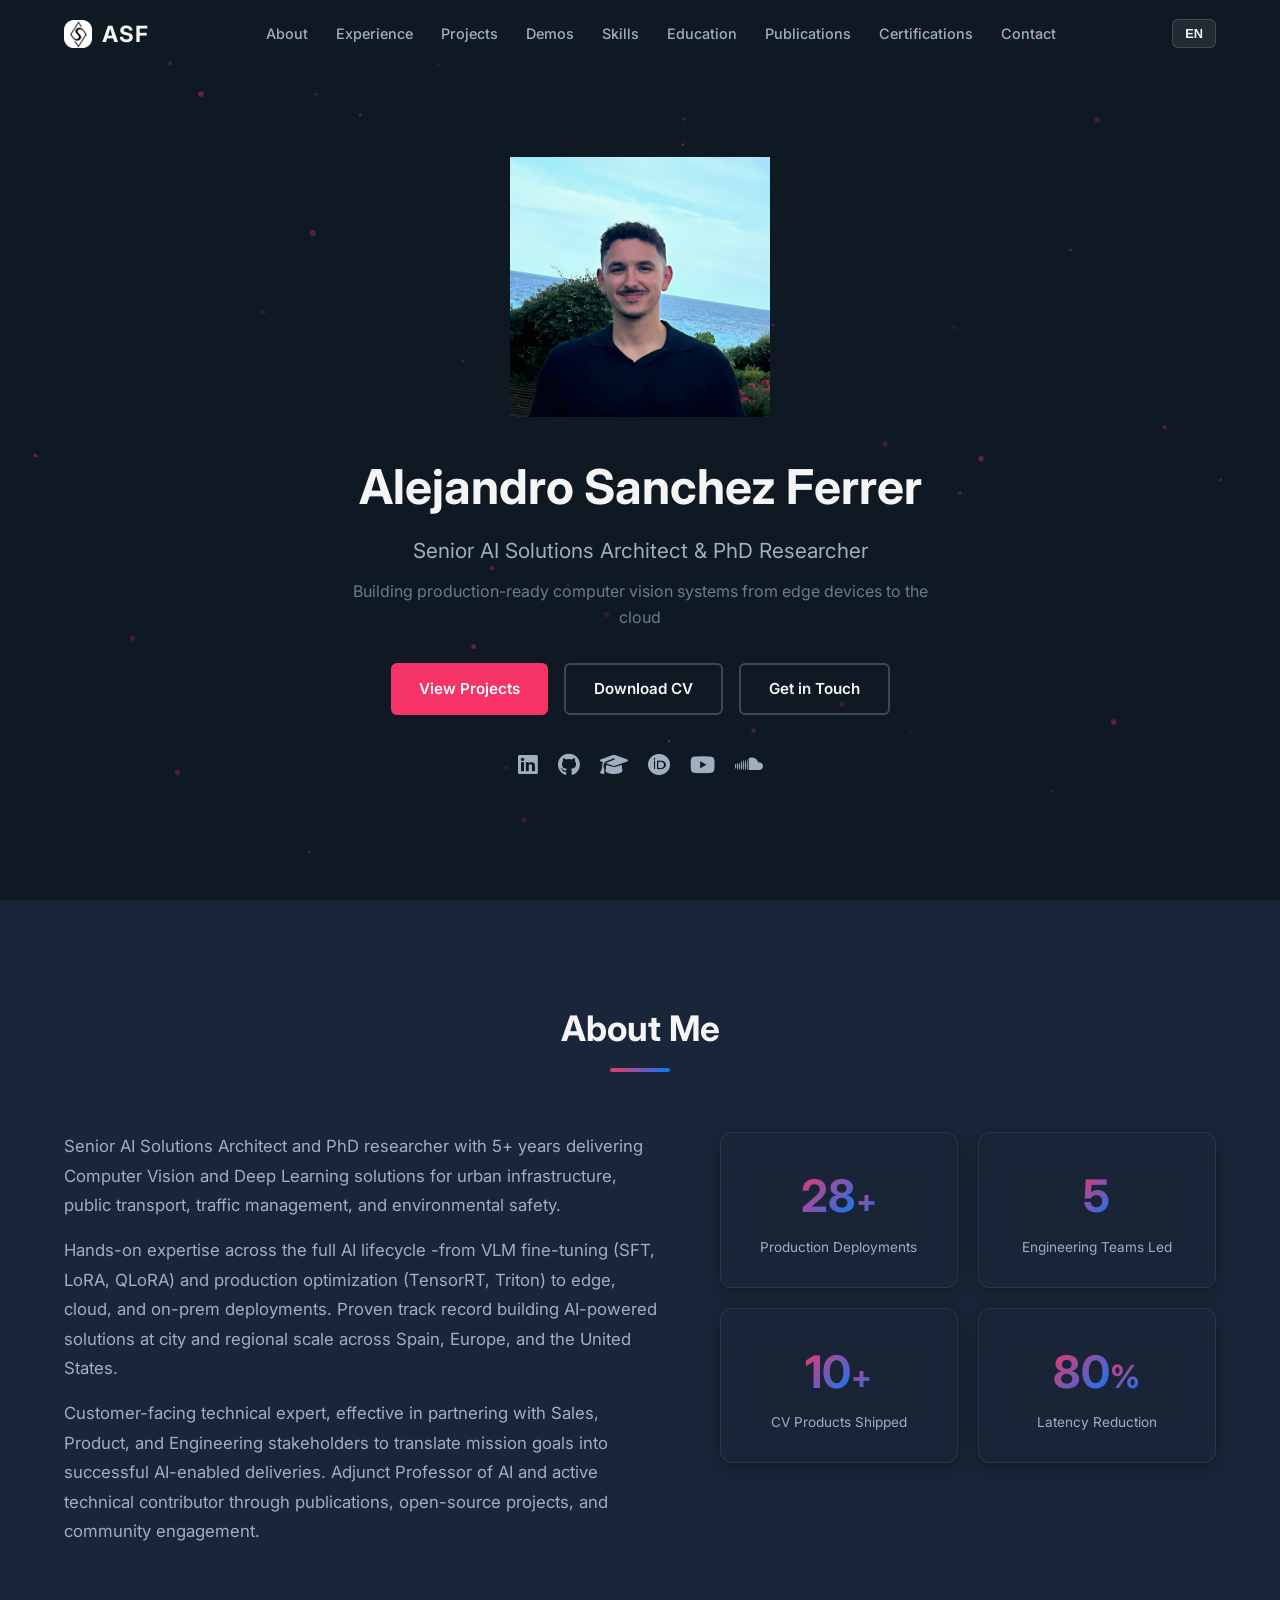
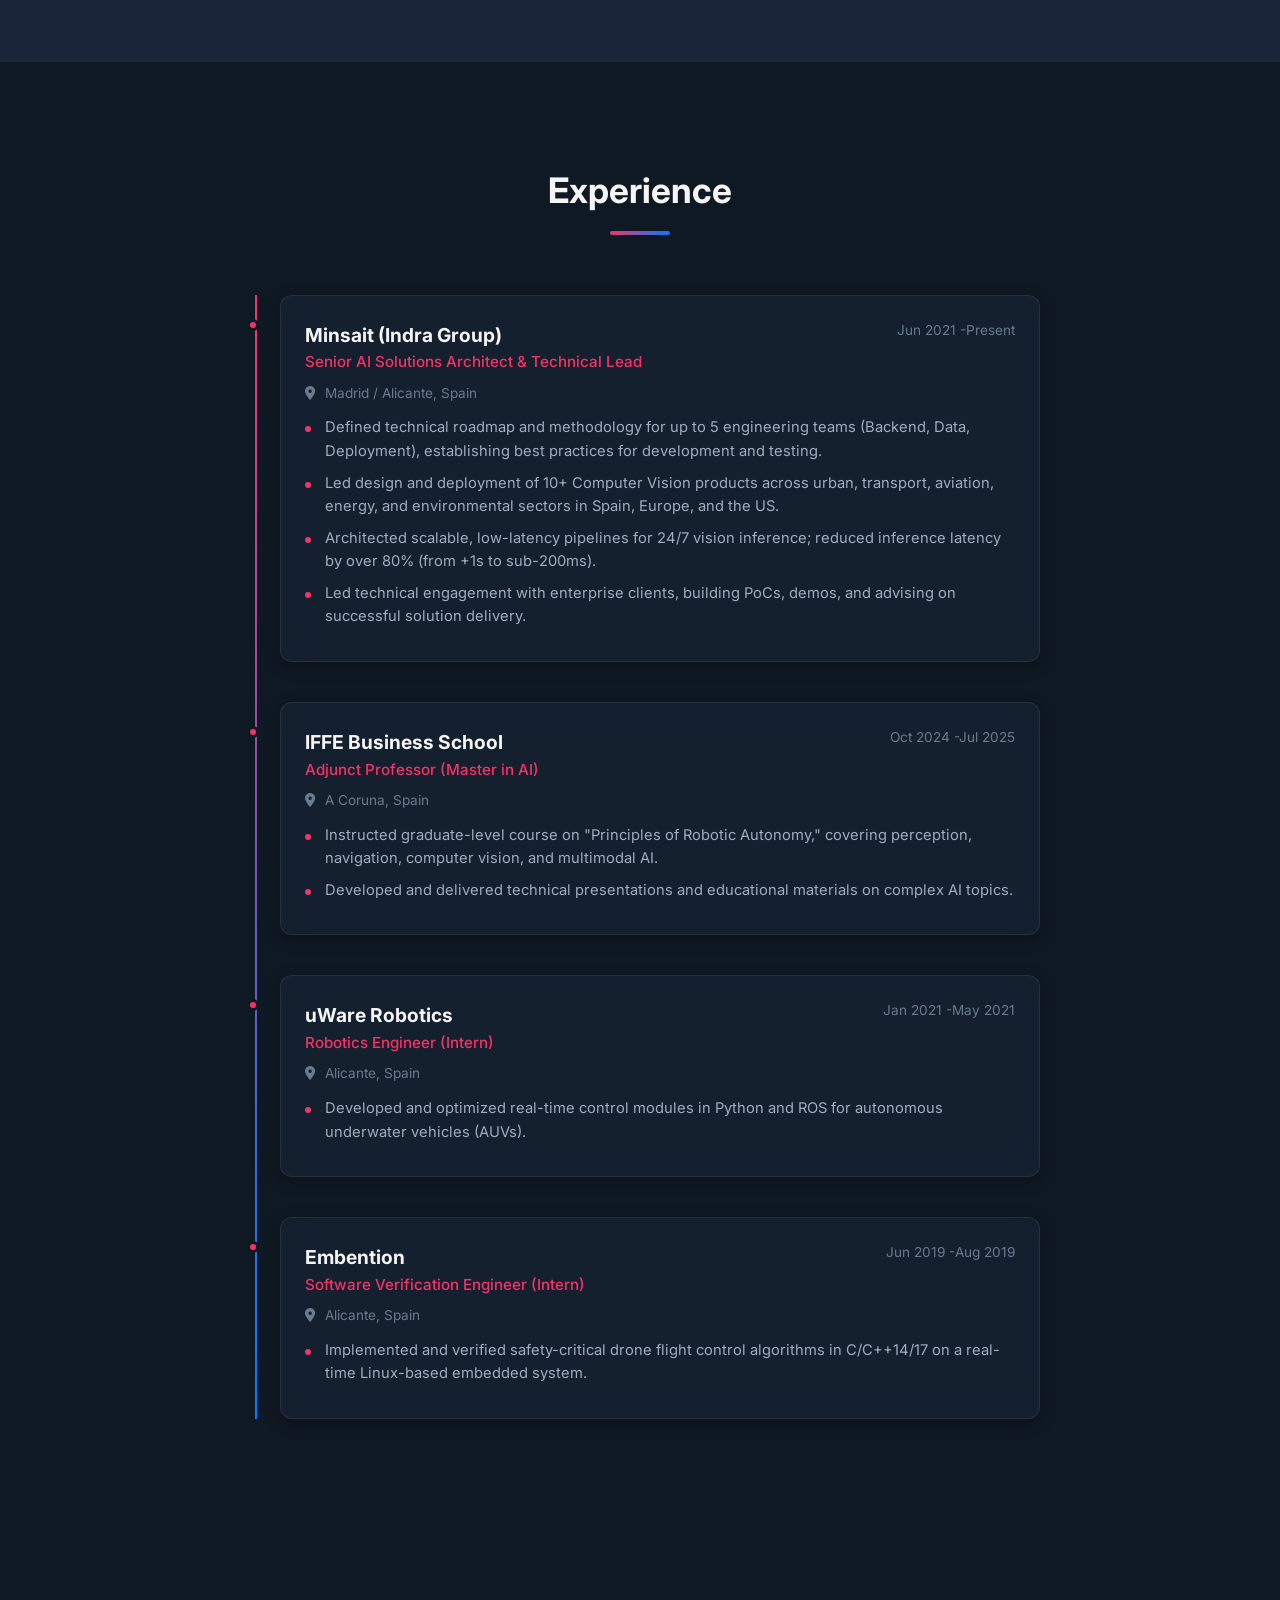
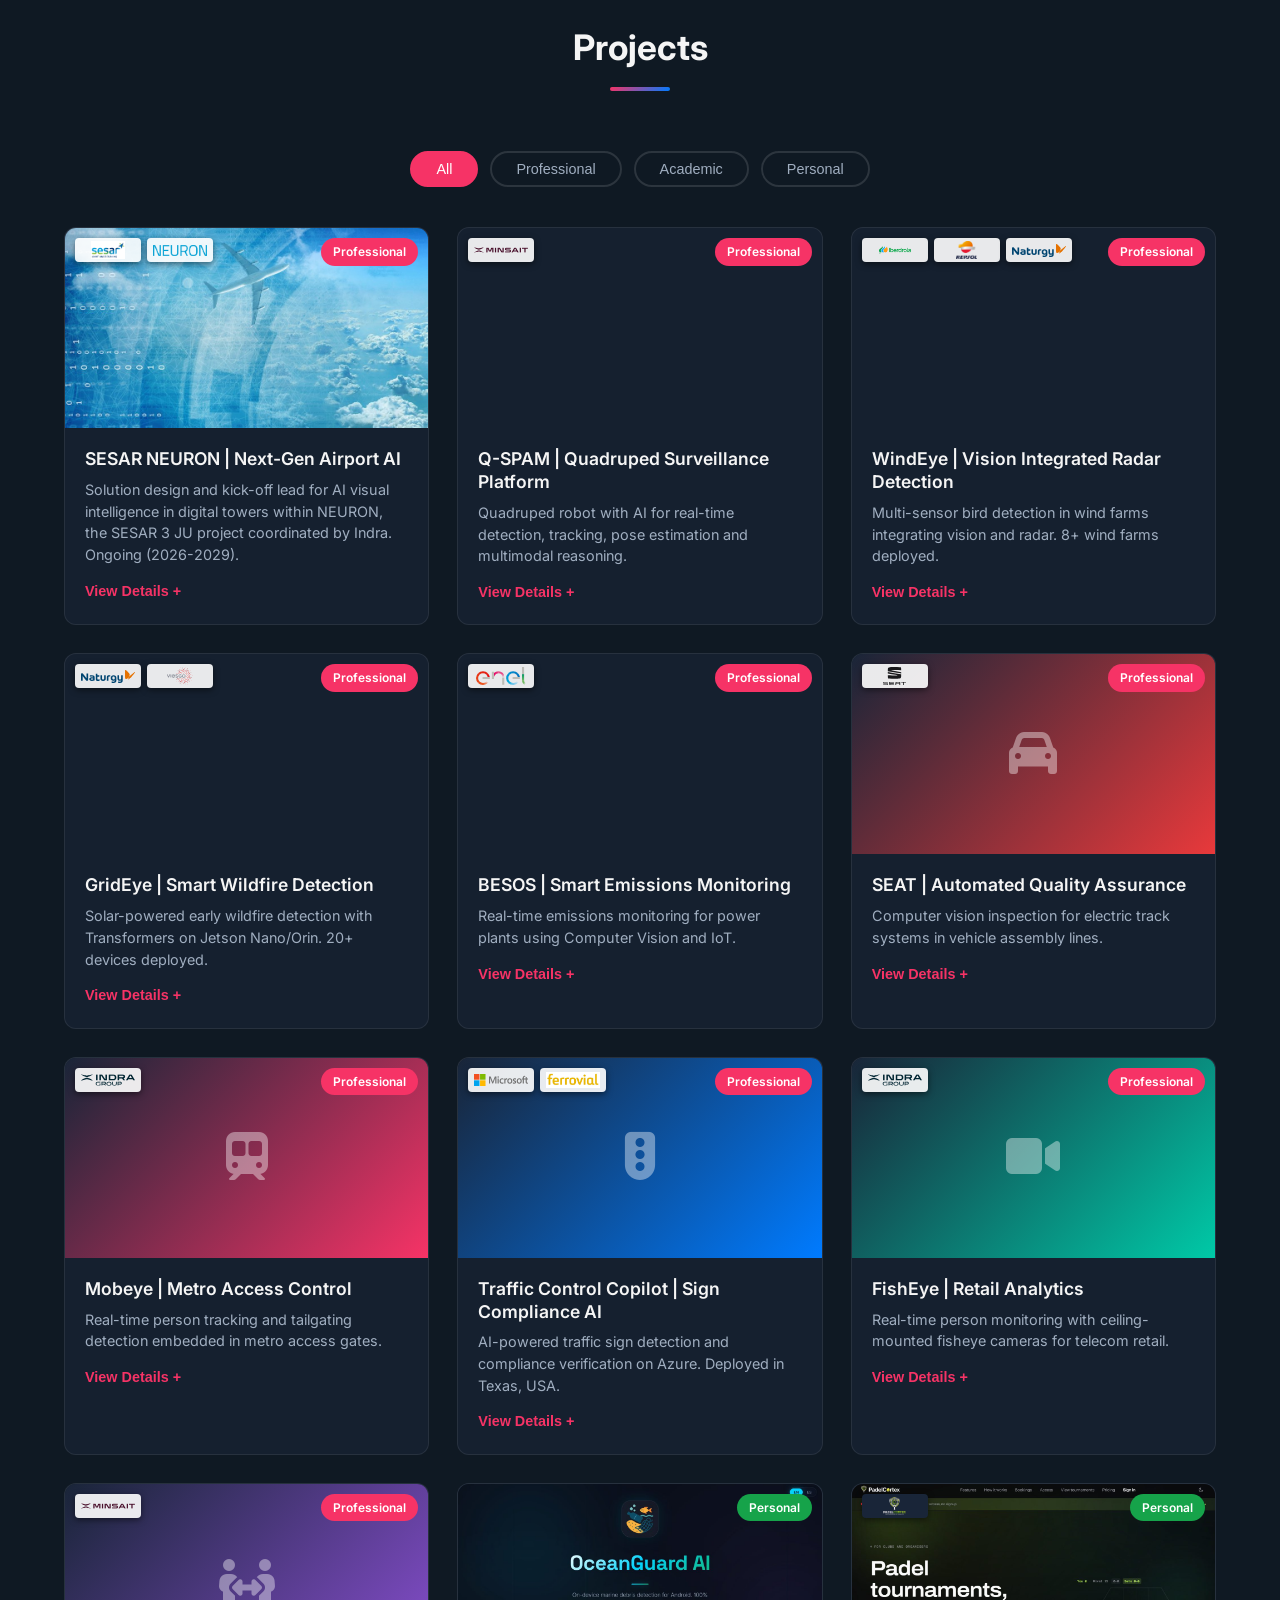
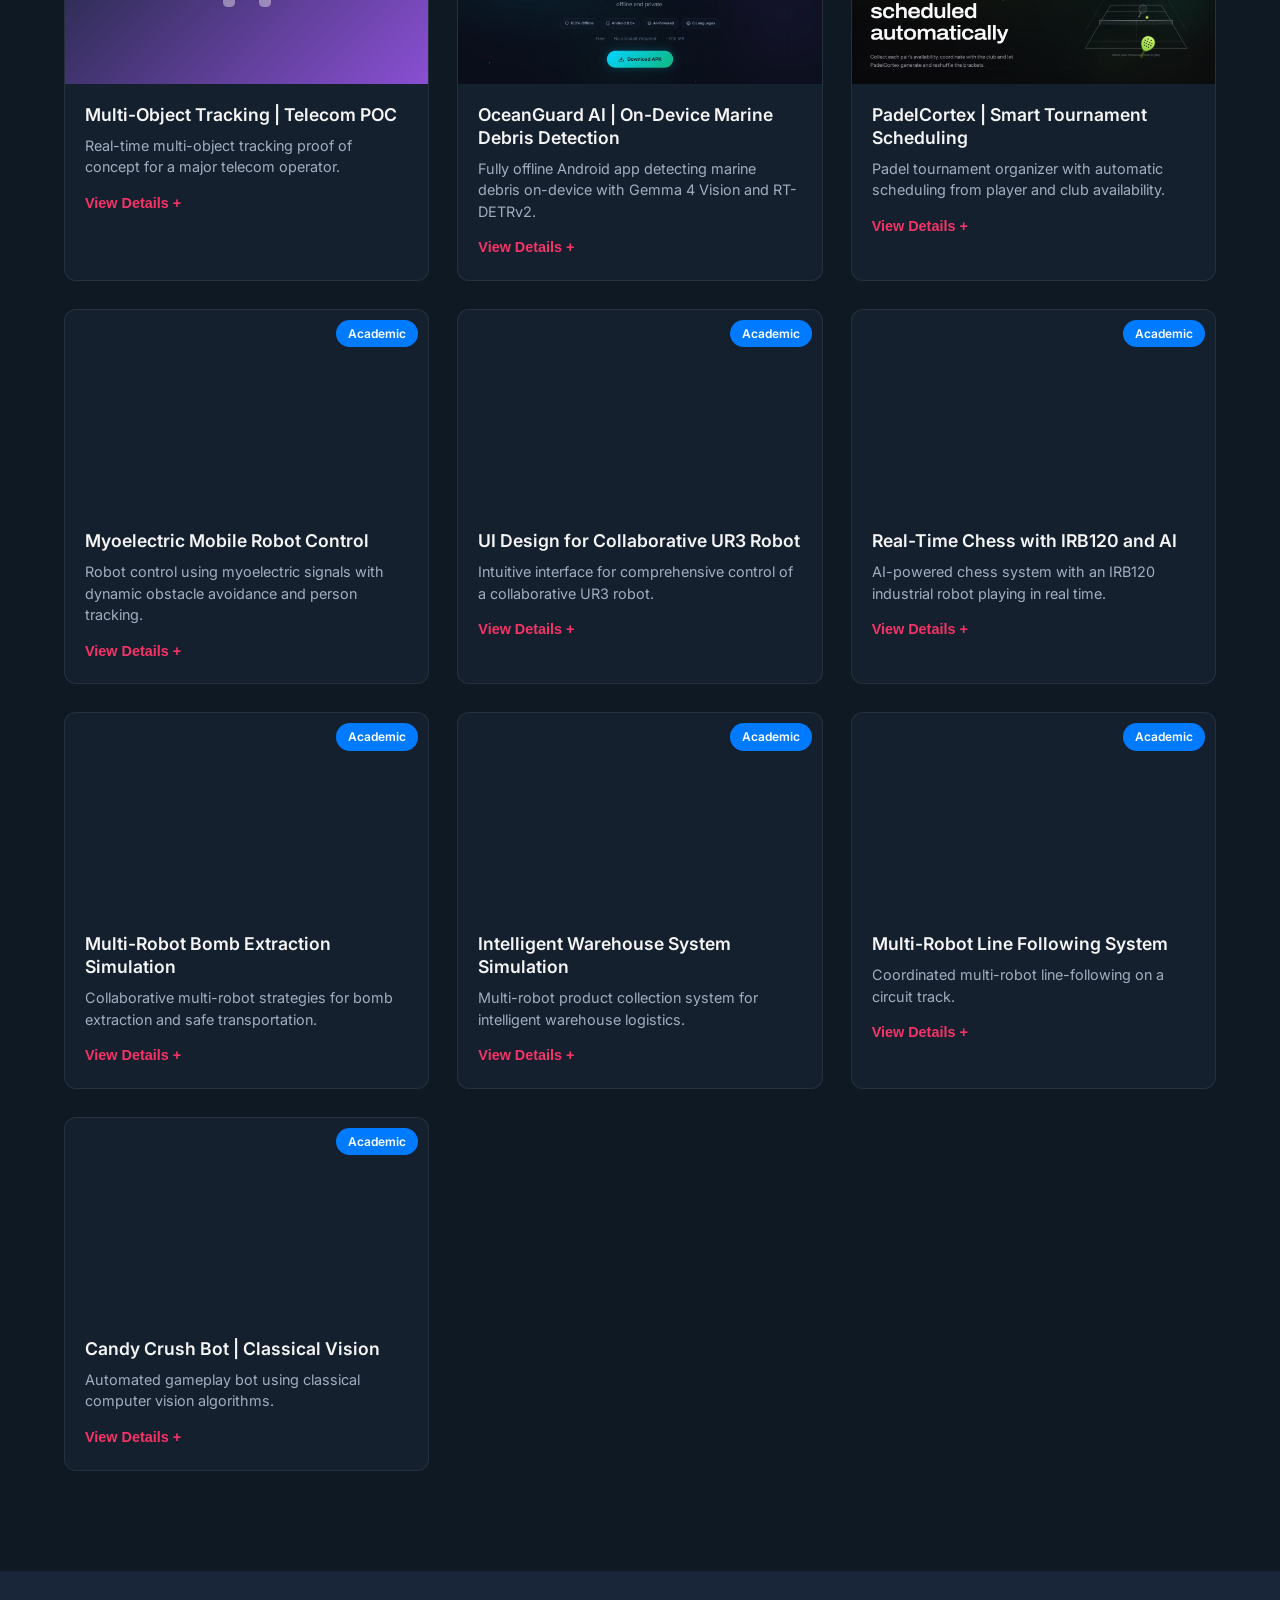
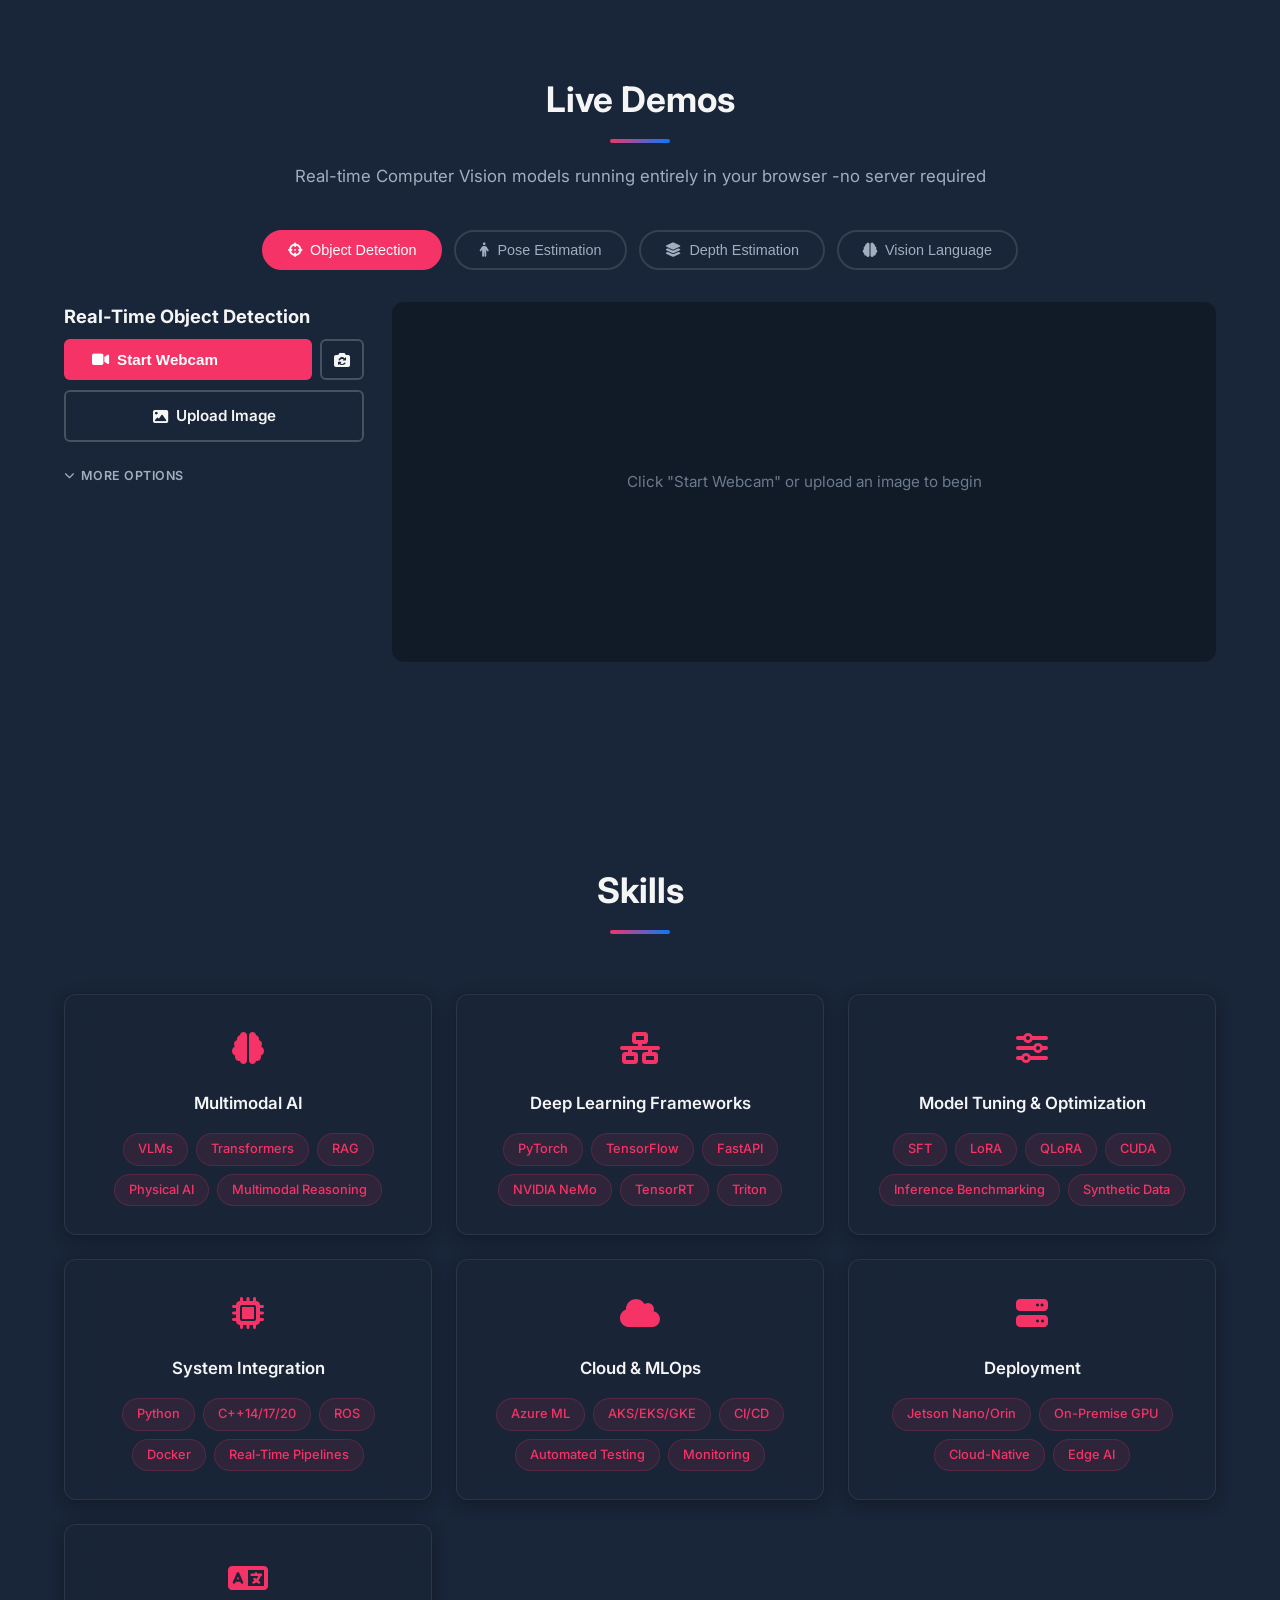
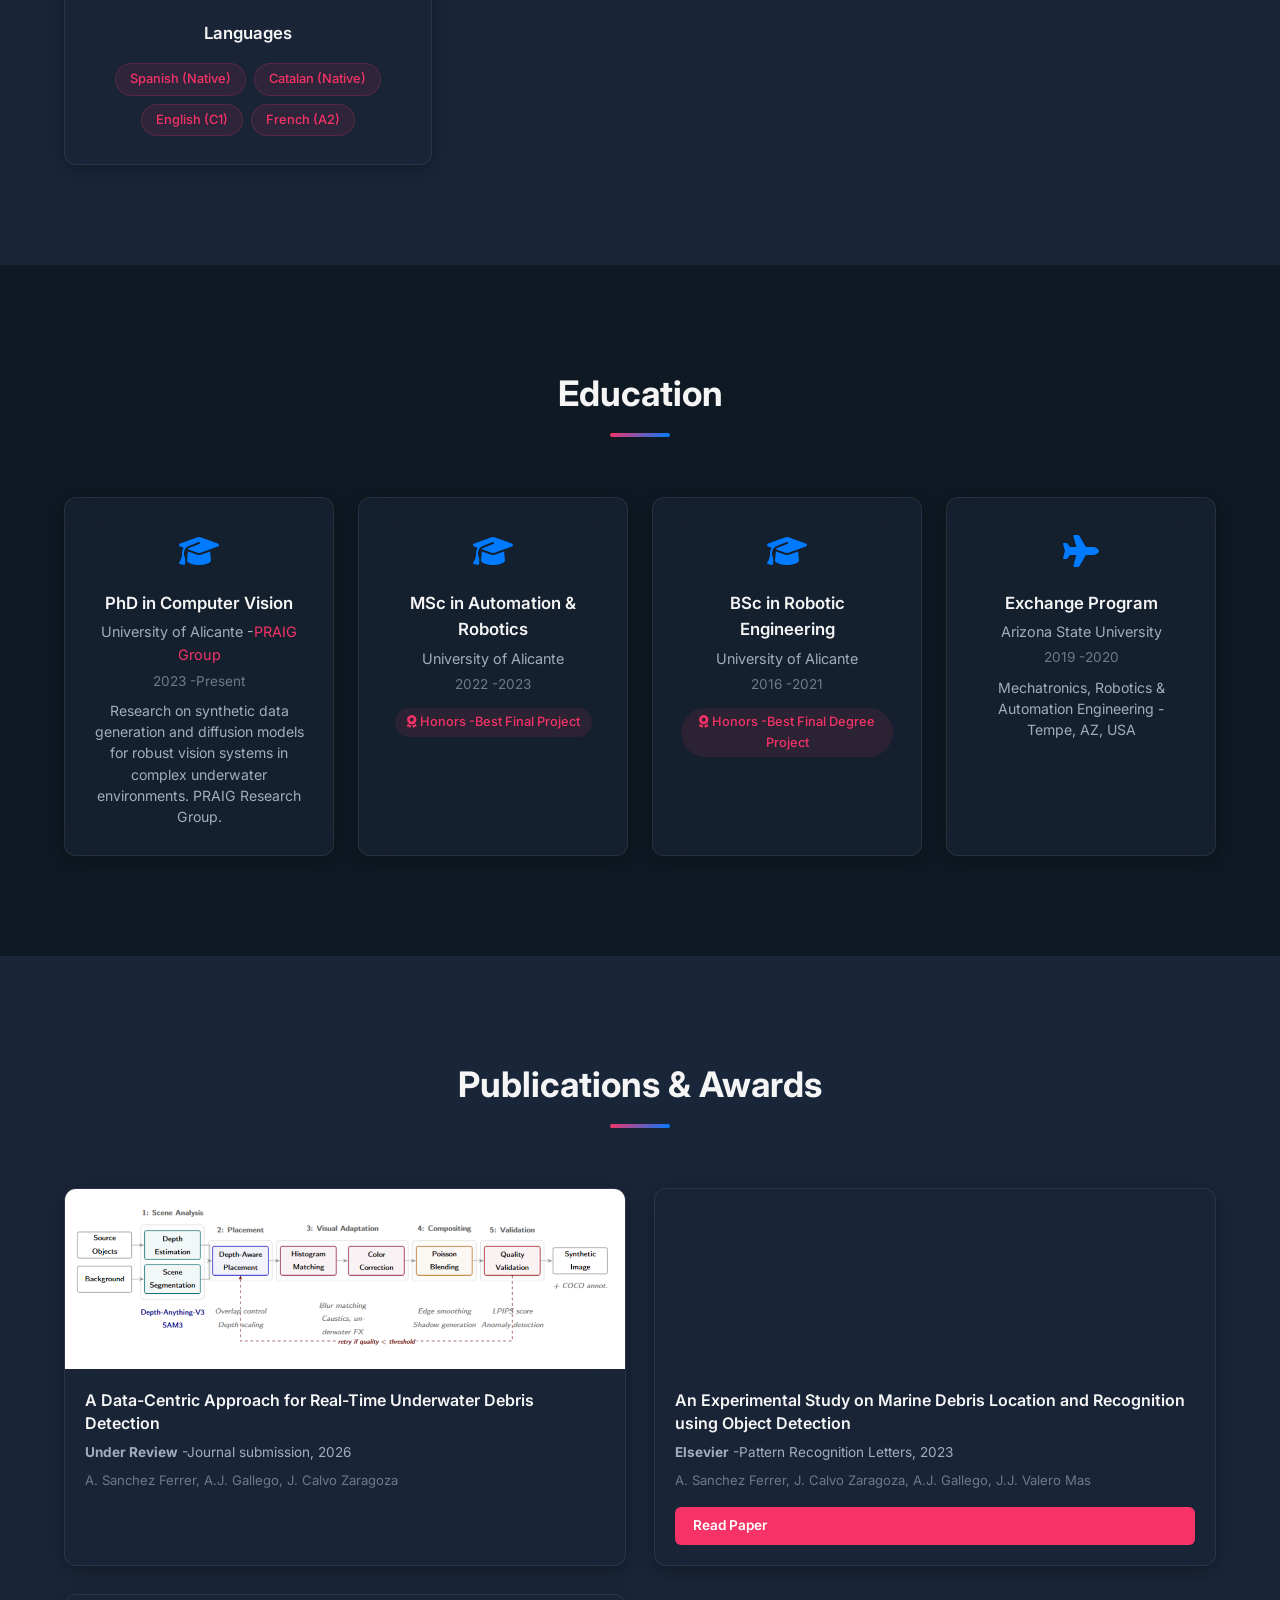
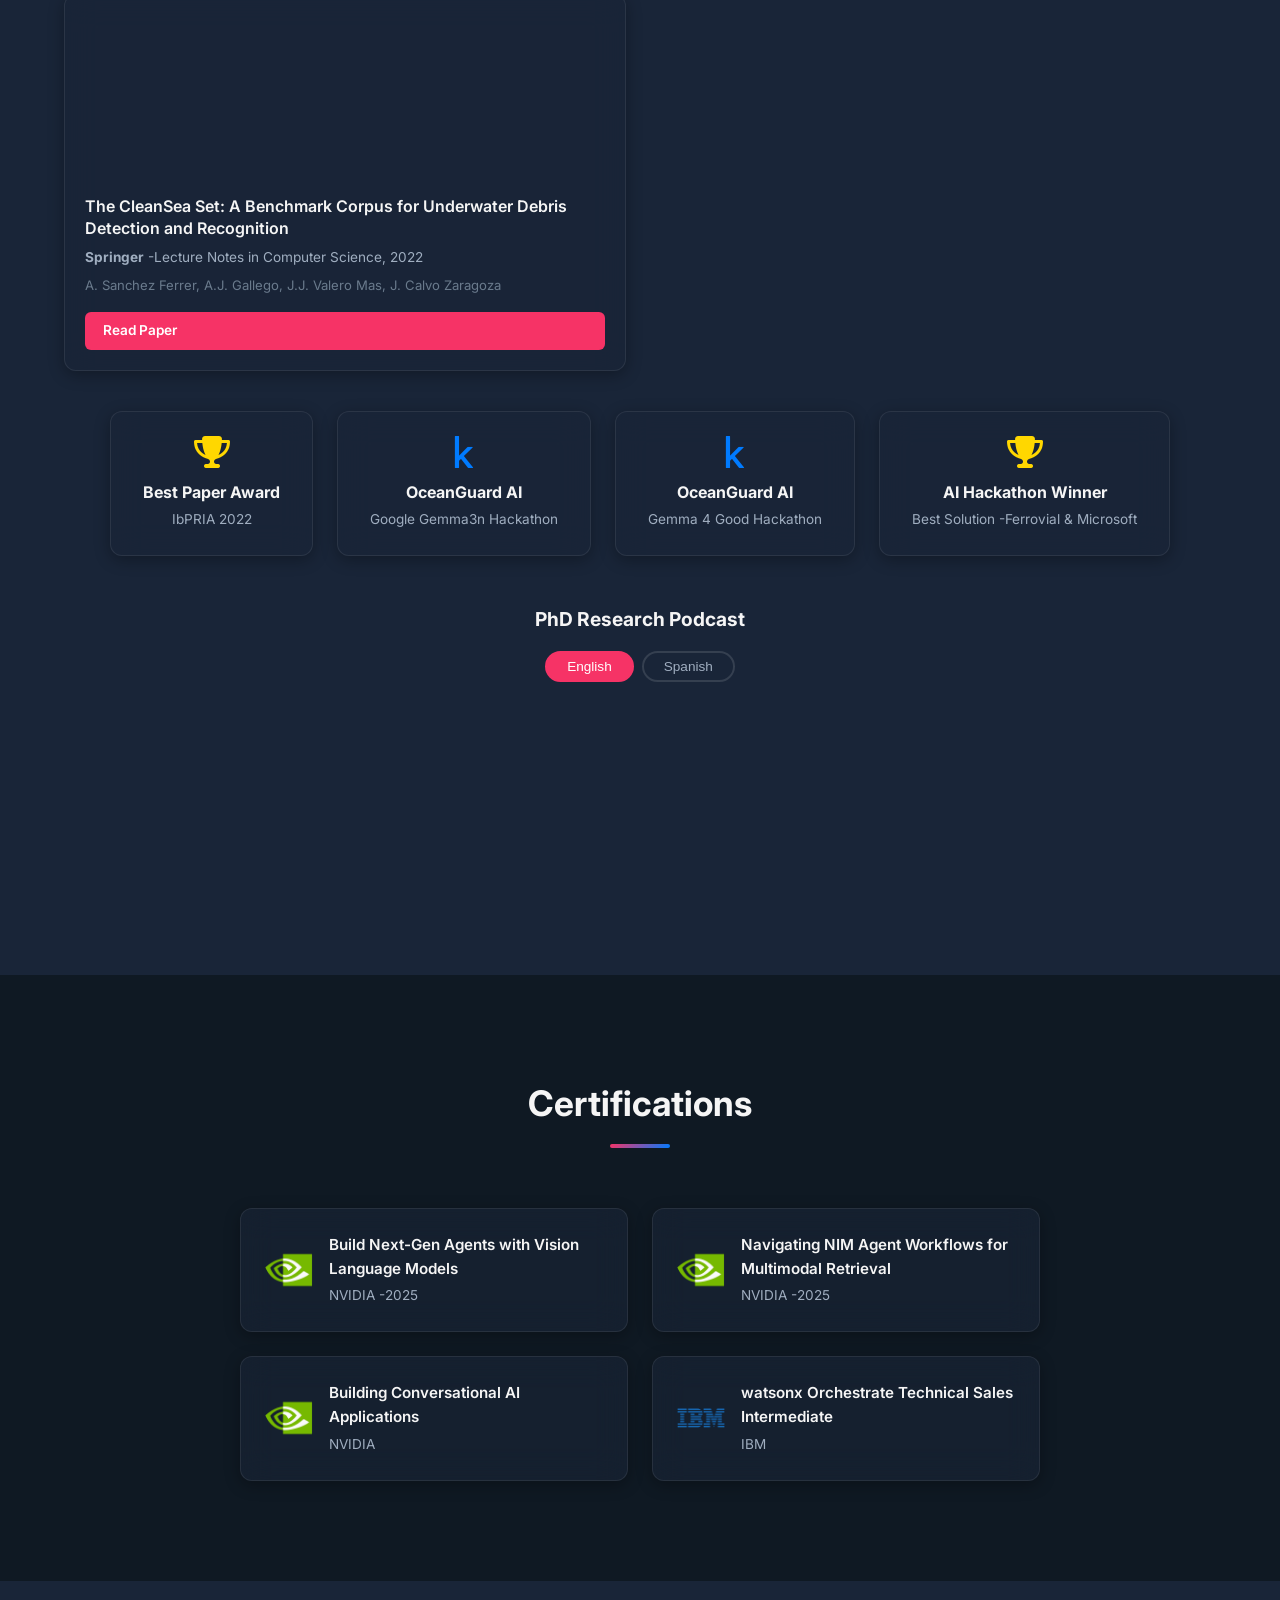
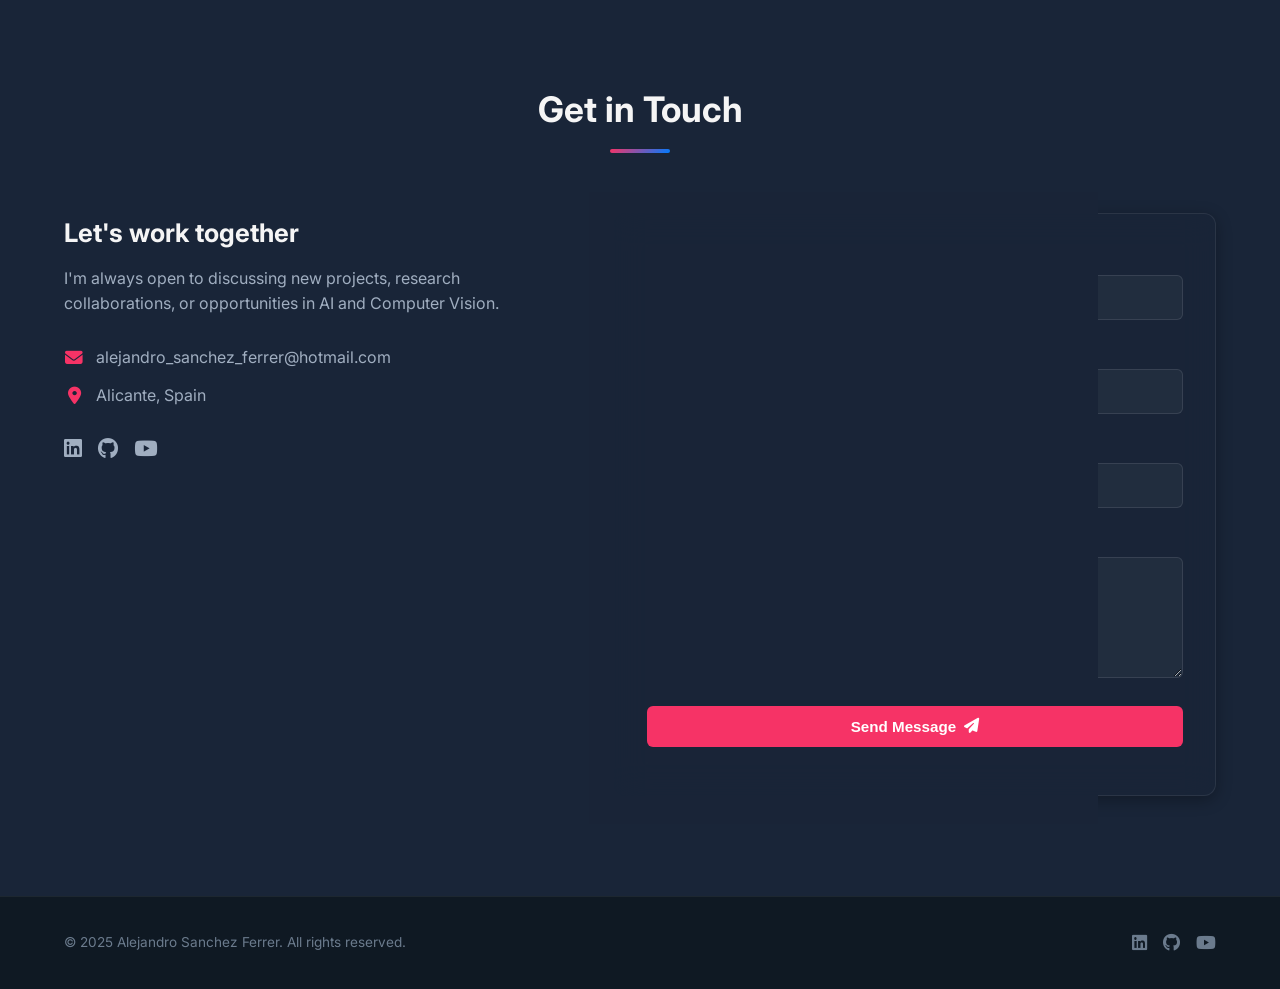
==== index.html @ 522db4a4 "[FIX] Pin CDN versions and add SRI for demo libraries" ====
<!DOCTYPE html>
<html lang="en">
<head>
  <meta charset="UTF-8">
  <meta name="viewport" content="width=device-width, initial-scale=1.0">
  <title>Alejandro Sanchez Ferrer | Senior AI Solutions Architect</title>
  <meta name="description" content="Portfolio of Alejandro Sanchez Ferrer -Senior AI Solutions Architect, PhD Researcher in Computer Vision. 28+ production deployments across edge, cloud, and on-prem.">
  <meta name="keywords" content="Computer Vision, AI, Deep Learning, Robotics, Solutions Architect, NVIDIA, PyTorch, TensorRT">
  <meta name="author" content="Alejandro Sanchez Ferrer">

  <!-- Open Graph -->
  <meta property="og:title" content="Alejandro Sanchez Ferrer | Senior AI Solutions Architect">
  <meta property="og:description" content="Senior AI Solutions Architect & PhD Researcher. 28+ production CV deployments across edge, cloud, and on-prem.">
  <meta property="og:type" content="website">
  <meta property="og:url" content="https://asferrer.github.io">
  <meta property="og:image" content="https://asferrer.github.io/assets/profile_photo.jpg">

  <!-- Favicon -->
  <link rel="icon" href="assets/logo.ico" type="image/x-icon">

  <!-- Google Fonts -->
  <link rel="preconnect" href="https://fonts.googleapis.com">
  <link rel="preconnect" href="https://fonts.gstatic.com" crossorigin>
  <link href="https://fonts.googleapis.com/css2?family=Inter:wght@300;400;500;600;700&display=swap" rel="stylesheet">

  <!-- Font Awesome -->
  <link rel="stylesheet" href="https://cdnjs.cloudflare.com/ajax/libs/font-awesome/6.5.1/css/all.min.css" integrity="sha384-t1nt8BQoYMLFN5p42tRAtuAAFQaCQODekUVeKKZrEnEyp4H2R0RHFz0KWpmj7i8g" crossorigin="anonymous" referrerpolicy="no-referrer">

  <!-- Styles -->
  <link rel="stylesheet" href="css/styles.css">

  <!-- JSON-LD Structured Data -->
  <script type="application/ld+json">
  {
    "@context": "https://schema.org",
    "@type": "Person",
    "name": "Alejandro Sanchez Ferrer",
    "jobTitle": "Senior AI Solutions Architect",
    "url": "https://asferrer.github.io",
    "sameAs": [
      "https://www.linkedin.com/in/alejandro-sanchez-ferrer/",
      "https://github.com/asferrer",
      "https://www.youtube.com/@alejandrosanchezferrer9576",
      "https://scholar.google.com/citations?user=On0-8wMAAAAJ&hl=es",
      "https://orcid.org/0000-0002-7933-338X"
    ],
    "worksFor": { "@type": "Organization", "name": "Minsait (Indra)" },
    "alumniOf": [
      { "@type": "CollegeOrUniversity", "name": "University of Alicante" },
      { "@type": "CollegeOrUniversity", "name": "Arizona State University" }
    ]
  }
  </script>
</head>
<body>

  <!-- ========== NAV ========== -->
  <nav id="navbar">
    <div class="nav-container">
      <a href="#hero" class="nav-logo"><img src="assets/logo.ico" alt="ASF logo" class="nav-logo-icon">ASF</a>
      <div class="nav-links" id="navLinks">
        <a href="#about" data-i18n="nav.about">About</a>
        <a href="#experience" data-i18n="nav.experience">Experience</a>
        <a href="#projects" data-i18n="nav.projects">Projects</a>
        <a href="#demos" data-i18n="nav.demos">Demos</a>
        <a href="#skills" data-i18n="nav.skills">Skills</a>
        <a href="#education" data-i18n="nav.education">Education</a>
        <a href="#publications" data-i18n="nav.publications">Publications</a>
        <a href="#certifications" data-i18n="nav.certifications">Certifications</a>
        <a href="#contact" data-i18n="nav.contact">Contact</a>
      </div>
      <div class="nav-right">
        <button class="lang-toggle" id="langToggle" aria-label="Toggle language">
          <span class="lang-flag">EN</span>
        </button>
        <button class="hamburger" id="hamburger" aria-label="Menu">
          <span></span><span></span><span></span>
        </button>
      </div>
    </div>
  </nav>

  <!-- ========== HERO ========== -->
  <section id="hero">
    <canvas id="particlesCanvas"></canvas>
    <div class="hero-content">
      <div class="profile-photo">
        <div class="spin-container">
          <div class="morph-shape">
            <div class="morph-inner">
              <img src="assets/profile_photo.jpg" alt="Alejandro Sanchez Ferrer" loading="eager">
            </div>
          </div>
        </div>
      </div>
      <h1 data-i18n="hero.name">Alejandro Sanchez Ferrer</h1>
      <h2 data-i18n="hero.title">Senior AI Solutions Architect & PhD Researcher</h2>
      <p class="hero-tagline" data-i18n="hero.tagline">Building production-ready computer vision systems from edge devices to the cloud</p>
      <div class="hero-ctas">
        <a href="#projects" class="btn btn-primary" data-i18n="hero.cta_projects">View Projects</a>
        <a href="assets/Alejandro_Sanchez_Ferrer_CV.pdf" class="btn btn-outline" download data-i18n="hero.cta_cv">Download CV</a>
        <a href="#contact" class="btn btn-outline" data-i18n="hero.cta_contact">Get in Touch</a>
      </div>
      <div class="social-links">
        <a href="https://www.linkedin.com/in/alejandro-sanchez-ferrer/" target="_blank" rel="noopener" aria-label="LinkedIn"><i class="fab fa-linkedin"></i></a>
        <a href="https://github.com/asferrer" target="_blank" rel="noopener" aria-label="GitHub"><i class="fab fa-github"></i></a>
        <a href="https://scholar.google.com/citations?user=On0-8wMAAAAJ&hl=es" target="_blank" rel="noopener" aria-label="Google Scholar"><i class="fas fa-graduation-cap"></i></a>
        <a href="https://orcid.org/0000-0002-7933-338X" target="_blank" rel="noopener" aria-label="ORCID"><i class="fab fa-orcid"></i></a>
        <a href="https://www.youtube.com/@alejandrosanchezferrer9576/videos" target="_blank" rel="noopener" aria-label="YouTube"><i class="fab fa-youtube"></i></a>
        <a href="https://soundcloud.com/alejandro-sanchez-ferrer-2460710" target="_blank" rel="noopener" aria-label="SoundCloud"><i class="fab fa-soundcloud"></i></a>
      </div>
    </div>
  </section>

  <!-- ========== ABOUT ========== -->
  <section id="about">
    <div class="container">
      <h2 class="section-title" data-i18n="about.title">About Me</h2>
      <div class="about-grid">
        <div class="about-text" data-reveal="left">
          <p data-i18n="about.p1">Senior AI Solutions Architect and PhD researcher with 5+ years delivering Computer Vision and Deep Learning solutions for urban infrastructure, public transport, traffic management, and environmental safety.</p>
          <p data-i18n="about.p2">Hands-on expertise across the full AI lifecycle -from VLM fine-tuning (SFT, LoRA, QLoRA) and production optimization (TensorRT, Triton) to edge, cloud, and on-prem deployments. Proven track record building AI-powered solutions at city and regional scale across Spain, Europe, and the United States.</p>
          <p data-i18n="about.p3">Customer-facing technical expert, effective in partnering with Sales, Product, and Engineering stakeholders to translate mission goals into successful AI-enabled deliveries. Adjunct Professor of AI and active technical contributor through publications, open-source projects, and community engagement.</p>
        </div>
        <div class="about-stats" data-reveal="right">
          <div class="stat-card glass-card">
            <span class="stat-number" data-count="28">0</span><span class="stat-plus">+</span>
            <span class="stat-label" data-i18n="about.stat_deployments">Production Deployments</span>
          </div>
          <div class="stat-card glass-card">
            <span class="stat-number" data-count="5">0</span>
            <span class="stat-label" data-i18n="about.stat_teams">Engineering Teams Led</span>
          </div>
          <div class="stat-card glass-card">
            <span class="stat-number" data-count="10">0</span><span class="stat-plus">+</span>
            <span class="stat-label" data-i18n="about.stat_products">CV Products Shipped</span>
          </div>
          <div class="stat-card glass-card">
            <span class="stat-number" data-count="80">0</span><span class="stat-plus">%</span>
            <span class="stat-label" data-i18n="about.stat_latency">Latency Reduction</span>
          </div>
        </div>
      </div>
    </div>
  </section>

  <!-- ========== EXPERIENCE ========== -->
  <section id="experience">
    <div class="container">
      <h2 class="section-title" data-i18n="experience.title">Experience</h2>
      <div class="timeline">
        <!-- Minsait -->
        <div class="timeline-item" data-reveal="left">
          <div class="timeline-dot"></div>
          <div class="timeline-content glass-card">
            <div class="timeline-header">
              <div>
                <h3>Minsait (Indra Group)</h3>
                <span class="timeline-role" data-i18n="experience.minsait_role">Senior AI Solutions Architect & Technical Lead</span>
              </div>
              <span class="timeline-date">Jun 2021 -<span data-i18n="experience.present">Present</span></span>
            </div>
            <p class="timeline-location"><i class="fas fa-map-marker-alt"></i> Madrid / Alicante, Spain</p>
            <ul class="timeline-bullets">
              <li data-i18n="experience.minsait_1">Defined technical roadmap and methodology for up to 5 engineering teams (Backend, Data, Deployment), establishing best practices for development and testing.</li>
              <li data-i18n="experience.minsait_2">Led design and deployment of 10+ Computer Vision products across urban, transport, aviation, energy, and environmental sectors in Spain, Europe, and the US.</li>
              <li data-i18n="experience.minsait_3">Architected scalable, low-latency pipelines for 24/7 vision inference; reduced inference latency by over 80% (from +1s to sub-200ms).</li>
              <li data-i18n="experience.minsait_4">Led technical engagement with enterprise clients, building PoCs, demos, and advising on successful solution delivery.</li>
            </ul>
          </div>
        </div>
        <!-- IFFE -->
        <div class="timeline-item" data-reveal="right">
          <div class="timeline-dot"></div>
          <div class="timeline-content glass-card">
            <div class="timeline-header">
              <div>
                <h3>IFFE Business School</h3>
                <span class="timeline-role" data-i18n="experience.iffe_role">Adjunct Professor (Master in AI)</span>
              </div>
              <span class="timeline-date">Oct 2024 -Jul 2025</span>
            </div>
            <p class="timeline-location"><i class="fas fa-map-marker-alt"></i> A Coruna, Spain</p>
            <ul class="timeline-bullets">
              <li data-i18n="experience.iffe_1">Instructed graduate-level course on "Principles of Robotic Autonomy," covering perception, navigation, computer vision, and multimodal AI.</li>
              <li data-i18n="experience.iffe_2">Developed and delivered technical presentations and educational materials on complex AI topics.</li>
            </ul>
          </div>
        </div>
        <!-- uWare -->
        <div class="timeline-item" data-reveal="left">
          <div class="timeline-dot"></div>
          <div class="timeline-content glass-card">
            <div class="timeline-header">
              <div>
                <h3>uWare Robotics</h3>
                <span class="timeline-role" data-i18n="experience.uware_role">Robotics Engineer (Intern)</span>
              </div>
              <span class="timeline-date">Jan 2021 -May 2021</span>
            </div>
            <p class="timeline-location"><i class="fas fa-map-marker-alt"></i> Alicante, Spain</p>
            <ul class="timeline-bullets">
              <li data-i18n="experience.uware_1">Developed and optimized real-time control modules in Python and ROS for autonomous underwater vehicles (AUVs).</li>
            </ul>
          </div>
        </div>
        <!-- Embention -->
        <div class="timeline-item" data-reveal="right">
          <div class="timeline-dot"></div>
          <div class="timeline-content glass-card">
            <div class="timeline-header">
              <div>
                <h3>Embention</h3>
                <span class="timeline-role" data-i18n="experience.embention_role">Software Verification Engineer (Intern)</span>
              </div>
              <span class="timeline-date">Jun 2019 -Aug 2019</span>
            </div>
            <p class="timeline-location"><i class="fas fa-map-marker-alt"></i> Alicante, Spain</p>
            <ul class="timeline-bullets">
              <li data-i18n="experience.embention_1">Implemented and verified safety-critical drone flight control algorithms in C/C++14/17 on a real-time Linux-based embedded system.</li>
            </ul>
          </div>
        </div>
      </div>
    </div>
  </section>

  <!-- ========== PROJECTS ========== -->
  <section id="projects">
    <div class="container">
      <h2 class="section-title" data-i18n="projects.title">Projects</h2>
      <div class="filter-bar">
        <button class="filter-btn active" data-filter="all" data-i18n="projects.filter_all">All</button>
        <button class="filter-btn" data-filter="professional" data-i18n="projects.filter_pro">Professional</button>
        <button class="filter-btn" data-filter="academic" data-i18n="projects.filter_acad">Academic</button>
        <button class="filter-btn" data-filter="personal" data-i18n="projects.filter_personal">Personal</button>
      </div>
      <div class="projects-grid">

        <!-- === PROFESSIONAL PROJECTS === -->

        <!-- SESAR NEURON -->
        <div class="project-card" data-category="professional" data-reveal="up">
          <div class="project-thumb" style="background-image:url('assets/neuron-airport.jpg')">
            <div class="project-logos">
              <a href="https://www.sesarju.eu" target="_blank" rel="noopener" aria-label="SESAR Joint Undertaking"><img src="assets/logos/sesar.png" alt="SESAR Joint Undertaking"></a>
              <a href="https://www.sesarju.eu/projects/NEURON" target="_blank" rel="noopener" aria-label="NEURON project"><img src="assets/logos/neuron.png" alt="NEURON"></a>
            </div>
            <span class="project-badge" data-i18n="projects.badge_pro">Professional</span>
          </div>
          <div class="project-info">
            <h3 data-i18n="projects.neuron_title">SESAR NEURON | Next-Gen Airport AI</h3>
            <p data-i18n="projects.neuron_desc">Solution design and kick-off lead for AI visual intelligence in digital towers within NEURON, the SESAR 3 JU project coordinated by Indra. Ongoing (2026-2029).</p>
            <button class="project-expand-btn" data-i18n="projects.view_details">View Details</button>
          </div>
          <div class="project-details">
            <p data-i18n="projects.neuron_details">NEURON (NEw aiRport Operational service Network) is a SESAR 3 Joint Undertaking project under Horizon Europe, coordinated by Indra with EUROCONTROL as network integrator and a 23-partner consortium including Airbus, ENAV/TechnoSky and early-adopter airports such as Athens International Airport. I designed the end-to-end technical solution and led the kick-off of the AI-enabled visual intelligence solution for digital towers: real-time visual tracking, trajectory smoothing, video-based weather detection and aerodrome safety monitoring, targeting TRL6. The project is ongoing, running from 2026 to 2029 towards SESAR's Digital European Sky vision.</p>
            <div class="project-links">
              <a href="https://www.sesarju.eu/projects/NEURON" target="_blank" rel="noopener"><i class="fas fa-globe"></i> SESAR JU</a>
              <a href="https://cordis.europa.eu/project/id/101288156" target="_blank" rel="noopener"><i class="fas fa-flag"></i> CORDIS</a>
              <a href="https://www.linkedin.com/company/neuron-sesar-project/" target="_blank" rel="noopener"><i class="fab fa-linkedin"></i> LinkedIn</a>
            </div>
          </div>
        </div>

        <!-- Q-SPAM -->
        <div class="project-card" data-category="professional" data-reveal="up">
          <div class="project-thumb" style="background-image:url('https://img.youtube.com/vi/Hir720g__4s/hqdefault.jpg')">
            <div class="project-logos">
              <a href="https://www.minsait.com" target="_blank" rel="noopener" aria-label="Minsait"><img src="assets/logos/minsait.svg" alt="Minsait"></a>
            </div>
            <span class="project-badge" data-i18n="projects.badge_pro">Professional</span>
          </div>
          <div class="project-info">
            <h3 data-i18n="projects.qspam_title">Q-SPAM | Quadruped Surveillance Platform</h3>
            <p data-i18n="projects.qspam_desc">Quadruped robot with AI for real-time detection, tracking, pose estimation and multimodal reasoning.</p>
            <button class="project-expand-btn" data-i18n="projects.view_details">View Details</button>
          </div>
          <div class="project-details">
            <p data-i18n="projects.qspam_details">This project, created in partnership with Minsait, integrates a quantized VLM into a quadruped robot for real-time query-based reasoning, tracking, and behavior recognition, demonstrating Physical AI in edge-constrained environments. The robot is equipped with a high-resolution camera enabling seamless detection, tracking, pose estimation, and behavior analysis of individuals.</p>
            <div class="project-video" data-video="Hir720g__4s"></div>
            <div class="project-links">
              <a href="https://www.youtube.com/watch?v=QZOJGdqfOd8" target="_blank" rel="noopener"><i class="fas fa-newspaper"></i> Press release</a>
            </div>
          </div>
        </div>

        <!-- WindEye (VIRDS) -->
        <div class="project-card" data-category="professional" data-reveal="up">
          <div class="project-thumb" style="background-image:url('https://img.youtube.com/vi/9k5COcxc4zU/hqdefault.jpg')">
            <div class="project-logos">
              <a href="https://www.iberdrola.com" target="_blank" rel="noopener" aria-label="Iberdrola"><img src="assets/logos/iberdrola.png" alt="Iberdrola"></a>
              <a href="https://www.repsol.com" target="_blank" rel="noopener" aria-label="Repsol"><img src="assets/logos/repsol.png" alt="Repsol"></a>
              <a href="https://www.naturgy.com" target="_blank" rel="noopener" aria-label="Naturgy"><img src="assets/logos/naturgy.svg" alt="Naturgy"></a>
            </div>
            <span class="project-badge" data-i18n="projects.badge_pro">Professional</span>
          </div>
          <div class="project-info">
            <h3 data-i18n="projects.windeye_title">WindEye | Vision Integrated Radar Detection</h3>
            <p data-i18n="projects.windeye_desc">Multi-sensor bird detection in wind farms integrating vision and radar. 8+ wind farms deployed.</p>
            <button class="project-expand-btn" data-i18n="projects.view_details">View Details</button>
          </div>
          <div class="project-details">
            <p data-i18n="projects.windeye_details">Multi-sensor detection system integrating vision and radar to classify endangered bird species and trigger automatic turbine shutdown. Deployed in 8+ wind farms across Spain, supporting environmental regulation compliance. Utilizes 3D radar technologies and high-resolution video capture to detect and classify birds in real time.</p>
            <div class="project-video" data-video="9k5COcxc4zU"></div>
            <div class="project-links">
              <a href="https://cincodias.elpais.com/companias/2023-10-09/la-inteligencia-artificial-sobrevuela-los-parques-eolicos.html" target="_blank" rel="noopener"><i class="fas fa-newspaper"></i> El Pais</a>
              <a href="https://www.minsait.com/es/actualidad/media-room/minsait-ayuda-reducir-la-siniestralidad-de-las-aves-en-los-parques-eolicos-con" target="_blank" rel="noopener"><i class="fas fa-newspaper"></i> Minsait</a>
            </div>
          </div>
        </div>

        <!-- GridEye (SWFD) -->
        <div class="project-card" data-category="professional" data-reveal="up">
          <div class="project-thumb" style="background-image:url('https://img.youtube.com/vi/KSp5Ly1fC1Q/hqdefault.jpg')">
            <div class="project-logos">
              <a href="https://www.naturgy.com" target="_blank" rel="noopener" aria-label="Naturgy"><img src="assets/logos/naturgy.svg" alt="Naturgy"></a>
              <a href="https://www.viesgo.com" target="_blank" rel="noopener" aria-label="Viesgo"><img src="assets/logos/viesgo.svg" alt="Viesgo"></a>
            </div>
            <span class="project-badge" data-i18n="projects.badge_pro">Professional</span>
          </div>
          <div class="project-info">
            <h3 data-i18n="projects.grideye_title">GridEye | Smart Wildfire Detection</h3>
            <p data-i18n="projects.grideye_desc">Solar-powered early wildfire detection with Transformers on Jetson Nano/Orin. 20+ devices deployed.</p>
            <button class="project-expand-btn" data-i18n="projects.view_details">View Details</button>
          </div>
          <div class="project-details">
            <p data-i18n="projects.grideye_details">Compact, solar-powered early wildfire detection system using Transformer models optimized with TensorRT for Jetson Nano/Orin Nano. Deployed in 20+ devices across Spain for public safety and environmental protection. Winner of the Enertic Award for predictive maintenance innovation.</p>
            <div class="project-video" data-video="KSp5Ly1fC1Q"></div>
            <div class="project-links">
              <a href="https://www.minsait.com/en/news/media-room/naturgy-and-minsait-win-enertic-award-their-green-solution-prevent-fires-using" target="_blank" rel="noopener"><i class="fas fa-trophy"></i> Enertic Award</a>
              <a href="https://enertic.org/fire-detection/" target="_blank" rel="noopener"><i class="fas fa-newspaper"></i> Enertic</a>
            </div>
          </div>
        </div>

        <!-- BESOS (Smart Surveillance) -->
        <div class="project-card" data-category="professional" data-reveal="up">
          <div class="project-thumb" style="background-image:url('https://img.youtube.com/vi/4Gx5RGKVLDY/hqdefault.jpg')">
            <div class="project-logos">
              <a href="https://www.enel.com" target="_blank" rel="noopener" aria-label="Enel"><img src="assets/logos/enel.svg" alt="Enel"></a>
            </div>
            <span class="project-badge" data-i18n="projects.badge_pro">Professional</span>
          </div>
          <div class="project-info">
            <h3 data-i18n="projects.besos_title">BESOS | Smart Emissions Monitoring</h3>
            <p data-i18n="projects.besos_desc">Real-time emissions monitoring for power plants using Computer Vision and IoT.</p>
            <button class="project-expand-btn" data-i18n="projects.view_details">View Details</button>
          </div>
          <div class="project-details">
            <p data-i18n="projects.besos_details">Intelligent surveillance platform for Endesa/Enel, monitoring power plant emissions with advanced Computer Vision algorithms detecting anomalies such as smoke, foam, debris, and thermal irregularities. Critical for maintaining ecological balance and ensuring regulatory compliance in energy production facilities.</p>
            <div class="project-video" data-video="4Gx5RGKVLDY"></div>
            <div class="project-links">
              <a href="https://www.linkedin.com/posts/plaiground_casoaezxito-plaiground-activity-6991392128216014848-YrFe" target="_blank" rel="noopener"><i class="fas fa-newspaper"></i> Press release</a>
            </div>
          </div>
        </div>

        <!-- SEAT QA -->
        <div class="project-card" data-category="professional" data-reveal="up">
          <div class="project-thumb project-thumb-gradient" style="background: linear-gradient(135deg, #192538 0%, #e8393b 100%)">
            <div class="project-logos">
              <a href="https://www.seat.es" target="_blank" rel="noopener" aria-label="SEAT"><img src="assets/logos/seat.svg" alt="SEAT"></a>
            </div>
            <div class="project-thumb-icon"><i class="fas fa-car"></i></div>
            <span class="project-badge" data-i18n="projects.badge_pro">Professional</span>
          </div>
          <div class="project-info">
            <h3 data-i18n="projects.seat_title">SEAT | Automated Quality Assurance</h3>
            <p data-i18n="projects.seat_desc">Computer vision inspection for electric track systems in vehicle assembly lines.</p>
            <button class="project-expand-btn" data-i18n="projects.view_details">View Details</button>
          </div>
          <div class="project-details">
            <p data-i18n="projects.seat_details">Developed for SEAT, this project applies computer vision to enhance reliability of electric track systems in vehicle assembly lines. Advanced image processing algorithms provide real-time surveillance over transport rails, proactively identifying defects and deviations from standards.</p>
            <div class="project-links">
              <a href="https://www.minsait.com/es/actualidad/insights/el-caso-de-seat-casoy-implantar-la-ia-y-la-vision-artificial-para-evitar-paradas" target="_blank" rel="noopener"><i class="fas fa-newspaper"></i> Minsait</a>
            </div>
          </div>
        </div>

        <!-- Mobeye -->
        <div class="project-card" data-category="professional" data-reveal="up">
          <div class="project-thumb project-thumb-gradient" style="background: linear-gradient(135deg, #192538 0%, #f63366 100%)">
            <div class="project-logos">
              <a href="https://www.indracompany.com" target="_blank" rel="noopener" aria-label="Indra Group"><img src="assets/logos/indra.svg" alt="Indra Group"></a>
            </div>
            <div class="project-thumb-icon"><i class="fas fa-train-subway"></i></div>
            <span class="project-badge" data-i18n="projects.badge_pro">Professional</span>
          </div>
          <div class="project-info">
            <h3 data-i18n="projects.mobeye_title">Mobeye | Metro Access Control</h3>
            <p data-i18n="projects.mobeye_desc">Real-time person tracking and tailgating detection embedded in metro access gates.</p>
            <button class="project-expand-btn" data-i18n="projects.view_details">View Details</button>
          </div>
          <div class="project-details">
            <p data-i18n="projects.mobeye_details">Real-time person tracking and tailgating detection system embedded in metro access gates for a major transport operator, enhancing public transport safety and access control. Uses computer vision to detect unauthorized entries and ensure passenger flow management.</p>
          </div>
        </div>

        <!-- Traffic Control Copilot -->
        <div class="project-card" data-category="professional" data-reveal="up">
          <div class="project-thumb project-thumb-gradient" style="background: linear-gradient(135deg, #192538 0%, #007bff 100%)">
            <div class="project-logos">
              <a href="https://www.microsoft.com" target="_blank" rel="noopener" aria-label="Microsoft"><img src="assets/logos/microsoft.svg" alt="Microsoft"></a>
              <a href="https://www.ferrovial.com" target="_blank" rel="noopener" aria-label="Ferrovial"><img src="assets/logos/ferrovial.jpg" alt="Ferrovial"></a>
            </div>
            <div class="project-thumb-icon"><i class="fas fa-traffic-light"></i></div>
            <span class="project-badge" data-i18n="projects.badge_pro">Professional</span>
          </div>
          <div class="project-info">
            <h3 data-i18n="projects.copilot_title">Traffic Control Copilot | Sign Compliance AI</h3>
            <p data-i18n="projects.copilot_desc">AI-powered traffic sign detection and compliance verification on Azure. Deployed in Texas, USA.</p>
            <button class="project-expand-btn" data-i18n="projects.view_details">View Details</button>
          </div>
          <div class="project-details">
            <p data-i18n="projects.copilot_details">AI-powered traffic sign detection, tracking, classification, and automated compliance verification against construction blueprints. Deployed on Azure cloud with Computer Vision and Generative AI for a leading infrastructure company in Texas, USA.</p>
          </div>
        </div>

        <!-- FishEye -->
        <div class="project-card" data-category="professional" data-reveal="up">
          <div class="project-thumb project-thumb-gradient" style="background: linear-gradient(135deg, #192538 0%, #00c9a7 100%)">
            <div class="project-logos">
              <a href="https://www.indracompany.com" target="_blank" rel="noopener" aria-label="Indra Group"><img src="assets/logos/indra.svg" alt="Indra Group"></a>
            </div>
            <div class="project-thumb-icon"><i class="fas fa-video"></i></div>
            <span class="project-badge" data-i18n="projects.badge_pro">Professional</span>
          </div>
          <div class="project-info">
            <h3 data-i18n="projects.fisheye_title">FishEye | Retail Analytics</h3>
            <p data-i18n="projects.fisheye_desc">Real-time person monitoring with ceiling-mounted fisheye cameras for telecom retail.</p>
            <button class="project-expand-btn" data-i18n="projects.view_details">View Details</button>
          </div>
          <div class="project-details">
            <p data-i18n="projects.fisheye_details">Real-time person monitoring using ceiling-mounted fisheye cameras for a major telecom retailer, extracting operational KPIs (foot traffic, wait times, heatmaps) to improve service delivery and citizen experience. Provides actionable insights for store optimization.</p>
          </div>
        </div>

        <!-- Telco Multi-Object Tracking POC -->
        <div class="project-card" data-category="professional" data-reveal="up">
          <div class="project-thumb project-thumb-gradient" style="background: linear-gradient(135deg, #192538 0%, #8a4fd3 100%)">
            <div class="project-logos">
              <a href="https://www.minsait.com" target="_blank" rel="noopener" aria-label="Minsait"><img src="assets/logos/minsait.svg" alt="Minsait"></a>
            </div>
            <div class="project-thumb-icon"><i class="fas fa-people-arrows"></i></div>
            <span class="project-badge" data-i18n="projects.badge_pro">Professional</span>
          </div>
          <div class="project-info">
            <h3 data-i18n="projects.telco_title">Multi-Object Tracking | Telecom POC</h3>
            <p data-i18n="projects.telco_desc">Real-time multi-object tracking proof of concept for a major telecom operator.</p>
            <button class="project-expand-btn" data-i18n="projects.view_details">View Details</button>
          </div>
          <div class="project-details">
            <p data-i18n="projects.telco_details">Proof of concept for a major telecommunications operator: real-time multi-object detection and tracking over live camera feeds, with identity persistence across occlusions and camera handoffs. The pipeline combines state-of-the-art detectors with modern tracking-by-detection algorithms, optimized for GPU inference and designed to scale across large camera networks.</p>
          </div>
        </div>

        <!-- === ACADEMIC PROJECTS === -->

        <!-- OceanGuard AI -->
        <div class="project-card" data-category="personal" data-reveal="up">
          <div class="project-thumb" style="background-image:url('assets/oceanguard-app.jpg')">
            <span class="project-badge badge-personal" data-i18n="projects.badge_personal">Personal</span>
          </div>
          <div class="project-info">
            <h3 data-i18n="projects.ocean_title">OceanGuard AI | On-Device Marine Debris Detection</h3>
            <p data-i18n="projects.ocean_desc">Fully offline Android app detecting marine debris on-device with Gemma 4 Vision and RT-DETRv2.</p>
            <button class="project-expand-btn" data-i18n="projects.view_details">View Details</button>
          </div>
          <div class="project-details">
            <p data-i18n="projects.ocean_details">Born as an AI platform for mapping marine pollution with a fine-tuned Gemma3n VLM (Google Gemma3n Hackathon), and evolved for the Gemma 4 Good Hackathon into a fully offline Android app that runs two AI models entirely on-device: RT-DETRv2 for real-time camera scanning (~30ms per frame) and Gemma 4 E2B Vision as a zero-shot visual detector generating native bounding boxes. The app also produces on-device environmental impact reports, plots GPS-tagged detections on offline maps, gamifies cleanups with a MarineDex field guide and ships in 6 languages, with zero cloud dependency.</p>
            <div class="project-video" data-video="wi41hEsEkVE"></div>
            <div class="project-links">
              <a href="https://github.com/asferrer/OceanguardAI-App" target="_blank" rel="noopener"><i class="fab fa-github"></i> Android App</a>
              <a href="https://github.com/asferrer/OceanGuard-AI" target="_blank" rel="noopener"><i class="fab fa-github"></i> GitHub</a>
              <a href="https://www.kaggle.com/competitions/google-gemma-3n-hackathon/writeups/oceanguard-ai-mapping-and-mitigating-marine-pollut" target="_blank" rel="noopener"><i class="fab fa-kaggle"></i> Kaggle (Gemma 3n)</a>
              <a href="https://www.kaggle.com/competitions/gemma-4-good-hackathon/writeups/oceanguard-ai-on-device-marine-debris-detection-w" target="_blank" rel="noopener"><i class="fab fa-kaggle"></i> Kaggle (Gemma 4)</a>
            </div>
          </div>
        </div>

        <!-- PadelCortex -->
        <div class="project-card" data-category="personal" data-reveal="up">
          <div class="project-thumb" style="background-image:url('assets/padelcortex-app.jpg')">
            <div class="project-logos">
              <a href="https://padelcortex.app/en" target="_blank" rel="noopener" aria-label="PadelCortex"><img src="assets/padelcortex.webp" alt="PadelCortex" style="background: #192538;"></a>
            </div>
            <span class="project-badge badge-personal" data-i18n="projects.badge_personal">Personal</span>
          </div>
          <div class="project-info">
            <h3 data-i18n="projects.padel_title">PadelCortex | Smart Tournament Scheduling</h3>
            <p data-i18n="projects.padel_desc">Padel tournament organizer with automatic scheduling from player and club availability.</p>
            <button class="project-expand-btn" data-i18n="projects.view_details">View Details</button>
          </div>
          <div class="project-details">
            <p data-i18n="projects.padel_details">Full-stack web platform that organizes padel tournaments end to end: it collects each pair's availability, crosses it with the club's court schedule and generates (or reorganizes) the brackets while minimizing player displacements. Built with Next.js and React, TypeScript, Tailwind CSS and Prisma over PostgreSQL, with bilingual UI and a decoupled scheduling engine combining greedy heuristics with local search.</p>
            <div class="project-links">
              <a href="https://padelcortex.app/en" target="_blank" rel="noopener"><i class="fas fa-globe"></i> padelcortex.app</a>
            </div>
          </div>
        </div>

        <!-- Myoelectric Robot -->
        <div class="project-card" data-category="academic" data-reveal="up">
          <div class="project-thumb" style="background-image:url('https://img.youtube.com/vi/hy036HAAO_I/hqdefault.jpg')">
            <span class="project-badge badge-academic" data-i18n="projects.badge_acad">Academic</span>
          </div>
          <div class="project-info">
            <h3 data-i18n="projects.myo_title">Myoelectric Mobile Robot Control</h3>
            <p data-i18n="projects.myo_desc">Robot control using myoelectric signals with dynamic obstacle avoidance and person tracking.</p>
            <button class="project-expand-btn" data-i18n="projects.view_details">View Details</button>
          </div>
          <div class="project-details">
            <p data-i18n="projects.myo_details">Control system for a mobile robot combining myoelectric control with proximity sensors for obstacle avoidance and active tracking of people in real time. A robust algorithm was implemented to ensure safe navigation in dynamic environments.</p>
            <div class="project-video" data-video="hy036HAAO_I"></div>
          </div>
        </div>

        <!-- UR3 UI -->
        <div class="project-card" data-category="academic" data-reveal="up">
          <div class="project-thumb" style="background-image:url('https://img.youtube.com/vi/1C7XX2SKViU/hqdefault.jpg')">
            <span class="project-badge badge-academic" data-i18n="projects.badge_acad">Academic</span>
          </div>
          <div class="project-info">
            <h3 data-i18n="projects.ur3_title">UI Design for Collaborative UR3 Robot</h3>
            <p data-i18n="projects.ur3_desc">Intuitive interface for comprehensive control of a collaborative UR3 robot.</p>
            <button class="project-expand-btn" data-i18n="projects.view_details">View Details</button>
          </div>
          <div class="project-details">
            <p data-i18n="projects.ur3_details">Designed an intuitive and functional UI for comprehensive control of a collaborative UR3 robot. The interface allows real-time monitoring and execution of various functions, facilitating seamless interaction between operator and robot.</p>
            <div class="project-video" data-video="1C7XX2SKViU"></div>
          </div>
        </div>

        <!-- Chess Robot -->
        <div class="project-card" data-category="academic" data-reveal="up">
          <div class="project-thumb" style="background-image:url('https://img.youtube.com/vi/d6XI9-VpcYk/hqdefault.jpg')">
            <span class="project-badge badge-academic" data-i18n="projects.badge_acad">Academic</span>
          </div>
          <div class="project-info">
            <h3 data-i18n="projects.chess_title">Real-Time Chess with IRB120 and AI</h3>
            <p data-i18n="projects.chess_desc">AI-powered chess system with an IRB120 industrial robot playing in real time.</p>
            <button class="project-expand-btn" data-i18n="projects.view_details">View Details</button>
          </div>
          <div class="project-details">
            <p data-i18n="projects.chess_details">System where an IRB120 robot, assisted by AI algorithms, plays chess in real time. It can control both sides or enable remote play, offering an interactive and challenging experience in human-robot interaction.</p>
            <div class="project-video" data-video="d6XI9-VpcYk"></div>
          </div>
        </div>

        <!-- Bomb Extraction -->
        <div class="project-card" data-category="academic" data-reveal="up">
          <div class="project-thumb" style="background-image:url('https://img.youtube.com/vi/d41BCF-nmO4/hqdefault.jpg')">
            <span class="project-badge badge-academic" data-i18n="projects.badge_acad">Academic</span>
          </div>
          <div class="project-info">
            <h3 data-i18n="projects.bomb_title">Multi-Robot Bomb Extraction Simulation</h3>
            <p data-i18n="projects.bomb_desc">Collaborative multi-robot strategies for bomb extraction and safe transportation.</p>
            <button class="project-expand-btn" data-i18n="projects.view_details">View Details</button>
          </div>
          <div class="project-details">
            <p data-i18n="projects.bomb_details">Multi-robot system simulating collaborative strategies for bomb extraction and safe transportation. Coordination and simulation algorithms replicate team behavior in high-risk scenarios.</p>
            <div class="project-video" data-video="d41BCF-nmO4"></div>
          </div>
        </div>

        <!-- Warehouse -->
        <div class="project-card" data-category="academic" data-reveal="up">
          <div class="project-thumb" style="background-image:url('https://img.youtube.com/vi/2hLlWaipfdg/hqdefault.jpg')">
            <span class="project-badge badge-academic" data-i18n="projects.badge_acad">Academic</span>
          </div>
          <div class="project-info">
            <h3 data-i18n="projects.warehouse_title">Intelligent Warehouse System Simulation</h3>
            <p data-i18n="projects.warehouse_desc">Multi-robot product collection system for intelligent warehouse logistics.</p>
            <button class="project-expand-btn" data-i18n="projects.view_details">View Details</button>
          </div>
          <div class="project-details">
            <p data-i18n="projects.warehouse_details">System of collaborative robots for collecting and transporting products within an intelligent warehouse. Optimizes internal logistics and improves operational efficiency through real-time planning and control algorithms.</p>
            <div class="project-video" data-video="2hLlWaipfdg"></div>
          </div>
        </div>

        <!-- Line Following -->
        <div class="project-card" data-category="academic" data-reveal="up">
          <div class="project-thumb" style="background-image:url('https://img.youtube.com/vi/CxlNpLdAw6g/hqdefault.jpg')">
            <span class="project-badge badge-academic" data-i18n="projects.badge_acad">Academic</span>
          </div>
          <div class="project-info">
            <h3 data-i18n="projects.line_title">Multi-Robot Line Following System</h3>
            <p data-i18n="projects.line_desc">Coordinated multi-robot line-following on a circuit track.</p>
            <button class="project-expand-btn" data-i18n="projects.view_details">View Details</button>
          </div>
          <div class="project-details">
            <p data-i18n="projects.line_details">Multiple robots coordinating to perform a line-following task on a circuit. Collaborative control and communication algorithms ensure precise and coordinated execution.</p>
            <div class="project-video" data-video="CxlNpLdAw6g"></div>
          </div>
        </div>

        <!-- Candy Crush -->
        <div class="project-card" data-category="academic" data-reveal="up">
          <div class="project-thumb" style="background-image:url('https://img.youtube.com/vi/i5Lf7uZqm30/hqdefault.jpg')">
            <span class="project-badge badge-academic" data-i18n="projects.badge_acad">Academic</span>
          </div>
          <div class="project-info">
            <h3 data-i18n="projects.candy_title">Candy Crush Bot | Classical Vision</h3>
            <p data-i18n="projects.candy_desc">Automated gameplay bot using classical computer vision algorithms.</p>
            <button class="project-expand-btn" data-i18n="projects.view_details">View Details</button>
          </div>
          <div class="project-details">
            <p data-i18n="projects.candy_details">Bot that uses classical computer vision methods to interpret game state and make real-time decisions for playing Candy Crush. Automates gameplay providing an innovative solution in game automation.</p>
            <div class="project-video" data-video="i5Lf7uZqm30"></div>
          </div>
        </div>

      </div>
    </div>
  </section>

  <!-- ========== LIVE DEMOS ========== -->
  <section id="demos">
    <div class="container">
      <h2 class="section-title" data-i18n="demos.title">Live Demos</h2>
      <p class="demos-subtitle" data-i18n="demos.subtitle">Real-time Computer Vision models running entirely in your browser -no server required</p>

      <div class="demo-tabs">
        <button class="demo-tab active" data-demo="detection">
          <i class="fas fa-crosshairs"></i> <span data-i18n="demos.tab_detection">Object Detection</span>
        </button>
        <button class="demo-tab" data-demo="pose">
          <i class="fas fa-person"></i> <span data-i18n="demos.tab_pose">Pose Estimation</span>
        </button>
        <button class="demo-tab" data-demo="depth">
          <i class="fas fa-layer-group"></i> <span data-i18n="demos.tab_depth">Depth Estimation</span>
        </button>
        <button class="demo-tab" data-demo="vlm">
          <i class="fas fa-brain"></i> <span data-i18n="demos.tab_vlm">Vision Language</span>
        </button>
      </div>

      <!-- Object Detection -->
      <div class="demo-content" id="demo-detection">
        <div class="demo-sidebar">
          <h3 data-i18n="demos.det_title">Real-Time Object Detection</h3>
          <div class="demo-controls">
            <div class="demo-webcam-row">
              <button class="btn btn-primary demo-start-btn" id="startDetection">
                <i class="fas fa-video"></i> <span data-i18n="demos.start">Start Webcam</span>
              </button>
              <button class="btn btn-outline camera-flip-btn" title="Switch camera" aria-label="Switch camera">
                <i class="fas fa-camera-rotate"></i>
              </button>
            </div>
            <label class="demo-upload-label">
              <input type="file" accept="image/*" id="detectionUpload" hidden>
              <span class="btn btn-outline"><i class="fas fa-image"></i> <span data-i18n="demos.upload">Upload Image</span></span>
            </label>
          </div>
          <details class="demo-options-collapsible">
            <summary data-i18n="demos.more_options">More options</summary>
            <div class="demo-options">
              <label class="demo-option">
                <span data-i18n="demos.filter_classes">Filter classes</span>
                <div class="det-filter-pills" id="detClassFilter">
                  <button class="det-pill active" data-group="all" data-i18n="demos.all_classes">All</button>
                  <button class="det-pill" data-group="person">Person</button>
                  <button class="det-pill" data-group="vehicle" data-i18n="demos.vehicles">Vehicles</button>
                  <button class="det-pill" data-group="animal" data-i18n="demos.animals">Animals</button>
                  <button class="det-pill" data-group="furniture" data-i18n="demos.furniture">Furniture</button>
                  <button class="det-pill" data-group="food" data-i18n="demos.food">Food</button>
                </div>
              </label>
              <label class="demo-option">
                <span data-i18n="demos.confidence">Min confidence</span>
                <div class="range-row">
                  <input type="range" id="detConfidence" min="10" max="95" value="50" step="5">
                  <span id="detConfVal" class="range-val">50%</span>
                </div>
              </label>
              <label class="demo-option">
                <span data-i18n="demos.max_det">Max detections</span>
                <div class="range-row">
                  <input type="range" id="detMaxResults" min="1" max="30" value="20">
                  <span id="detMaxVal" class="range-val">20</span>
                </div>
              </label>
            </div>
          </details>
          <div class="demo-status" id="detectionStatus"></div>
          <div class="demo-fps" id="detectionFps"></div>
        </div>
        <div class="demo-viewport">
          <video id="detectionVideo" autoplay playsinline muted></video>
          <canvas id="detectionCanvas"></canvas>
          <div class="demo-placeholder" data-i18n="demos.placeholder">Click "Start Webcam" or upload an image to begin</div>
        </div>
      </div>

      <!-- Pose Estimation -->
      <div class="demo-content hidden" id="demo-pose">
        <div class="demo-sidebar">
          <h3 data-i18n="demos.pose_title">Real-Time Pose Estimation</h3>
          <div class="demo-controls">
            <div class="demo-webcam-row">
              <button class="btn btn-primary demo-start-btn" id="startPose">
                <i class="fas fa-video"></i> <span data-i18n="demos.start">Start Webcam</span>
              </button>
              <button class="btn btn-outline camera-flip-btn" title="Switch camera" aria-label="Switch camera">
                <i class="fas fa-camera-rotate"></i>
              </button>
            </div>
          </div>
          <details class="demo-options-collapsible">
            <summary data-i18n="demos.more_options">More options</summary>
            <div class="demo-options">
              <label class="demo-option">
                <span data-i18n="demos.num_poses">Max poses</span>
                <div class="range-row">
                  <input type="range" id="poseNumPoses" min="1" max="5" value="2">
                  <span id="poseNumVal" class="range-val">2</span>
                </div>
              </label>
              <label class="demo-option">
                <span data-i18n="demos.pose_confidence">Min confidence</span>
                <div class="range-row">
                  <input type="range" id="poseConfidence" min="10" max="95" value="50" step="5">
                  <span id="poseConfVal" class="range-val">50%</span>
                </div>
              </label>
              <label class="demo-option demo-checkbox">
                <input type="checkbox" id="poseShowSkeleton" checked>
                <span data-i18n="demos.show_skeleton">Show skeleton</span>
              </label>
              <label class="demo-option demo-checkbox">
                <input type="checkbox" id="poseShowPoints" checked>
                <span data-i18n="demos.show_keypoints">Show keypoints</span>
              </label>
            </div>
          </details>
          <div class="demo-status" id="poseStatus"></div>
          <div class="demo-fps" id="poseFps"></div>
        </div>
        <div class="demo-viewport">
          <video id="poseVideo" autoplay playsinline muted></video>
          <canvas id="poseCanvas"></canvas>
          <div class="demo-placeholder" data-i18n="demos.placeholder_pose">Click "Start Webcam" to begin pose detection</div>
        </div>
      </div>

      <!-- Depth Estimation -->
      <div class="demo-content hidden" id="demo-depth">
        <div class="demo-sidebar">
          <h3 data-i18n="demos.depth_title">Monocular Depth Estimation</h3>
          <div class="demo-controls">
            <div class="demo-webcam-row">
              <button class="btn btn-primary demo-start-btn" id="startDepth">
                <i class="fas fa-video"></i> <span data-i18n="demos.start">Start Webcam</span>
              </button>
              <button class="btn btn-outline camera-flip-btn" title="Switch camera" aria-label="Switch camera">
                <i class="fas fa-camera-rotate"></i>
              </button>
            </div>
            <label class="demo-upload-label">
              <input type="file" accept="image/*" id="depthUpload" hidden>
              <span class="btn btn-outline"><i class="fas fa-image"></i> <span data-i18n="demos.upload_image">Upload Image</span></span>
            </label>
          </div>
          <details class="demo-options-collapsible">
            <summary data-i18n="demos.more_options">More options</summary>
            <div class="demo-options">
              <label class="demo-option demo-checkbox">
                <input type="checkbox" id="depthSideBySide" checked>
                <span data-i18n="demos.side_by_side">Side by side comparison</span>
              </label>
            </div>
          </details>
          <div class="demo-status" id="depthStatus"></div>
          <div class="demo-fps" id="depthFps"></div>
        </div>
        <div class="demo-viewport">
          <video id="depthVideo" autoplay playsinline muted></video>
          <canvas id="depthCanvas"></canvas>
          <div class="demo-placeholder" data-i18n="demos.placeholder_depth">Start webcam or upload an image for depth estimation</div>
        </div>
      </div>

      <!-- Vision Language Model -->
      <div class="demo-content hidden" id="demo-vlm">
        <div class="demo-sidebar">
          <h3 data-i18n="demos.vlm_title">Vision Language Model</h3>
          <div class="demo-controls">
            <label class="demo-upload-label">
              <input type="file" accept="image/*" id="vlmUpload" hidden>
              <span class="btn btn-outline"><i class="fas fa-image"></i> <span data-i18n="demos.vlm_upload">Upload Image</span></span>
            </label>
            <div class="demo-webcam-row">
              <button class="btn btn-primary demo-start-btn" id="vlmWebcamBtn">
                <i class="fas fa-video"></i> <span data-i18n="demos.vlm_start_webcam">Start Live Caption</span>
              </button>
              <button class="btn btn-outline camera-flip-btn" title="Switch camera" aria-label="Switch camera">
                <i class="fas fa-camera-rotate"></i>
              </button>
            </div>
            <select class="vlm-presets" id="vlmPreset">
              <option value="describe" data-i18n="demos.vlm_preset_describe">Briefly describe what you see in 1 sentence</option>
              <option value="objects" data-i18n="demos.vlm_preset_objects">What objects do you see?</option>
              <option value="scene" data-i18n="demos.vlm_preset_scene">What is happening in this scene?</option>
              <option value="custom" data-i18n="demos.vlm_preset_custom">Custom</option>
            </select>
            <textarea class="vlm-prompt" id="vlmPrompt" rows="2" data-i18n-placeholder="demos.vlm_prompt_ph" placeholder="Ask something about the image..."></textarea>
            <button class="btn btn-outline" id="vlmGenerate" disabled>
              <i class="fas fa-magic"></i> <span data-i18n="demos.vlm_generate">Generate</span>
            </button>
          </div>
          <details class="demo-options-collapsible">
            <summary data-i18n="demos.more_options">More options</summary>
            <div class="demo-options">
              <label class="demo-option">
                <span data-i18n="demos.vlm_max_tokens">Max tokens</span>
                <div class="range-row">
                  <input type="range" id="vlmMaxTokens" min="30" max="500" value="80" step="10">
                  <span id="vlmMaxVal" class="range-val">80</span>
                </div>
              </label>
              <label class="demo-option">
                <span data-i18n="demos.vlm_temperature">Temperature</span>
                <div class="range-row">
                  <input type="range" id="vlmTemperature" min="1" max="15" value="3">
                  <span id="vlmTempVal" class="range-val">0.3</span>
                </div>
              </label>
            </div>
          </details>
          <div class="vlm-progress" id="vlmProgress" style="display:none;">
            <div class="vlm-progress-bar"><div class="vlm-progress-fill" id="vlmProgressFill"></div></div>
            <span class="vlm-progress-text" id="vlmProgressText">0%</span>
          </div>
          <div class="demo-status" id="vlmStatus"></div>
          <details class="vlm-debug-panel" style="margin-top:8px;font-size:11px;">
            <summary style="cursor:pointer;color:#888;">Debug Log</summary>
            <pre id="vlmDebugLog" style="max-height:200px;overflow:auto;background:#111;color:#0f0;padding:6px;border-radius:4px;white-space:pre-wrap;word-break:break-all;font-size:10px;"></pre>
            <button onclick="navigator.clipboard.writeText(document.getElementById('vlmDebugLog').textContent)" style="margin-top:4px;font-size:10px;padding:2px 8px;">Copy logs</button>
          </details>
        </div>
        <div class="demo-viewport vlm-viewport">
          <video id="vlmVideo" autoplay playsinline muted style="display:none;"></video>
          <img id="vlmPreview" class="vlm-image-preview" style="display:none;" alt="Preview">
          <div class="vlm-output" id="vlmOutput" style="display:none;"></div>
          <div class="demo-placeholder" data-i18n="demos.vlm_placeholder">Click the VLM tab to start live webcam captioning</div>
        </div>
      </div>
    </div>
  </section>

  <!-- ========== SKILLS ========== -->
  <section id="skills">
    <div class="container">
      <h2 class="section-title" data-i18n="skills.title">Skills</h2>
      <div class="skills-grid">
        <div class="skill-card glass-card" data-reveal="up">
          <div class="skill-icon"><i class="fas fa-brain"></i></div>
          <h3 data-i18n="skills.multimodal">Multimodal AI</h3>
          <div class="skill-tags">
            <span>VLMs</span><span>Transformers</span><span>RAG</span><span>Physical AI</span><span>Multimodal Reasoning</span>
          </div>
        </div>
        <div class="skill-card glass-card" data-reveal="up">
          <div class="skill-icon"><i class="fas fa-network-wired"></i></div>
          <h3 data-i18n="skills.dl">Deep Learning Frameworks</h3>
          <div class="skill-tags">
            <span>PyTorch</span><span>TensorFlow</span><span>FastAPI</span><span>NVIDIA NeMo</span><span>TensorRT</span><span>Triton</span>
          </div>
        </div>
        <div class="skill-card glass-card" data-reveal="up">
          <div class="skill-icon"><i class="fas fa-sliders-h"></i></div>
          <h3 data-i18n="skills.tuning">Model Tuning & Optimization</h3>
          <div class="skill-tags">
            <span>SFT</span><span>LoRA</span><span>QLoRA</span><span>CUDA</span><span>Inference Benchmarking</span><span>Synthetic Data</span>
          </div>
        </div>
        <div class="skill-card glass-card" data-reveal="up">
          <div class="skill-icon"><i class="fas fa-microchip"></i></div>
          <h3 data-i18n="skills.integration">System Integration</h3>
          <div class="skill-tags">
            <span>Python</span><span>C++14/17/20</span><span>ROS</span><span>Docker</span><span>Real-Time Pipelines</span>
          </div>
        </div>
        <div class="skill-card glass-card" data-reveal="up">
          <div class="skill-icon"><i class="fas fa-cloud"></i></div>
          <h3 data-i18n="skills.cloud">Cloud & MLOps</h3>
          <div class="skill-tags">
            <span>Azure ML</span><span>AKS/EKS/GKE</span><span>CI/CD</span><span>Automated Testing</span><span>Monitoring</span>
          </div>
        </div>
        <div class="skill-card glass-card" data-reveal="up">
          <div class="skill-icon"><i class="fas fa-server"></i></div>
          <h3 data-i18n="skills.deployment">Deployment</h3>
          <div class="skill-tags">
            <span>Jetson Nano/Orin</span><span>On-Premise GPU</span><span>Cloud-Native</span><span>Edge AI</span>
          </div>
        </div>
        <div class="skill-card glass-card" data-reveal="up">
          <div class="skill-icon"><i class="fas fa-language"></i></div>
          <h3 data-i18n="skills.languages">Languages</h3>
          <div class="skill-tags">
            <span>Spanish (Native)</span><span>Catalan (Native)</span><span>English (C1)</span><span>French (A2)</span>
          </div>
        </div>
      </div>
    </div>
  </section>

  <!-- ========== EDUCATION ========== -->
  <section id="education">
    <div class="container">
      <h2 class="section-title" data-i18n="education.title">Education</h2>
      <div class="education-grid">
        <div class="edu-card glass-card" data-reveal="up">
          <div class="edu-icon"><i class="fas fa-graduation-cap"></i></div>
          <h3 data-i18n="education.phd_title">PhD in Computer Vision</h3>
          <p class="edu-school">University of Alicante -<a href="https://praig.ua.es" target="_blank" rel="noopener">PRAIG Group</a></p>
          <span class="edu-date">2023 -<span data-i18n="education.present">Present</span></span>
          <p class="edu-desc" data-i18n="education.phd_desc">Research on synthetic data generation and diffusion models for robust vision systems in complex underwater environments.</p>
        </div>
        <div class="edu-card glass-card" data-reveal="up">
          <div class="edu-icon"><i class="fas fa-graduation-cap"></i></div>
          <h3 data-i18n="education.msc_title">MSc in Automation & Robotics</h3>
          <p class="edu-school">University of Alicante</p>
          <span class="edu-date">2022 -2023</span>
          <span class="edu-honors"><i class="fas fa-award"></i> <span data-i18n="education.honors">Honors -Best Final Project</span></span>
        </div>
        <div class="edu-card glass-card" data-reveal="up">
          <div class="edu-icon"><i class="fas fa-graduation-cap"></i></div>
          <h3 data-i18n="education.bsc_title">BSc in Robotic Engineering</h3>
          <p class="edu-school">University of Alicante</p>
          <span class="edu-date">2016 -2021</span>
          <span class="edu-honors"><i class="fas fa-award"></i> <span data-i18n="education.honors_bsc">Honors -Best Final Degree Project</span></span>
        </div>
        <div class="edu-card glass-card" data-reveal="up">
          <div class="edu-icon"><i class="fas fa-plane"></i></div>
          <h3 data-i18n="education.exchange_title">Exchange Program</h3>
          <p class="edu-school">Arizona State University</p>
          <span class="edu-date">2019 -2020</span>
          <p class="edu-desc" data-i18n="education.exchange_desc">Mechatronics, Robotics & Automation Engineering -Tempe, AZ, USA</p>
        </div>
      </div>
    </div>
  </section>

  <!-- ========== PUBLICATIONS ========== -->
  <section id="publications">
    <div class="container">
      <h2 class="section-title" data-i18n="publications.title">Publications & Awards</h2>

      <!-- Papers -->
      <div class="publications-grid">
        <div class="pub-card glass-card" data-reveal="left">
          <div class="pub-thumb" style="background: url('assets/densea-pipeline.png') center/contain no-repeat, #ffffff"></div>
          <div class="pub-content">
            <h3 data-i18n="publications.paper3_title">A Data-Centric Approach for Real-Time Underwater Debris Detection</h3>
            <p class="pub-meta"><strong data-i18n="publications.paper3_status">Under Review</strong> -Journal submission, 2026</p>
            <p class="pub-authors">A. Sanchez Ferrer, A.J. Gallego, J. Calvo Zaragoza</p>
          </div>
        </div>
        <div class="pub-card glass-card" data-reveal="left">
          <div class="pub-thumb" style="background-image:url('https://ars.els-cdn.com/content/image/1-s2.0-S0167865522003889-gr1_lrg.jpg')"></div>
          <div class="pub-content">
            <h3 data-i18n="publications.paper1_title">An Experimental Study on Marine Debris Location and Recognition using Object Detection</h3>
            <p class="pub-meta"><strong>Elsevier</strong> -Pattern Recognition Letters, 2023</p>
            <p class="pub-authors">A. Sanchez Ferrer, J. Calvo Zaragoza, A.J. Gallego, J.J. Valero Mas</p>
            <a href="https://www.sciencedirect.com/science/article/pii/S0167865522003889" target="_blank" rel="noopener" class="btn btn-small" data-i18n="publications.read_paper">Read Paper</a>
          </div>
        </div>
        <div class="pub-card glass-card" data-reveal="right">
          <div class="pub-thumb" style="background-image:url('https://ars.els-cdn.com/content/image/1-s2.0-S0167865522003889-gr3_lrg.jpg')"></div>
          <div class="pub-content">
            <h3 data-i18n="publications.paper2_title">The CleanSea Set: A Benchmark Corpus for Underwater Debris Detection and Recognition</h3>
            <p class="pub-meta"><strong>Springer</strong> -Lecture Notes in Computer Science, 2022</p>
            <p class="pub-authors">A. Sanchez Ferrer, A.J. Gallego, J.J. Valero Mas, J. Calvo Zaragoza</p>
            <a href="https://link.springer.com/chapter/10.1007/978-3-031-04881-4_49" target="_blank" rel="noopener" class="btn btn-small" data-i18n="publications.read_paper">Read Paper</a>
          </div>
        </div>
      </div>

      <!-- Awards & Hackathons -->
      <div class="awards-row" data-reveal="up">
        <div class="award-card glass-card">
          <i class="fas fa-trophy"></i>
          <h4 data-i18n="publications.award_title">Best Paper Award</h4>
          <p>IbPRIA 2022</p>
        </div>
        <div class="award-card glass-card">
          <a href="https://www.kaggle.com/competitions/google-gemma-3n-hackathon/writeups/oceanguard-ai-mapping-and-mitigating-marine-pollut" target="_blank" rel="noopener" class="award-link">
            <i class="fab fa-kaggle"></i>
            <h4>OceanGuard AI</h4>
            <p data-i18n="publications.hackathon_desc">Google Gemma3n Hackathon</p>
          </a>
        </div>
        <div class="award-card glass-card">
          <a href="https://www.kaggle.com/competitions/gemma-4-good-hackathon/writeups/oceanguard-ai-on-device-marine-debris-detection-w" target="_blank" rel="noopener" class="award-link">
            <i class="fab fa-kaggle"></i>
            <h4>OceanGuard AI</h4>
            <p data-i18n="publications.gemma4_desc">Gemma 4 Good Hackathon</p>
          </a>
        </div>
        <div class="award-card glass-card">
          <i class="fas fa-trophy"></i>
          <h4 data-i18n="publications.ferrovial_title">AI Hackathon Winner</h4>
          <p data-i18n="publications.ferrovial_desc">Best Solution -Ferrovial & Microsoft</p>
        </div>
      </div>

      <!-- Podcast -->
      <div class="podcast-section" data-reveal="up">
        <h3 data-i18n="publications.podcast_title">PhD Research Podcast</h3>
        <div class="podcast-toggle">
          <button class="podcast-lang-btn active" data-podcast="en">English</button>
          <button class="podcast-lang-btn" data-podcast="es">Spanish</button>
        </div>
        <div class="podcast-player" id="podcastPlayer">
          <iframe id="podcastIframe" width="100%" height="166" scrolling="no" frameborder="no" allow="autoplay"
            src="https://w.soundcloud.com/player/?url=https%3A//api.soundcloud.com/tracks/2036352016&color=%23f63366&auto_play=false&hide_related=true&show_comments=false&show_user=true&show_reposts=false&show_teaser=false&visual=true">
          </iframe>
        </div>
      </div>
    </div>
  </section>

  <!-- ========== CERTIFICATIONS ========== -->
  <section id="certifications">
    <div class="container">
      <h2 class="section-title" data-i18n="certifications.title">Certifications</h2>
      <div class="certs-grid" data-reveal="up">
        <div class="cert-card glass-card">
          <div class="cert-icon"><img src="assets/logos/nvidia.png" alt="NVIDIA" class="cert-logo"></div>
          <div class="cert-info">
            <h4>Build Next-Gen Agents with Vision Language Models</h4>
            <p class="cert-issuer">NVIDIA -2025</p>
          </div>
        </div>
        <div class="cert-card glass-card">
          <div class="cert-icon"><img src="assets/logos/nvidia.png" alt="NVIDIA" class="cert-logo"></div>
          <div class="cert-info">
            <h4>Navigating NIM Agent Workflows for Multimodal Retrieval</h4>
            <p class="cert-issuer">NVIDIA -2025</p>
          </div>
        </div>
        <div class="cert-card glass-card">
          <div class="cert-icon"><img src="assets/logos/nvidia.png" alt="NVIDIA" class="cert-logo"></div>
          <div class="cert-info">
            <h4>Building Conversational AI Applications</h4>
            <p class="cert-issuer">NVIDIA</p>
          </div>
        </div>
        <div class="cert-card glass-card">
          <div class="cert-icon"><img src="assets/logos/ibm.png" alt="IBM" class="cert-logo"></div>
          <div class="cert-info">
            <h4>watsonx Orchestrate Technical Sales Intermediate</h4>
            <p class="cert-issuer">IBM</p>
          </div>
        </div>
      </div>
    </div>
  </section>

  <!-- ========== CONTACT ========== -->
  <section id="contact">
    <div class="container">
      <h2 class="section-title" data-i18n="contact.title">Get in Touch</h2>
      <div class="contact-grid">
        <div class="contact-info" data-reveal="left">
          <h3 data-i18n="contact.heading">Let's work together</h3>
          <p data-i18n="contact.subtitle">I'm always open to discussing new projects, research collaborations, or opportunities in AI and Computer Vision.</p>
          <div class="contact-details">
            <div class="contact-item">
              <i class="fas fa-envelope"></i>
              <a href="mailto:alejandro_sanchez_ferrer@hotmail.com">alejandro_sanchez_ferrer@hotmail.com</a>
            </div>
            <div class="contact-item">
              <i class="fas fa-map-marker-alt"></i>
              <span>Alicante, Spain</span>
            </div>
          </div>
          <div class="contact-socials">
            <a href="https://www.linkedin.com/in/alejandro-sanchez-ferrer/" target="_blank" rel="noopener" aria-label="LinkedIn"><i class="fab fa-linkedin"></i></a>
            <a href="https://github.com/asferrer" target="_blank" rel="noopener" aria-label="GitHub"><i class="fab fa-github"></i></a>
            <a href="https://www.youtube.com/@alejandrosanchezferrer9576/videos" target="_blank" rel="noopener" aria-label="YouTube"><i class="fab fa-youtube"></i></a>
          </div>
        </div>
        <form class="contact-form glass-card" id="contactForm" data-reveal="right">
          <input type="hidden" name="access_key" value="7783d050-2f04-4770-b667-12ccbe31ff5a">
          <input type="checkbox" name="botcheck" class="hidden" style="display:none">
          <div class="form-group">
            <label for="name" data-i18n="contact.label_name">Full Name *</label>
            <input type="text" id="name" name="name" required data-i18n-placeholder="contact.ph_name" placeholder="Your name">
          </div>
          <div class="form-group">
            <label for="email" data-i18n="contact.label_email">Email *</label>
            <input type="email" id="email" name="email" required data-i18n-placeholder="contact.ph_email" placeholder="your@email.com">
          </div>
          <div class="form-group">
            <label for="company" data-i18n="contact.label_company">Company (optional)</label>
            <input type="text" id="company" name="company" data-i18n-placeholder="contact.ph_company" placeholder="Company name">
          </div>
          <div class="form-group">
            <label for="message" data-i18n="contact.label_message">Message *</label>
            <textarea id="message" name="message" rows="5" required data-i18n-placeholder="contact.ph_message" placeholder="Tell me about your project..."></textarea>
          </div>
          <button type="submit" class="btn btn-primary btn-full" id="submitBtn">
            <span data-i18n="contact.send">Send Message</span>
            <i class="fas fa-paper-plane"></i>
          </button>
          <div class="form-status" id="formStatus"></div>
        </form>
      </div>
    </div>
  </section>

  <!-- ========== FOOTER ========== -->
  <footer>
    <div class="container">
      <div class="footer-content">
        <p>&copy; 2025 Alejandro Sanchez Ferrer. <span data-i18n="footer.rights">All rights reserved.</span></p>
        <div class="footer-socials">
          <a href="https://www.linkedin.com/in/alejandro-sanchez-ferrer/" target="_blank" rel="noopener" aria-label="LinkedIn"><i class="fab fa-linkedin"></i></a>
          <a href="https://github.com/asferrer" target="_blank" rel="noopener" aria-label="GitHub"><i class="fab fa-github"></i></a>
          <a href="https://www.youtube.com/@alejandrosanchezferrer9576/videos" target="_blank" rel="noopener" aria-label="YouTube"><i class="fab fa-youtube"></i></a>
        </div>
      </div>
    </div>
  </footer>

  <!-- Back to top -->
  <button id="backToTop" aria-label="Back to top"><i class="fas fa-chevron-up"></i></button>

  <!-- Scripts -->
  <script src="js/i18n.js"></script>
  <script src="js/demos.js"></script>
  <script src="js/main.js"></script>
</body>
</html>
---- css/styles.css ----
/* ==============================
   VARIABLES & TOKENS
   ============================== */
:root {
  --bg-primary: #0f1923;
  --bg-secondary: #192538;
  --bg-card: rgba(25, 37, 56, 0.6);
  --accent-pink: #f63366;
  --accent-blue: #007bff;
  --accent-gradient: linear-gradient(135deg, #f63366, #007bff);
  --text-primary: #f5f5f5;
  --text-secondary: #a0aec0;
  --text-muted: #6b7b8d;
  --glass-blur: 16px;
  --glass-border: 1px solid rgba(255, 255, 255, 0.08);
  --radius-sm: 6px;
  --radius-md: 12px;
  --radius-lg: 20px;
  --shadow-md: 0 4px 16px rgba(0, 0, 0, 0.3);
  --shadow-glow: 0 0 20px rgba(246, 51, 102, 0.25);
  --transition-fast: 200ms ease;
  --transition-normal: 300ms ease;
}

/* ==============================
   RESET & BASE
   ============================== */
*, *::before, *::after { box-sizing: border-box; margin: 0; padding: 0; }

html {
  scroll-behavior: smooth;
  scroll-padding-top: 80px;
  font-size: 16px;
}

body {
  font-family: 'Inter', -apple-system, BlinkMacSystemFont, sans-serif;
  background: var(--bg-primary);
  color: var(--text-primary);
  line-height: 1.6;
  overflow-x: hidden;
}

a { color: var(--accent-pink); text-decoration: none; transition: color var(--transition-fast); }
a:hover { color: #ff5580; }

img { max-width: 100%; height: auto; display: block; }

.container { max-width: 1200px; margin: 0 auto; padding: 0 24px; }

.hidden { display: none !important; }

/* ==============================
   GLASS CARD
   ============================== */
.glass-card {
  background: var(--bg-card);
  backdrop-filter: blur(var(--glass-blur));
  -webkit-backdrop-filter: blur(var(--glass-blur));
  border: var(--glass-border);
  border-radius: var(--radius-md);
  box-shadow: var(--shadow-md);
}

@supports not (backdrop-filter: blur(1px)) {
  .glass-card { background: rgba(25, 37, 56, 0.92); }
}

/* ==============================
   BUTTONS
   ============================== */
.btn {
  display: inline-flex;
  align-items: center;
  gap: 8px;
  padding: 12px 28px;
  border-radius: var(--radius-sm);
  font-weight: 600;
  font-size: 0.95rem;
  cursor: pointer;
  border: none;
  transition: all var(--transition-normal);
  text-decoration: none;
}

.btn-primary {
  background: var(--accent-pink);
  color: #fff;
}
.btn-primary:hover {
  background: #d42a56;
  color: #fff;
  box-shadow: var(--shadow-glow);
  transform: translateY(-2px);
}

.btn-outline {
  background: transparent;
  color: var(--text-primary);
  border: 2px solid rgba(255, 255, 255, 0.2);
}
.btn-outline:hover {
  border-color: var(--accent-pink);
  color: var(--accent-pink);
  transform: translateY(-2px);
}

.btn-small {
  padding: 8px 18px;
  font-size: 0.85rem;
  background: var(--accent-pink);
  color: #fff;
  border-radius: var(--radius-sm);
  display: inline-block;
  font-weight: 600;
  transition: all var(--transition-normal);
}
.btn-small:hover { background: #d42a56; color: #fff; transform: translateY(-1px); }

.btn-full { width: 100%; justify-content: center; }

/* ==============================
   SECTION TITLES
   ============================== */
section {
  padding: 100px 0;
}

.section-title {
  font-size: 2.2rem;
  font-weight: 700;
  text-align: center;
  margin-bottom: 60px;
  position: relative;
}
.section-title::after {
  content: '';
  display: block;
  width: 60px;
  height: 4px;
  background: var(--accent-gradient);
  margin: 12px auto 0;
  border-radius: 2px;
}

/* ==============================
   NAV
   ============================== */
#navbar {
  position: fixed;
  top: 0;
  left: 0;
  right: 0;
  z-index: 1000;
  background: transparent;
  transition: background var(--transition-normal), box-shadow var(--transition-normal);
}
#navbar.scrolled {
  background: rgba(15, 25, 35, 0.92);
  backdrop-filter: blur(12px);
  -webkit-backdrop-filter: blur(12px);
  box-shadow: 0 2px 20px rgba(0, 0, 0, 0.3);
}

.nav-container {
  max-width: 1200px;
  margin: 0 auto;
  padding: 16px 24px;
  display: flex;
  align-items: center;
  justify-content: space-between;
}

.nav-logo {
  display: inline-flex;
  align-items: center;
  gap: 10px;
  font-size: 1.4rem;
  font-weight: 700;
  color: var(--text-primary) !important;
  letter-spacing: 1px;
}
.nav-logo-icon {
  width: 28px;
  height: 28px;
  border-radius: 7px;
}
.nav-logo:hover { color: var(--accent-pink) !important; }

.nav-links {
  display: flex;
  gap: 28px;
}
.nav-links a {
  color: var(--text-secondary);
  font-size: 0.9rem;
  font-weight: 500;
  transition: color var(--transition-fast);
  position: relative;
}
.nav-links a:hover, .nav-links a.active {
  color: var(--text-primary);
}
.nav-links a.active::after {
  content: '';
  position: absolute;
  bottom: -4px;
  left: 0;
  right: 0;
  height: 2px;
  background: var(--accent-pink);
  border-radius: 1px;
}

.nav-right { display: flex; align-items: center; gap: 12px; position: relative; z-index: 1001; }

.lang-toggle {
  background: rgba(255, 255, 255, 0.08);
  border: 1px solid rgba(255, 255, 255, 0.15);
  border-radius: var(--radius-sm);
  color: var(--text-primary);
  padding: 6px 12px;
  font-size: 0.8rem;
  font-weight: 600;
  cursor: pointer;
  transition: all var(--transition-fast);
}
.lang-toggle:hover { border-color: var(--accent-pink); background: rgba(246, 51, 102, 0.1); }

.hamburger {
  display: none;
  flex-direction: column;
  gap: 5px;
  background: none;
  border: none;
  cursor: pointer;
  padding: 4px;
}
.hamburger span {
  display: block;
  width: 24px;
  height: 2px;
  background: var(--text-primary);
  transition: all var(--transition-normal);
  border-radius: 1px;
}
.hamburger.active span:nth-child(1) { transform: translateY(7px) rotate(45deg); }
.hamburger.active span:nth-child(2) { opacity: 0; }
.hamburger.active span:nth-child(3) { transform: translateY(-7px) rotate(-45deg); }

/* ==============================
   HERO
   ============================== */
#hero {
  min-height: 100vh;
  display: flex;
  align-items: center;
  justify-content: center;
  position: relative;
  padding: 120px 24px 80px;
  overflow: hidden;
}

#particlesCanvas {
  position: absolute;
  top: 0;
  left: 0;
  width: 100%;
  height: 100%;
  z-index: 0;
}

.hero-content {
  text-align: center;
  position: relative;
  z-index: 1;
}

/* Profile photo morph animation */
.profile-photo {
  display: flex;
  justify-content: center;
  margin-bottom: 32px;
}

.spin-container {
  width: 260px;
  height: 260px;
  position: relative;
  animation: spin 12s ease-in-out infinite alternate;
}

.morph-shape {
  width: 100%;
  height: 100%;
  position: absolute;
  overflow: hidden;
  animation: morph 8s ease-in-out infinite alternate;
}

.morph-inner {
  width: 110%;
  height: 110%;
  position: absolute;
  left: -5%;
  top: -5%;
  display: flex;
  align-items: center;
  justify-content: center;
  animation: spin 12s ease-in-out infinite alternate-reverse;
}

.morph-inner img {
  width: 100%;
  height: 100%;
  object-fit: cover;
  animation: fadeIn 2s ease-in-out;
  transition: transform var(--transition-normal);
}
.morph-inner:hover img { transform: scale(1.05); }

@keyframes morph {
  0%, 100% { border-radius: 60% 40% 30% 70% / 60% 30% 70% 40%; }
  50% { border-radius: 40% 60% 50% 50% / 40% 50% 50% 60%; }
}
@keyframes spin {
  0% { transform: rotate(0deg); }
  100% { transform: rotate(360deg); }
}
@keyframes fadeIn {
  from { opacity: 0; }
  to { opacity: 1; }
}

.hero-content h1 {
  font-size: 3rem;
  font-weight: 700;
  margin-bottom: 8px;
}
.hero-content h2 {
  font-size: 1.3rem;
  font-weight: 400;
  color: var(--text-secondary);
  margin-bottom: 12px;
}
.hero-tagline {
  font-size: 1rem;
  color: var(--text-muted);
  margin-bottom: 32px;
  max-width: 600px;
  margin-left: auto;
  margin-right: auto;
}

.hero-ctas {
  display: flex;
  gap: 16px;
  justify-content: center;
  flex-wrap: wrap;
  margin-bottom: 32px;
}

.social-links {
  display: flex;
  gap: 20px;
  justify-content: center;
}
.social-links a {
  font-size: 1.4rem;
  color: var(--text-secondary);
  transition: all var(--transition-normal);
}
.social-links a:hover {
  color: var(--accent-pink);
  transform: translateY(-3px);
}

/* ==============================
   ABOUT
   ============================== */
#about { background: var(--bg-secondary); }

.about-grid {
  display: grid;
  grid-template-columns: 1.2fr 1fr;
  gap: 60px;
  align-items: start;
}

.about-text p {
  color: var(--text-secondary);
  margin-bottom: 16px;
  font-size: 1.05rem;
  line-height: 1.75;
}

.about-stats {
  display: grid;
  grid-template-columns: 1fr 1fr;
  gap: 20px;
}

.stat-card {
  text-align: center;
  padding: 28px 16px;
}

.stat-number {
  font-size: 2.8rem;
  font-weight: 700;
  background: var(--accent-gradient);
  -webkit-background-clip: text;
  -webkit-text-fill-color: transparent;
  background-clip: text;
}
.stat-plus {
  font-size: 2rem;
  font-weight: 700;
  background: var(--accent-gradient);
  -webkit-background-clip: text;
  -webkit-text-fill-color: transparent;
  background-clip: text;
}
.stat-label {
  display: block;
  font-size: 0.85rem;
  color: var(--text-secondary);
  margin-top: 4px;
}

/* ==============================
   EXPERIENCE TIMELINE
   ============================== */
.timeline {
  position: relative;
  max-width: 800px;
  margin: 0 auto;
  padding-left: 40px;
}
.timeline::before {
  content: '';
  position: absolute;
  left: 15px;
  top: 0;
  bottom: 0;
  width: 2px;
  background: linear-gradient(180deg, var(--accent-pink), var(--accent-blue));
}

.timeline-item {
  position: relative;
  margin-bottom: 40px;
}
.timeline-item:last-child { margin-bottom: 0; }

.timeline-dot {
  position: absolute;
  left: -33px;
  top: 24px;
  width: 12px;
  height: 12px;
  background: var(--accent-pink);
  border-radius: 50%;
  border: 3px solid var(--bg-primary);
  z-index: 1;
}

.timeline-content {
  padding: 24px;
}

.timeline-header {
  display: flex;
  justify-content: space-between;
  align-items: flex-start;
  gap: 16px;
  margin-bottom: 8px;
  flex-wrap: wrap;
}
.timeline-header h3 {
  font-size: 1.2rem;
  font-weight: 700;
}
.timeline-role {
  display: block;
  color: var(--accent-pink);
  font-size: 0.95rem;
  font-weight: 500;
}
.timeline-date {
  color: var(--text-muted);
  font-size: 0.85rem;
  white-space: nowrap;
}
.timeline-location {
  color: var(--text-muted);
  font-size: 0.85rem;
  margin-bottom: 12px;
}
.timeline-location i { margin-right: 6px; }

.timeline-bullets {
  list-style: none;
  padding: 0;
}
.timeline-bullets li {
  position: relative;
  padding-left: 20px;
  margin-bottom: 8px;
  color: var(--text-secondary);
  font-size: 0.92rem;
  line-height: 1.6;
}
.timeline-bullets li::before {
  content: '';
  position: absolute;
  left: 0;
  top: 10px;
  width: 6px;
  height: 6px;
  background: var(--accent-pink);
  border-radius: 50%;
}

/* ==============================
   PROJECTS
   ============================== */
.filter-bar {
  display: flex;
  justify-content: center;
  gap: 12px;
  margin-bottom: 40px;
}
.filter-btn {
  padding: 8px 24px;
  border-radius: 50px;
  border: 2px solid rgba(255, 255, 255, 0.12);
  background: transparent;
  color: var(--text-secondary);
  font-weight: 500;
  font-size: 0.9rem;
  cursor: pointer;
  transition: all var(--transition-normal);
}
.filter-btn:hover { border-color: var(--accent-pink); color: var(--text-primary); }
.filter-btn.active {
  background: var(--accent-pink);
  border-color: var(--accent-pink);
  color: #fff;
}

.projects-grid {
  display: grid;
  grid-template-columns: repeat(auto-fill, minmax(340px, 1fr));
  gap: 28px;
}

.project-card {
  border-radius: var(--radius-md);
  overflow: hidden;
  background: var(--bg-card);
  border: var(--glass-border);
  transition: all var(--transition-normal);
}
.project-card:hover {
  transform: translateY(-4px);
  box-shadow: var(--shadow-glow);
}
.project-card.card-hidden {
  display: none;
}

.project-thumb {
  height: 200px;
  background-size: cover;
  background-position: center;
  position: relative;
}
.project-thumb-gradient {
  display: flex;
  align-items: center;
  justify-content: center;
}
.project-thumb-icon {
  font-size: 3rem;
  color: rgba(255, 255, 255, 0.4);
}

.project-logos {
  position: absolute;
  top: 10px;
  left: 10px;
  display: flex;
  flex-wrap: wrap;
  gap: 6px;
  max-width: calc(100% - 130px);
}
.project-logos a {
  display: block;
  line-height: 0;
  transition: transform 0.2s ease;
}
.project-logos a:hover {
  transform: scale(1.08);
}
.project-logos img {
  display: block;
  width: 66px;
  height: 24px;
  object-fit: contain;
  border-radius: 4px;
  box-shadow: 0 2px 6px rgba(0, 0, 0, 0.5);
  background: rgba(255, 255, 255, 0.9);
  padding: 3px 6px;
}
.logo-text {
  display: inline-block;
  padding: 4px 10px;
  border-radius: 4px;
  font-size: 0.75rem;
  font-weight: 700;
  background: rgba(255, 255, 255, 0.9);
  color: #192538;
  box-shadow: 0 2px 6px rgba(0, 0, 0, 0.5);
  line-height: 1.3;
}

.project-badge {
  position: absolute;
  top: 10px;
  right: 10px;
  padding: 4px 12px;
  border-radius: 50px;
  font-size: 0.75rem;
  font-weight: 600;
  background: var(--accent-pink);
  color: #fff;
}
.badge-academic { background: var(--accent-blue); }
.badge-personal { background: #16a34a; }

.project-info {
  padding: 20px;
}
.project-info h3 {
  font-size: 1.1rem;
  font-weight: 600;
  margin-bottom: 8px;
  line-height: 1.3;
}
.project-info p {
  font-size: 0.9rem;
  color: var(--text-secondary);
  margin-bottom: 12px;
  line-height: 1.5;
}

.project-expand-btn {
  background: none;
  border: none;
  color: var(--accent-pink);
  font-weight: 600;
  font-size: 0.9rem;
  cursor: pointer;
  padding: 0;
  transition: color var(--transition-fast);
}
.project-expand-btn:hover { color: #ff5580; }
.project-expand-btn::after { content: ' +'; }
.project-card.expanded .project-expand-btn::after { content: ' -'; }

.project-details {
  max-height: 0;
  overflow: hidden;
  transition: max-height 0.5s ease, padding 0.3s ease;
  padding: 0 20px;
}
.project-card.expanded .project-details {
  max-height: 800px;
  padding: 0 20px 20px;
}

.project-details p {
  font-size: 0.92rem;
  color: var(--text-secondary);
  line-height: 1.7;
  margin-bottom: 16px;
}

.project-video {
  border-radius: var(--radius-sm);
  overflow: hidden;
  margin-bottom: 12px;
}
.project-video iframe {
  width: 100%;
  aspect-ratio: 16/9;
  border: none;
  border-radius: var(--radius-sm);
}

.project-links {
  display: flex;
  gap: 12px;
  flex-wrap: wrap;
}
.project-links a {
  font-size: 0.85rem;
  color: var(--accent-blue);
  display: inline-flex;
  align-items: center;
  gap: 6px;
}
.project-links a:hover { color: #4da3ff; }

/* ==============================
   LIVE DEMOS
   ============================== */
#demos { background: var(--bg-secondary); }

.demos-subtitle {
  text-align: center;
  color: var(--text-secondary);
  margin-top: -40px;
  margin-bottom: 40px;
  font-size: 1.05rem;
}

.demo-tabs {
  display: flex;
  justify-content: center;
  gap: 12px;
  margin-bottom: 32px;
  flex-wrap: wrap;
}
.demo-tab {
  padding: 10px 24px;
  border-radius: 50px;
  border: 2px solid rgba(255, 255, 255, 0.12);
  background: transparent;
  color: var(--text-secondary);
  font-weight: 500;
  font-size: 0.9rem;
  cursor: pointer;
  transition: all var(--transition-normal);
  display: inline-flex;
  align-items: center;
  gap: 8px;
}
.demo-tab:hover { border-color: var(--accent-pink); color: var(--text-primary); }
.demo-tab.active {
  background: var(--accent-pink);
  border-color: var(--accent-pink);
  color: #fff;
}

.demo-content {
  display: grid;
  grid-template-columns: minmax(0, 300px) 1fr;
  gap: 28px;
  align-items: start;
}
.demo-content.hidden { display: none; }

.demo-sidebar h3 {
  font-size: 1.15rem;
  margin-bottom: 8px;
}
.demo-controls {
  display: flex;
  flex-direction: column;
  gap: 10px;
  margin-bottom: 16px;
}
.demo-upload-label { cursor: pointer; }
.demo-upload-label .btn { width: 100%; justify-content: center; pointer-events: none; }

.demo-start-btn.running {
  background: #dc2626;
}
.demo-start-btn.running:hover {
  background: #b91c1c;
}

.demo-options-collapsible {
  margin-bottom: 14px;
}
.demo-options-collapsible summary {
  cursor: pointer;
  font-size: 0.78rem;
  font-weight: 600;
  color: var(--text-secondary);
  text-transform: uppercase;
  letter-spacing: 0.5px;
  padding: 8px 0;
  list-style: none;
  display: flex;
  align-items: center;
  gap: 6px;
}
.demo-options-collapsible summary::before {
  content: "\f078";
  font-family: "Font Awesome 6 Free";
  font-weight: 900;
  font-size: 0.65rem;
  transition: transform var(--transition-fast);
}
.demo-options-collapsible[open] summary::before {
  transform: rotate(180deg);
}
.demo-options-collapsible summary::-webkit-details-marker { display: none; }
.demo-options {
  display: flex;
  flex-direction: column;
  gap: 10px;
  padding: 12px;
  background: rgba(255, 255, 255, 0.04);
  border-radius: var(--radius-sm);
  border: 1px solid rgba(255, 255, 255, 0.08);
}
.demo-option {
  display: flex;
  flex-direction: column;
  gap: 4px;
  font-size: 0.8rem;
  color: var(--text-secondary);
}
.demo-option span:first-child {
  font-weight: 600;
  color: var(--text-primary);
  font-size: 0.78rem;
  text-transform: uppercase;
  letter-spacing: 0.5px;
}
.demo-option select {
  background: rgba(0, 0, 0, 0.3);
  border: 1px solid rgba(255, 255, 255, 0.15);
  border-radius: var(--radius-sm);
  color: var(--text-primary);
  padding: 4px 8px;
  font-size: 0.82rem;
  font-family: inherit;
}
.demo-option select option { background: var(--bg-primary); color: var(--text-primary); padding: 2px 6px; }

/* Detection filter pills */
.det-filter-pills {
  display: flex;
  flex-wrap: wrap;
  gap: 6px;
}
.det-pill {
  padding: 4px 10px;
  font-size: 0.75rem;
  font-weight: 600;
  border-radius: 20px;
  border: 1px solid rgba(255, 255, 255, 0.15);
  background: rgba(0, 0, 0, 0.3);
  color: var(--text-secondary);
  cursor: pointer;
  transition: all var(--transition-fast);
  text-transform: none;
  letter-spacing: 0;
  font-family: inherit;
}
.det-pill:hover {
  border-color: rgba(255, 255, 255, 0.3);
  color: var(--text-primary);
}
.det-pill.active {
  background: var(--accent-pink);
  border-color: var(--accent-pink);
  color: #fff;
}
.det-pill[data-group="person"].active { background: #f63366; border-color: #f63366; }
.det-pill[data-group="vehicle"].active { background: #007bff; border-color: #007bff; }
.det-pill[data-group="animal"].active { background: #4ade80; border-color: #4ade80; color: #0f1923; }
.det-pill[data-group="furniture"].active { background: #fb923c; border-color: #fb923c; color: #0f1923; }
.det-pill[data-group="food"].active { background: #facc15; border-color: #facc15; color: #0f1923; }
.range-row {
  display: flex;
  align-items: center;
  gap: 8px;
}
.range-row input[type="range"] {
  flex: 1;
  accent-color: var(--accent-pink);
  height: 4px;
}
.range-val {
  min-width: 32px;
  text-align: right;
  font-variant-numeric: tabular-nums;
  font-weight: 600;
  color: var(--accent-pink);
  font-size: 0.85rem;
}
.demo-checkbox {
  flex-direction: row !important;
  align-items: center;
  gap: 8px !important;
}
.demo-checkbox input[type="checkbox"] {
  accent-color: var(--accent-pink);
  width: 16px;
  height: 16px;
}
.demo-checkbox span {
  text-transform: none !important;
  font-weight: 500 !important;
  font-size: 0.82rem !important;
}

.demo-status {
  font-size: 0.85rem;
  margin-top: 8px;
  min-height: 20px;
}
.demo-status-loading { color: var(--accent-blue); }
.demo-status-loading::before { content: ""; display: inline-block; width: 12px; height: 12px; border: 2px solid var(--accent-blue); border-top-color: transparent; border-radius: 50%; animation: demospin 0.8s linear infinite; margin-right: 8px; vertical-align: middle; }
@keyframes demospin { to { transform: rotate(360deg); } }
.demo-status-success { color: #4ade80; }
.demo-status-error { color: #f87171; }

.demo-fps {
  font-size: 1.1rem;
  font-weight: 700;
  color: var(--accent-pink);
  margin-top: 8px;
}

.demo-viewport {
  position: relative;
  background: rgba(0, 0, 0, 0.3);
  border-radius: var(--radius-md);
  overflow: hidden;
  min-height: 360px;
  display: flex;
  align-items: center;
  justify-content: center;
}
.demo-viewport video {
  position: absolute;
  top: 0;
  left: 0;
  width: 100%;
  height: 100%;
  object-fit: contain;
  opacity: 0;
}
.demo-viewport canvas {
  max-width: 100%;
  max-height: clamp(260px, 45vh, 480px);
  border-radius: var(--radius-sm);
}
.demo-placeholder {
  position: absolute;
  inset: 0;
  display: flex;
  align-items: center;
  justify-content: center;
  color: var(--text-muted);
  font-size: clamp(0.8rem, 2vw, 0.95rem);
  text-align: center;
  padding: 40px 20px;
  z-index: 2;
}

/* Webcam row: start button + camera flip */
.demo-webcam-row {
  display: flex;
  gap: 8px;
  align-items: stretch;
}
.demo-webcam-row .btn:first-child { flex: 1; }
.camera-flip-btn {
  min-width: 44px;
  max-width: 44px;
  padding: 0;
  display: inline-flex;
  align-items: center;
  justify-content: center;
  font-size: 1rem;
  flex-shrink: 0;
}

/* VLM Demo */
.vlm-viewport {
  position: relative;
  min-height: 420px;
}
.vlm-viewport video {
  position: relative !important;
  width: 100%;
  max-height: clamp(260px, 45vh, 480px);
  opacity: 1 !important;
  object-fit: contain;
}
.vlm-image-preview {
  max-height: clamp(260px, 45vh, 480px);
  max-width: 100%;
  object-fit: contain;
  border-radius: var(--radius-sm);
}
.vlm-output {
  position: absolute;
  bottom: 0;
  left: 0;
  right: 0;
  background: rgba(0, 0, 0, 0.75);
  backdrop-filter: blur(8px);
  -webkit-backdrop-filter: blur(8px);
  border-radius: 0 0 var(--radius-md) var(--radius-md);
  padding: clamp(10px, 2vw, 18px);
  color: var(--text-primary);
  font-size: clamp(0.8rem, 2.2vw, 0.95rem);
  line-height: 1.6;
  text-align: center;
  max-height: 40%;
  overflow-y: auto;
  white-space: pre-wrap;
  word-break: break-word;
  z-index: 5;
  transition: opacity 0.2s ease;
}
.vlm-output .cursor {
  display: inline-block;
  width: 8px;
  height: 1em;
  background: var(--accent-pink);
  margin-left: 2px;
  vertical-align: text-bottom;
  animation: vlm-blink 0.7s step-end infinite;
}
@keyframes vlm-blink { 50% { opacity: 0; } }

.vlm-prompt {
  width: 100%;
  background: rgba(0, 0, 0, 0.3);
  border: 1px solid rgba(255, 255, 255, 0.15);
  border-radius: var(--radius-sm);
  color: var(--text-primary);
  padding: 8px 10px;
  font-size: 0.85rem;
  font-family: inherit;
  resize: vertical;
  min-height: 44px;
}
.vlm-prompt:focus {
  outline: none;
  border-color: var(--accent-pink);
}
.vlm-presets {
  width: 100%;
  background: rgba(0, 0, 0, 0.3);
  border: 1px solid rgba(255, 255, 255, 0.15);
  border-radius: var(--radius-sm);
  color: var(--text-primary);
  padding: 6px 8px;
  font-size: 0.82rem;
  font-family: inherit;
}
.vlm-presets option { background: var(--bg-primary); }

.vlm-progress { margin: 8px 0; }
.vlm-progress-bar {
  height: 6px;
  background: rgba(255, 255, 255, 0.1);
  border-radius: 3px;
  overflow: hidden;
}
.vlm-progress-fill {
  height: 100%;
  background: var(--accent-gradient);
  border-radius: 3px;
  transition: width 200ms ease;
  width: 0%;
}
.vlm-progress-text {
  font-size: 0.75rem;
  color: var(--text-secondary);
  margin-top: 4px;
  display: block;
}

.demo-streamlit-link {
  text-align: center;
  margin-top: 40px;
  padding: 16px;
  background: rgba(255, 255, 255, 0.03);
  border-radius: var(--radius-md);
  border: var(--glass-border);
}
.demo-streamlit-link p {
  font-size: 0.9rem;
  color: var(--text-secondary);
}
.demo-streamlit-link a { font-weight: 600; }

/* ==============================
   SKILLS
   ============================== */
#skills { background: var(--bg-secondary); }

.skills-grid {
  display: grid;
  grid-template-columns: repeat(auto-fill, minmax(280px, 1fr));
  gap: 24px;
}

.skill-card {
  padding: 28px;
  text-align: center;
  transition: all var(--transition-normal);
}
.skill-card:hover {
  transform: translateY(-4px);
  box-shadow: var(--shadow-glow);
}

.skill-icon {
  font-size: 2rem;
  color: var(--accent-pink);
  margin-bottom: 16px;
}

.skill-card h3 {
  font-size: 1.05rem;
  font-weight: 600;
  margin-bottom: 16px;
}

.skill-tags {
  display: flex;
  flex-wrap: wrap;
  gap: 8px;
  justify-content: center;
}
.skill-tags span {
  padding: 5px 14px;
  border-radius: 50px;
  font-size: 0.8rem;
  font-weight: 500;
  background: rgba(246, 51, 102, 0.1);
  color: var(--accent-pink);
  border: 1px solid rgba(246, 51, 102, 0.2);
}

/* ==============================
   EDUCATION
   ============================== */
.education-grid {
  display: grid;
  grid-template-columns: repeat(auto-fill, minmax(260px, 1fr));
  gap: 24px;
}

.edu-card {
  padding: 28px;
  text-align: center;
  transition: transform var(--transition-normal);
}
.edu-card:hover { transform: translateY(-4px); }

.edu-icon {
  font-size: 2rem;
  color: var(--accent-blue);
  margin-bottom: 12px;
}
.edu-card h3 {
  font-size: 1.05rem;
  font-weight: 600;
  margin-bottom: 4px;
}
.edu-school {
  color: var(--text-secondary);
  font-size: 0.9rem;
  margin-bottom: 4px;
}
.edu-date {
  display: block;
  color: var(--text-muted);
  font-size: 0.85rem;
  margin-bottom: 8px;
}
.edu-honors {
  display: inline-block;
  padding: 4px 12px;
  border-radius: 50px;
  font-size: 0.8rem;
  font-weight: 500;
  background: rgba(246, 51, 102, 0.1);
  color: var(--accent-pink);
  margin-top: 4px;
}
.edu-desc {
  font-size: 0.88rem;
  color: var(--text-secondary);
  margin-top: 8px;
  line-height: 1.5;
}

/* ==============================
   PUBLICATIONS
   ============================== */
#publications { background: var(--bg-secondary); }

.publications-grid {
  display: grid;
  grid-template-columns: 1fr 1fr;
  gap: 28px;
  margin-bottom: 40px;
}

.pub-card {
  display: flex;
  flex-direction: column;
  overflow: hidden;
}
.pub-thumb {
  height: 180px;
  background-size: cover;
  background-position: center;
}
.pub-content {
  padding: 20px;
  flex: 1;
  display: flex;
  flex-direction: column;
}
.pub-content h3 {
  font-size: 1rem;
  font-weight: 600;
  margin-bottom: 8px;
  line-height: 1.4;
}
.pub-meta {
  font-size: 0.85rem;
  color: var(--text-secondary);
  margin-bottom: 6px;
}
.pub-authors {
  font-size: 0.82rem;
  color: var(--text-muted);
  margin-bottom: 16px;
  flex: 1;
}

/* Awards row */
.awards-row {
  display: flex;
  gap: 24px;
  justify-content: center;
  margin-bottom: 48px;
  flex-wrap: wrap;
}
.award-card {
  padding: 24px 32px;
  text-align: center;
  min-width: 200px;
}
.award-card i {
  font-size: 2rem;
  color: #ffd700;
  margin-bottom: 12px;
  display: block;
}
.award-card .fa-code { color: var(--accent-blue); }
.award-card h4 { font-size: 1rem; margin-bottom: 4px; }
.award-card p { font-size: 0.85rem; color: var(--text-secondary); }
.award-card .award-link { display: block; color: inherit; text-decoration: none; }
.award-card .award-link .fa-kaggle { color: var(--accent-blue); }

/* Podcast */
.podcast-section {
  text-align: center;
}
.podcast-section h3 {
  font-size: 1.2rem;
  margin-bottom: 16px;
}
.podcast-toggle {
  display: flex;
  gap: 8px;
  justify-content: center;
  margin-bottom: 20px;
}
.podcast-lang-btn {
  padding: 6px 20px;
  border-radius: 50px;
  border: 2px solid rgba(255, 255, 255, 0.12);
  background: transparent;
  color: var(--text-secondary);
  font-size: 0.85rem;
  font-weight: 500;
  cursor: pointer;
  transition: all var(--transition-fast);
}
.podcast-lang-btn.active {
  background: var(--accent-pink);
  border-color: var(--accent-pink);
  color: #fff;
}
.podcast-player {
  max-width: 600px;
  margin: 0 auto;
  border-radius: var(--radius-md);
  overflow: hidden;
}

/* ==============================
   CERTIFICATIONS
   ============================== */
.certs-grid {
  display: grid;
  grid-template-columns: 1fr 1fr;
  gap: 24px;
  max-width: 800px;
  margin: 0 auto;
}
.cert-card {
  display: flex;
  align-items: center;
  gap: 16px;
  padding: 24px;
  transition: transform var(--transition-normal);
}
.cert-card:hover { transform: translateY(-3px); }
.cert-icon {
  display: flex;
  align-items: center;
  justify-content: center;
  width: 48px;
  min-width: 48px;
  height: 48px;
}
.cert-logo {
  width: 100%;
  height: 100%;
  object-fit: contain;
}
.cert-info h4 { font-size: 0.95rem; font-weight: 600; margin-bottom: 4px; }
.cert-issuer { font-size: 0.85rem; color: var(--text-secondary); }

/* ==============================
   CONTACT
   ============================== */
#contact { background: var(--bg-secondary); }

.contact-grid {
  display: grid;
  grid-template-columns: 1fr 1.2fr;
  gap: 48px;
  align-items: start;
}

.contact-info h3 {
  font-size: 1.6rem;
  font-weight: 700;
  margin-bottom: 12px;
}
.contact-info > p {
  color: var(--text-secondary);
  margin-bottom: 28px;
  line-height: 1.6;
}

.contact-details { margin-bottom: 24px; }
.contact-item {
  display: flex;
  align-items: center;
  gap: 12px;
  margin-bottom: 12px;
  color: var(--text-secondary);
}
.contact-item i { color: var(--accent-pink); font-size: 1.1rem; width: 20px; text-align: center; }
.contact-item a { color: var(--text-secondary); }
.contact-item a:hover { color: var(--accent-pink); }

.contact-socials {
  display: flex;
  gap: 16px;
}
.contact-socials a {
  font-size: 1.3rem;
  color: var(--text-secondary);
  transition: all var(--transition-normal);
}
.contact-socials a:hover { color: var(--accent-pink); transform: translateY(-2px); }

.contact-form { padding: 32px; }
.form-group { margin-bottom: 20px; }
.form-group label {
  display: block;
  font-size: 0.9rem;
  font-weight: 500;
  margin-bottom: 6px;
  color: var(--text-secondary);
}
.form-group input,
.form-group textarea {
  width: 100%;
  padding: 12px 16px;
  background: rgba(255, 255, 255, 0.04);
  border: 1px solid rgba(255, 255, 255, 0.1);
  border-radius: var(--radius-sm);
  color: var(--text-primary);
  font-family: inherit;
  font-size: 0.95rem;
  transition: border-color var(--transition-fast);
  resize: vertical;
}
.form-group input:focus,
.form-group textarea:focus {
  outline: none;
  border-color: var(--accent-pink);
}
.form-group input::placeholder,
.form-group textarea::placeholder {
  color: var(--text-muted);
}

.form-status {
  margin-top: 16px;
  text-align: center;
  font-size: 0.9rem;
}
.form-status.success { color: #4ade80; }
.form-status.error { color: #f87171; }

/* ==============================
   FOOTER
   ============================== */
footer {
  padding: 32px 0;
  border-top: 1px solid rgba(255, 255, 255, 0.06);
}
.footer-content {
  display: flex;
  justify-content: space-between;
  align-items: center;
}
.footer-content p {
  font-size: 0.85rem;
  color: var(--text-muted);
}
.footer-socials {
  display: flex;
  gap: 16px;
}
.footer-socials a {
  color: var(--text-muted);
  font-size: 1.1rem;
  transition: color var(--transition-fast);
}
.footer-socials a:hover { color: var(--accent-pink); }

/* ==============================
   BACK TO TOP
   ============================== */
#backToTop {
  position: fixed;
  bottom: 32px;
  right: 32px;
  width: 44px;
  height: 44px;
  border-radius: 50%;
  background: var(--accent-pink);
  color: #fff;
  border: none;
  cursor: pointer;
  font-size: 1rem;
  display: flex;
  align-items: center;
  justify-content: center;
  opacity: 0;
  visibility: hidden;
  transform: translateY(12px);
  transition: all var(--transition-normal);
  z-index: 999;
  box-shadow: var(--shadow-md);
}
#backToTop.visible {
  opacity: 1;
  visibility: visible;
  transform: translateY(0);
}
#backToTop:hover {
  background: #d42a56;
  transform: translateY(-3px);
}

/* ==============================
   SCROLL REVEAL
   ============================== */
[data-reveal] {
  opacity: 0;
  transition: opacity 0.6s ease, transform 0.6s ease;
}
[data-reveal="up"] { transform: translateY(30px); }
[data-reveal="left"] { transform: translateX(-30px); }
[data-reveal="right"] { transform: translateX(30px); }
[data-reveal].revealed {
  opacity: 1;
  transform: translate(0, 0);
}

/* ==============================
   RESPONSIVE
   ============================== */
@media (max-width: 1024px) {
  .nav-links { display: none; }
  .hamburger { display: flex; }

  .nav-links.open {
    display: flex;
    flex-direction: column;
    position: fixed;
    top: 0;
    left: 0;
    width: 100vw;
    height: 100vh;
    background: rgba(15, 25, 35, 0.97);
    backdrop-filter: blur(20px);
    -webkit-backdrop-filter: blur(20px);
    align-items: center;
    justify-content: center;
    gap: 32px;
    z-index: 999;
  }
  .nav-links.open a {
    font-size: 1.3rem;
    color: var(--text-primary);
  }
}

@media (max-width: 768px) {
  html { font-size: 15px; }

  section { padding: 70px 0; }
  .section-title { font-size: 1.8rem; margin-bottom: 40px; }

  .hero-content h1 { font-size: 2.2rem; }
  .hero-content h2 { font-size: 1.1rem; }
  .spin-container { width: 200px; height: 200px; }

  .about-grid { grid-template-columns: 1fr; gap: 40px; }

  .timeline { padding-left: 30px; }
  .timeline::before { left: 10px; }
  .timeline-dot { left: -28px; }
  .timeline-header { flex-direction: column; }

  .projects-grid { grid-template-columns: 1fr; }

  .demo-content { grid-template-columns: 1fr; }
  .demo-viewport { min-height: 220px; }
  .demo-sidebar {
    padding: 12px;
    gap: 8px;
  }
  .demo-sidebar .demo-start-btn,
  .demo-sidebar .demo-controls .btn {
    min-height: 44px;
    font-size: 0.85rem;
  }
  .demo-sidebar .camera-flip-btn {
    min-width: 44px;
    max-width: 44px;
    width: 44px;
    font-size: 1rem;
  }
  .demo-webcam-row { gap: 6px; }
  .demo-upload-label .btn {
    width: 100%;
  }
  .demo-tabs {
    flex-wrap: wrap;
    gap: 6px;
  }
  .demo-tab {
    flex: 1 1 auto;
    min-width: 0;
    padding: 8px 10px;
    font-size: 0.75rem;
    white-space: nowrap;
  }
  .demo-tab i { margin-right: 4px; font-size: 0.8rem; }
  .vlm-viewport { min-height: 260px; }
  .vlm-prompt { min-height: 44px; font-size: 0.85rem; }
  .demo-options-collapsible summary {
    min-height: 44px;
    display: flex;
    align-items: center;
  }
  .det-filter-pills { gap: 6px; }
  .det-pill { padding: 5px 10px; font-size: 0.75rem; min-height: 36px; }

  .publications-grid { grid-template-columns: 1fr; }

  .certs-grid { grid-template-columns: 1fr; }

  .contact-grid { grid-template-columns: 1fr; }

  .footer-content { flex-direction: column; gap: 16px; text-align: center; }
}

@media (max-width: 480px) {
  .hero-content h1 { font-size: 1.8rem; }
  .hero-ctas { flex-direction: column; align-items: center; }
  .hero-ctas .btn { width: 100%; max-width: 280px; justify-content: center; }
  .about-stats { grid-template-columns: 1fr 1fr; gap: 12px; }
  .stat-number { font-size: 2.2rem; }
  .filter-bar { flex-wrap: wrap; }
  .education-grid { grid-template-columns: 1fr; }
  .skills-grid { grid-template-columns: 1fr; }
  .demo-tab { padding: 8px 12px; font-size: 0.7rem; gap: 0; justify-content: center; }
  .demo-tab span { display: none; }
  .demo-tab i { margin: 0; font-size: 1.1rem; }
  .demo-viewport { min-height: 200px; }
  .demo-viewport canvas { max-height: clamp(200px, 45vh, 360px); }
  .vlm-viewport { min-height: 220px; }
  .vlm-viewport video { max-height: clamp(200px, 45vh, 360px); }
  .vlm-image-preview { max-height: clamp(200px, 45vh, 360px); }
  .camera-flip-btn { min-width: 44px; max-width: 44px; width: 44px; }
}

/* Portrait orientation: maximize viewport height */
@media (orientation: portrait) and (max-width: 768px) {
  .demo-viewport { min-height: 50vh; }
  .demo-viewport canvas { max-height: 55vh; }
  .vlm-viewport { min-height: 50vh; }
  .vlm-viewport video { max-height: 55vh; }
  .vlm-image-preview { max-height: 55vh; }
}

/* Landscape orientation on mobile: compact sidebar, wide viewport */
@media (orientation: landscape) and (max-height: 500px) {
  .demo-content { grid-template-columns: 220px 1fr; }
  .demo-viewport { min-height: 70vh; }
  .demo-viewport canvas { max-height: 75vh; }
  .vlm-viewport { min-height: 70vh; }
  .vlm-viewport video { max-height: 75vh; }
  .vlm-image-preview { max-height: 75vh; }
  .demo-sidebar h3 { font-size: 0.95rem; margin-bottom: 4px; }
}
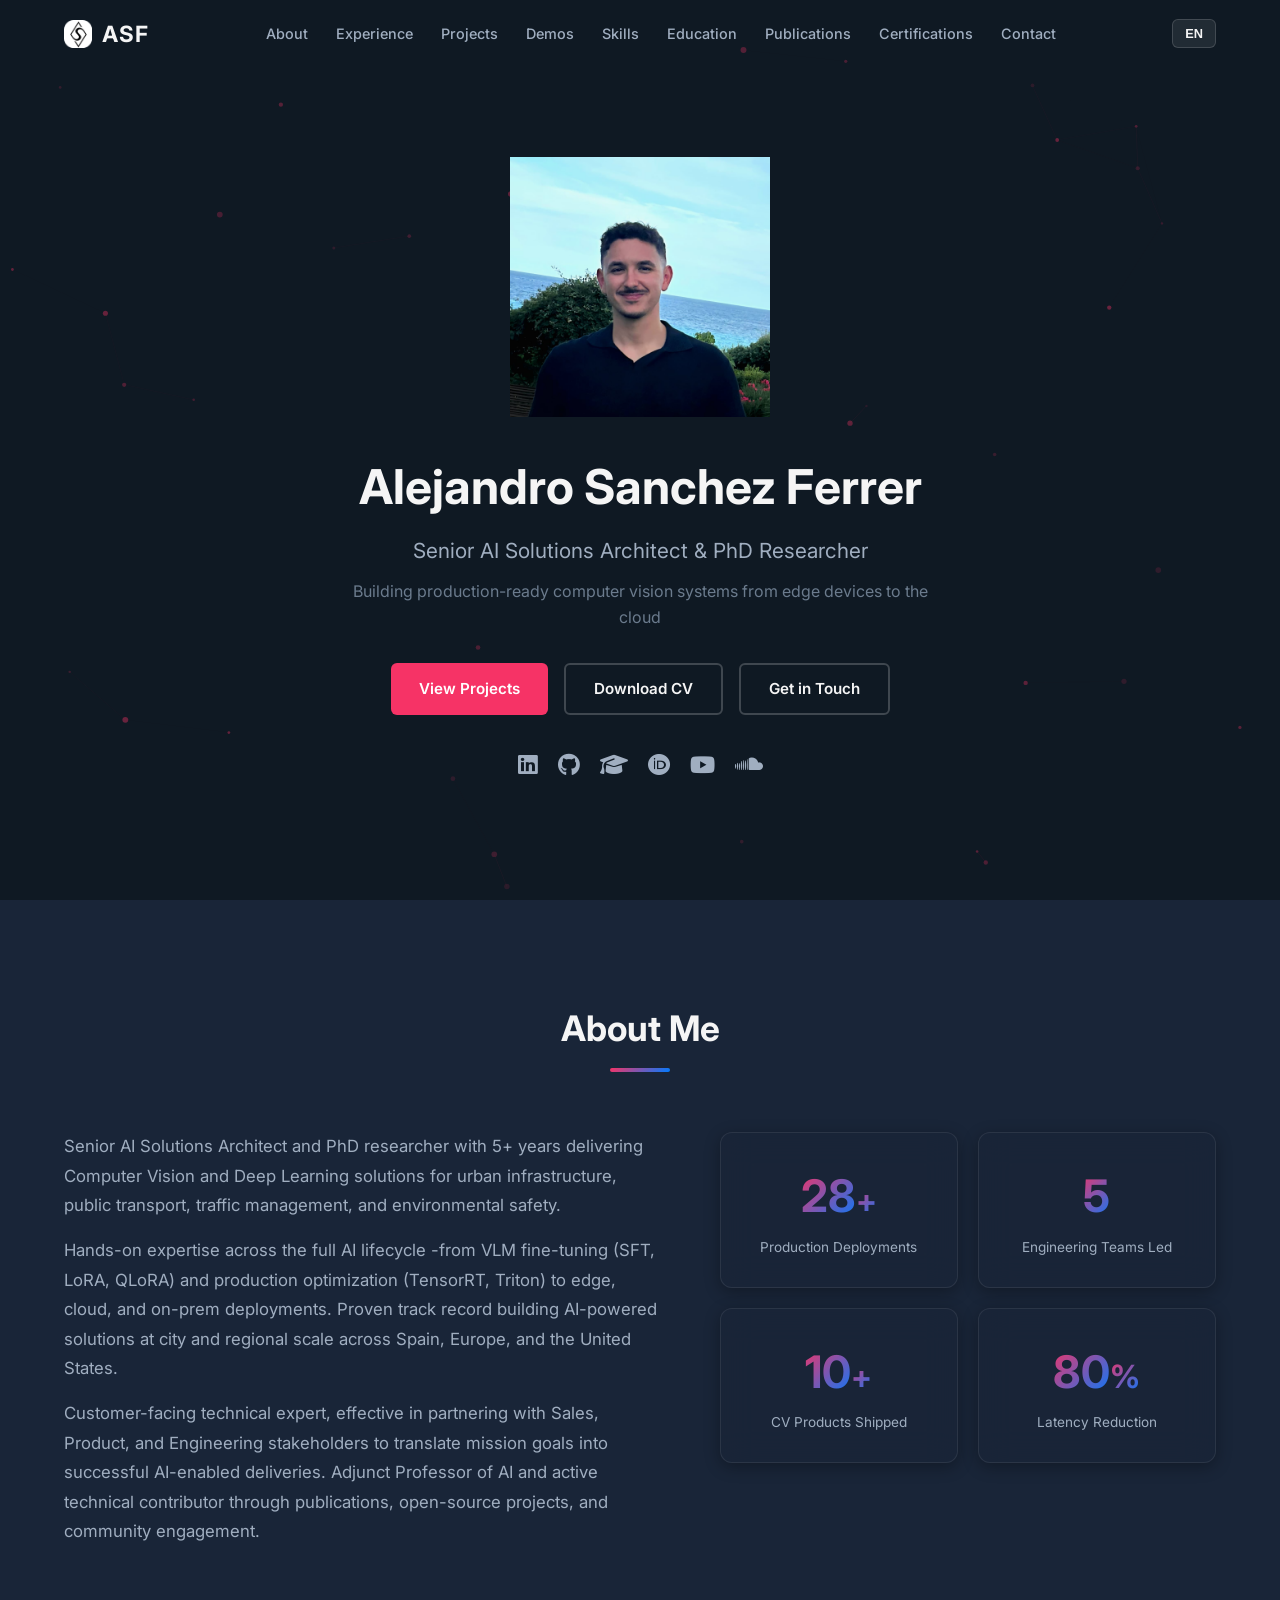
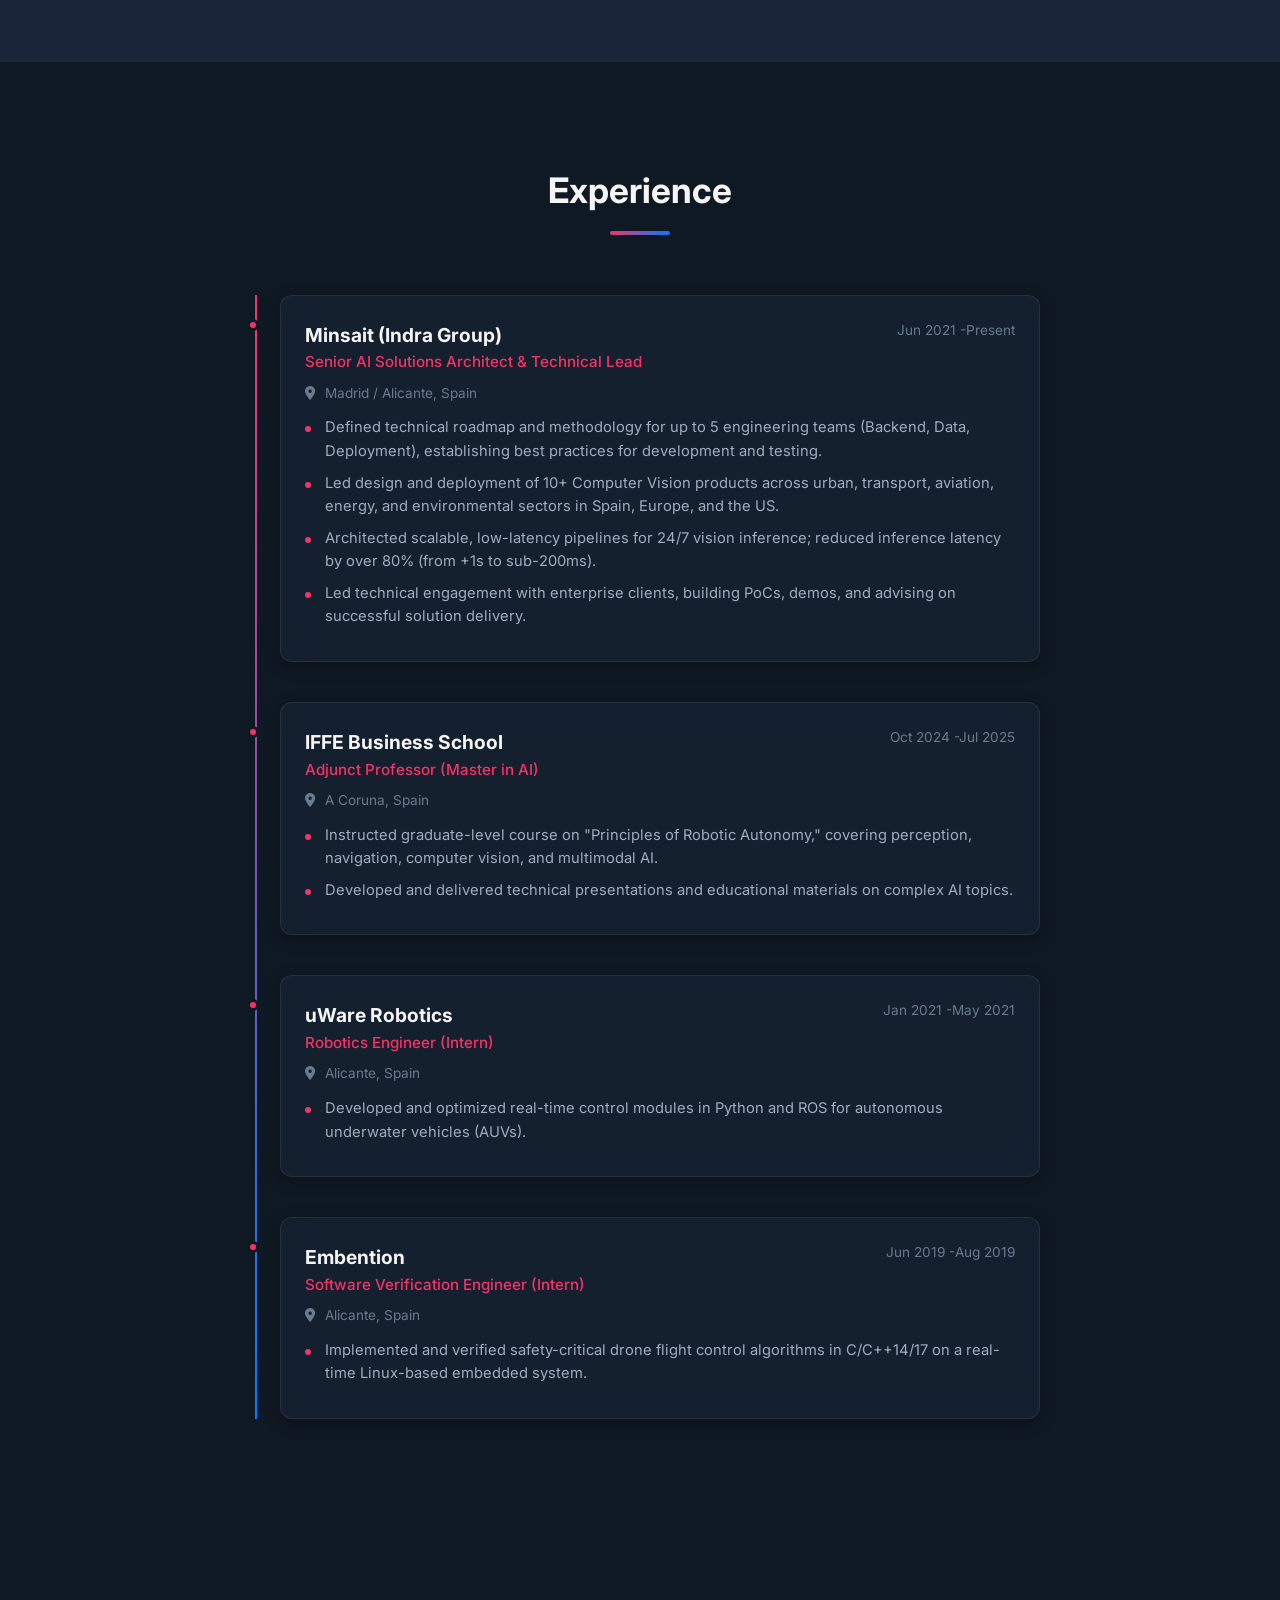
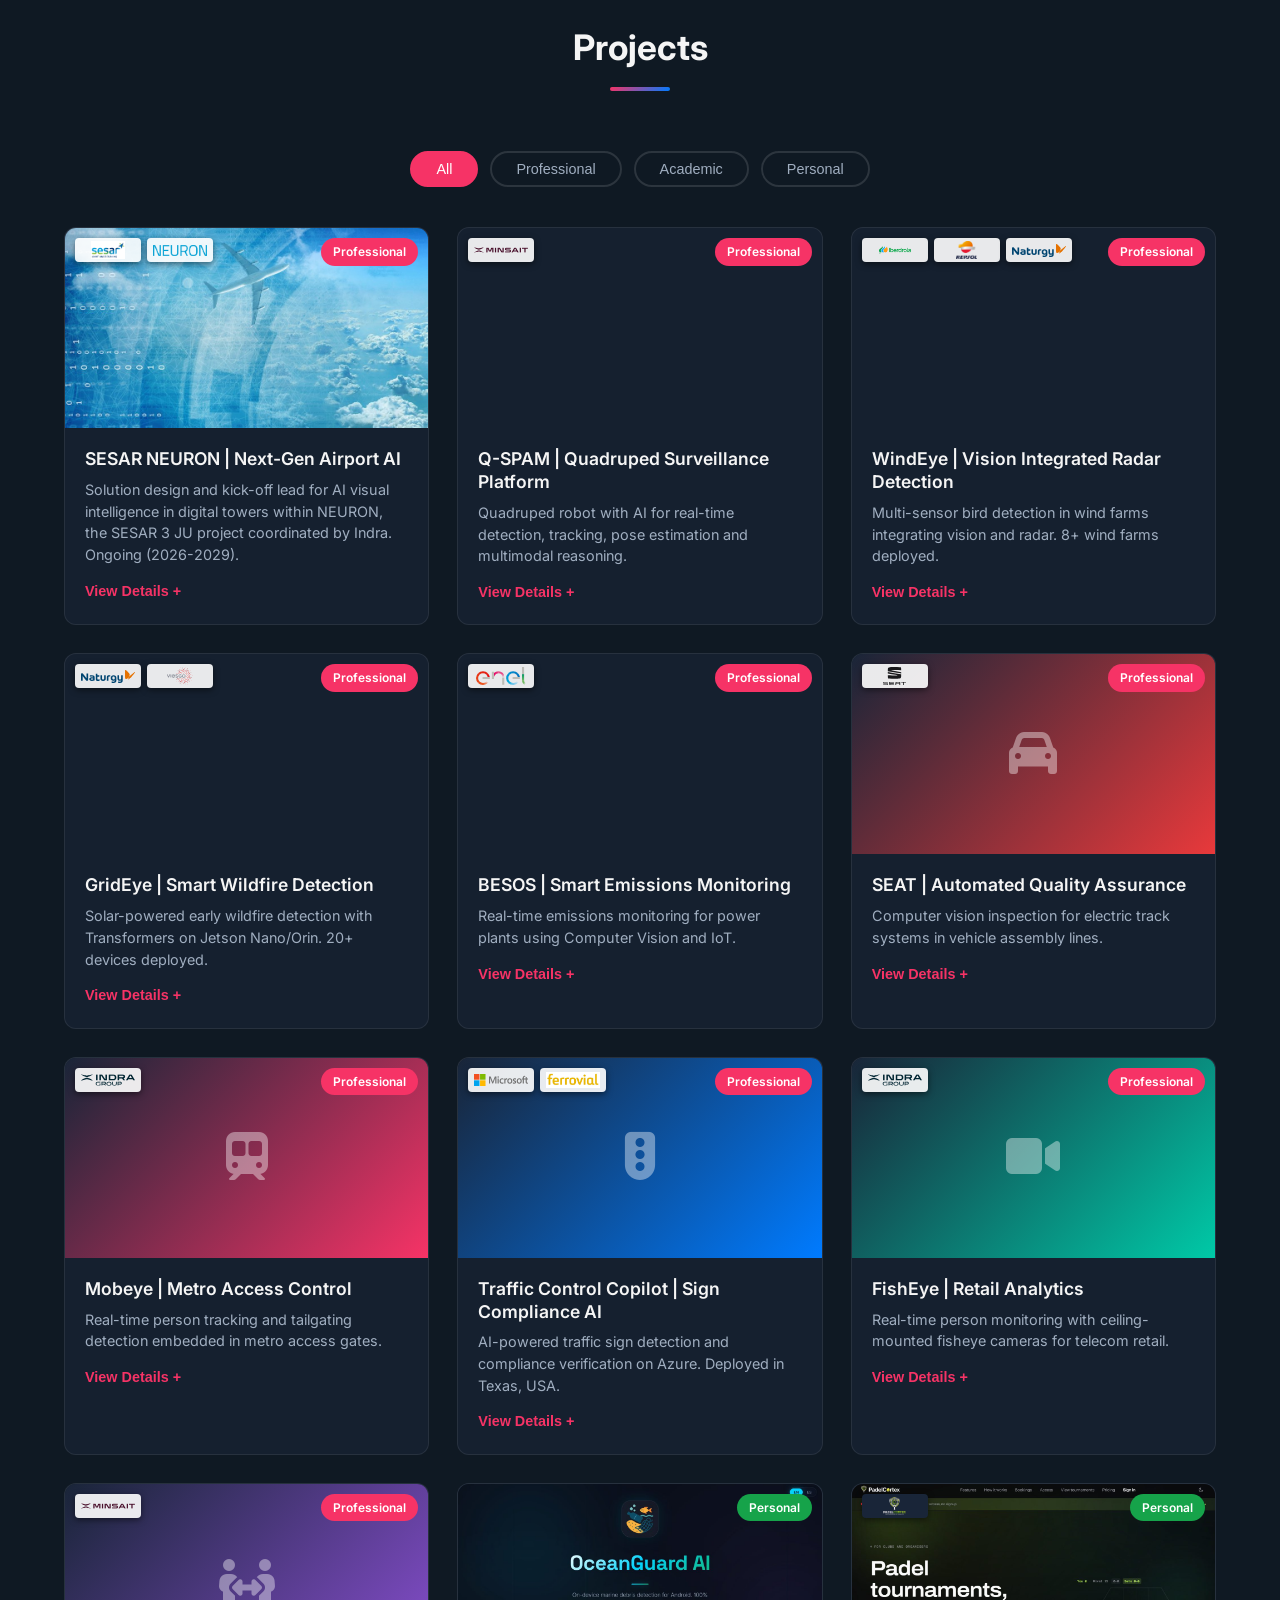
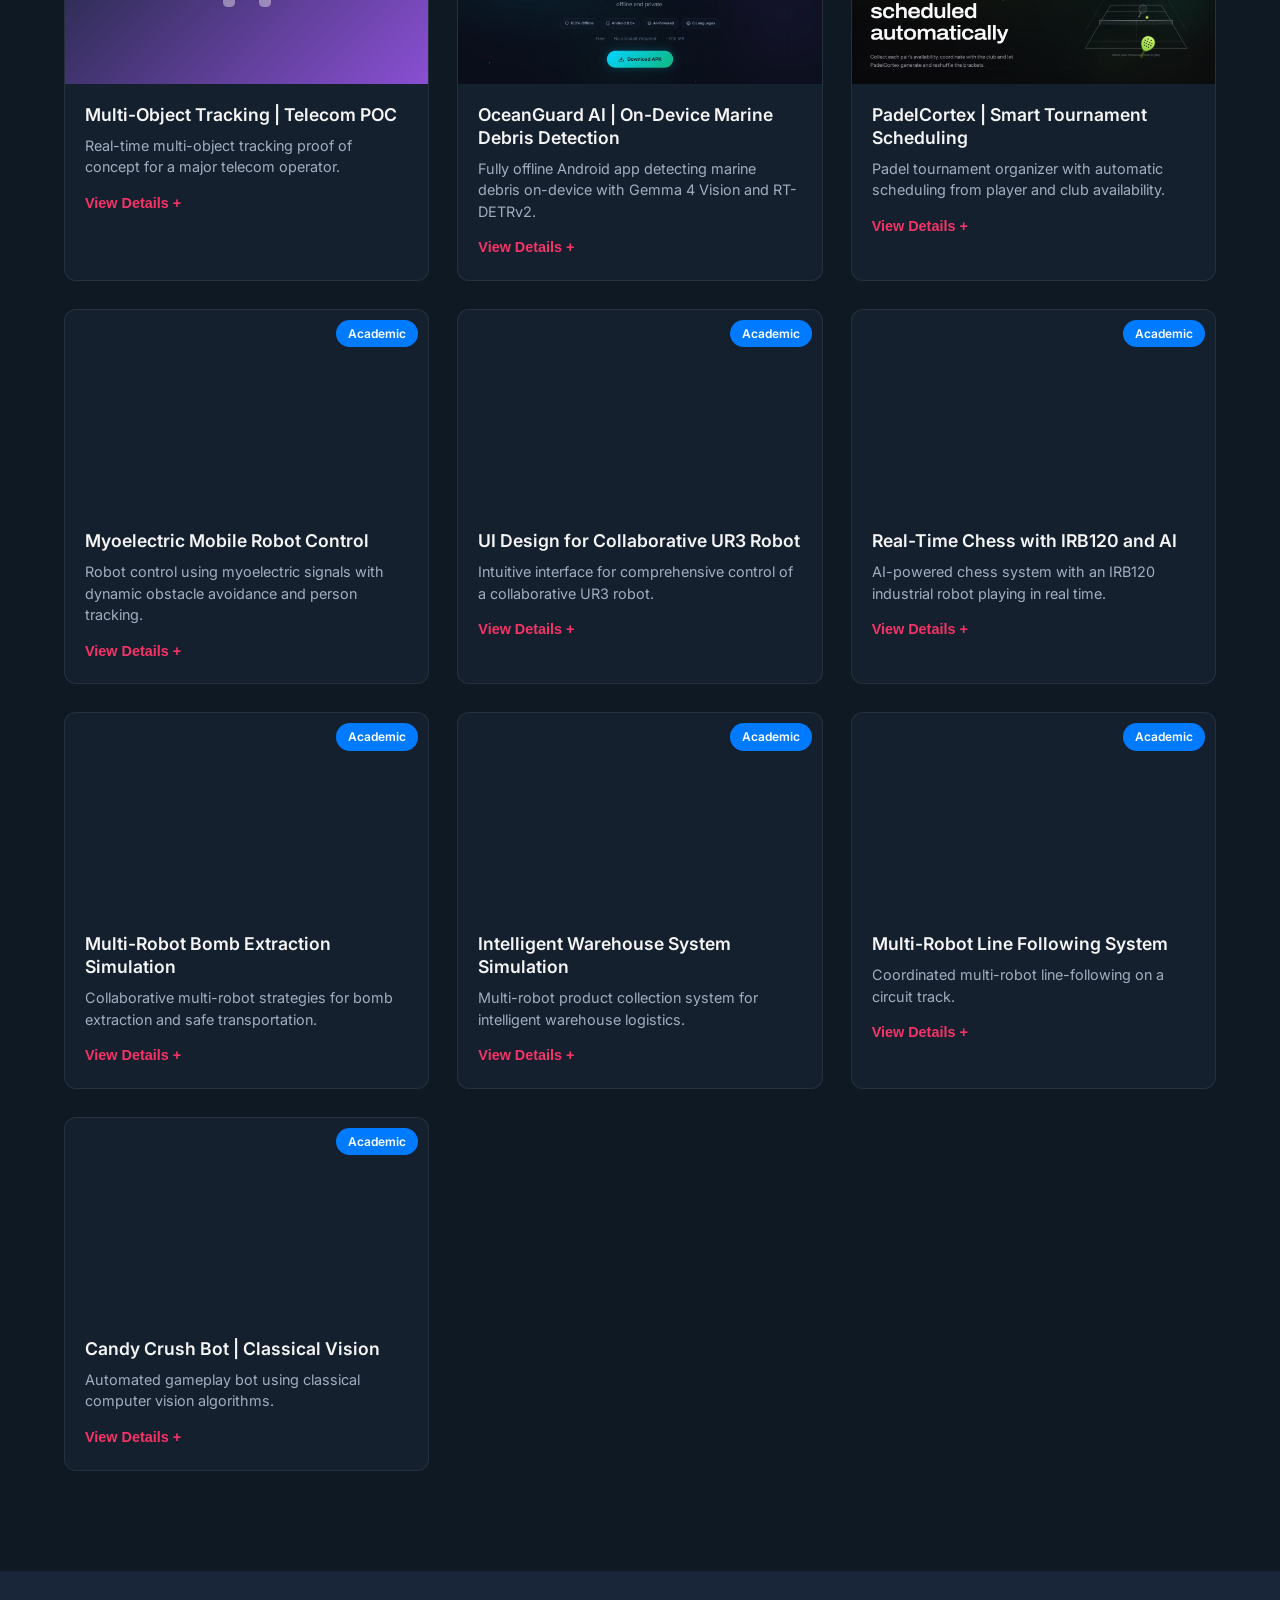
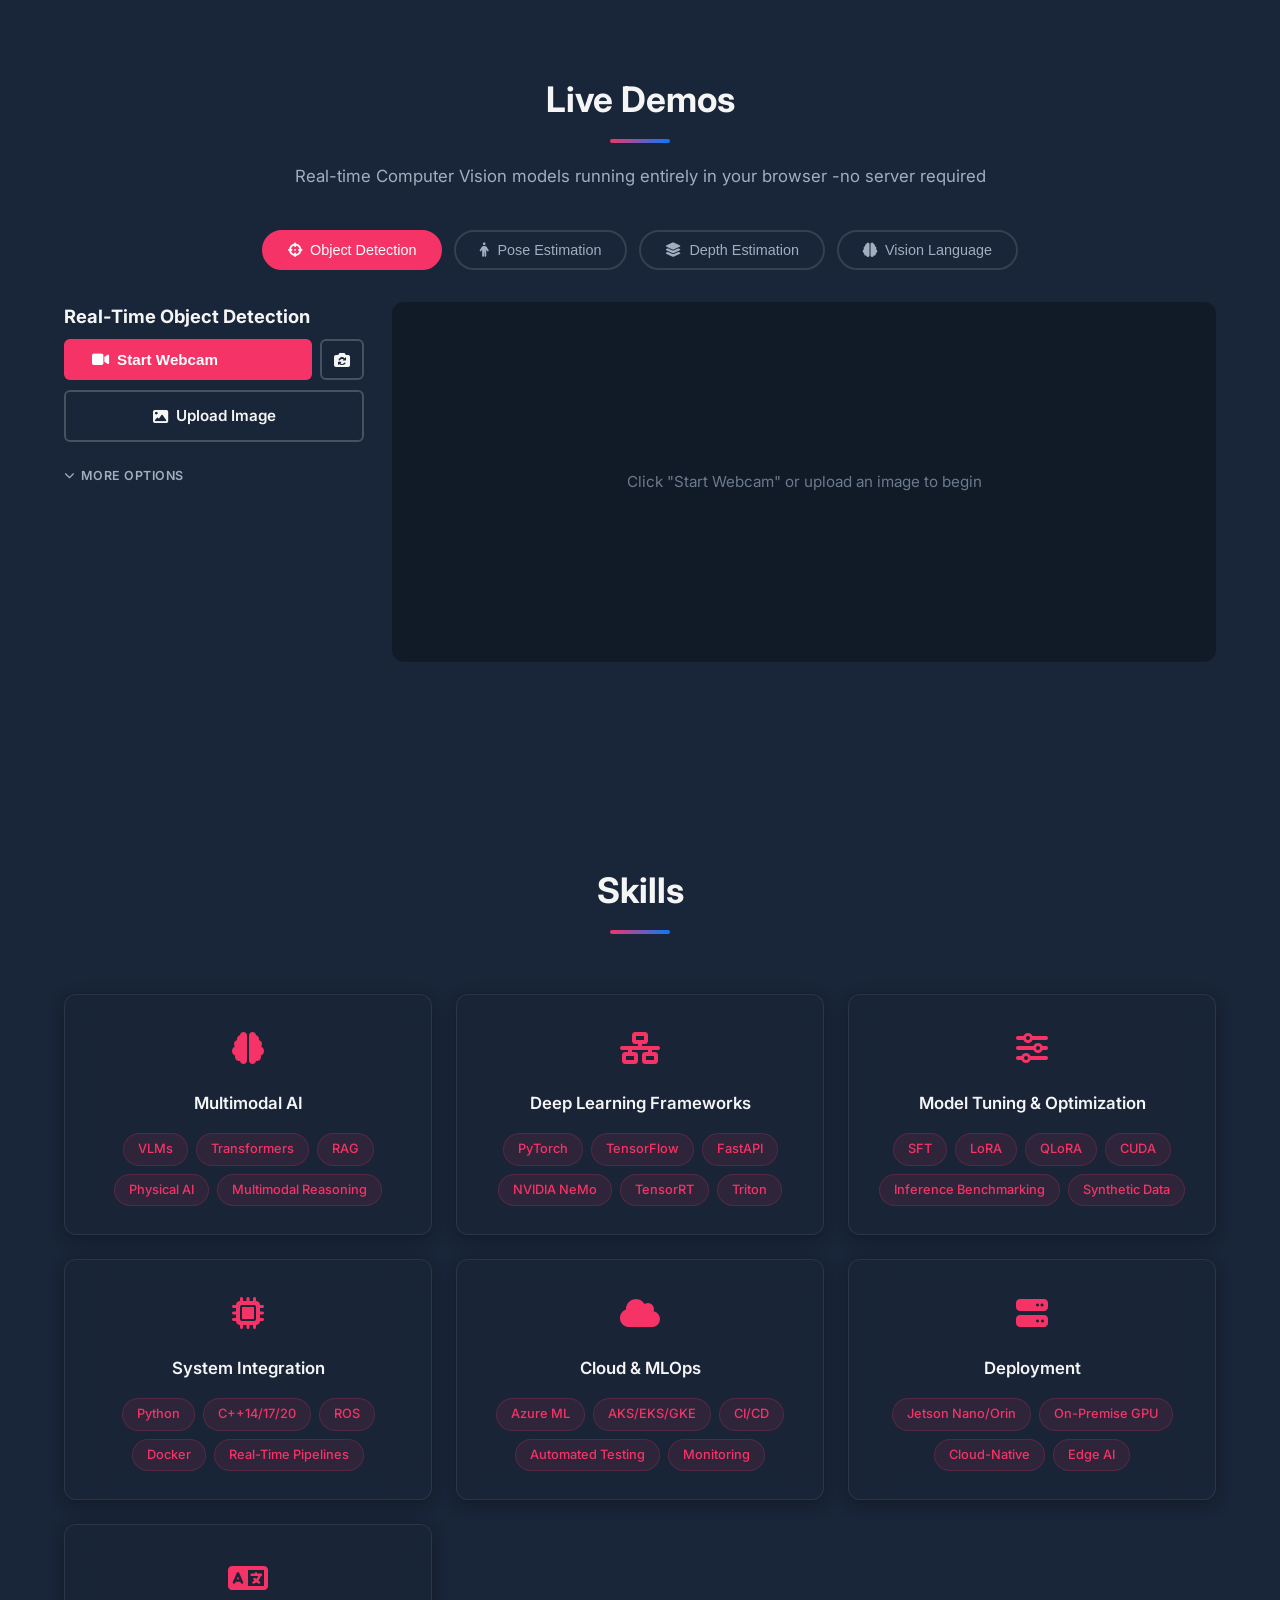
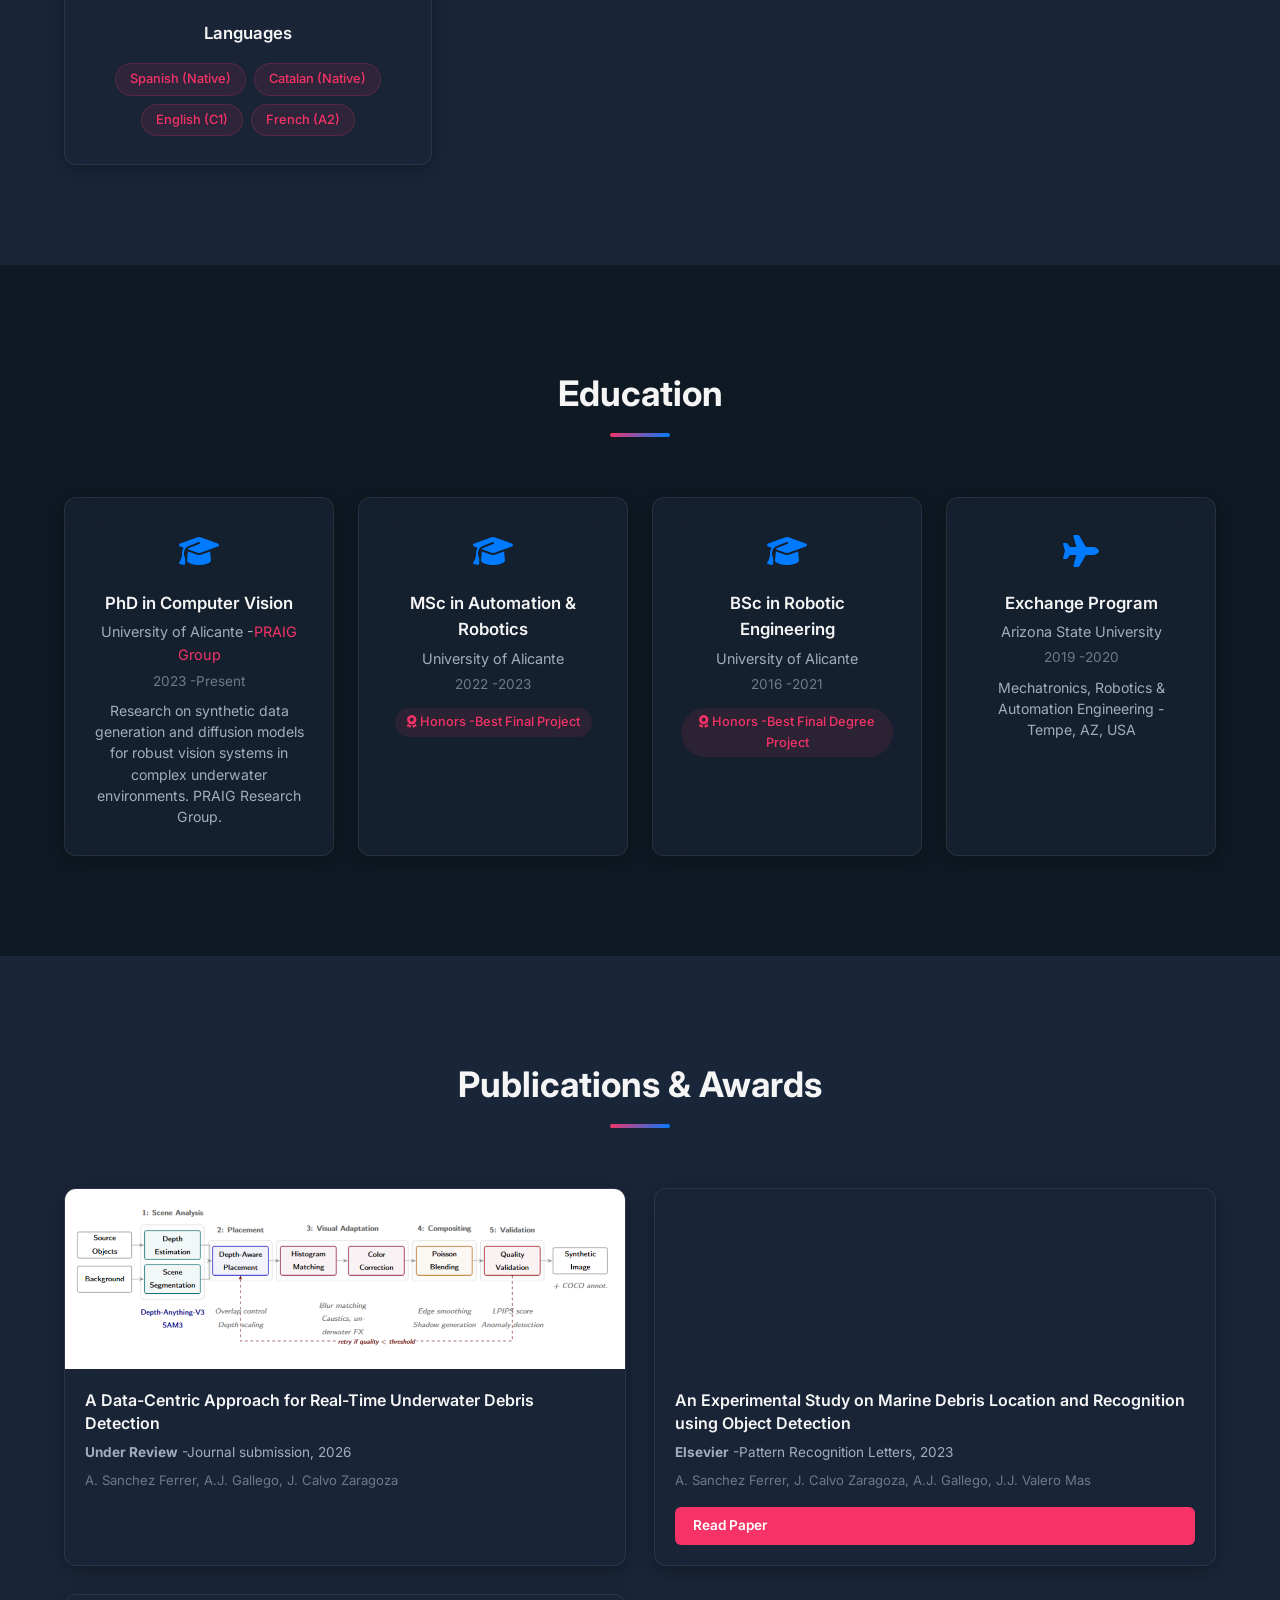
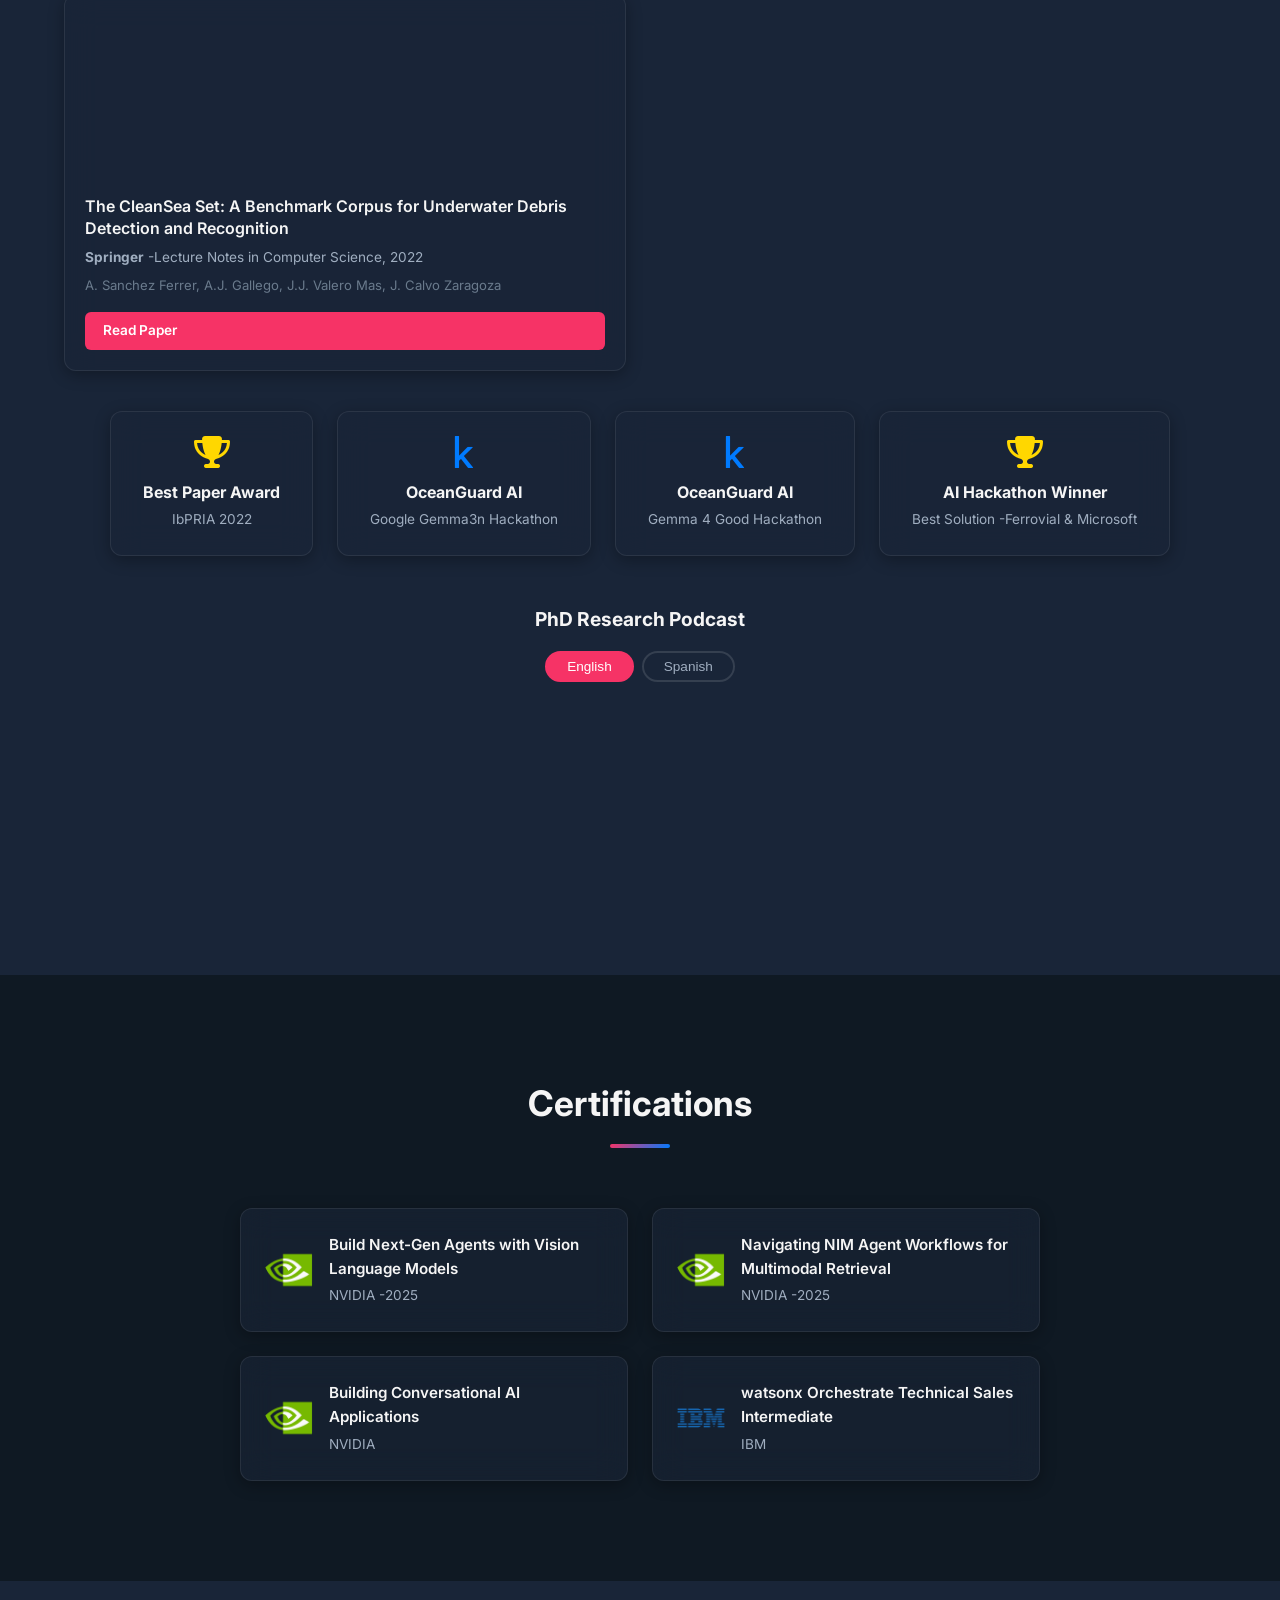
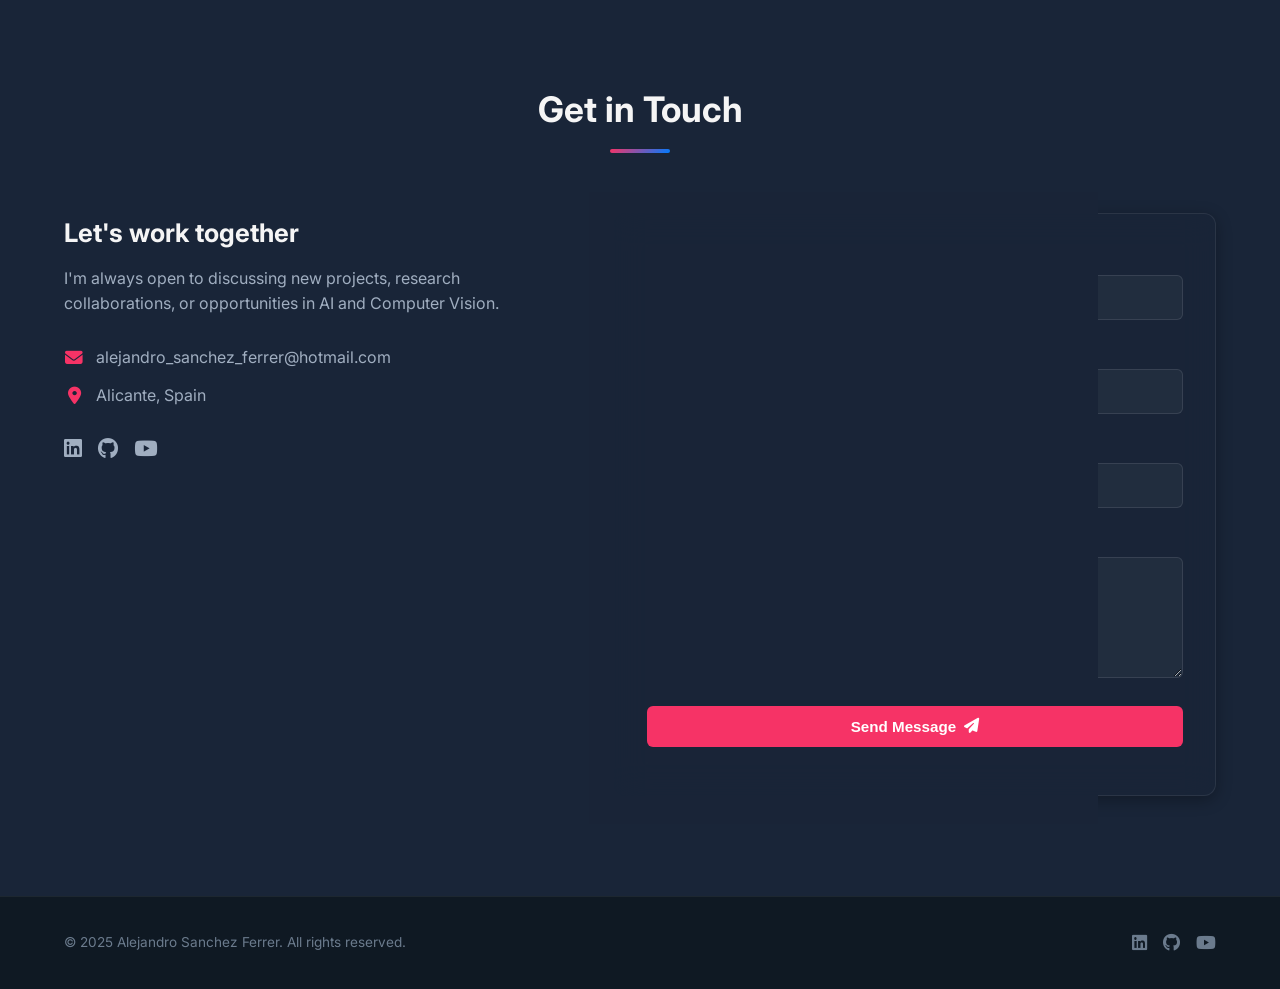
==== commit bd1d4119: "[REMOVE] VLM debug panel from production UI" ====
--- a/index.html
+++ b/index.html
@@ -835,11 +835,6 @@
             <span class="vlm-progress-text" id="vlmProgressText">0%</span>
           </div>
           <div class="demo-status" id="vlmStatus"></div>
-          <details class="vlm-debug-panel" style="margin-top:8px;font-size:11px;">
-            <summary style="cursor:pointer;color:#888;">Debug Log</summary>
-            <pre id="vlmDebugLog" style="max-height:200px;overflow:auto;background:#111;color:#0f0;padding:6px;border-radius:4px;white-space:pre-wrap;word-break:break-all;font-size:10px;"></pre>
-            <button onclick="navigator.clipboard.writeText(document.getElementById('vlmDebugLog').textContent)" style="margin-top:4px;font-size:10px;padding:2px 8px;">Copy logs</button>
-          </details>
         </div>
         <div class="demo-viewport vlm-viewport">
           <video id="vlmVideo" autoplay playsinline muted style="display:none;"></video>
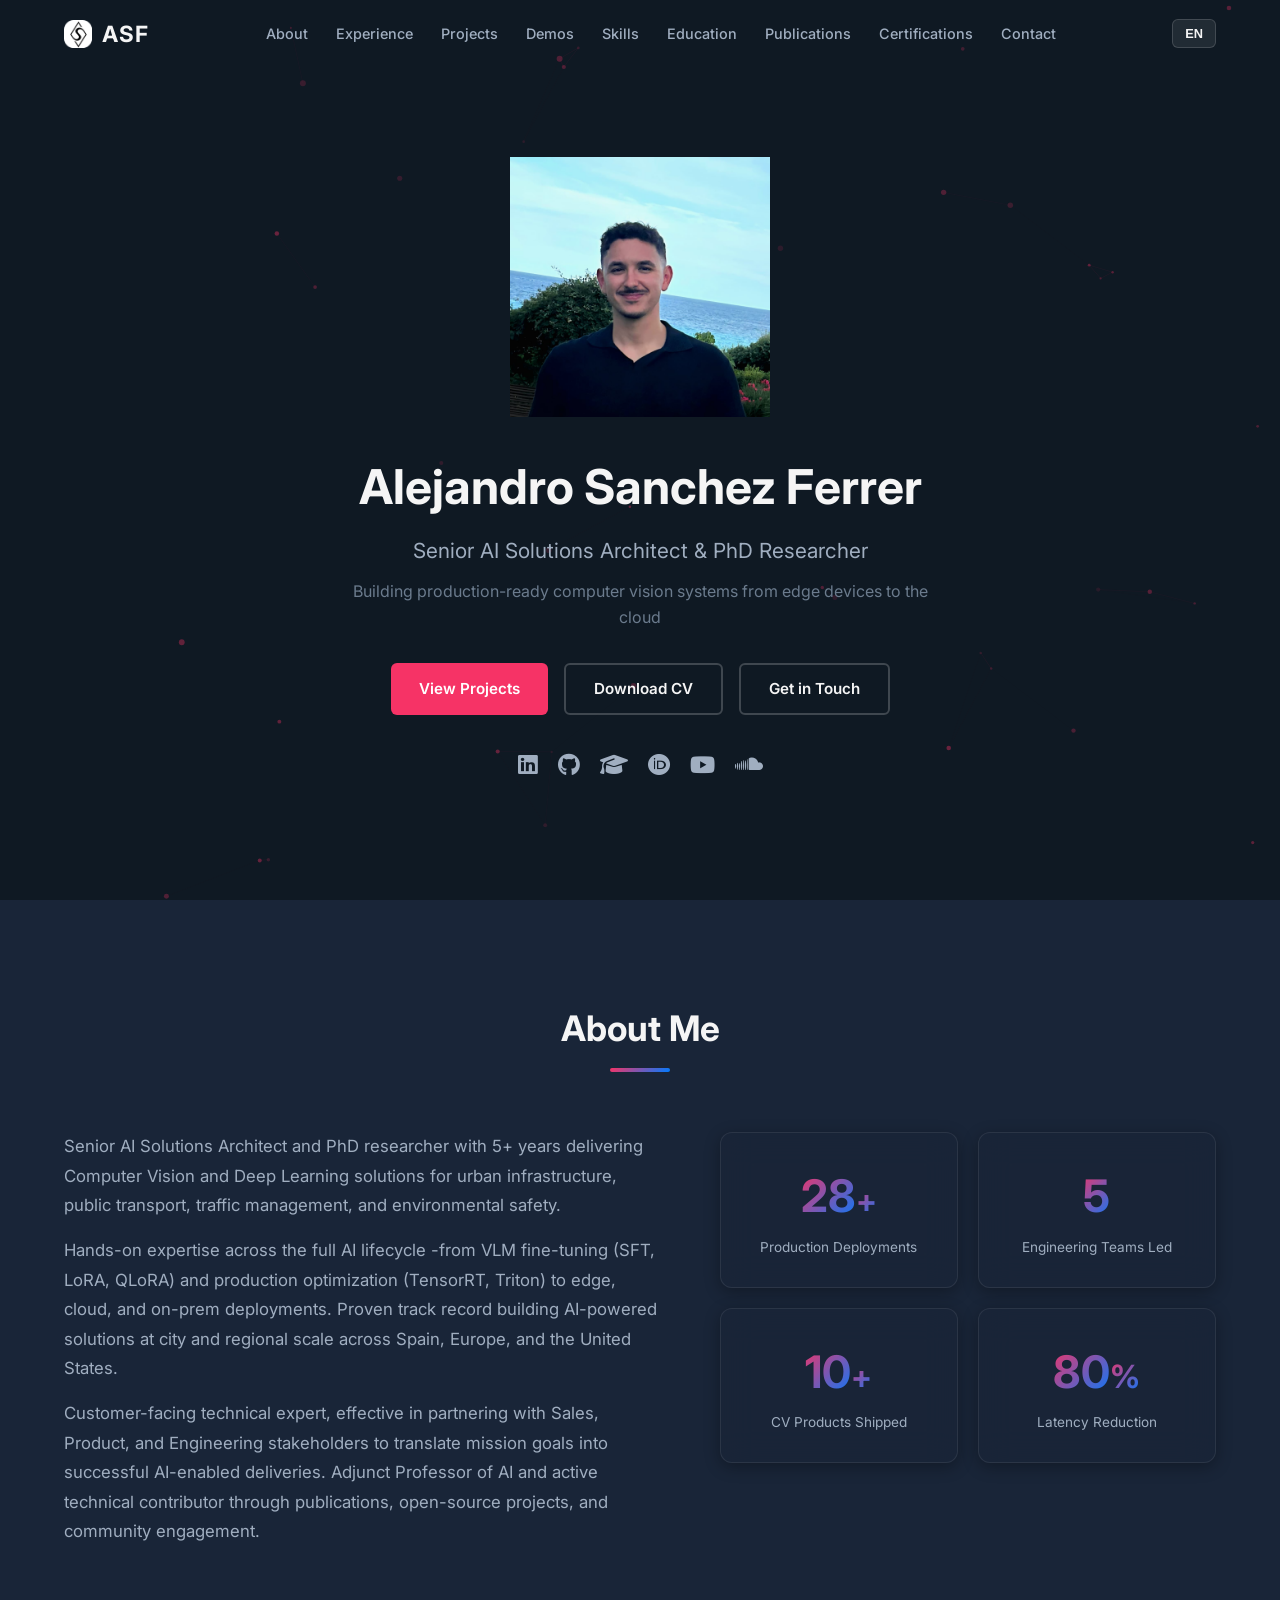
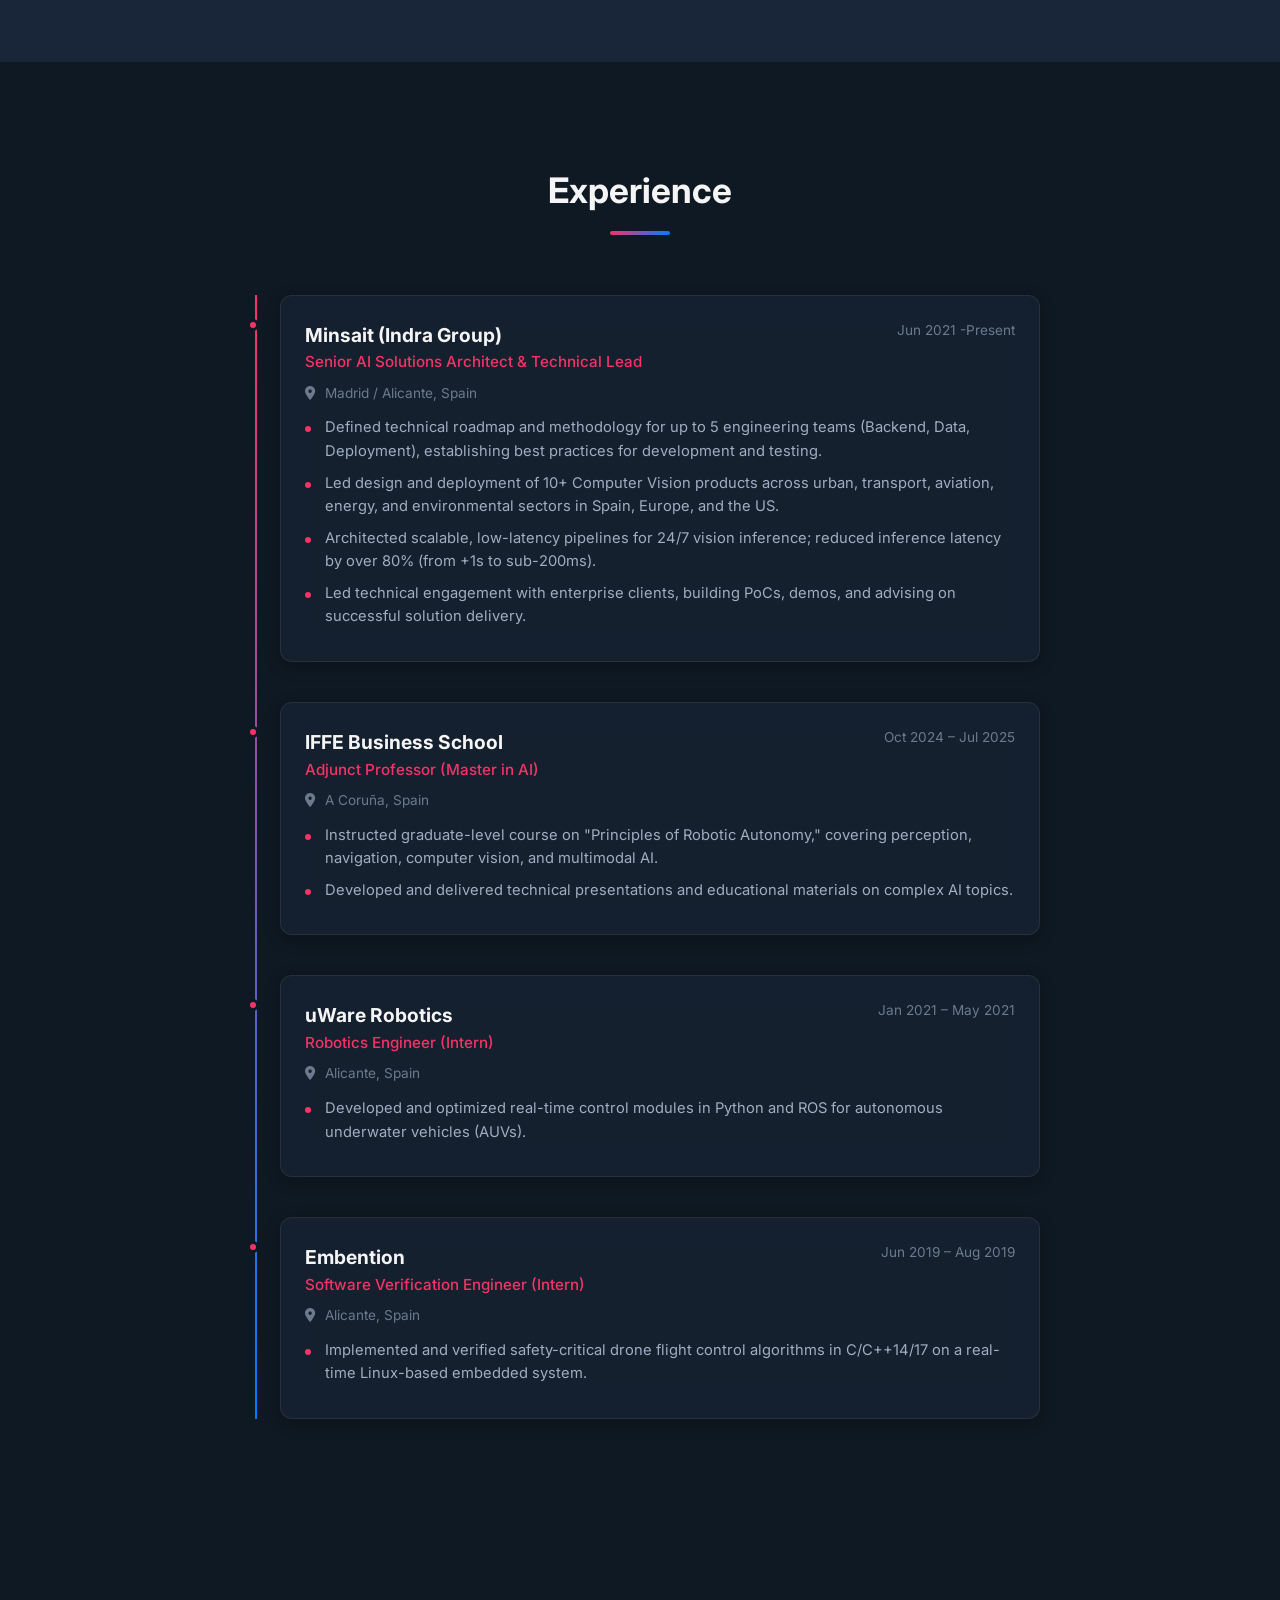
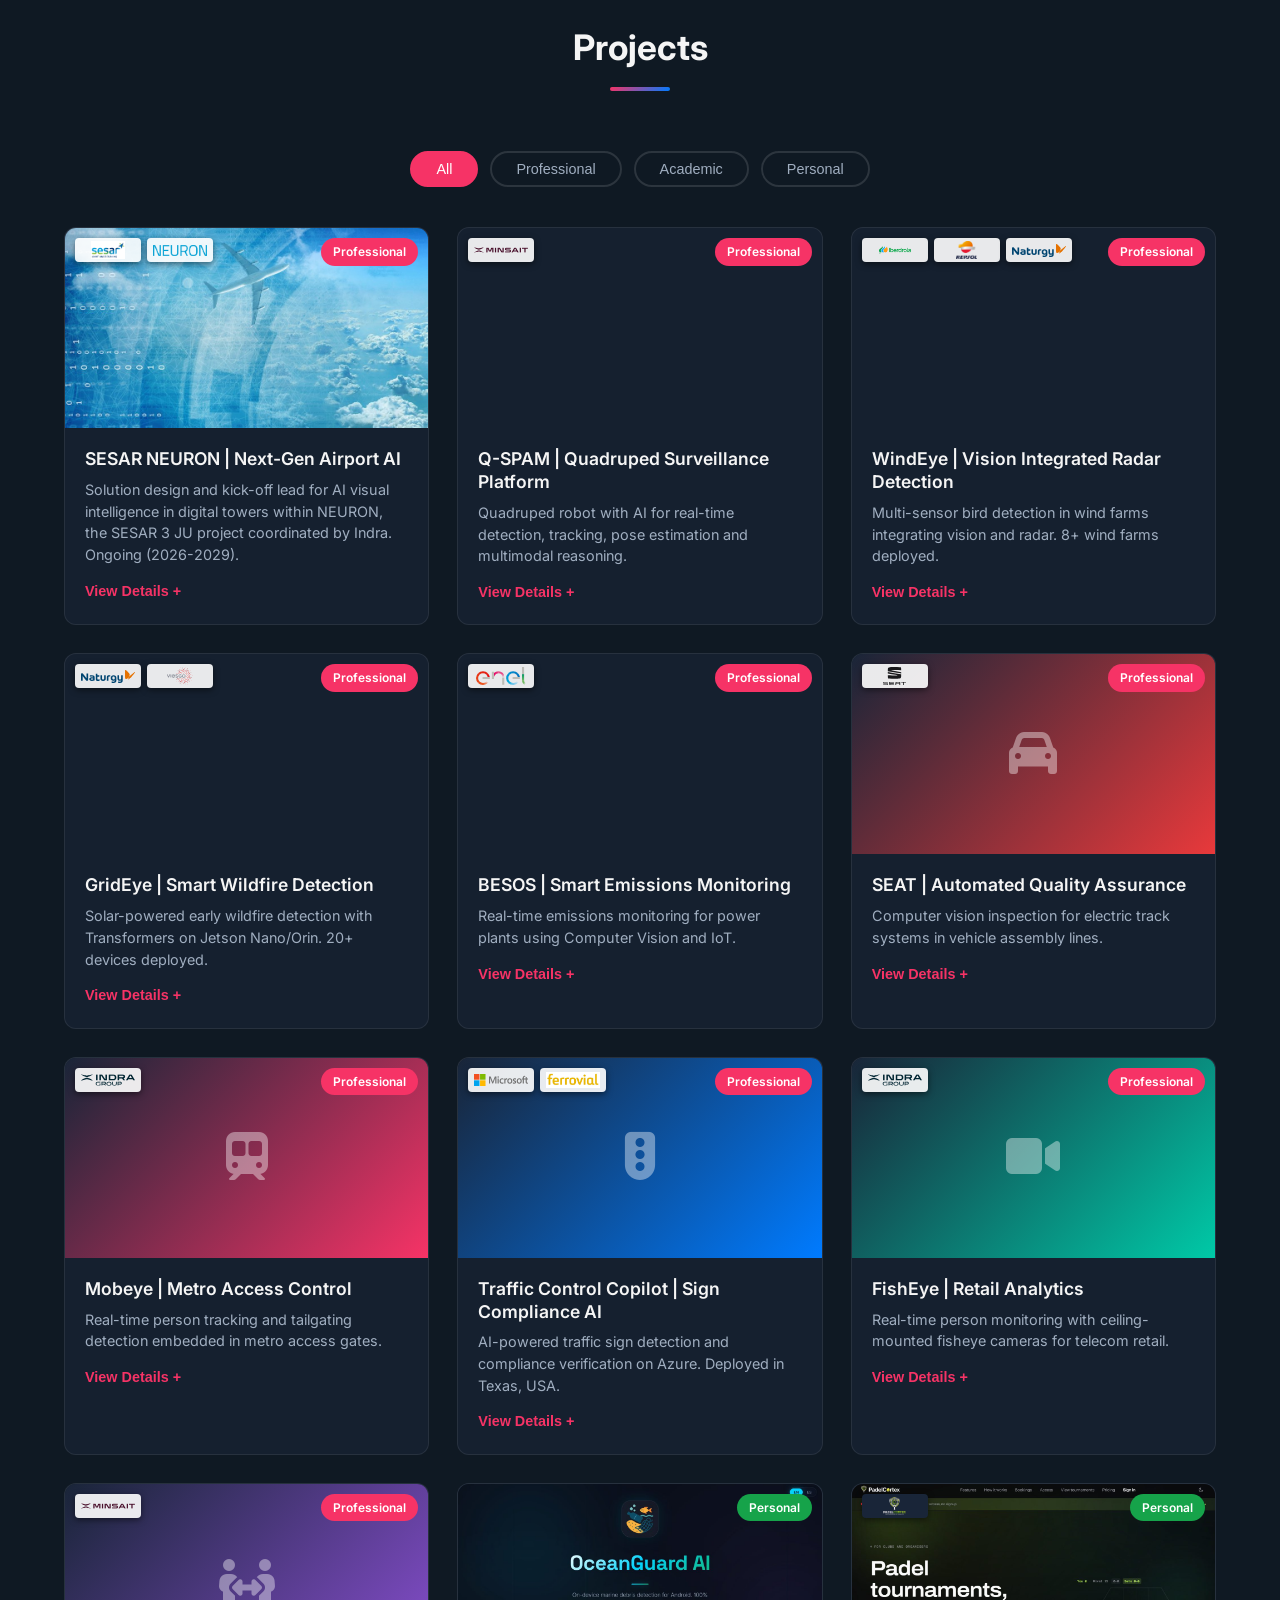
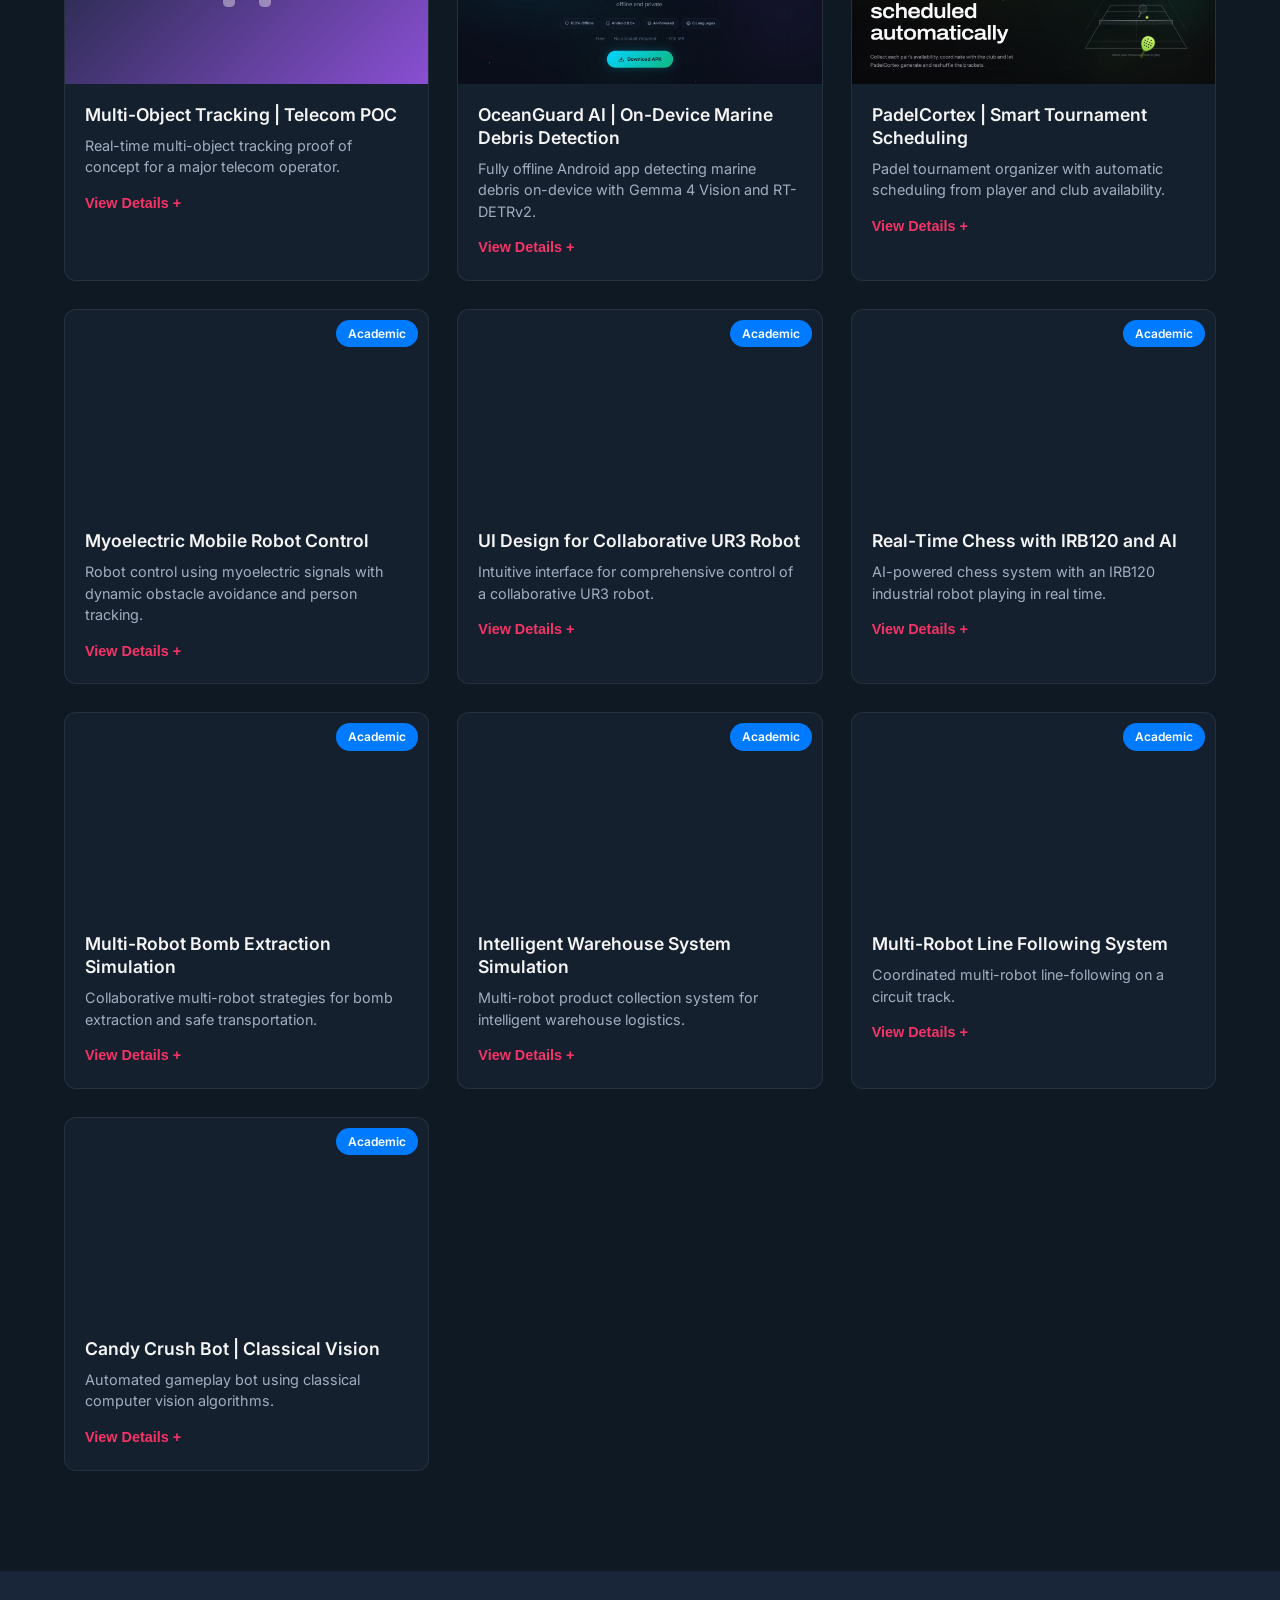
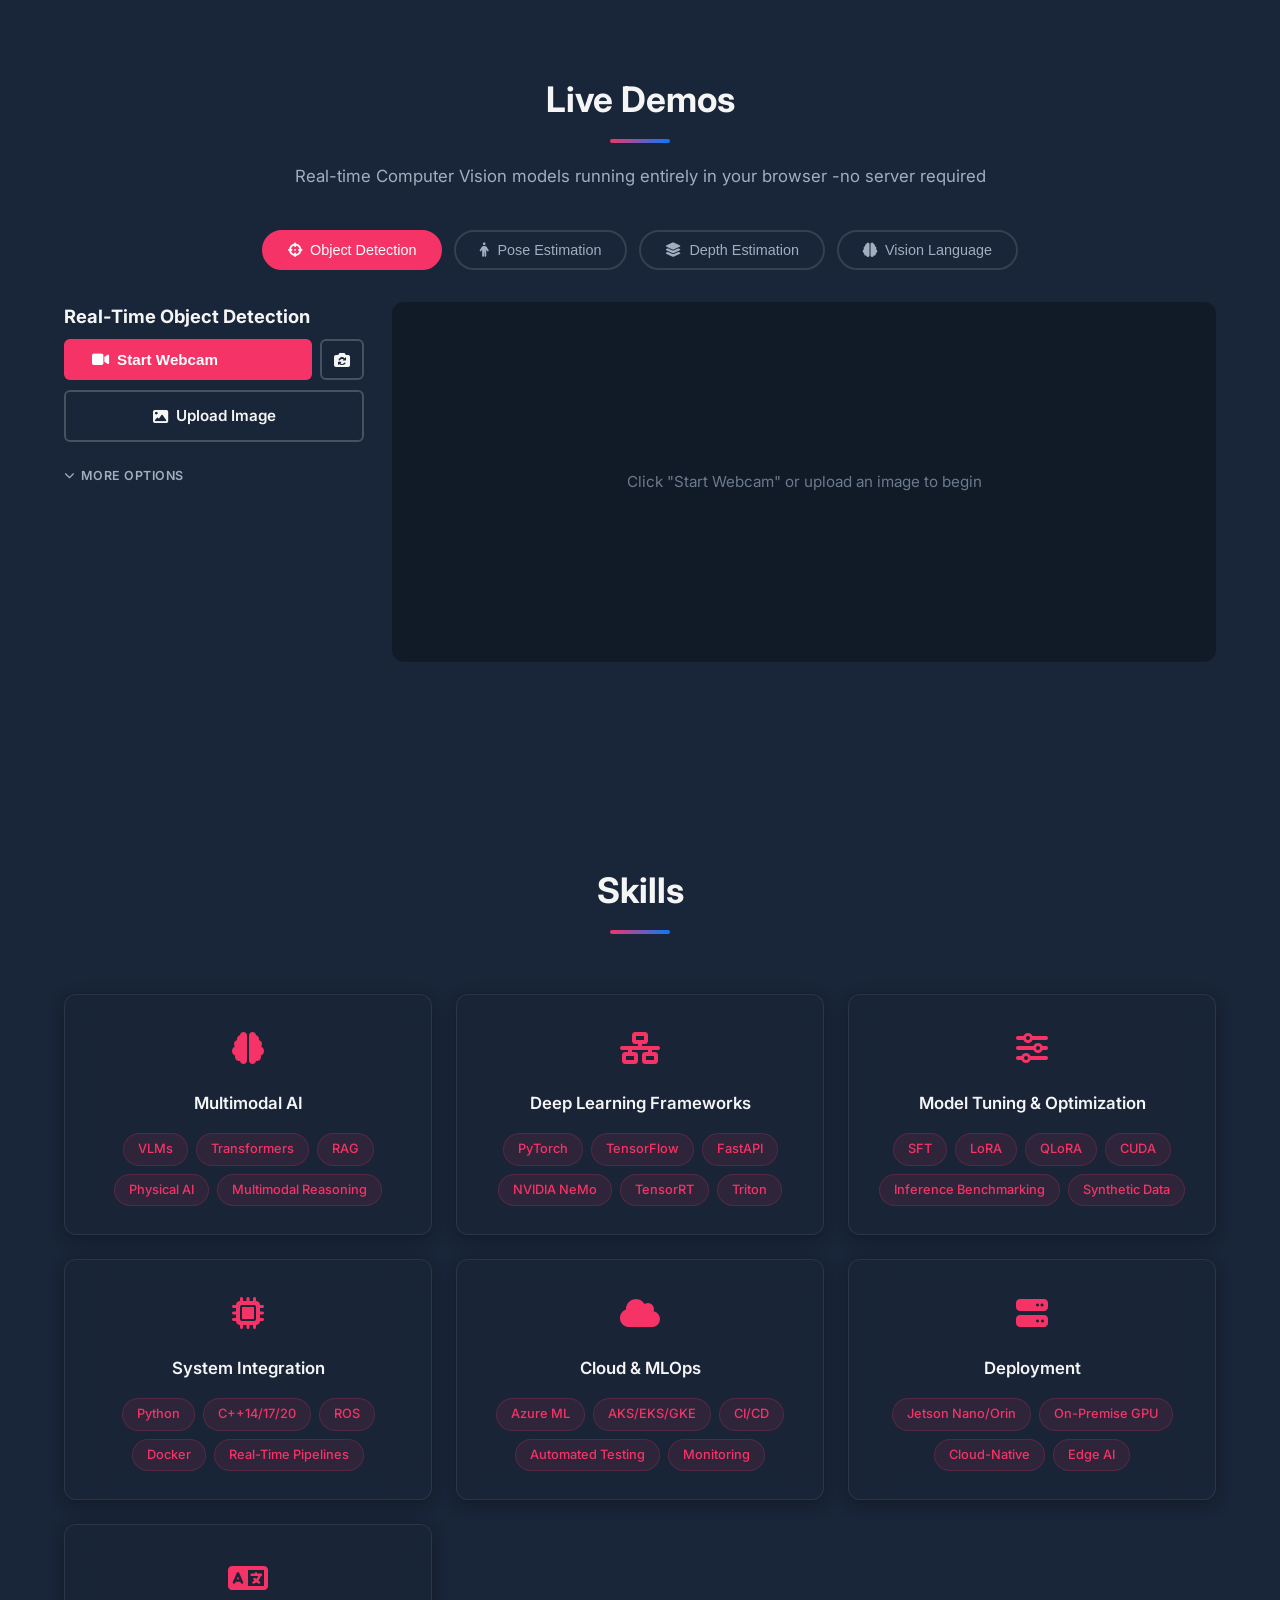
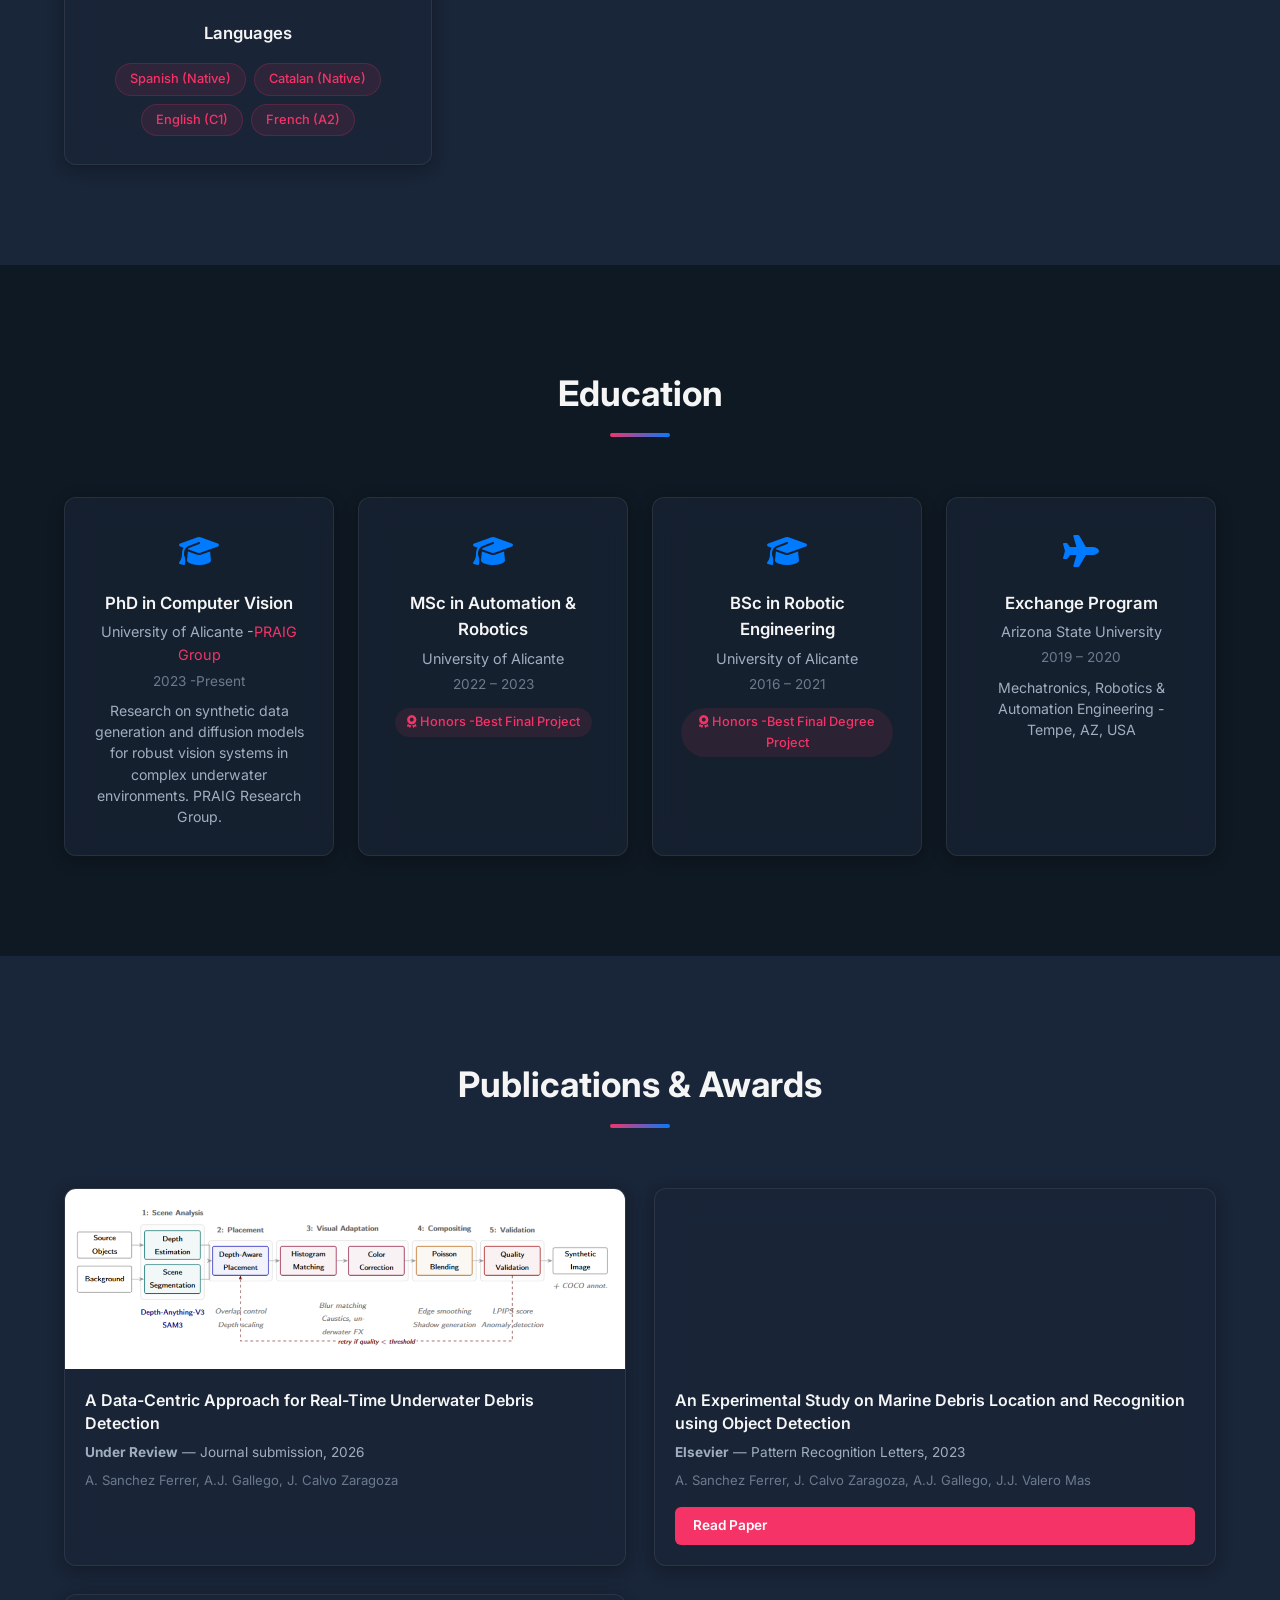
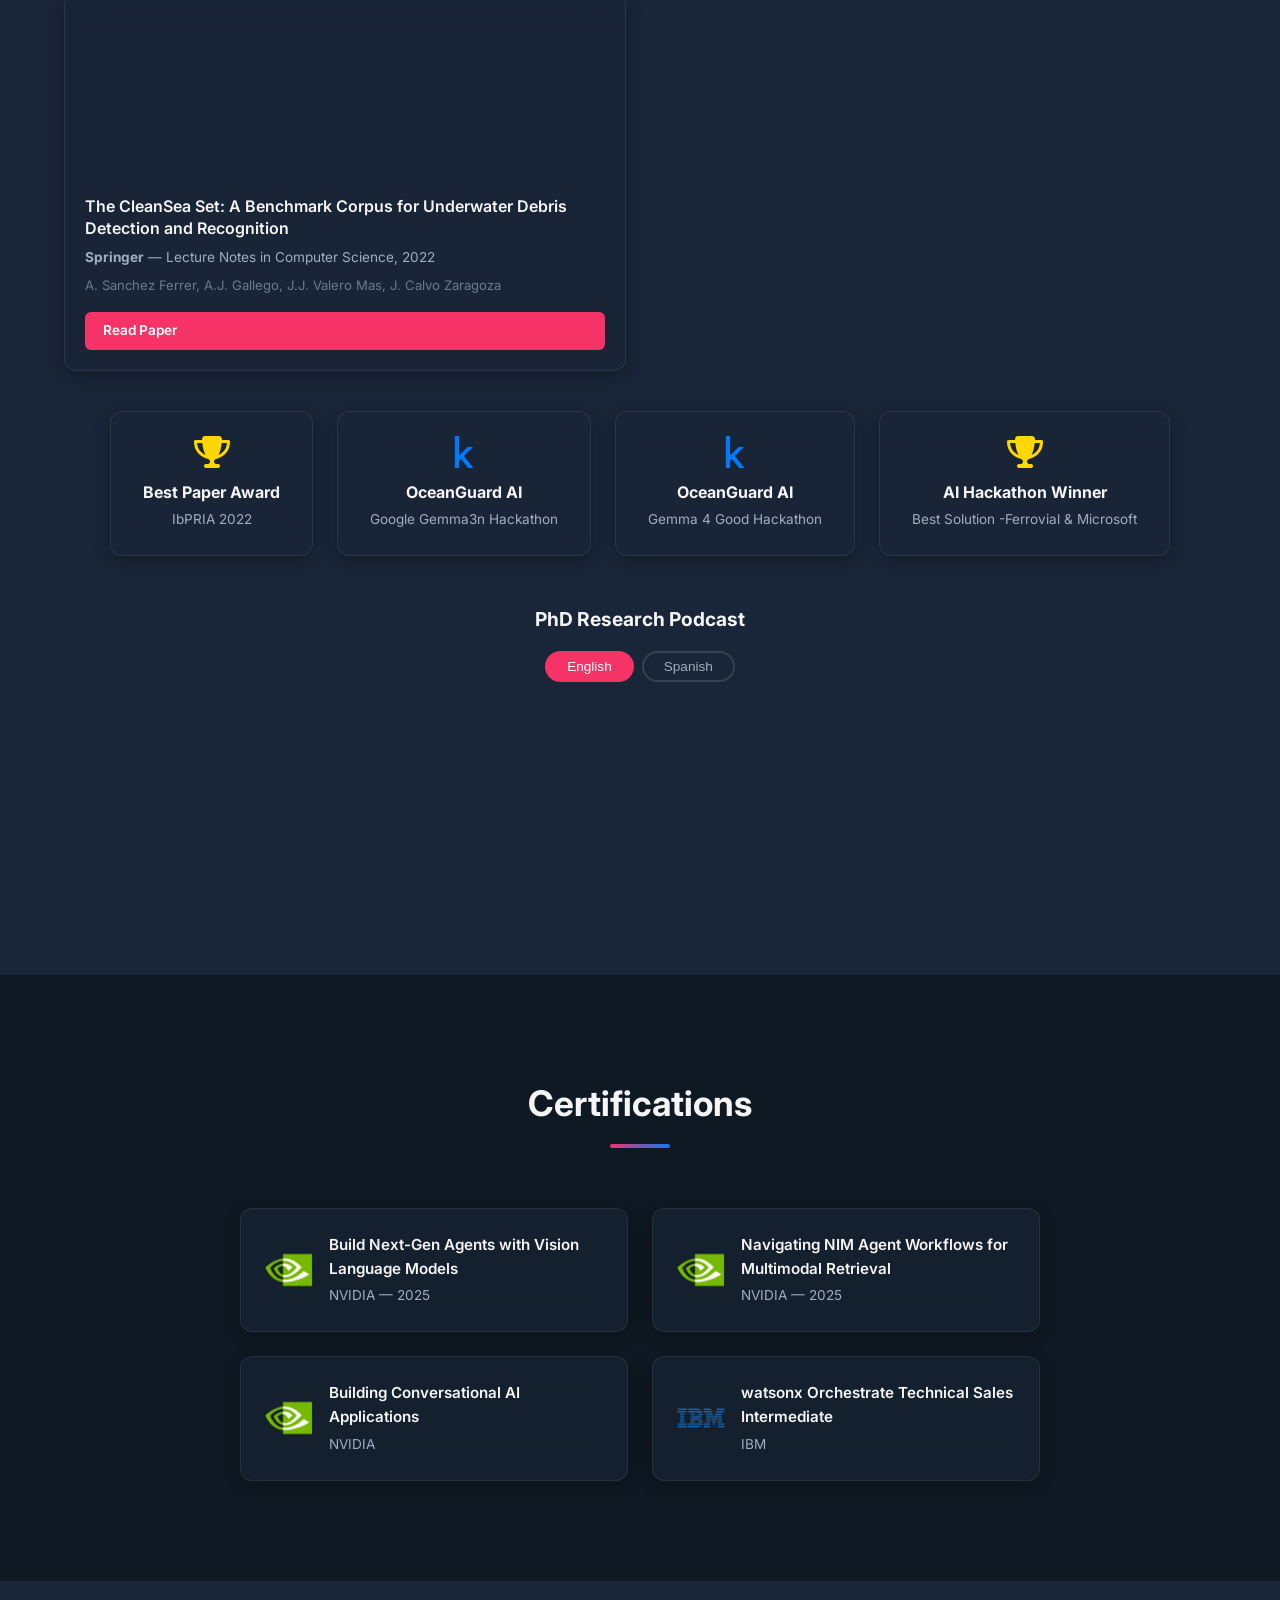
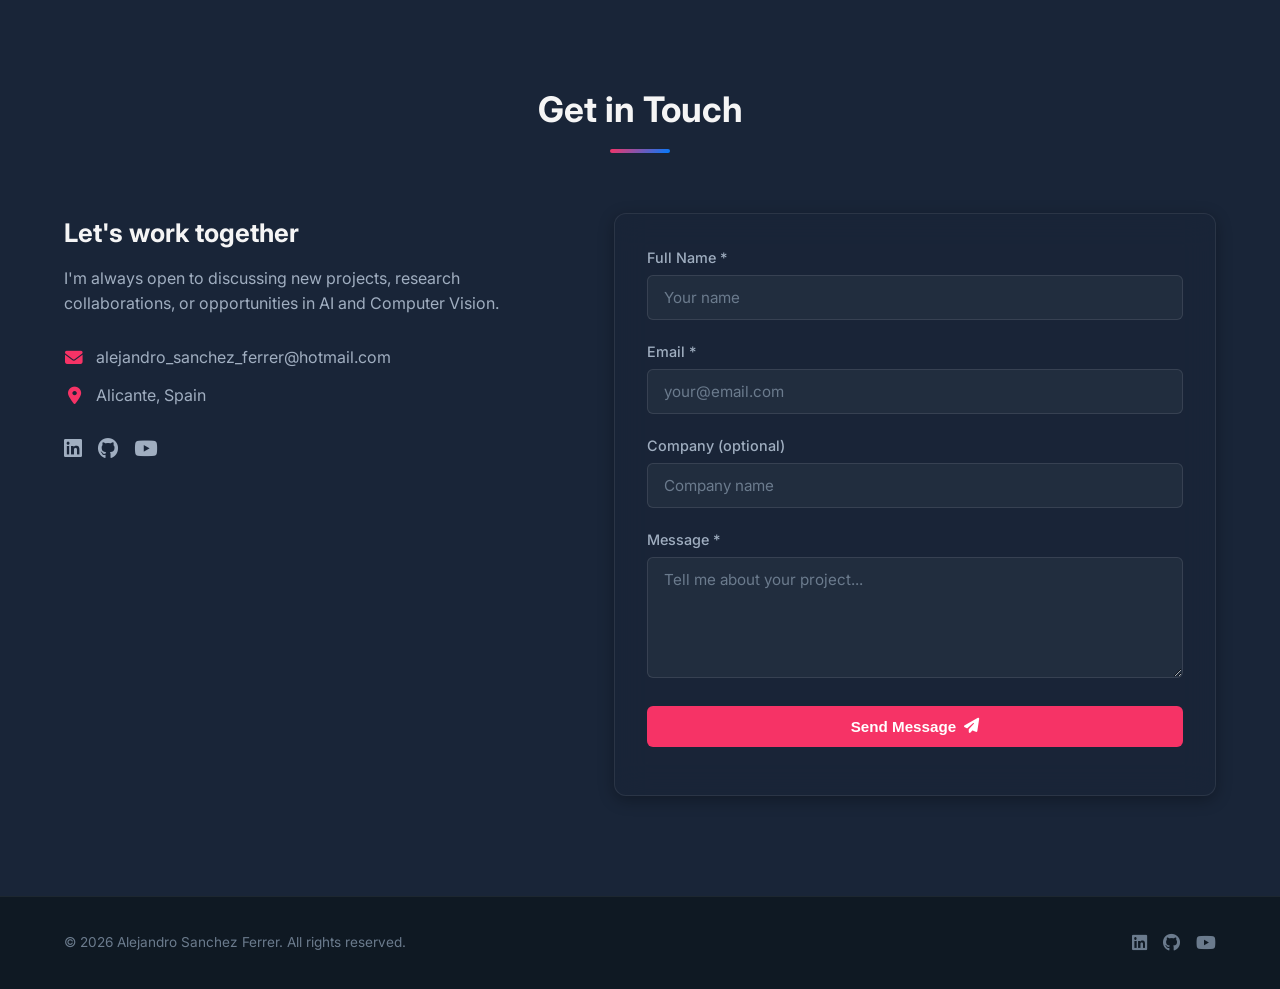
==== commit 47ab74d1: "[FIX] Broken dashes, footer year, A Coruna spelling and stale comment" ====
--- a/index.html
+++ b/index.html
@@ -4,7 +4,7 @@
   <meta charset="UTF-8">
   <meta name="viewport" content="width=device-width, initial-scale=1.0">
   <title>Alejandro Sanchez Ferrer | Senior AI Solutions Architect</title>
-  <meta name="description" content="Portfolio of Alejandro Sanchez Ferrer -Senior AI Solutions Architect, PhD Researcher in Computer Vision. 28+ production deployments across edge, cloud, and on-prem.">
+  <meta name="description" content="Portfolio of Alejandro Sanchez Ferrer — Senior AI Solutions Architect, PhD Researcher in Computer Vision. 28+ production deployments across edge, cloud, and on-prem.">
   <meta name="keywords" content="Computer Vision, AI, Deep Learning, Robotics, Solutions Architect, NVIDIA, PyTorch, TensorRT">
   <meta name="author" content="Alejandro Sanchez Ferrer">
 
@@ -119,7 +119,7 @@
       <div class="about-grid">
         <div class="about-text" data-reveal="left">
           <p data-i18n="about.p1">Senior AI Solutions Architect and PhD researcher with 5+ years delivering Computer Vision and Deep Learning solutions for urban infrastructure, public transport, traffic management, and environmental safety.</p>
-          <p data-i18n="about.p2">Hands-on expertise across the full AI lifecycle -from VLM fine-tuning (SFT, LoRA, QLoRA) and production optimization (TensorRT, Triton) to edge, cloud, and on-prem deployments. Proven track record building AI-powered solutions at city and regional scale across Spain, Europe, and the United States.</p>
+          <p data-i18n="about.p2">Hands-on expertise across the full AI lifecycle — from VLM fine-tuning (SFT, LoRA, QLoRA) and production optimization (TensorRT, Triton) to edge, cloud, and on-prem deployments. Proven track record building AI-powered solutions at city and regional scale across Spain, Europe, and the United States.</p>
           <p data-i18n="about.p3">Customer-facing technical expert, effective in partnering with Sales, Product, and Engineering stakeholders to translate mission goals into successful AI-enabled deliveries. Adjunct Professor of AI and active technical contributor through publications, open-source projects, and community engagement.</p>
         </div>
         <div class="about-stats" data-reveal="right">
@@ -178,9 +178,9 @@
                 <h3>IFFE Business School</h3>
                 <span class="timeline-role" data-i18n="experience.iffe_role">Adjunct Professor (Master in AI)</span>
               </div>
-              <span class="timeline-date">Oct 2024 -Jul 2025</span>
-            </div>
-            <p class="timeline-location"><i class="fas fa-map-marker-alt"></i> A Coruna, Spain</p>
+              <span class="timeline-date">Oct 2024 – Jul 2025</span>
+            </div>
+            <p class="timeline-location"><i class="fas fa-map-marker-alt"></i> A Coruña, Spain</p>
             <ul class="timeline-bullets">
               <li data-i18n="experience.iffe_1">Instructed graduate-level course on "Principles of Robotic Autonomy," covering perception, navigation, computer vision, and multimodal AI.</li>
               <li data-i18n="experience.iffe_2">Developed and delivered technical presentations and educational materials on complex AI topics.</li>
@@ -196,7 +196,7 @@
                 <h3>uWare Robotics</h3>
                 <span class="timeline-role" data-i18n="experience.uware_role">Robotics Engineer (Intern)</span>
               </div>
-              <span class="timeline-date">Jan 2021 -May 2021</span>
+              <span class="timeline-date">Jan 2021 – May 2021</span>
             </div>
             <p class="timeline-location"><i class="fas fa-map-marker-alt"></i> Alicante, Spain</p>
             <ul class="timeline-bullets">
@@ -213,7 +213,7 @@
                 <h3>Embention</h3>
                 <span class="timeline-role" data-i18n="experience.embention_role">Software Verification Engineer (Intern)</span>
               </div>
-              <span class="timeline-date">Jun 2019 -Aug 2019</span>
+              <span class="timeline-date">Jun 2019 – Aug 2019</span>
             </div>
             <p class="timeline-location"><i class="fas fa-map-marker-alt"></i> Alicante, Spain</p>
             <ul class="timeline-bullets">
@@ -455,7 +455,7 @@
           </div>
         </div>
 
-        <!-- === ACADEMIC PROJECTS === -->
+        <!-- === PERSONAL PROJECTS === -->
 
         <!-- OceanGuard AI -->
         <div class="project-card" data-category="personal" data-reveal="up">
@@ -620,7 +620,7 @@
   <section id="demos">
     <div class="container">
       <h2 class="section-title" data-i18n="demos.title">Live Demos</h2>
-      <p class="demos-subtitle" data-i18n="demos.subtitle">Real-time Computer Vision models running entirely in your browser -no server required</p>
+      <p class="demos-subtitle" data-i18n="demos.subtitle">Real-time Computer Vision models running entirely in your browser — no server required</p>
 
       <div class="demo-tabs">
         <button class="demo-tab active" data-demo="detection">
@@ -920,22 +920,22 @@
           <div class="edu-icon"><i class="fas fa-graduation-cap"></i></div>
           <h3 data-i18n="education.msc_title">MSc in Automation & Robotics</h3>
           <p class="edu-school">University of Alicante</p>
-          <span class="edu-date">2022 -2023</span>
-          <span class="edu-honors"><i class="fas fa-award"></i> <span data-i18n="education.honors">Honors -Best Final Project</span></span>
+          <span class="edu-date">2022 – 2023</span>
+          <span class="edu-honors"><i class="fas fa-award"></i> <span data-i18n="education.honors">Honors — Best Final Project</span></span>
         </div>
         <div class="edu-card glass-card" data-reveal="up">
           <div class="edu-icon"><i class="fas fa-graduation-cap"></i></div>
           <h3 data-i18n="education.bsc_title">BSc in Robotic Engineering</h3>
           <p class="edu-school">University of Alicante</p>
-          <span class="edu-date">2016 -2021</span>
-          <span class="edu-honors"><i class="fas fa-award"></i> <span data-i18n="education.honors_bsc">Honors -Best Final Degree Project</span></span>
+          <span class="edu-date">2016 – 2021</span>
+          <span class="edu-honors"><i class="fas fa-award"></i> <span data-i18n="education.honors_bsc">Honors — Best Final Degree Project</span></span>
         </div>
         <div class="edu-card glass-card" data-reveal="up">
           <div class="edu-icon"><i class="fas fa-plane"></i></div>
           <h3 data-i18n="education.exchange_title">Exchange Program</h3>
           <p class="edu-school">Arizona State University</p>
-          <span class="edu-date">2019 -2020</span>
-          <p class="edu-desc" data-i18n="education.exchange_desc">Mechatronics, Robotics & Automation Engineering -Tempe, AZ, USA</p>
+          <span class="edu-date">2019 – 2020</span>
+          <p class="edu-desc" data-i18n="education.exchange_desc">Mechatronics, Robotics & Automation Engineering — Tempe, AZ, USA</p>
         </div>
       </div>
     </div>
@@ -952,7 +952,7 @@
           <div class="pub-thumb" style="background: url('assets/densea-pipeline.png') center/contain no-repeat, #ffffff"></div>
           <div class="pub-content">
             <h3 data-i18n="publications.paper3_title">A Data-Centric Approach for Real-Time Underwater Debris Detection</h3>
-            <p class="pub-meta"><strong data-i18n="publications.paper3_status">Under Review</strong> -Journal submission, 2026</p>
+            <p class="pub-meta"><strong data-i18n="publications.paper3_status">Under Review</strong> — Journal submission, 2026</p>
             <p class="pub-authors">A. Sanchez Ferrer, A.J. Gallego, J. Calvo Zaragoza</p>
           </div>
         </div>
@@ -960,7 +960,7 @@
           <div class="pub-thumb" style="background-image:url('https://ars.els-cdn.com/content/image/1-s2.0-S0167865522003889-gr1_lrg.jpg')"></div>
           <div class="pub-content">
             <h3 data-i18n="publications.paper1_title">An Experimental Study on Marine Debris Location and Recognition using Object Detection</h3>
-            <p class="pub-meta"><strong>Elsevier</strong> -Pattern Recognition Letters, 2023</p>
+            <p class="pub-meta"><strong>Elsevier</strong> — Pattern Recognition Letters, 2023</p>
             <p class="pub-authors">A. Sanchez Ferrer, J. Calvo Zaragoza, A.J. Gallego, J.J. Valero Mas</p>
             <a href="https://www.sciencedirect.com/science/article/pii/S0167865522003889" target="_blank" rel="noopener" class="btn btn-small" data-i18n="publications.read_paper">Read Paper</a>
           </div>
@@ -969,7 +969,7 @@
           <div class="pub-thumb" style="background-image:url('https://ars.els-cdn.com/content/image/1-s2.0-S0167865522003889-gr3_lrg.jpg')"></div>
           <div class="pub-content">
             <h3 data-i18n="publications.paper2_title">The CleanSea Set: A Benchmark Corpus for Underwater Debris Detection and Recognition</h3>
-            <p class="pub-meta"><strong>Springer</strong> -Lecture Notes in Computer Science, 2022</p>
+            <p class="pub-meta"><strong>Springer</strong> — Lecture Notes in Computer Science, 2022</p>
             <p class="pub-authors">A. Sanchez Ferrer, A.J. Gallego, J.J. Valero Mas, J. Calvo Zaragoza</p>
             <a href="https://link.springer.com/chapter/10.1007/978-3-031-04881-4_49" target="_blank" rel="noopener" class="btn btn-small" data-i18n="publications.read_paper">Read Paper</a>
           </div>
@@ -1000,7 +1000,7 @@
         <div class="award-card glass-card">
           <i class="fas fa-trophy"></i>
           <h4 data-i18n="publications.ferrovial_title">AI Hackathon Winner</h4>
-          <p data-i18n="publications.ferrovial_desc">Best Solution -Ferrovial & Microsoft</p>
+          <p data-i18n="publications.ferrovial_desc">Best Solution — Ferrovial & Microsoft</p>
         </div>
       </div>
 
@@ -1029,14 +1029,14 @@
           <div class="cert-icon"><img src="assets/logos/nvidia.png" alt="NVIDIA" class="cert-logo"></div>
           <div class="cert-info">
             <h4>Build Next-Gen Agents with Vision Language Models</h4>
-            <p class="cert-issuer">NVIDIA -2025</p>
+            <p class="cert-issuer">NVIDIA — 2025</p>
           </div>
         </div>
         <div class="cert-card glass-card">
           <div class="cert-icon"><img src="assets/logos/nvidia.png" alt="NVIDIA" class="cert-logo"></div>
           <div class="cert-info">
             <h4>Navigating NIM Agent Workflows for Multimodal Retrieval</h4>
-            <p class="cert-issuer">NVIDIA -2025</p>
+            <p class="cert-issuer">NVIDIA — 2025</p>
           </div>
         </div>
         <div class="cert-card glass-card">
@@ -1114,7 +1114,7 @@
   <footer>
     <div class="container">
       <div class="footer-content">
-        <p>&copy; 2025 Alejandro Sanchez Ferrer. <span data-i18n="footer.rights">All rights reserved.</span></p>
+        <p>&copy; 2026 Alejandro Sanchez Ferrer. <span data-i18n="footer.rights">All rights reserved.</span></p>
         <div class="footer-socials">
           <a href="https://www.linkedin.com/in/alejandro-sanchez-ferrer/" target="_blank" rel="noopener" aria-label="LinkedIn"><i class="fab fa-linkedin"></i></a>
           <a href="https://github.com/asferrer" target="_blank" rel="noopener" aria-label="GitHub"><i class="fab fa-github"></i></a>
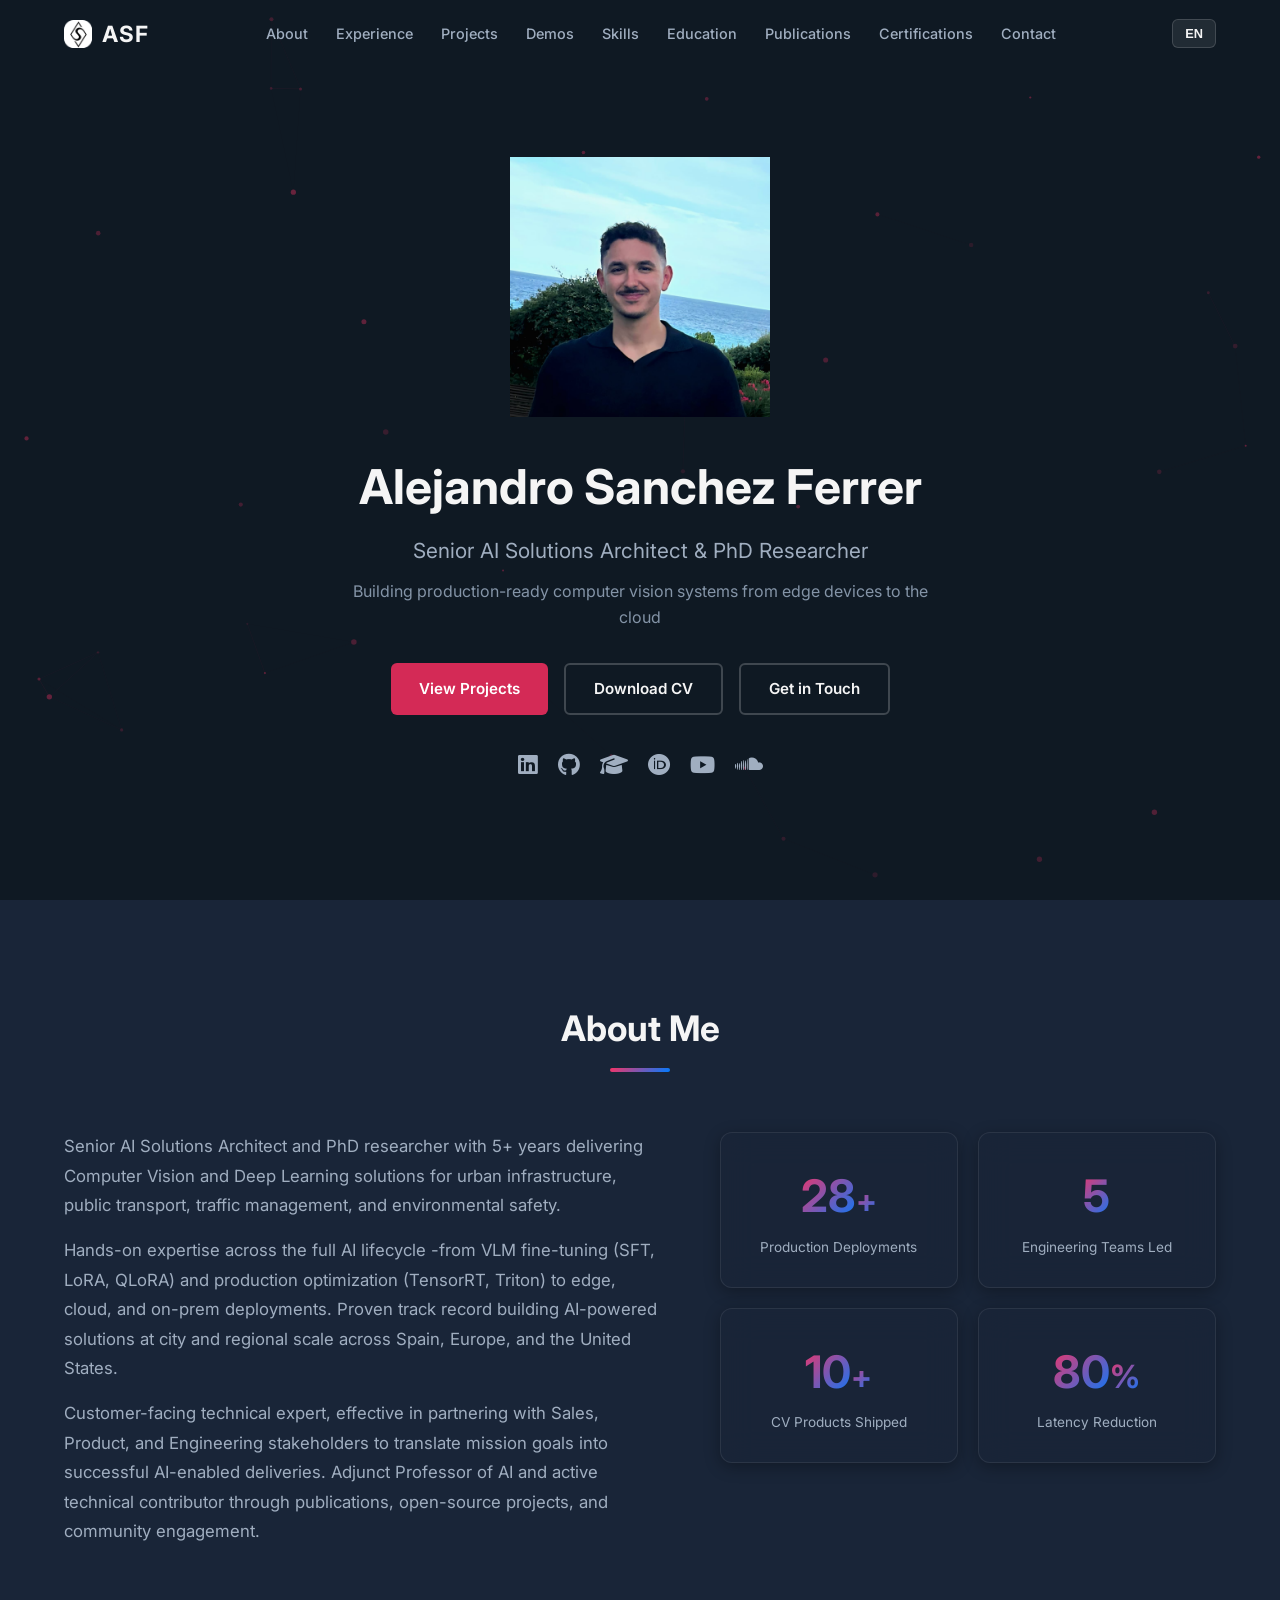
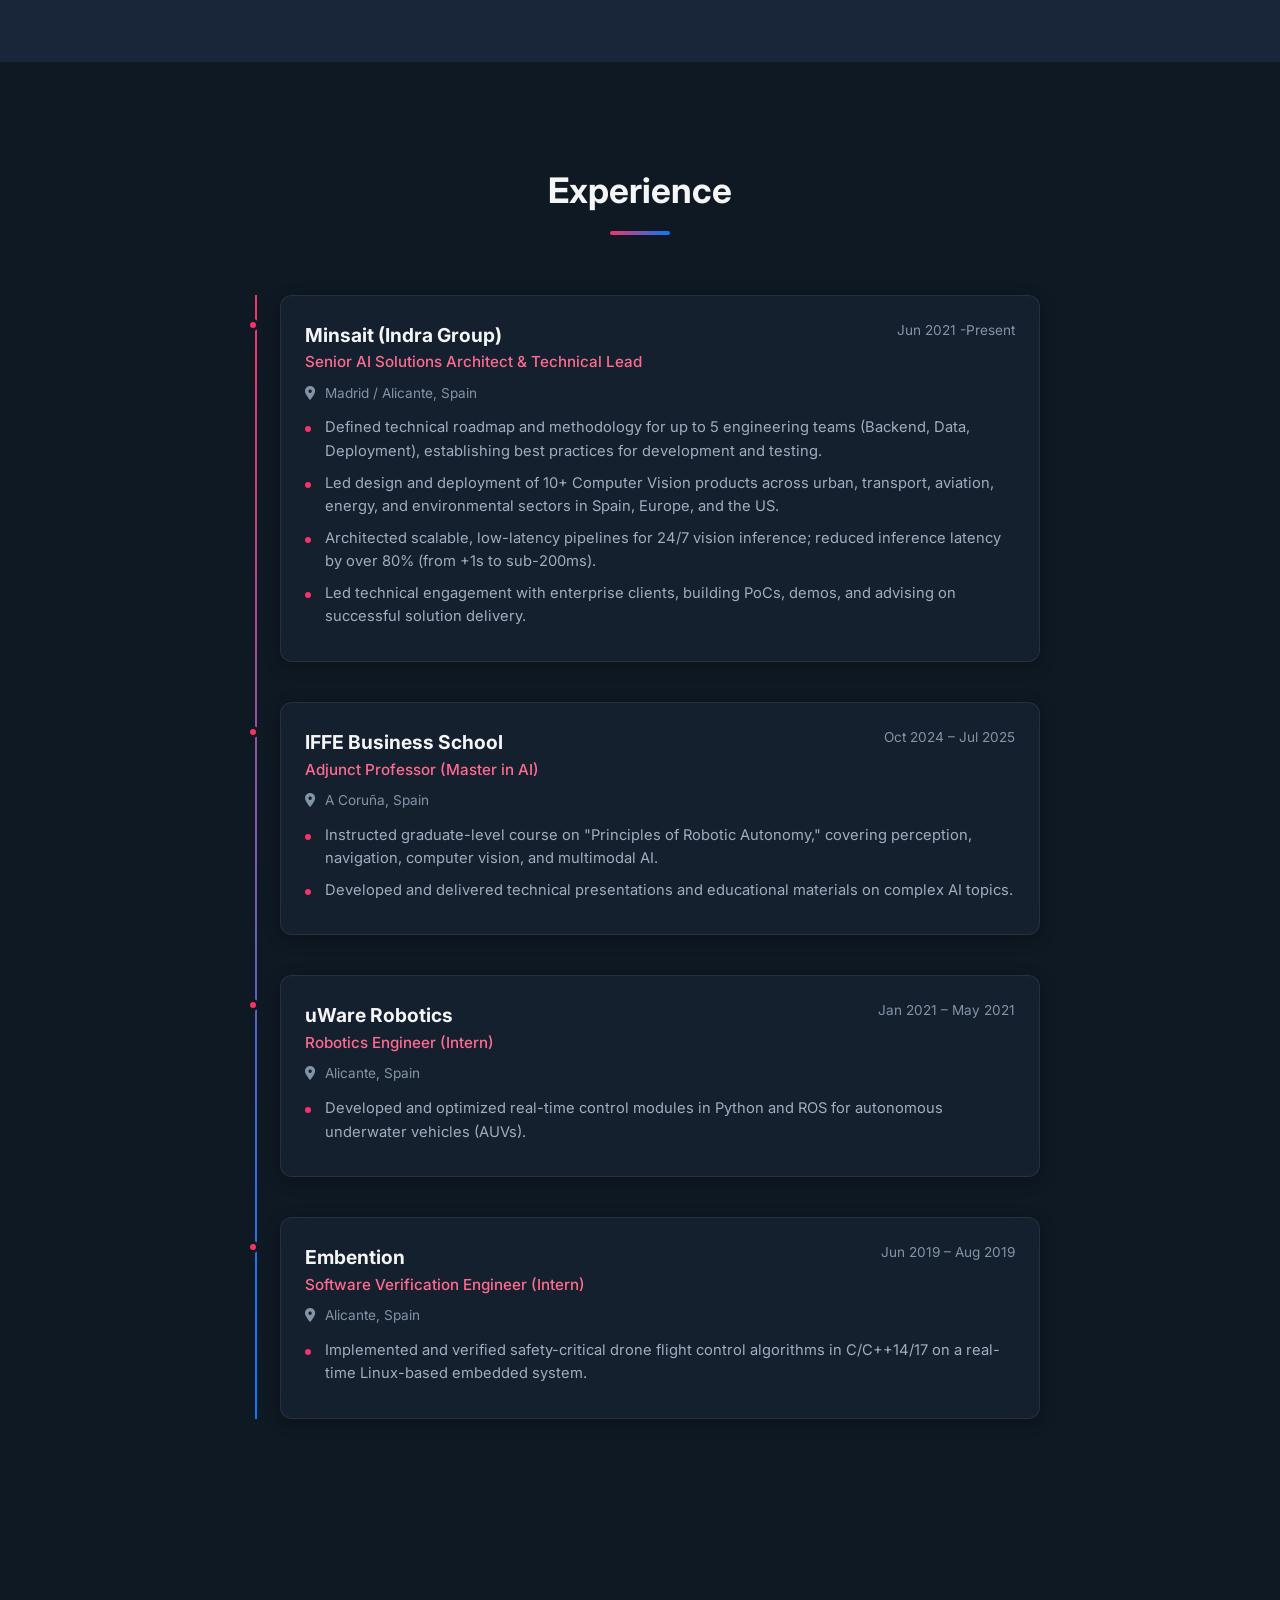
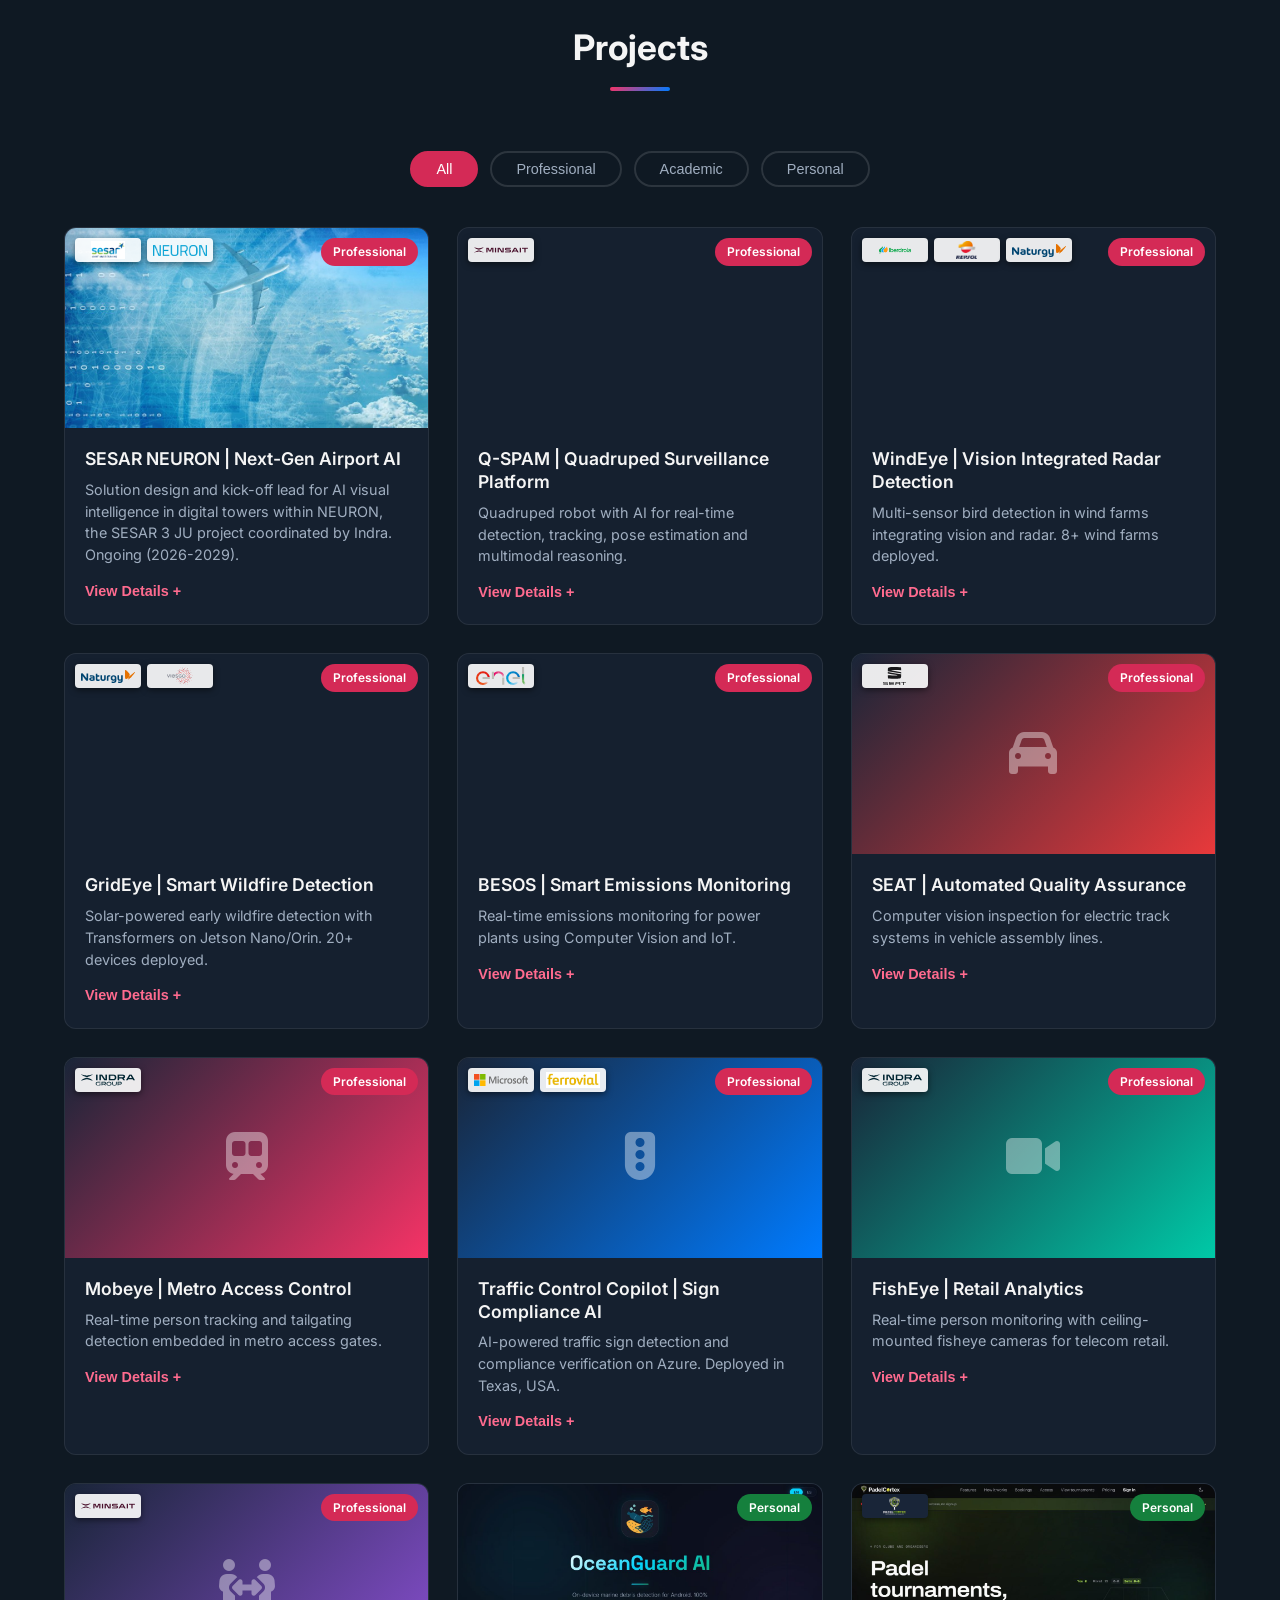
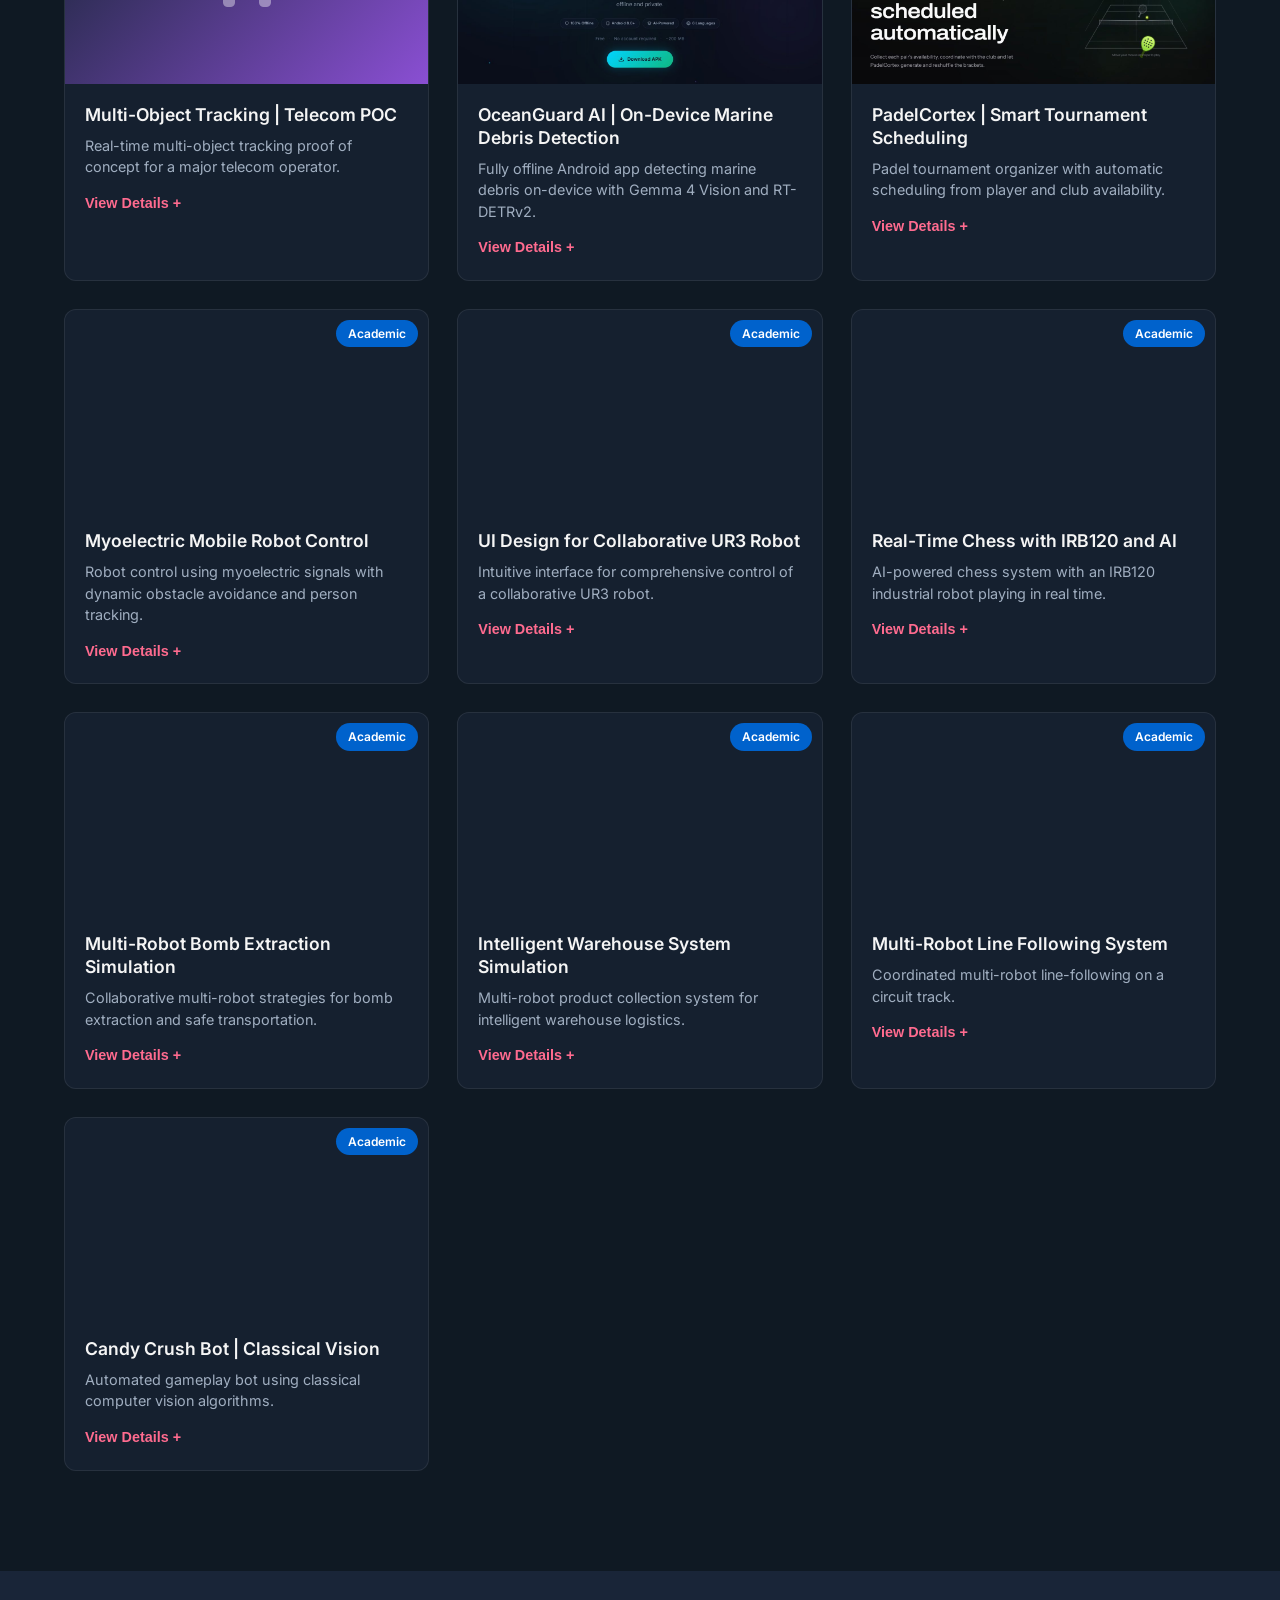
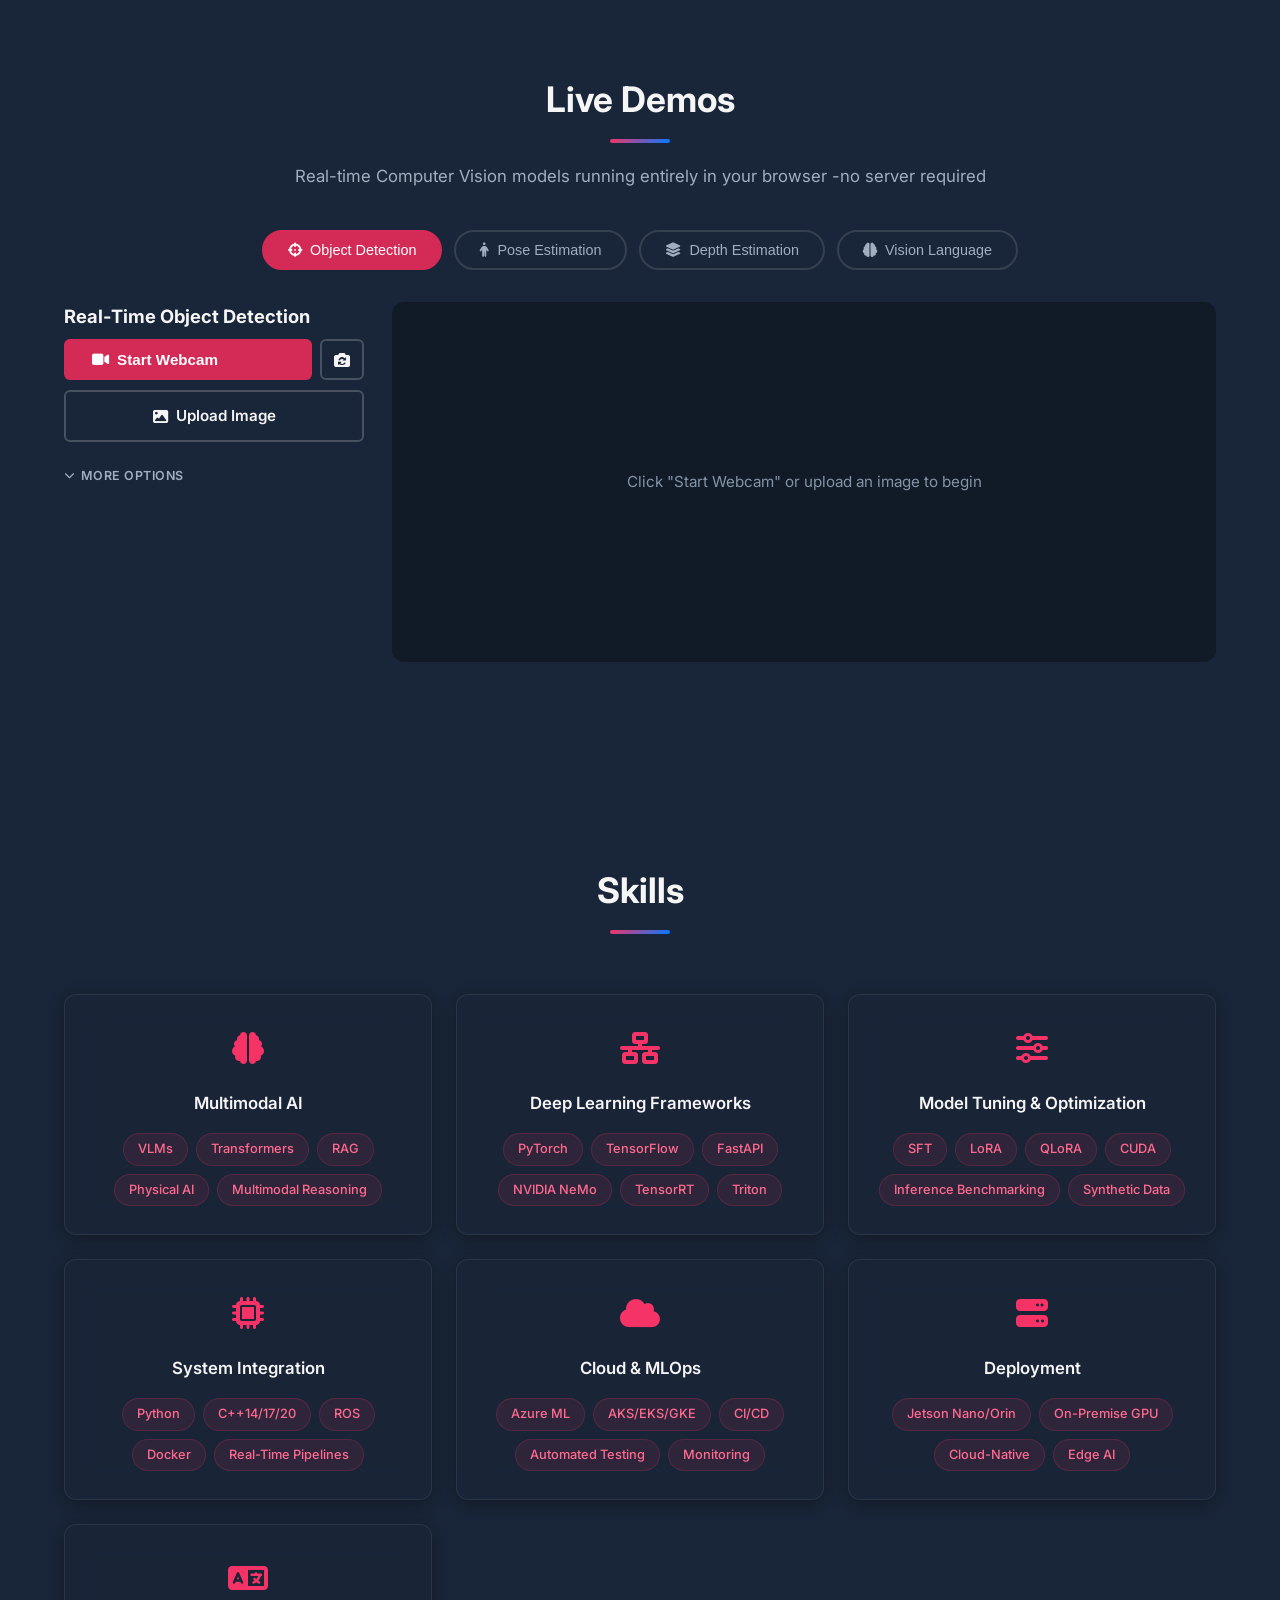
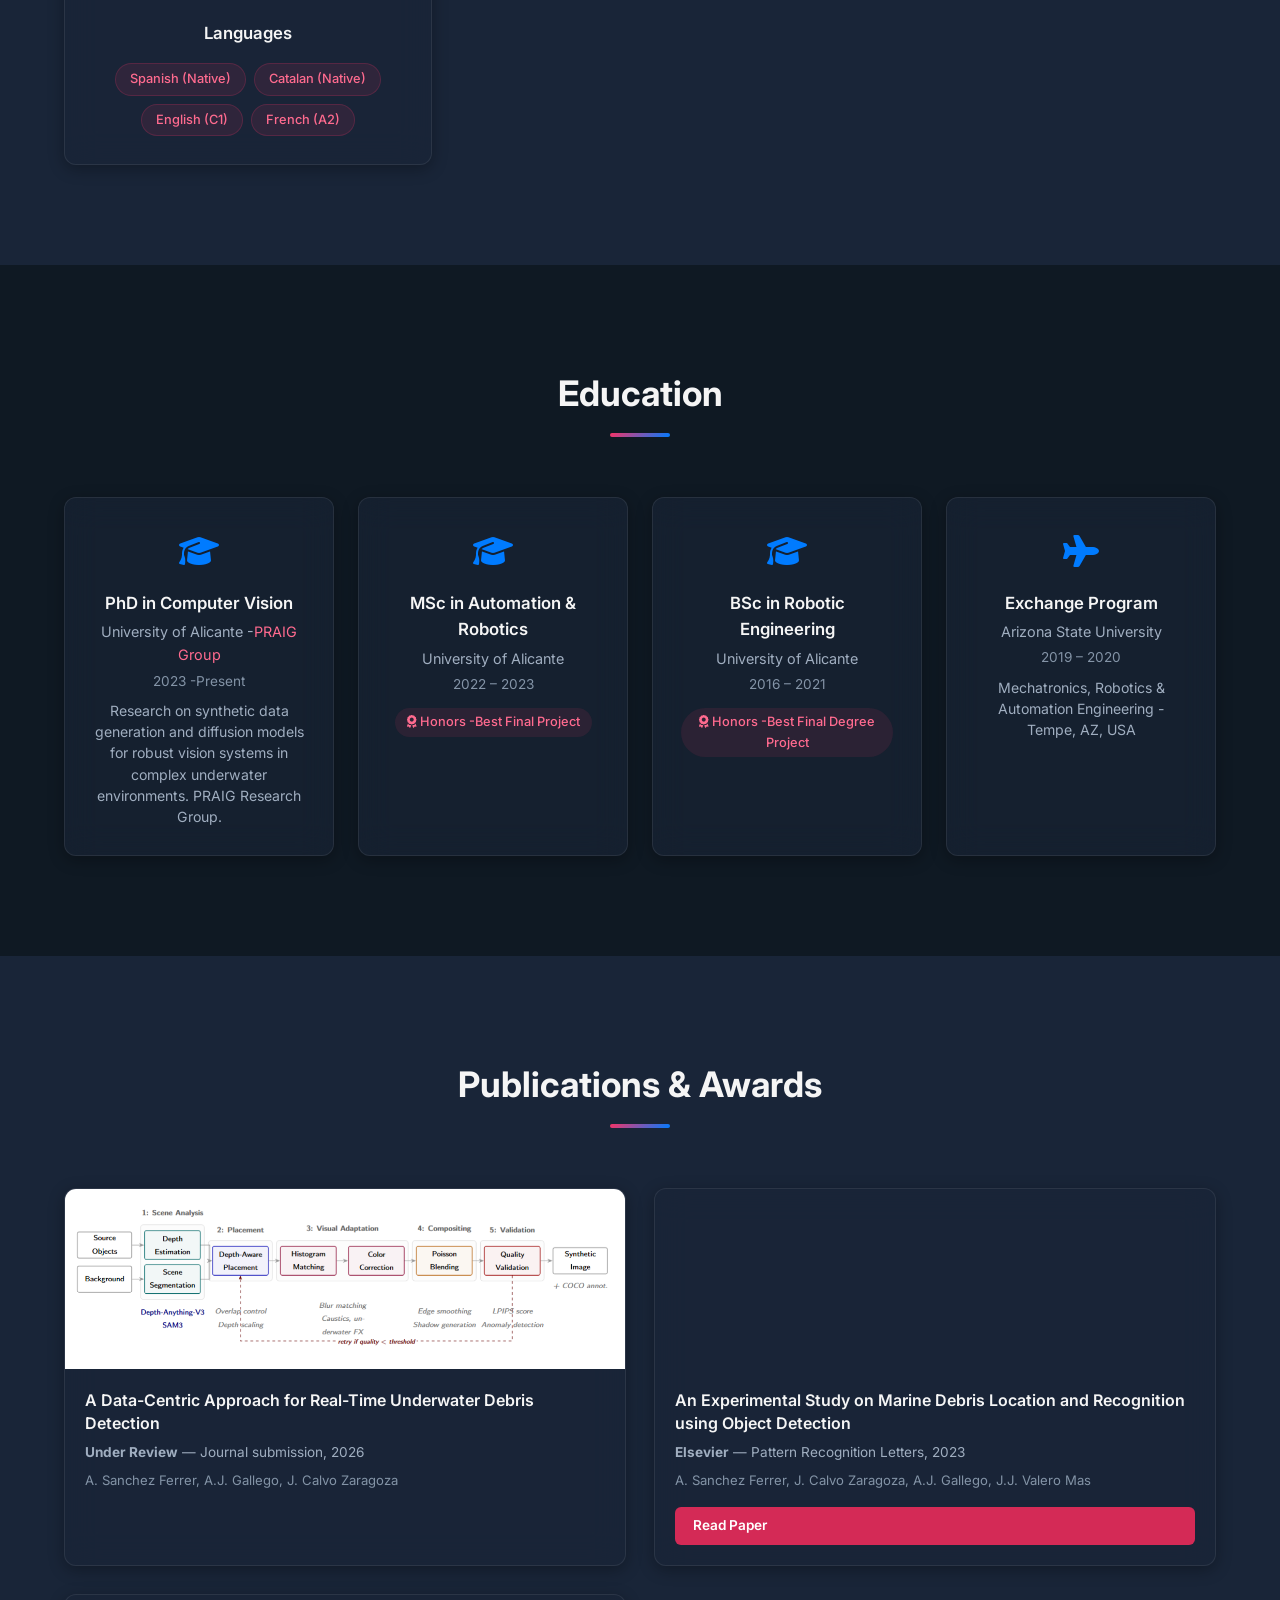
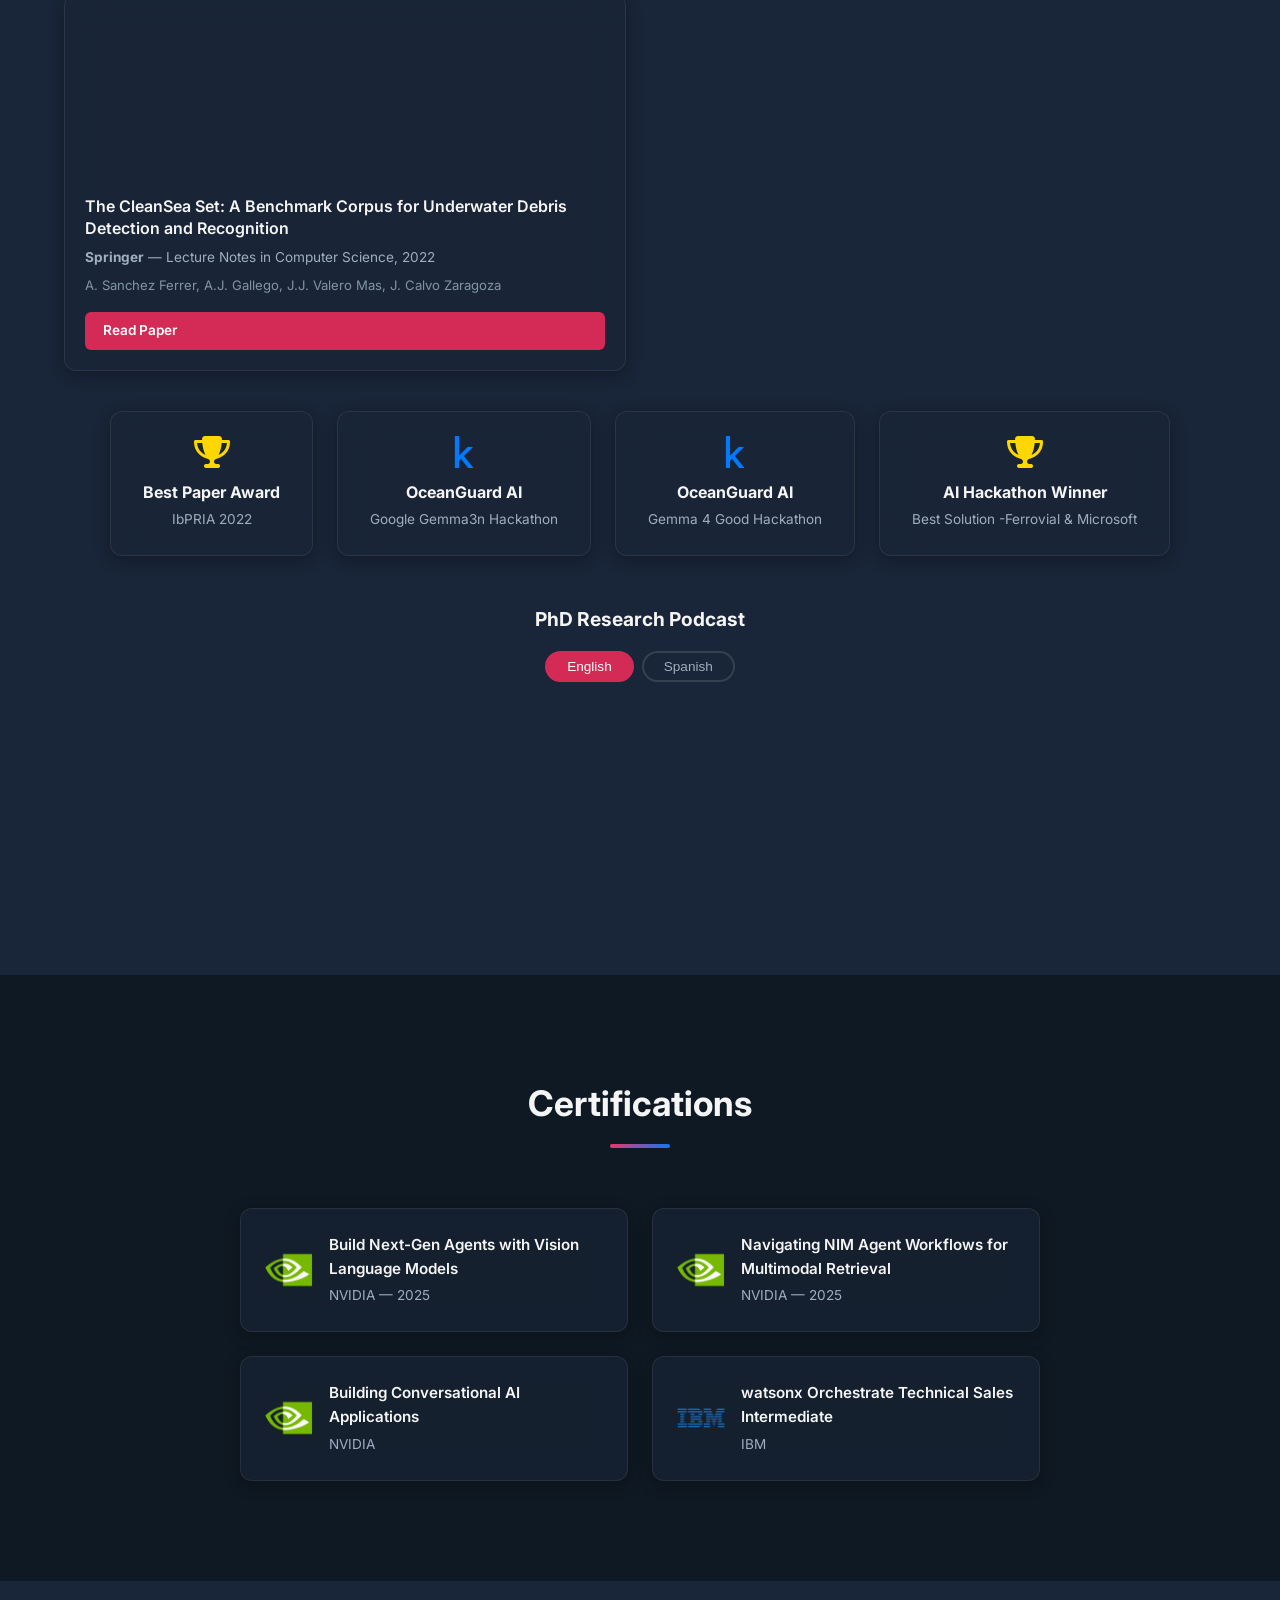
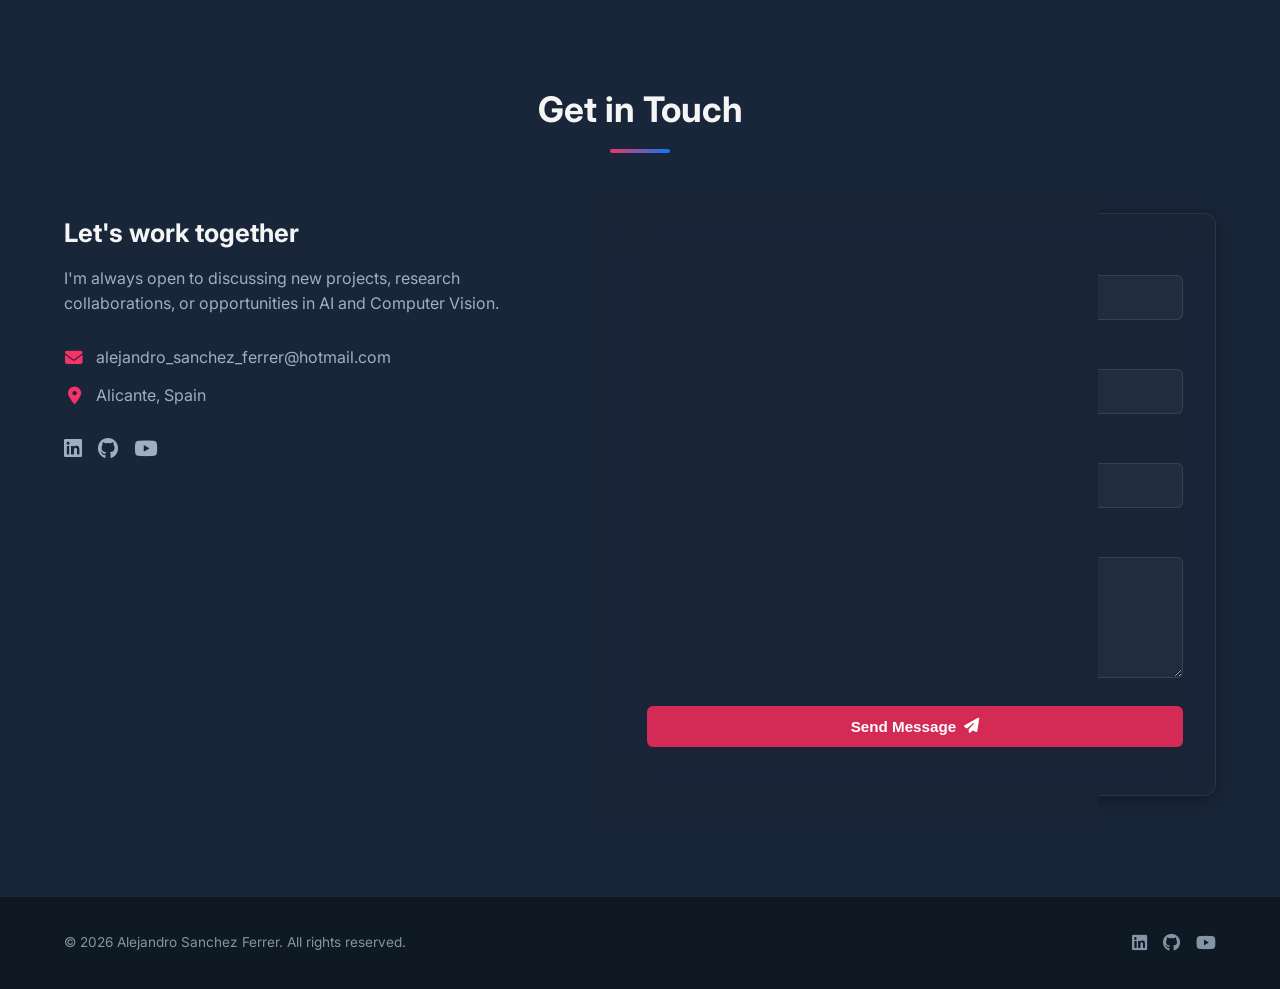
==== commit 8bef27f3: "[ADD] ARIA tabs, main landmark, skip link and focus-visible styles" ====
--- a/index.html
+++ b/index.html
@@ -53,6 +53,7 @@
   </script>
 </head>
 <body>
+  <a href="#main" class="skip-link">Skip to content</a>
 
   <!-- ========== NAV ========== -->
   <nav id="navbar">
@@ -73,12 +74,14 @@
         <button class="lang-toggle" id="langToggle" aria-label="Toggle language">
           <span class="lang-flag">EN</span>
         </button>
-        <button class="hamburger" id="hamburger" aria-label="Menu">
+        <button class="hamburger" id="hamburger" aria-label="Menu" aria-expanded="false" aria-controls="navLinks">
           <span></span><span></span><span></span>
         </button>
       </div>
     </div>
   </nav>
+
+  <main id="main">
 
   <!-- ========== HERO ========== -->
   <section id="hero">
@@ -622,23 +625,23 @@
       <h2 class="section-title" data-i18n="demos.title">Live Demos</h2>
       <p class="demos-subtitle" data-i18n="demos.subtitle">Real-time Computer Vision models running entirely in your browser — no server required</p>
 
-      <div class="demo-tabs">
-        <button class="demo-tab active" data-demo="detection">
-          <i class="fas fa-crosshairs"></i> <span data-i18n="demos.tab_detection">Object Detection</span>
+      <div class="demo-tabs" role="tablist" aria-label="Live demos">
+        <button class="demo-tab active" data-demo="detection" type="button" role="tab" id="tab-detection" aria-controls="demo-detection" aria-selected="true">
+          <i class="fas fa-crosshairs" aria-hidden="true"></i> <span data-i18n="demos.tab_detection">Object Detection</span>
         </button>
-        <button class="demo-tab" data-demo="pose">
-          <i class="fas fa-person"></i> <span data-i18n="demos.tab_pose">Pose Estimation</span>
+        <button class="demo-tab" data-demo="pose" type="button" role="tab" id="tab-pose" aria-controls="demo-pose" aria-selected="false">
+          <i class="fas fa-person" aria-hidden="true"></i> <span data-i18n="demos.tab_pose">Pose Estimation</span>
         </button>
-        <button class="demo-tab" data-demo="depth">
-          <i class="fas fa-layer-group"></i> <span data-i18n="demos.tab_depth">Depth Estimation</span>
+        <button class="demo-tab" data-demo="depth" type="button" role="tab" id="tab-depth" aria-controls="demo-depth" aria-selected="false">
+          <i class="fas fa-layer-group" aria-hidden="true"></i> <span data-i18n="demos.tab_depth">Depth Estimation</span>
         </button>
-        <button class="demo-tab" data-demo="vlm">
-          <i class="fas fa-brain"></i> <span data-i18n="demos.tab_vlm">Vision Language</span>
+        <button class="demo-tab" data-demo="vlm" type="button" role="tab" id="tab-vlm" aria-controls="demo-vlm" aria-selected="false">
+          <i class="fas fa-brain" aria-hidden="true"></i> <span data-i18n="demos.tab_vlm">Vision Language</span>
         </button>
       </div>
 
       <!-- Object Detection -->
-      <div class="demo-content" id="demo-detection">
+      <div class="demo-content" id="demo-detection" role="tabpanel" aria-labelledby="tab-detection">
         <div class="demo-sidebar">
           <h3 data-i18n="demos.det_title">Real-Time Object Detection</h3>
           <div class="demo-controls">
@@ -658,17 +661,17 @@
           <details class="demo-options-collapsible">
             <summary data-i18n="demos.more_options">More options</summary>
             <div class="demo-options">
-              <label class="demo-option">
-                <span data-i18n="demos.filter_classes">Filter classes</span>
+              <div class="demo-option" role="group" aria-labelledby="detClassFilterLabel">
+                <span id="detClassFilterLabel" data-i18n="demos.filter_classes">Filter classes</span>
                 <div class="det-filter-pills" id="detClassFilter">
-                  <button class="det-pill active" data-group="all" data-i18n="demos.all_classes">All</button>
-                  <button class="det-pill" data-group="person">Person</button>
-                  <button class="det-pill" data-group="vehicle" data-i18n="demos.vehicles">Vehicles</button>
-                  <button class="det-pill" data-group="animal" data-i18n="demos.animals">Animals</button>
-                  <button class="det-pill" data-group="furniture" data-i18n="demos.furniture">Furniture</button>
-                  <button class="det-pill" data-group="food" data-i18n="demos.food">Food</button>
+                  <button type="button" class="det-pill active" data-group="all" data-i18n="demos.all_classes">All</button>
+                  <button type="button" class="det-pill" data-group="person">Person</button>
+                  <button type="button" class="det-pill" data-group="vehicle" data-i18n="demos.vehicles">Vehicles</button>
+                  <button type="button" class="det-pill" data-group="animal" data-i18n="demos.animals">Animals</button>
+                  <button type="button" class="det-pill" data-group="furniture" data-i18n="demos.furniture">Furniture</button>
+                  <button type="button" class="det-pill" data-group="food" data-i18n="demos.food">Food</button>
                 </div>
-              </label>
+              </div>
               <label class="demo-option">
                 <span data-i18n="demos.confidence">Min confidence</span>
                 <div class="range-row">
@@ -696,7 +699,7 @@
       </div>
 
       <!-- Pose Estimation -->
-      <div class="demo-content hidden" id="demo-pose">
+      <div class="demo-content hidden" id="demo-pose" role="tabpanel" aria-labelledby="tab-pose">
         <div class="demo-sidebar">
           <h3 data-i18n="demos.pose_title">Real-Time Pose Estimation</h3>
           <div class="demo-controls">
@@ -747,7 +750,7 @@
       </div>
 
       <!-- Depth Estimation -->
-      <div class="demo-content hidden" id="demo-depth">
+      <div class="demo-content hidden" id="demo-depth" role="tabpanel" aria-labelledby="tab-depth">
         <div class="demo-sidebar">
           <h3 data-i18n="demos.depth_title">Monocular Depth Estimation</h3>
           <div class="demo-controls">
@@ -784,7 +787,7 @@
       </div>
 
       <!-- Vision Language Model -->
-      <div class="demo-content hidden" id="demo-vlm">
+      <div class="demo-content hidden" id="demo-vlm" role="tabpanel" aria-labelledby="tab-vlm">
         <div class="demo-sidebar">
           <h3 data-i18n="demos.vlm_title">Vision Language Model</h3>
           <div class="demo-controls">
@@ -1110,6 +1113,8 @@
     </div>
   </section>
 
+  </main>
+
   <!-- ========== FOOTER ========== -->
   <footer>
     <div class="container">
--- a/css/styles.css
+++ b/css/styles.css
@@ -6,11 +6,15 @@
   --bg-secondary: #192538;
   --bg-card: rgba(25, 37, 56, 0.6);
   --accent-pink: #f63366;
+  --accent-pink-strong: #d42a56; /* AA >= 4.5:1 with white text */
+  --accent-pink-text: #ff6b8f;   /* AA >= 4.5:1 as text on both dark backgrounds */
   --accent-blue: #007bff;
+  --accent-blue-strong: #0062cc; /* AA >= 4.5:1 with white text */
+  --accent-blue-text: #4da3ff;   /* AA >= 4.5:1 as text on both dark backgrounds */
   --accent-gradient: linear-gradient(135deg, #f63366, #007bff);
   --text-primary: #f5f5f5;
   --text-secondary: #a0aec0;
-  --text-muted: #6b7b8d;
+  --text-muted: #8494a7;
   --glass-blur: 16px;
   --glass-border: 1px solid rgba(255, 255, 255, 0.08);
   --radius-sm: 6px;
@@ -41,7 +45,7 @@
   overflow-x: hidden;
 }
 
-a { color: var(--accent-pink); text-decoration: none; transition: color var(--transition-fast); }
+a { color: var(--accent-pink-text); text-decoration: none; transition: color var(--transition-fast); }
 a:hover { color: #ff5580; }
 
 img { max-width: 100%; height: auto; display: block; }
@@ -49,6 +53,33 @@
 .container { max-width: 1200px; margin: 0 auto; padding: 0 24px; }
 
 .hidden { display: none !important; }
+
+/* Skip link: visually hidden until keyboard-focused */
+.skip-link {
+  position: absolute;
+  left: -9999px;
+  top: 0;
+  z-index: 2000;
+  background: var(--accent-pink-strong);
+  color: #fff;
+  padding: 10px 18px;
+  border-radius: 0 0 var(--radius-sm) 0;
+  font-weight: 600;
+}
+.skip-link:focus {
+  left: 0;
+  color: #fff;
+}
+
+a:focus-visible,
+button:focus-visible,
+input:focus-visible,
+select:focus-visible,
+textarea:focus-visible,
+summary:focus-visible {
+  outline: 2px solid var(--accent-pink-text);
+  outline-offset: 2px;
+}
 
 /* ==============================
    GLASS CARD
@@ -84,11 +115,11 @@
 }
 
 .btn-primary {
-  background: var(--accent-pink);
+  background: var(--accent-pink-strong);
   color: #fff;
 }
 .btn-primary:hover {
-  background: #d42a56;
+  background: #b82349;
   color: #fff;
   box-shadow: var(--shadow-glow);
   transform: translateY(-2px);
@@ -108,14 +139,14 @@
 .btn-small {
   padding: 8px 18px;
   font-size: 0.85rem;
-  background: var(--accent-pink);
+  background: var(--accent-pink-strong);
   color: #fff;
   border-radius: var(--radius-sm);
   display: inline-block;
   font-weight: 600;
   transition: all var(--transition-normal);
 }
-.btn-small:hover { background: #d42a56; color: #fff; transform: translateY(-1px); }
+.btn-small:hover { background: #b82349; color: #fff; transform: translateY(-1px); }
 
 .btn-full { width: 100%; justify-content: center; }
 
@@ -427,6 +458,14 @@
   color: var(--text-secondary);
   margin-top: 4px;
 }
+/* Windows High Contrast: transparent gradient text would disappear entirely */
+@media (forced-colors: active) {
+  .stat-number, .stat-plus {
+    background: none;
+    -webkit-text-fill-color: currentColor;
+    background-clip: border-box;
+  }
+}
 
 /* ==============================
    EXPERIENCE TIMELINE
@@ -483,7 +522,7 @@
 }
 .timeline-role {
   display: block;
-  color: var(--accent-pink);
+  color: var(--accent-pink-text);
   font-size: 0.95rem;
   font-weight: 500;
 }
@@ -544,8 +583,8 @@
 }
 .filter-btn:hover { border-color: var(--accent-pink); color: var(--text-primary); }
 .filter-btn.active {
-  background: var(--accent-pink);
-  border-color: var(--accent-pink);
+  background: var(--accent-pink-strong);
+  border-color: var(--accent-pink-strong);
   color: #fff;
 }
 
@@ -633,11 +672,11 @@
   border-radius: 50px;
   font-size: 0.75rem;
   font-weight: 600;
-  background: var(--accent-pink);
+  background: var(--accent-pink-strong);
   color: #fff;
 }
-.badge-academic { background: var(--accent-blue); }
-.badge-personal { background: #16a34a; }
+.badge-academic { background: var(--accent-blue-strong); }
+.badge-personal { background: #15803d; }
 
 .project-info {
   padding: 20px;
@@ -658,7 +697,7 @@
 .project-expand-btn {
   background: none;
   border: none;
-  color: var(--accent-pink);
+  color: var(--accent-pink-text);
   font-weight: 600;
   font-size: 0.9rem;
   cursor: pointer;
@@ -706,12 +745,12 @@
 }
 .project-links a {
   font-size: 0.85rem;
-  color: var(--accent-blue);
+  color: var(--accent-blue-text);
   display: inline-flex;
   align-items: center;
   gap: 6px;
 }
-.project-links a:hover { color: #4da3ff; }
+.project-links a:hover { color: #7db8ff; }
 
 /* ==============================
    LIVE DEMOS
@@ -749,8 +788,8 @@
 }
 .demo-tab:hover { border-color: var(--accent-pink); color: var(--text-primary); }
 .demo-tab.active {
-  background: var(--accent-pink);
-  border-color: var(--accent-pink);
+  background: var(--accent-pink-strong);
+  border-color: var(--accent-pink-strong);
   color: #fff;
 }
 
@@ -868,12 +907,12 @@
   color: var(--text-primary);
 }
 .det-pill.active {
-  background: var(--accent-pink);
-  border-color: var(--accent-pink);
+  background: var(--accent-pink-strong);
+  border-color: var(--accent-pink-strong);
   color: #fff;
 }
-.det-pill[data-group="person"].active { background: #f63366; border-color: #f63366; }
-.det-pill[data-group="vehicle"].active { background: #007bff; border-color: #007bff; }
+.det-pill[data-group="person"].active { background: #d42a56; border-color: #d42a56; }
+.det-pill[data-group="vehicle"].active { background: #0062cc; border-color: #0062cc; }
 .det-pill[data-group="animal"].active { background: #4ade80; border-color: #4ade80; color: #0f1923; }
 .det-pill[data-group="furniture"].active { background: #fb923c; border-color: #fb923c; color: #0f1923; }
 .det-pill[data-group="food"].active { background: #facc15; border-color: #facc15; color: #0f1923; }
@@ -892,7 +931,7 @@
   text-align: right;
   font-variant-numeric: tabular-nums;
   font-weight: 600;
-  color: var(--accent-pink);
+  color: var(--accent-pink-text);
   font-size: 0.85rem;
 }
 .demo-checkbox {
@@ -916,7 +955,7 @@
   margin-top: 8px;
   min-height: 20px;
 }
-.demo-status-loading { color: var(--accent-blue); }
+.demo-status-loading { color: var(--accent-blue-text); }
 .demo-status-loading::before { content: ""; display: inline-block; width: 12px; height: 12px; border: 2px solid var(--accent-blue); border-top-color: transparent; border-radius: 50%; animation: demospin 0.8s linear infinite; margin-right: 8px; vertical-align: middle; }
 @keyframes demospin { to { transform: rotate(360deg); } }
 .demo-status-success { color: #4ade80; }
@@ -925,7 +964,7 @@
 .demo-fps {
   font-size: 1.1rem;
   font-weight: 700;
-  color: var(--accent-pink);
+  color: var(--accent-pink-text);
   margin-top: 8px;
 }
 
@@ -1142,7 +1181,7 @@
   font-size: 0.8rem;
   font-weight: 500;
   background: rgba(246, 51, 102, 0.1);
-  color: var(--accent-pink);
+  color: var(--accent-pink-text);
   border: 1px solid rgba(246, 51, 102, 0.2);
 }
 
@@ -1190,7 +1229,7 @@
   font-size: 0.8rem;
   font-weight: 500;
   background: rgba(246, 51, 102, 0.1);
-  color: var(--accent-pink);
+  color: var(--accent-pink-text);
   margin-top: 4px;
 }
 .edu-desc {
@@ -1297,8 +1336,8 @@
   transition: all var(--transition-fast);
 }
 .podcast-lang-btn.active {
-  background: var(--accent-pink);
-  border-color: var(--accent-pink);
+  background: var(--accent-pink-strong);
+  border-color: var(--accent-pink-strong);
   color: #fff;
 }
 .podcast-player {
@@ -1465,7 +1504,7 @@
   width: 44px;
   height: 44px;
   border-radius: 50%;
-  background: var(--accent-pink);
+  background: var(--accent-pink-strong);
   color: #fff;
   border: none;
   cursor: pointer;
@@ -1486,7 +1525,7 @@
   transform: translateY(0);
 }
 #backToTop:hover {
-  background: #d42a56;
+  background: #b82349;
   transform: translateY(-3px);
 }
 
@@ -1503,6 +1542,30 @@
 [data-reveal].revealed {
   opacity: 1;
   transform: translate(0, 0);
+}
+
+/* ==============================
+   REDUCED MOTION
+   ============================== */
+@media (prefers-reduced-motion: reduce) {
+  html { scroll-behavior: auto; }
+  .spin-container,
+  .morph-shape,
+  .morph-inner,
+  .morph-inner img,
+  .vlm-output .cursor { animation: none; }
+  /* Reveals must not hide content when the entrance animation is disabled */
+  [data-reveal] { opacity: 1; transform: none; transition: none; }
+  .btn:hover,
+  .project-card:hover,
+  .skill-card:hover,
+  .edu-card:hover,
+  .cert-card:hover,
+  .social-links a:hover,
+  .contact-socials a:hover,
+  .project-logos a:hover,
+  .morph-inner:hover img,
+  #backToTop:hover { transform: none; }
 }
 
 /* ==============================
@@ -1552,6 +1615,8 @@
   .timeline-header { flex-direction: column; }
 
   .projects-grid { grid-template-columns: 1fr; }
+  /* Longest project description (NEURON) exceeds 800px when text wraps on mobile */
+  .project-card.expanded .project-details { max-height: 1600px; }
 
   .demo-content { grid-template-columns: 1fr; }
   .demo-viewport { min-height: 220px; }
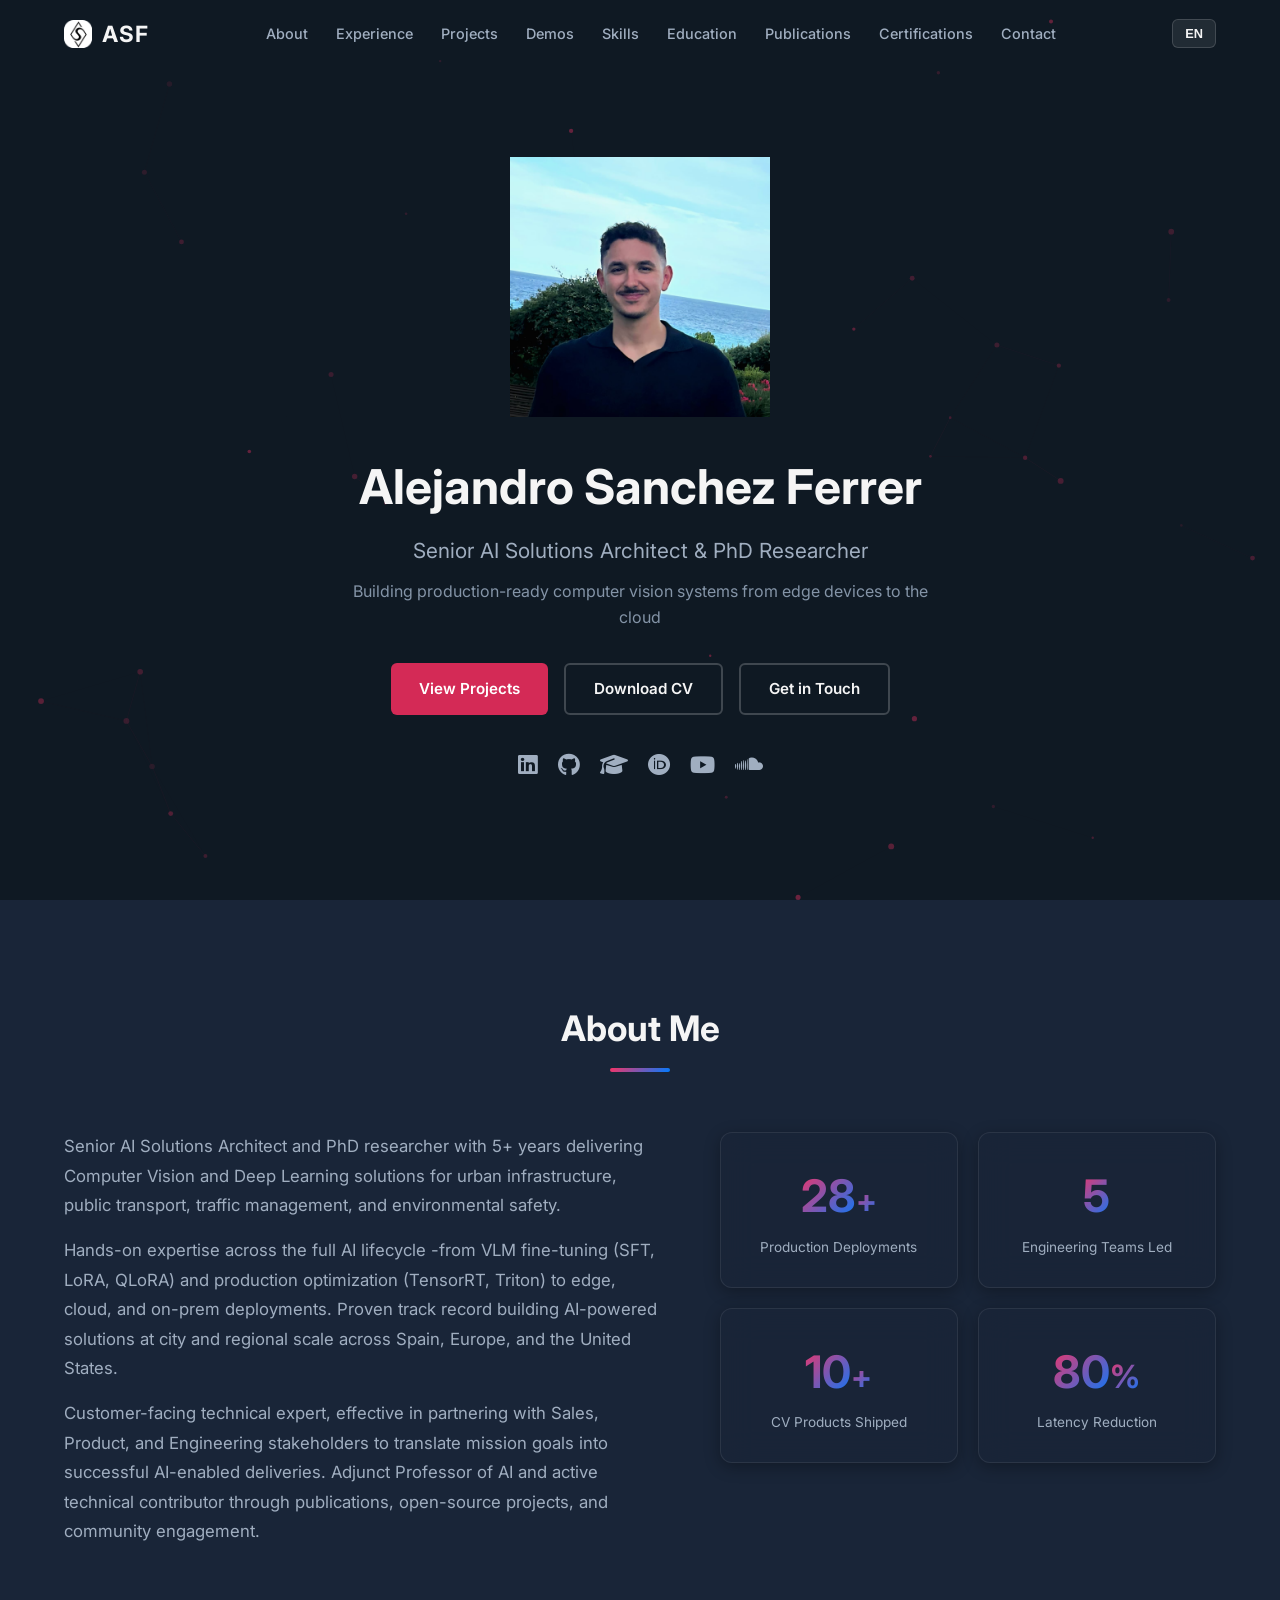
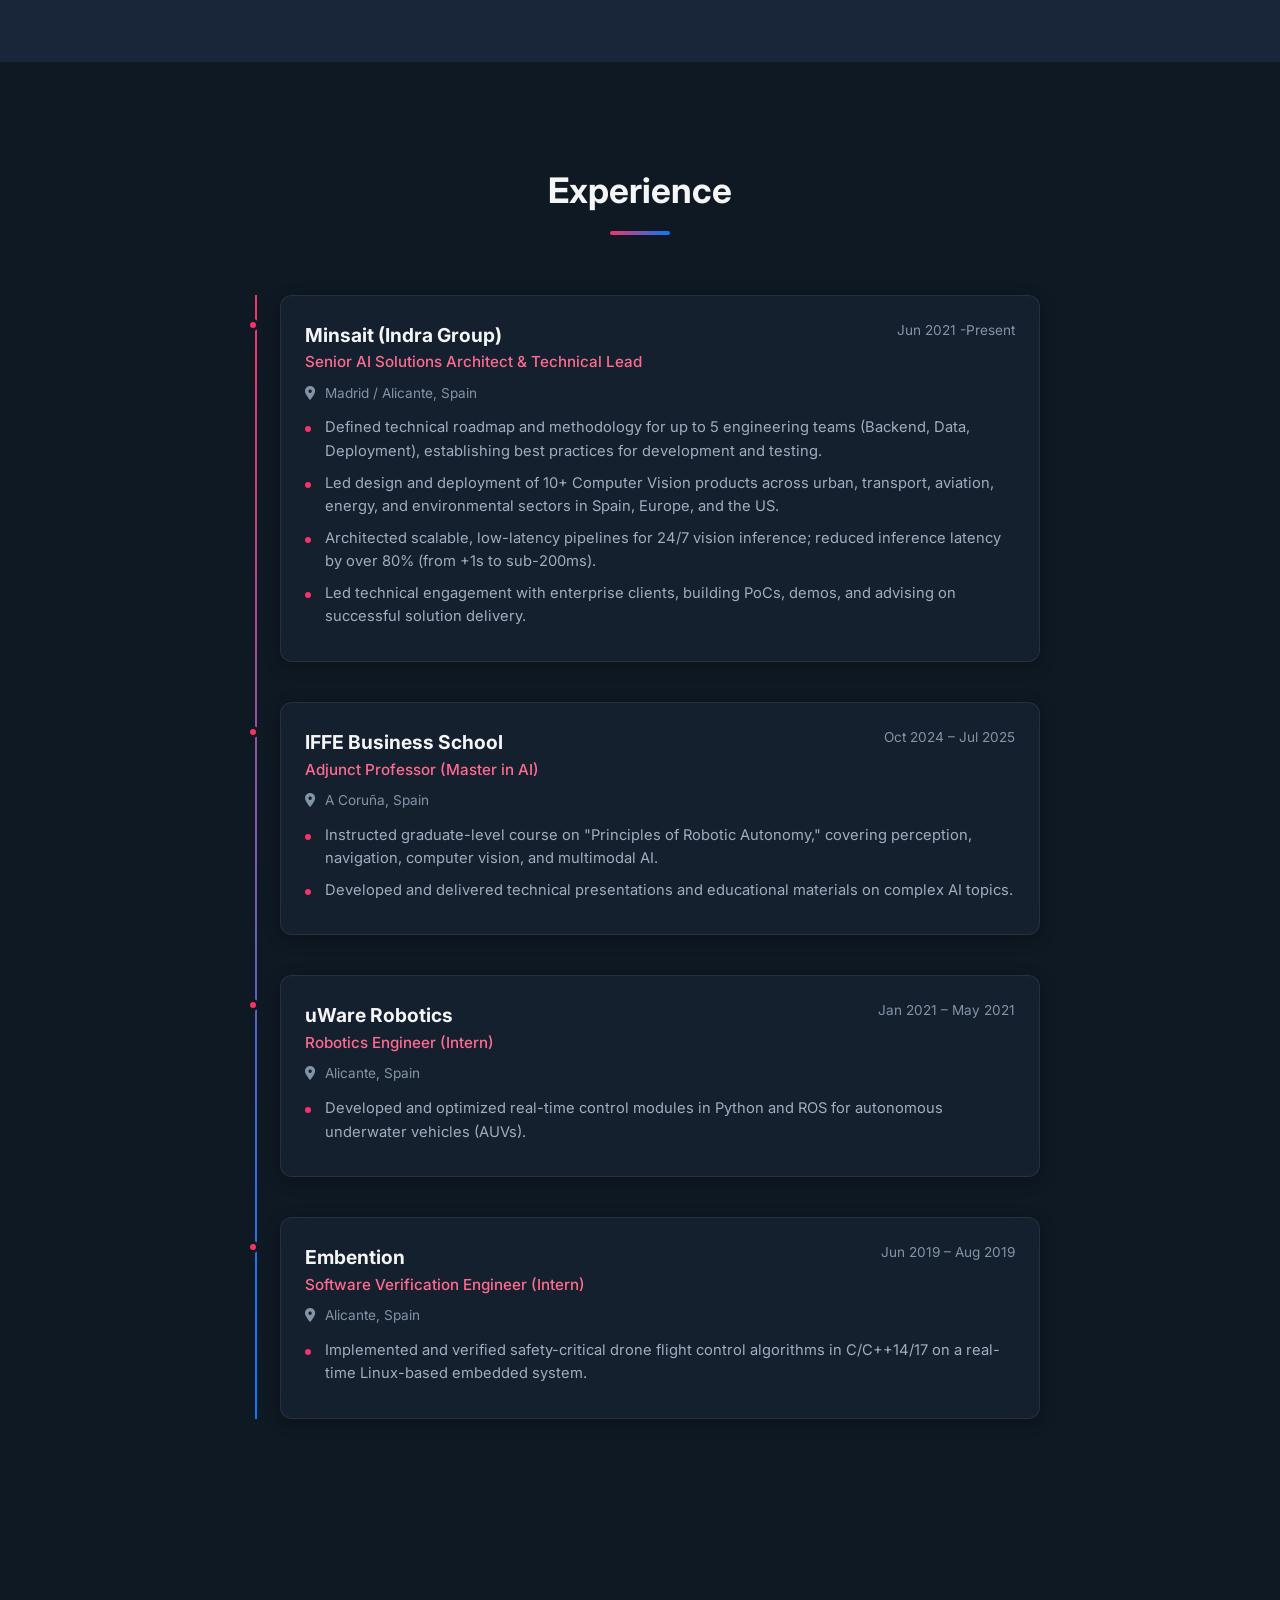
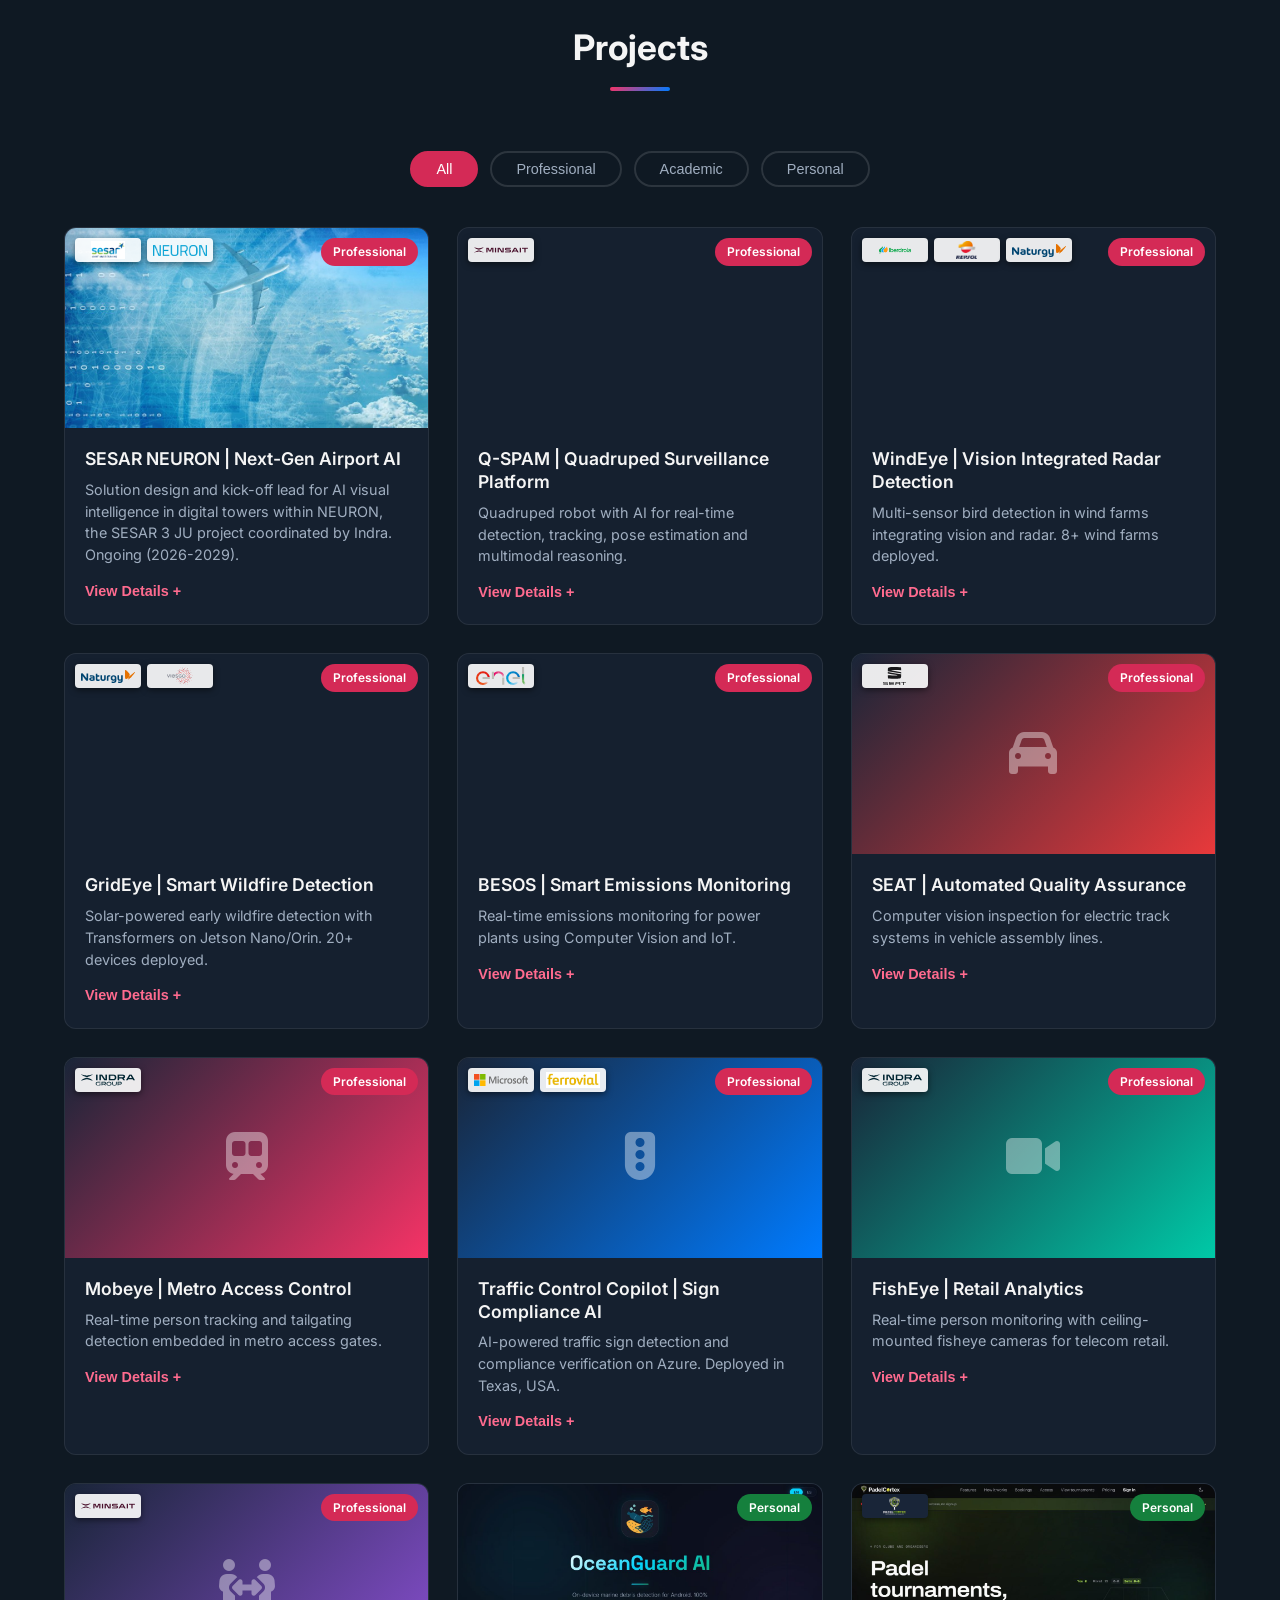
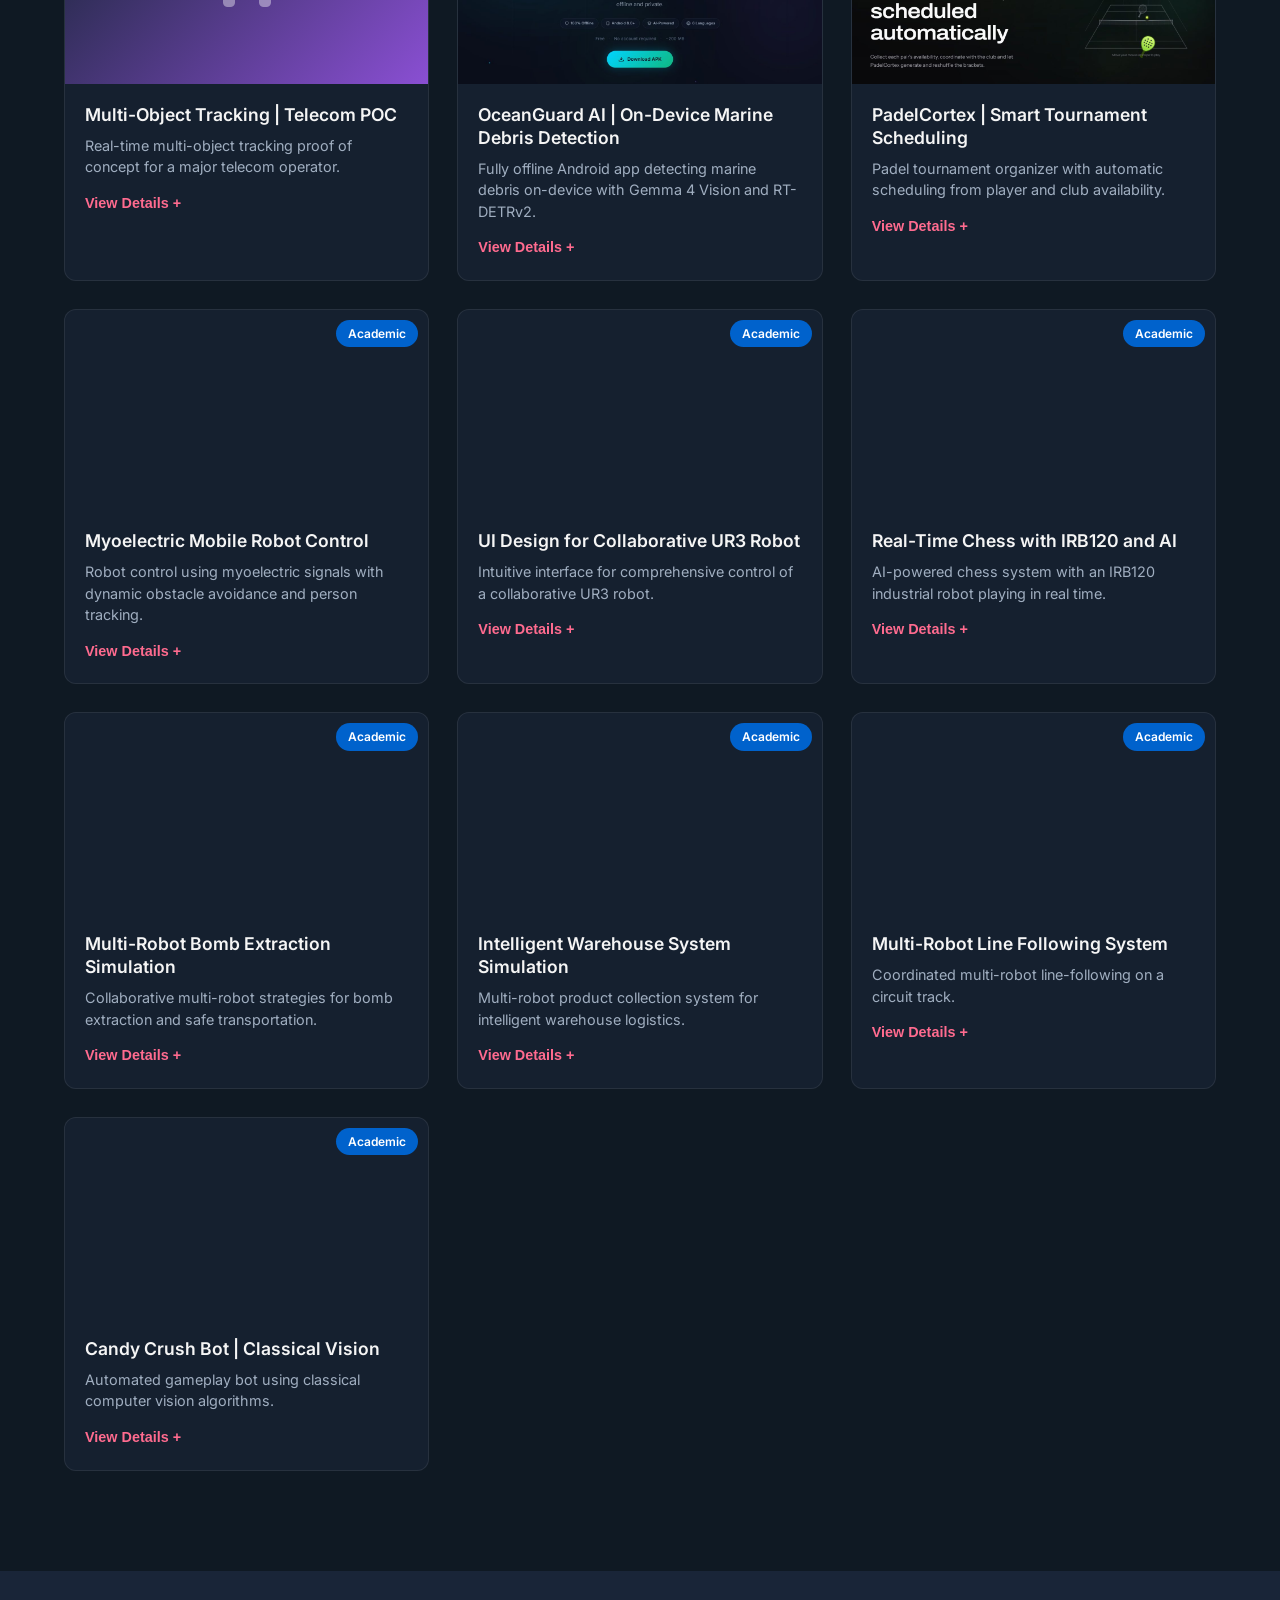
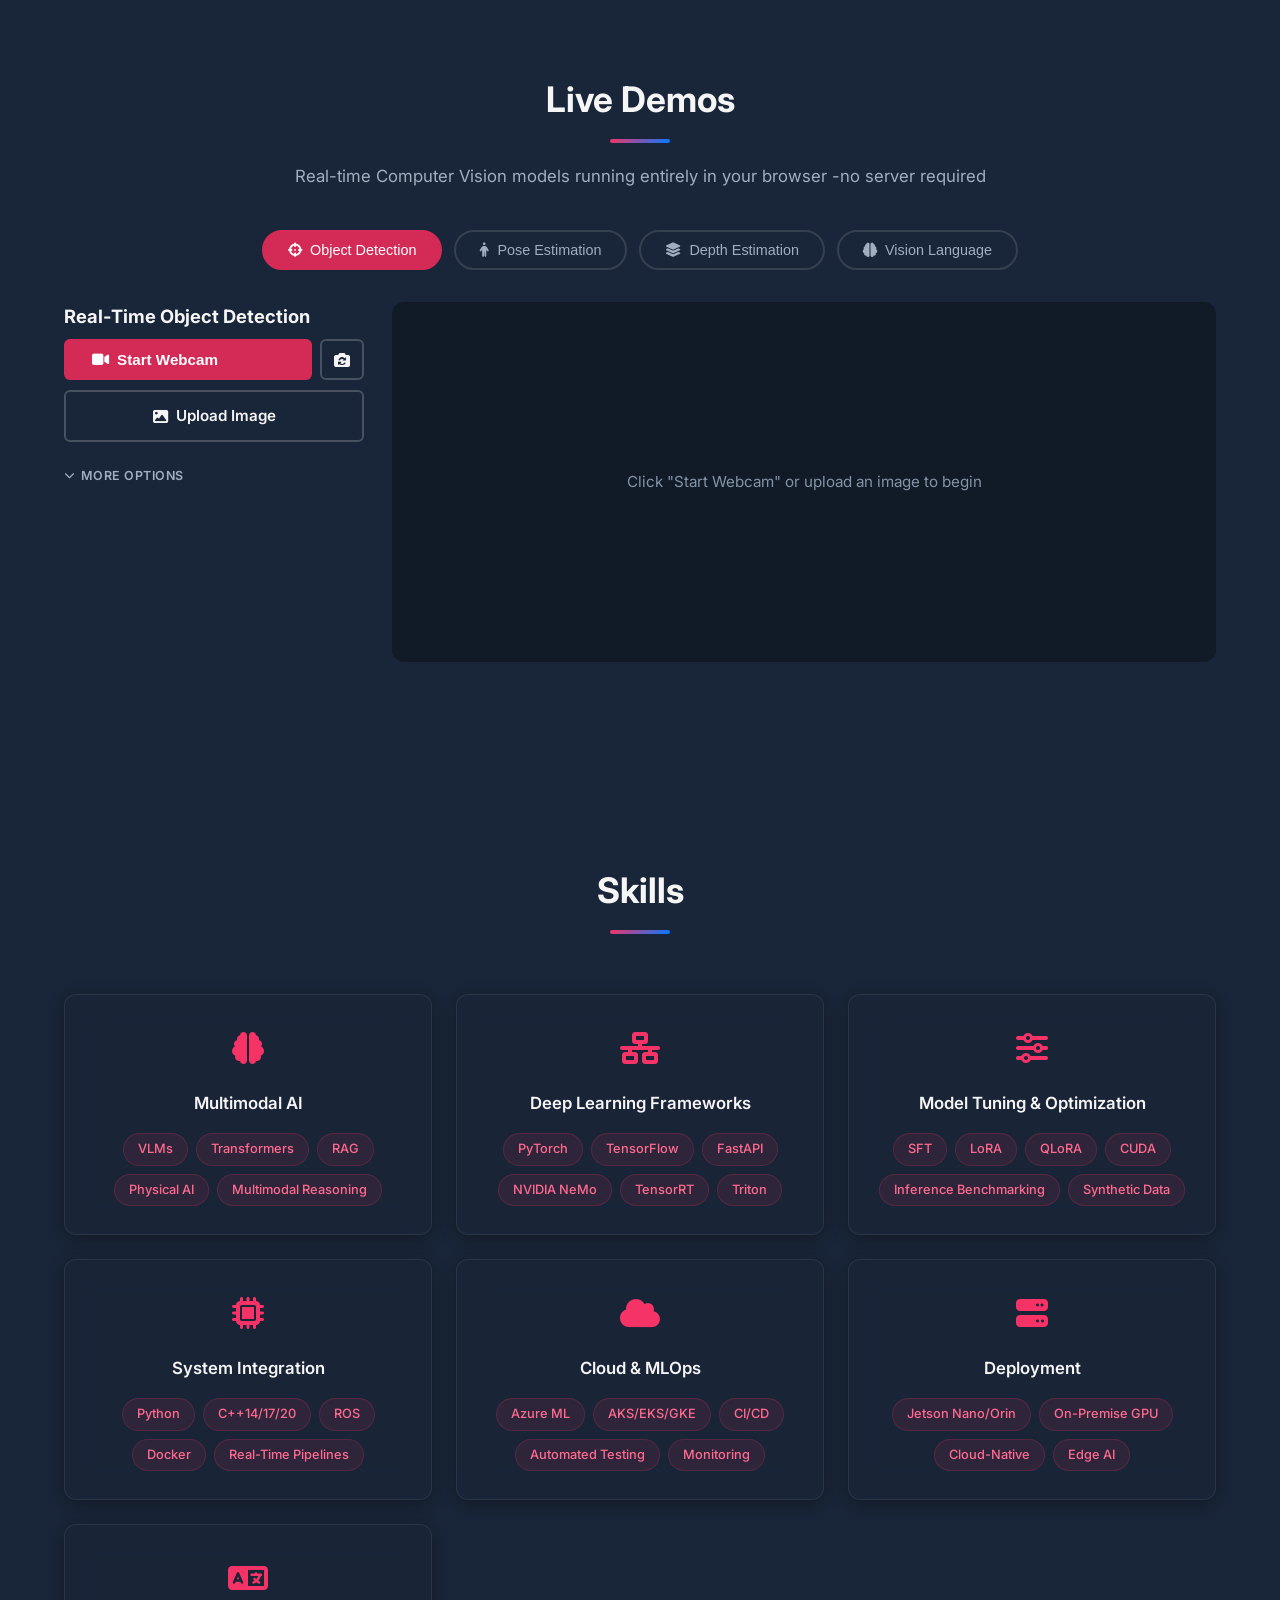
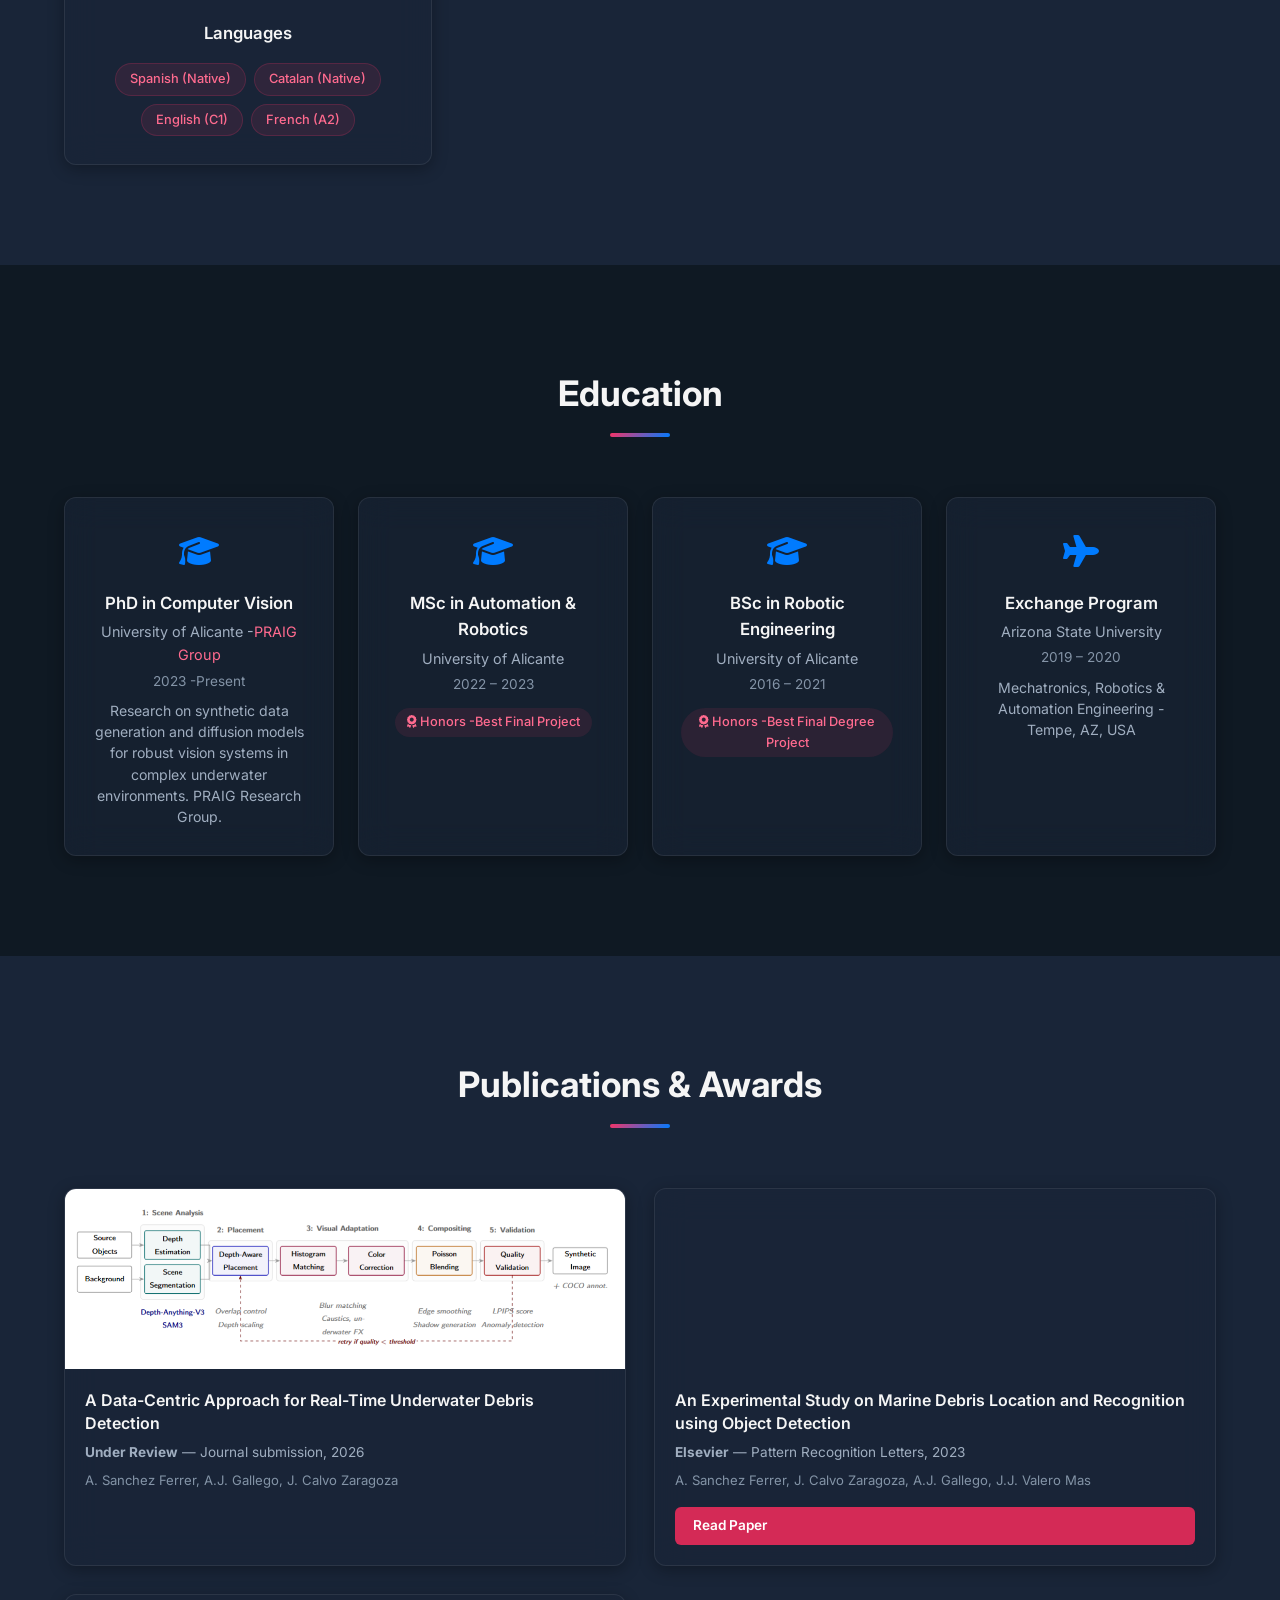
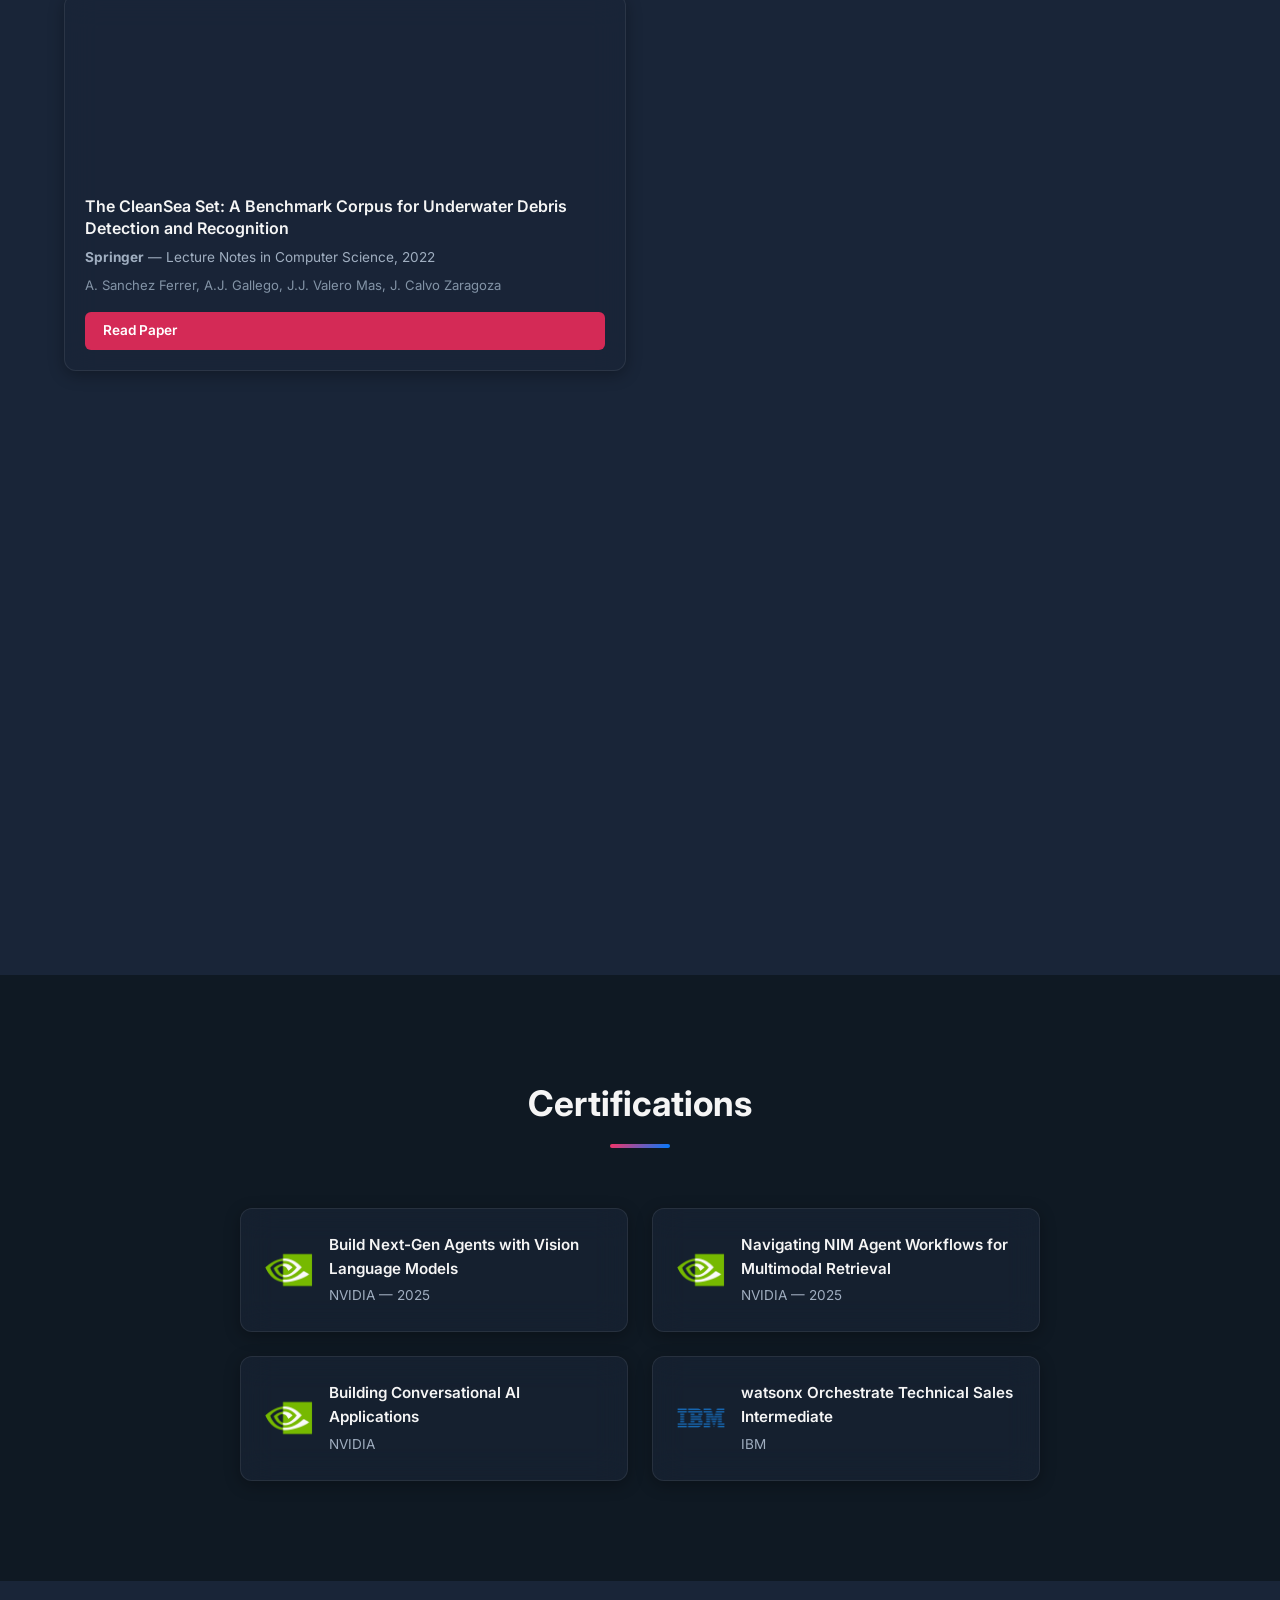
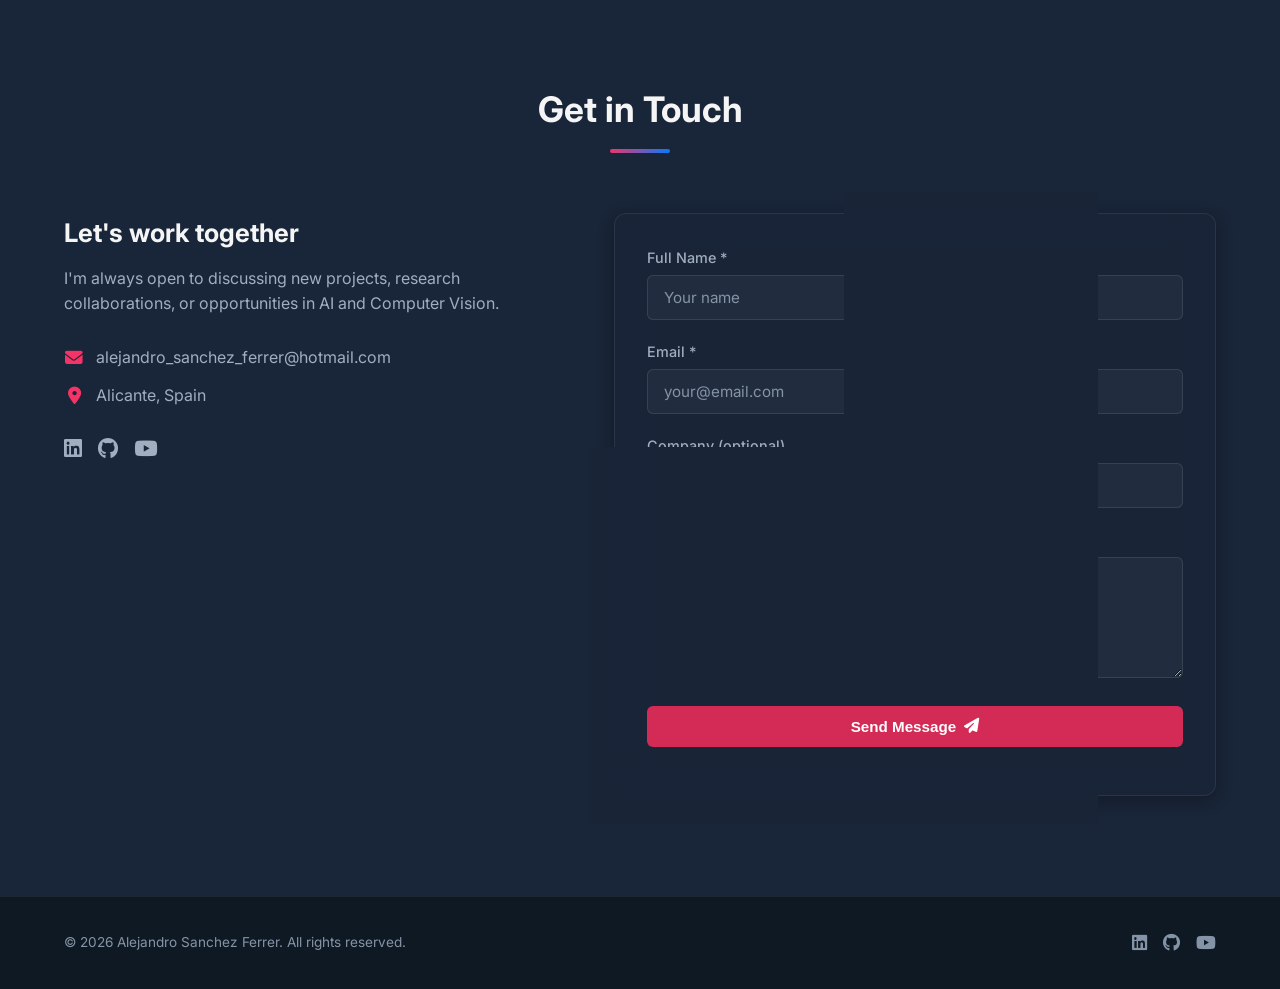
==== commit b5d8b75a: "[ADD] Depth colormap selector reusing existing LUTs" ====
--- a/index.html
+++ b/index.html
@@ -774,6 +774,15 @@
                 <input type="checkbox" id="depthSideBySide" checked>
                 <span data-i18n="demos.side_by_side">Side by side comparison</span>
               </label>
+              <label class="demo-option">
+                <span data-i18n="demos.colormap">Color map</span>
+                <select id="depthColormap">
+                  <option value="inferno" selected>Inferno</option>
+                  <option value="viridis">Viridis</option>
+                  <option value="turbo">Turbo</option>
+                  <option value="grayscale" data-i18n="demos.grayscale">Grayscale</option>
+                </select>
+              </label>
             </div>
           </details>
           <div class="demo-status" id="depthStatus"></div>
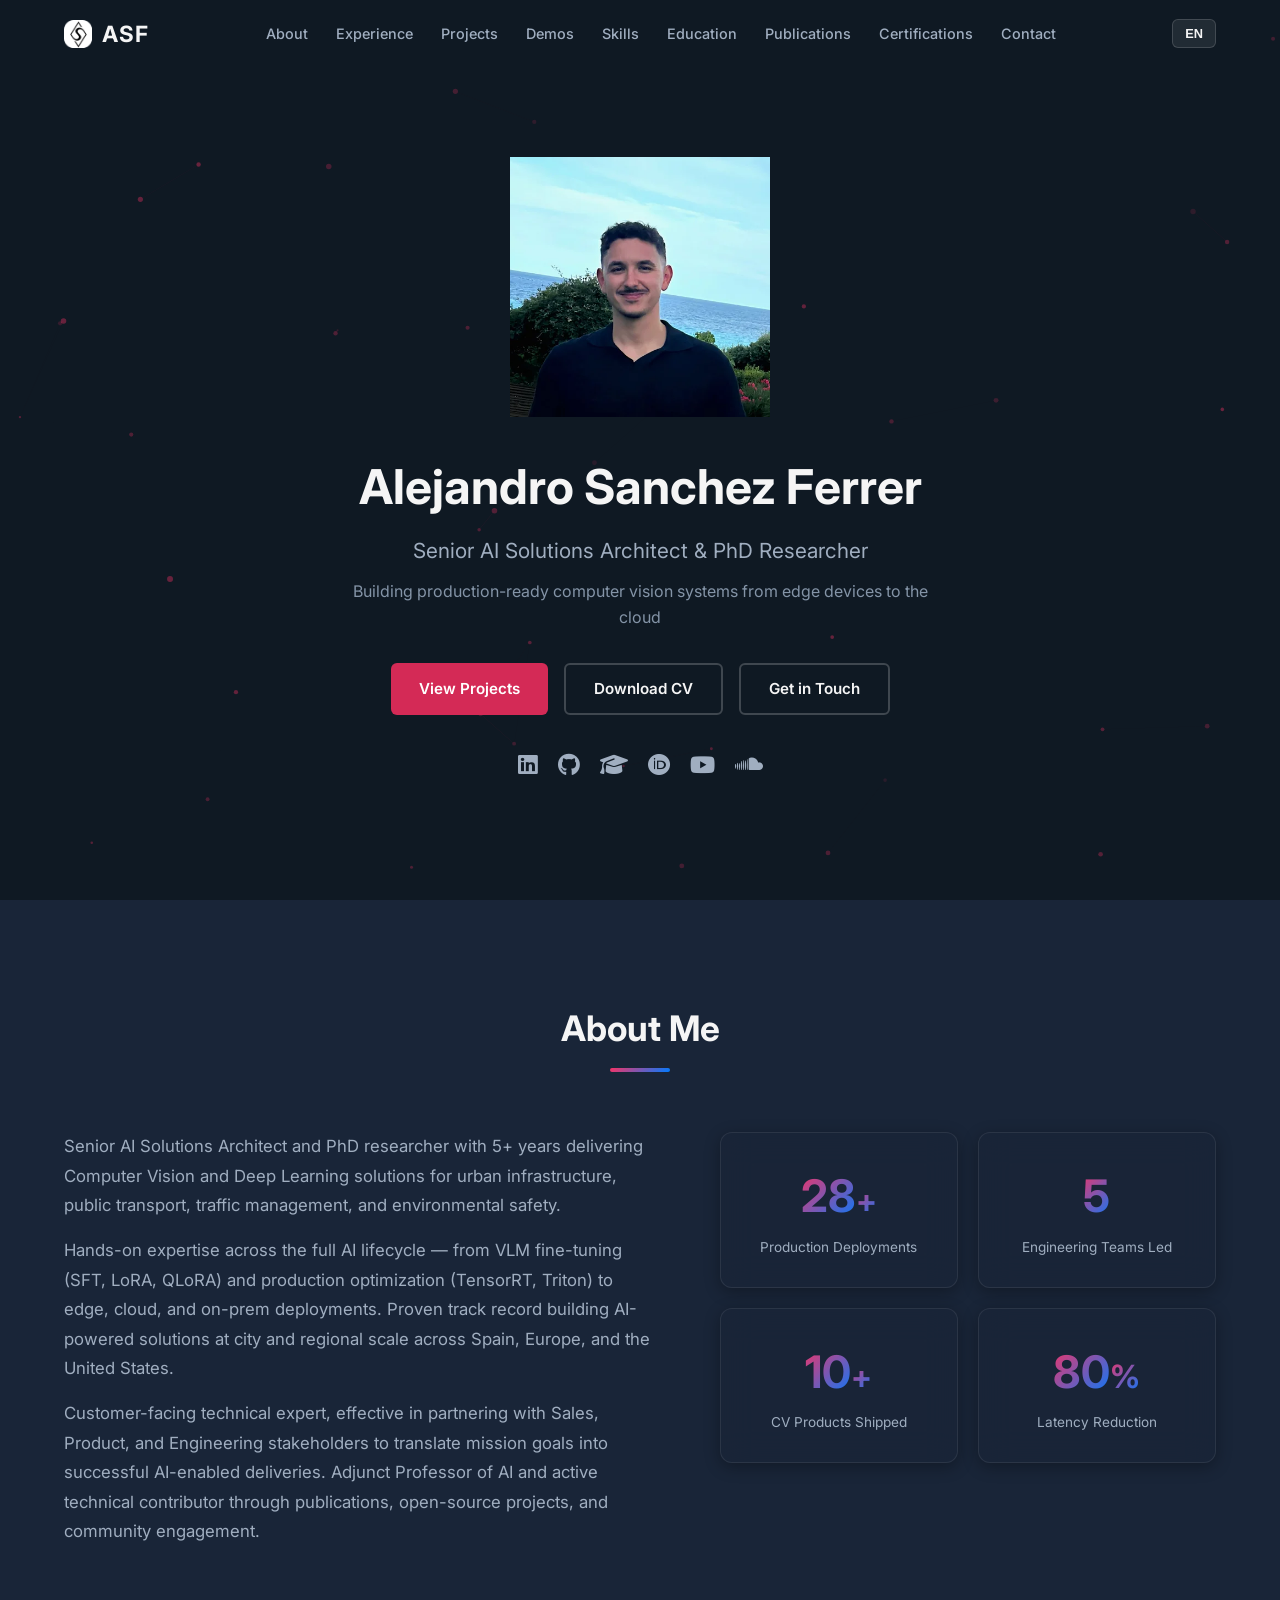
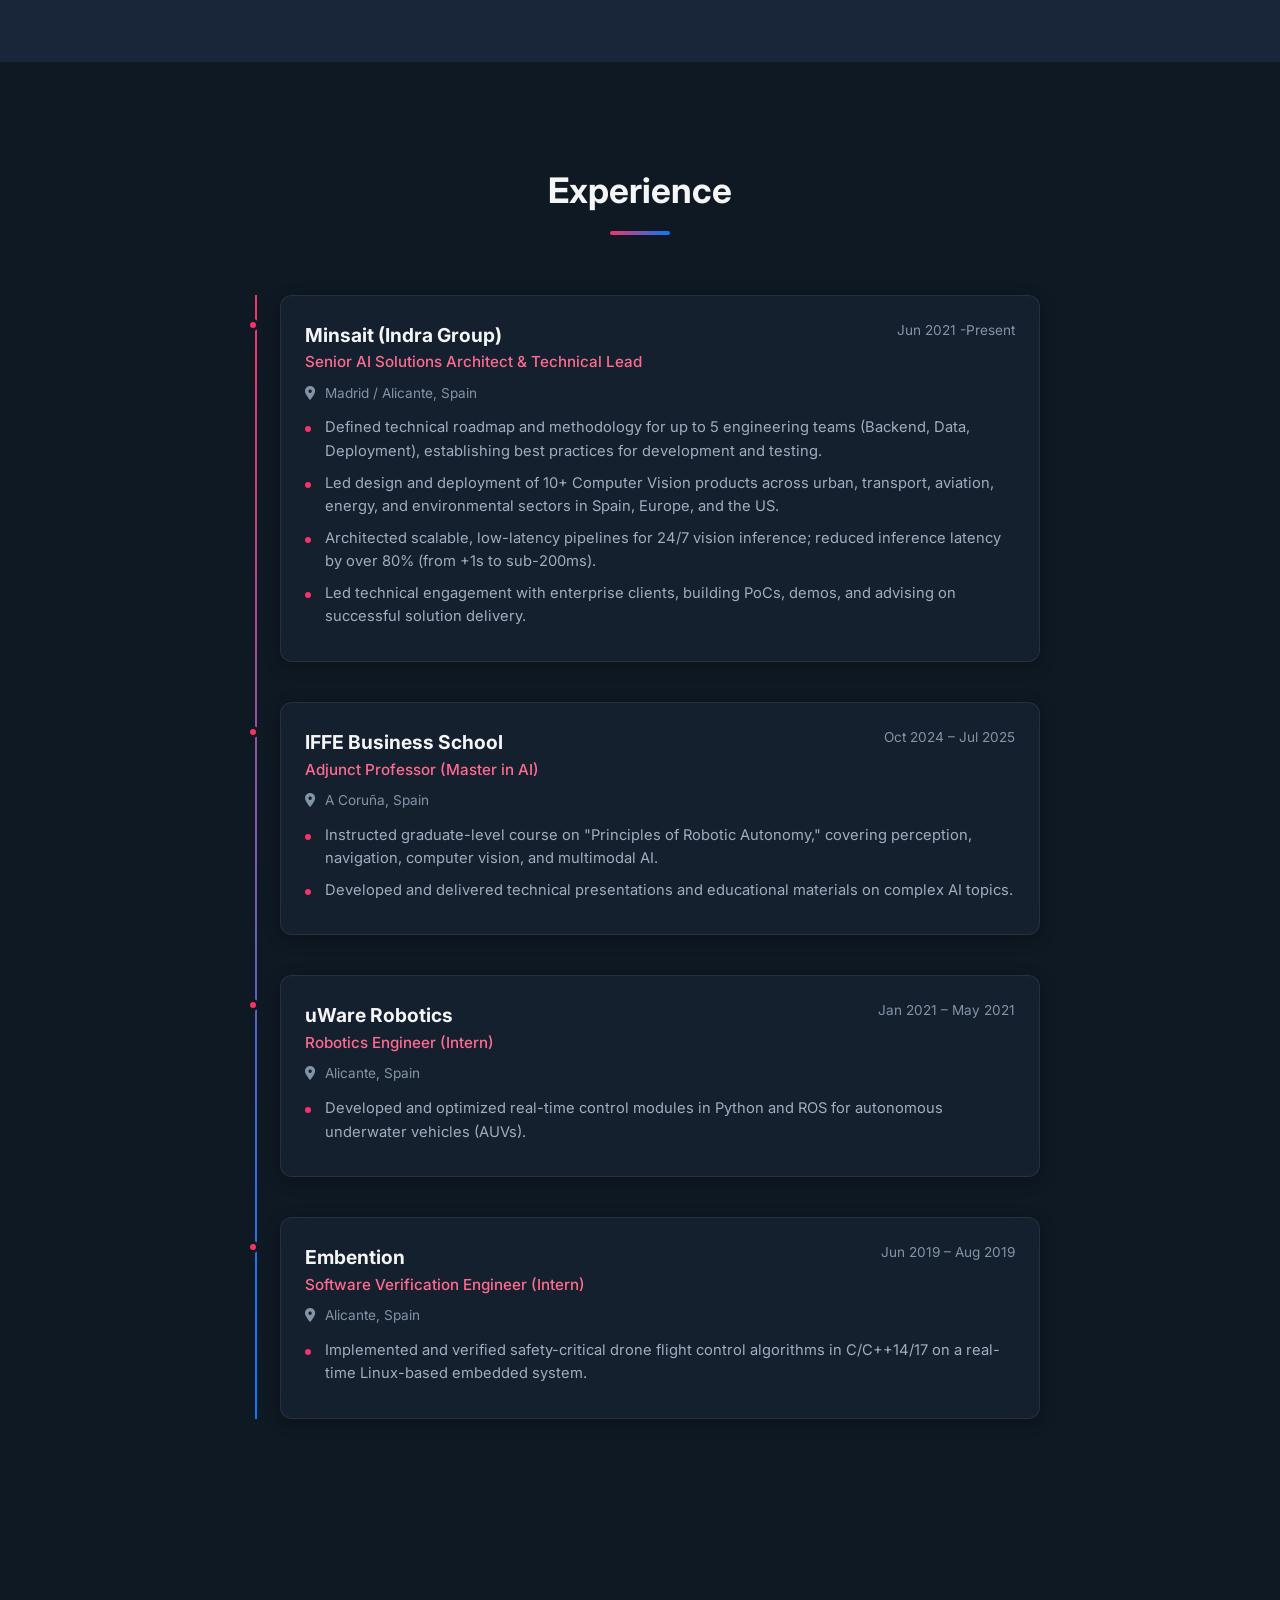
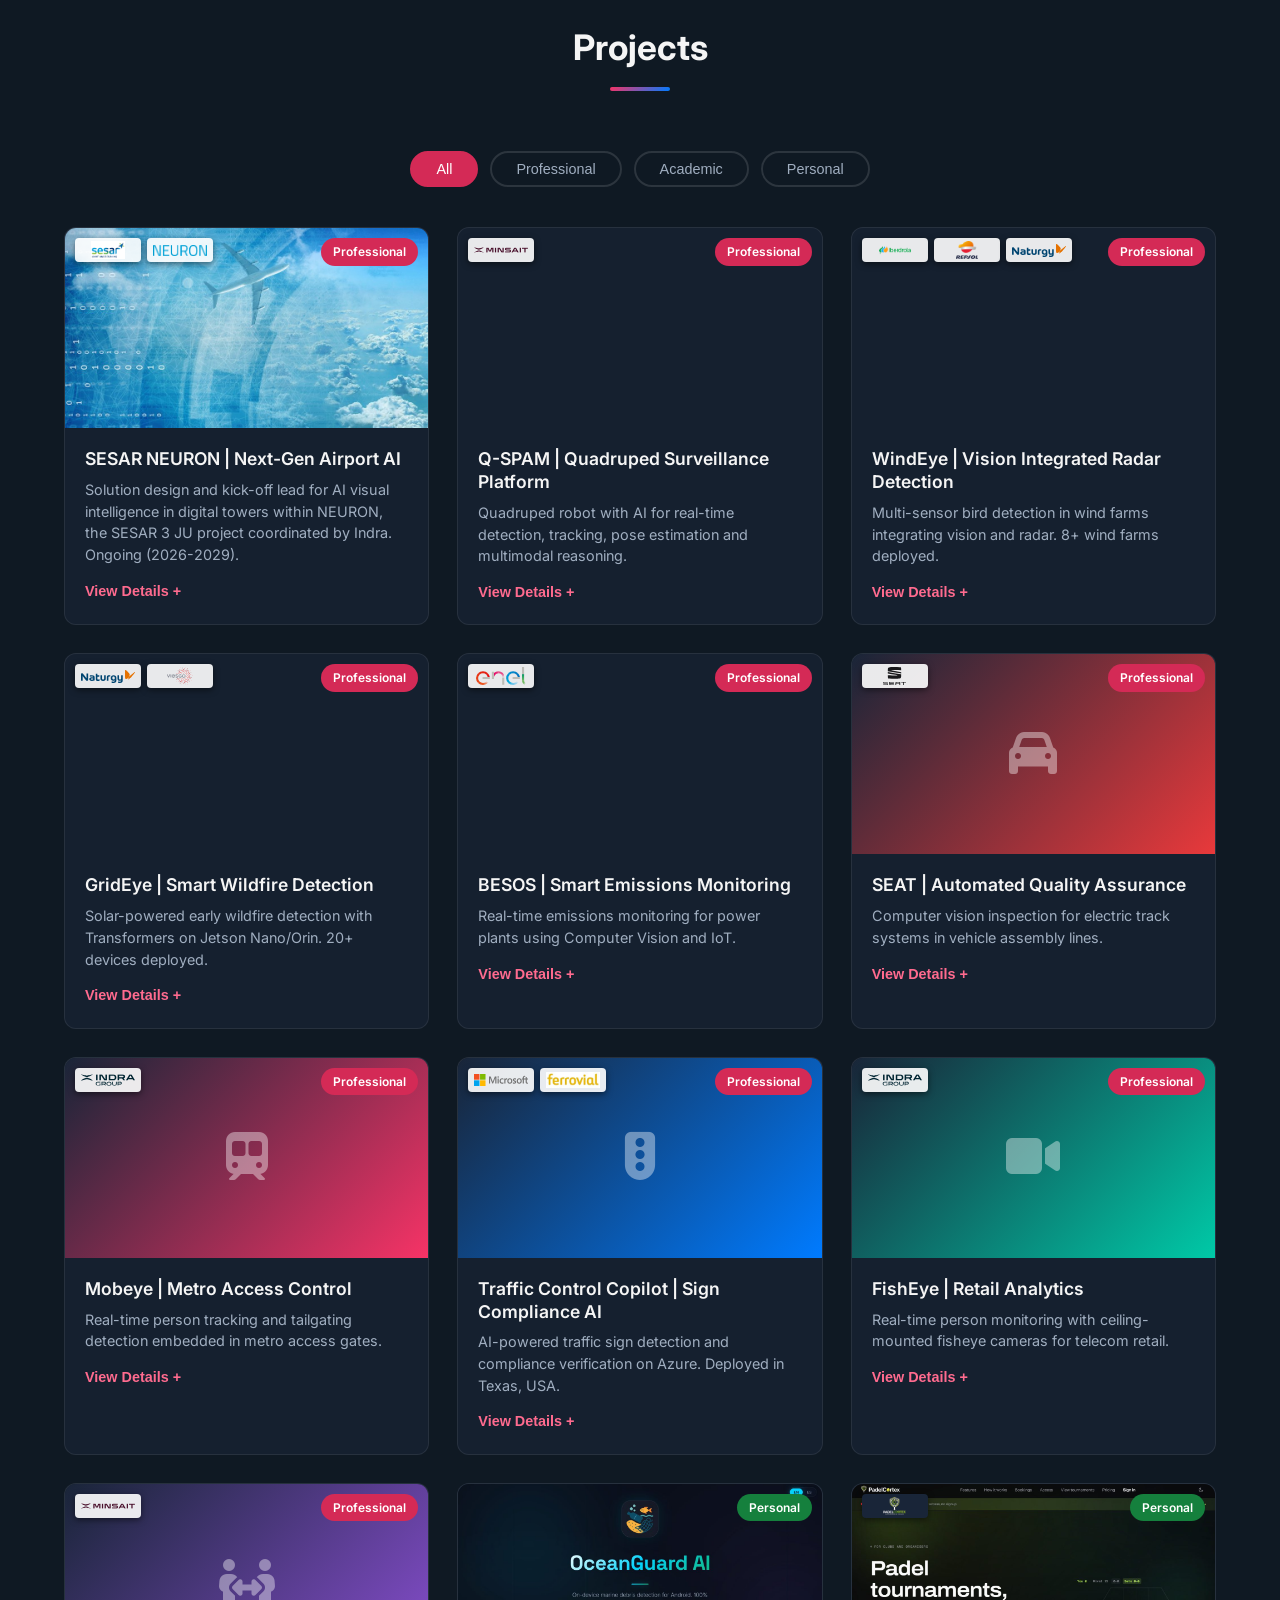
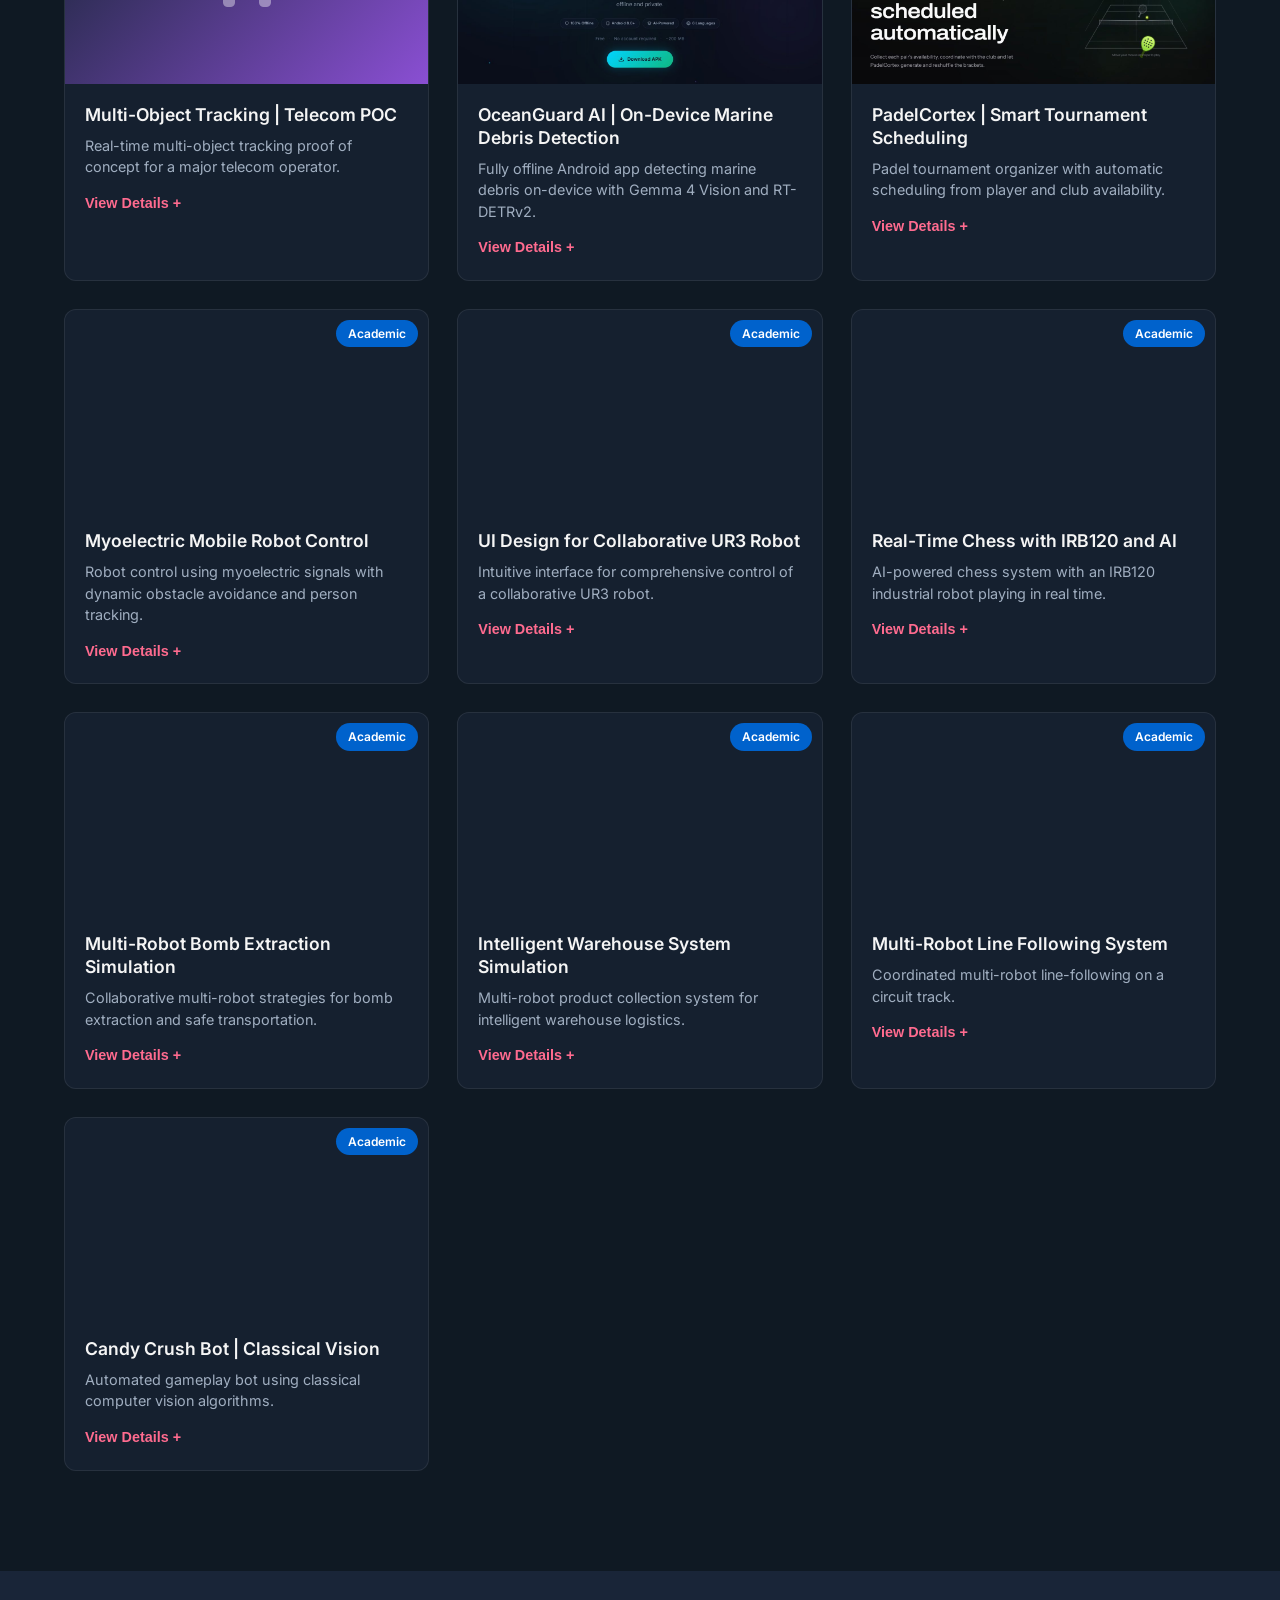
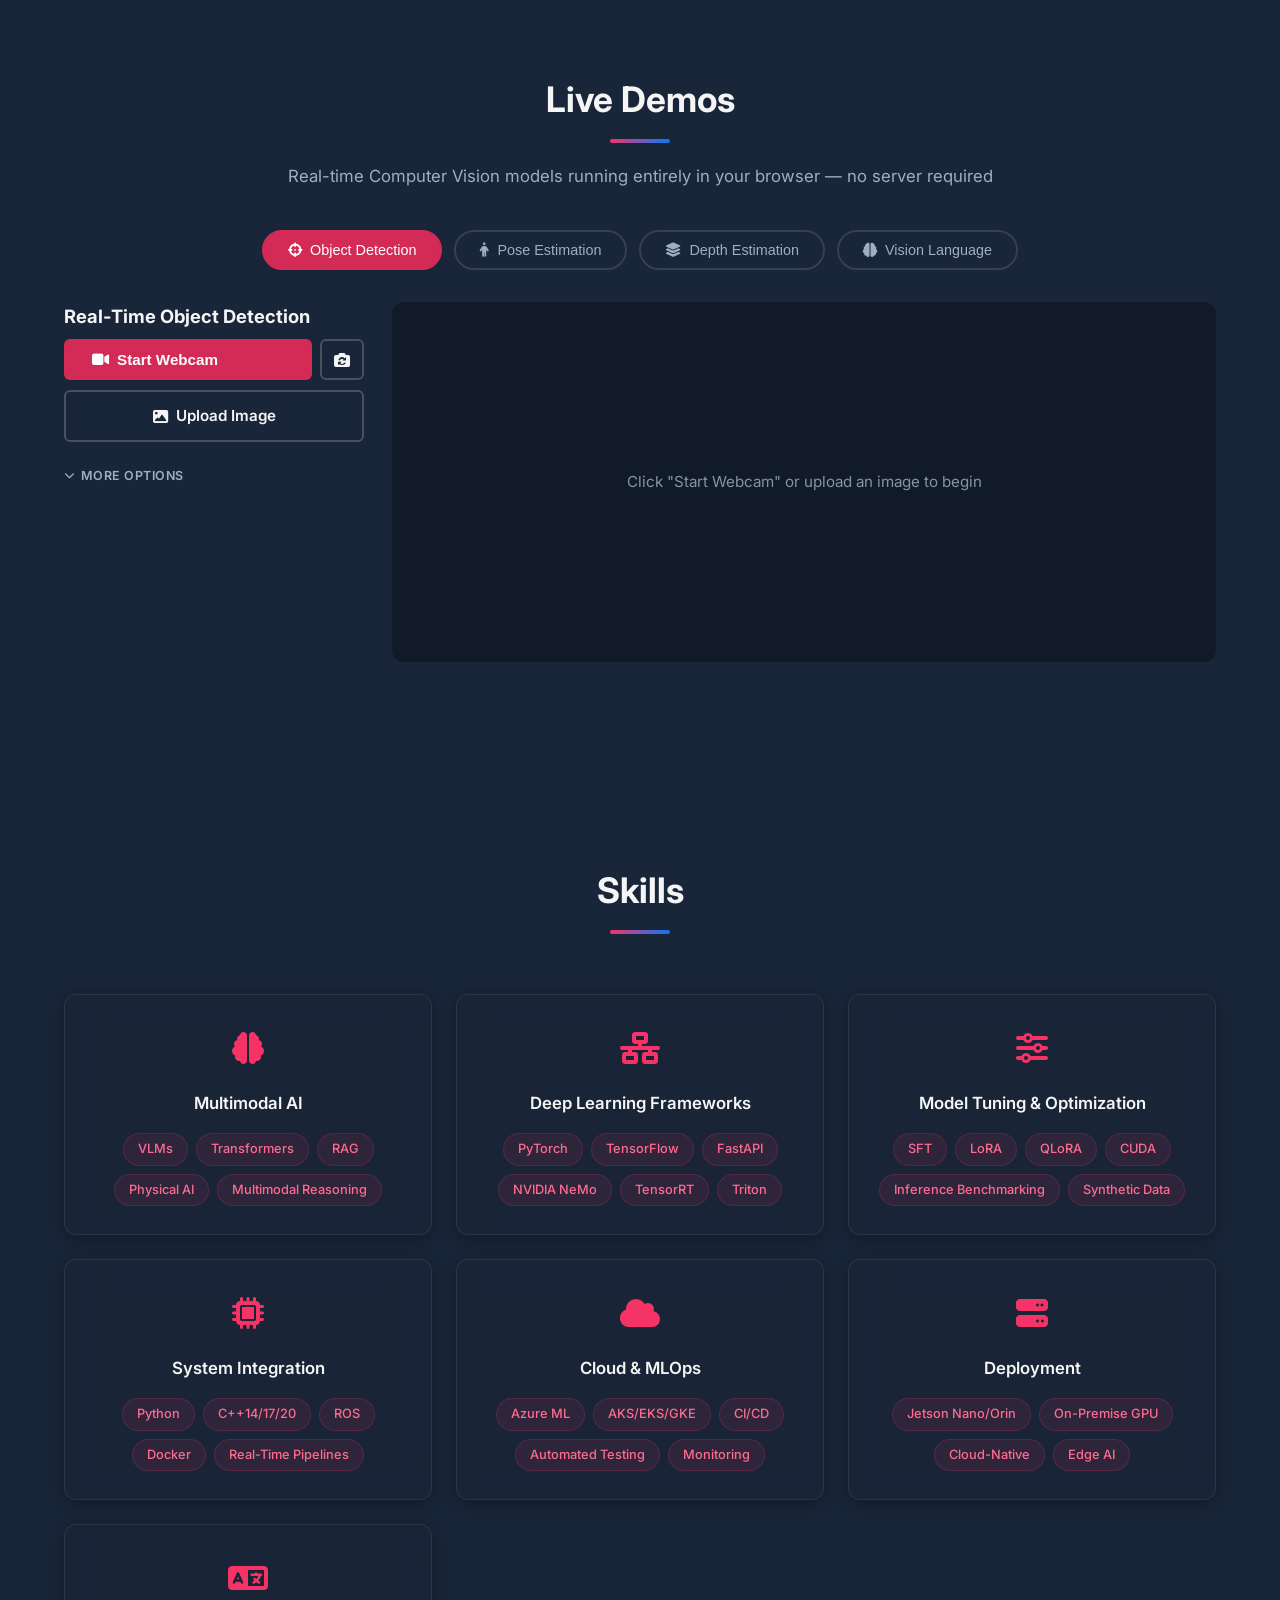
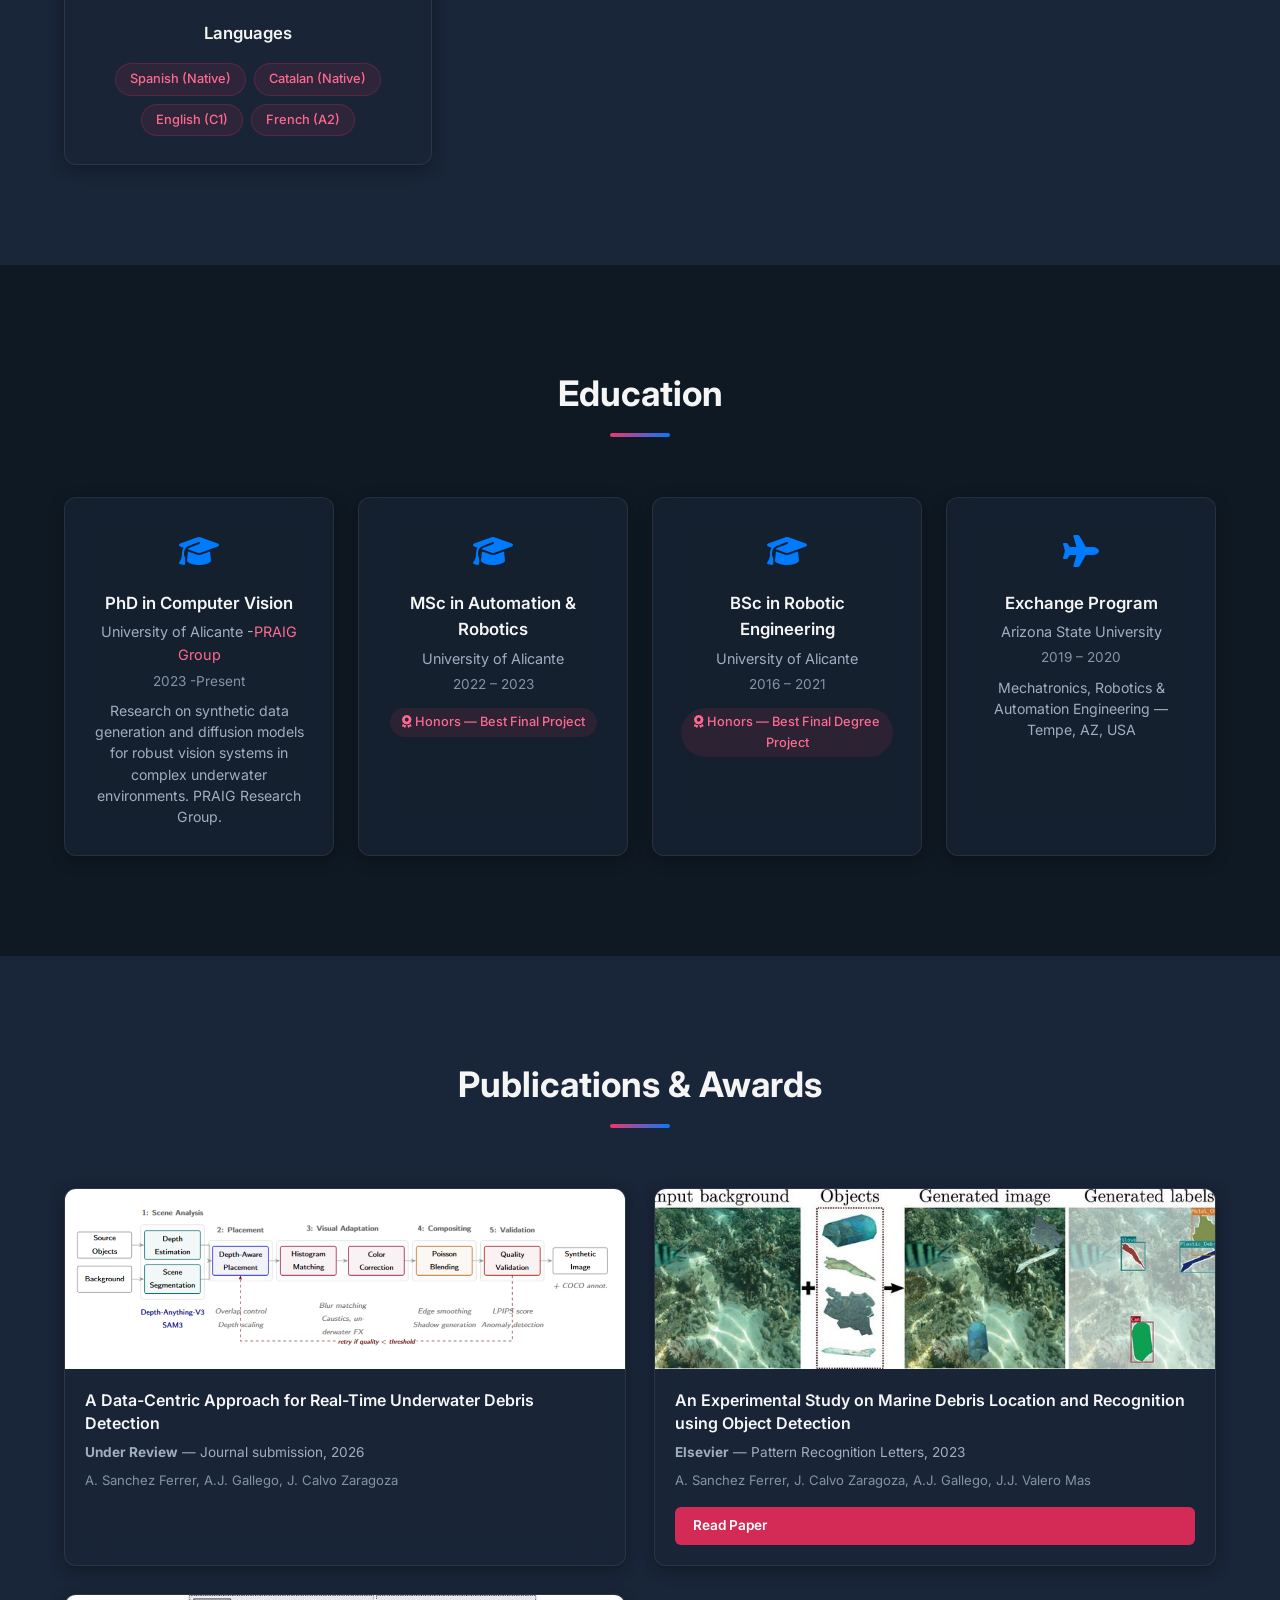
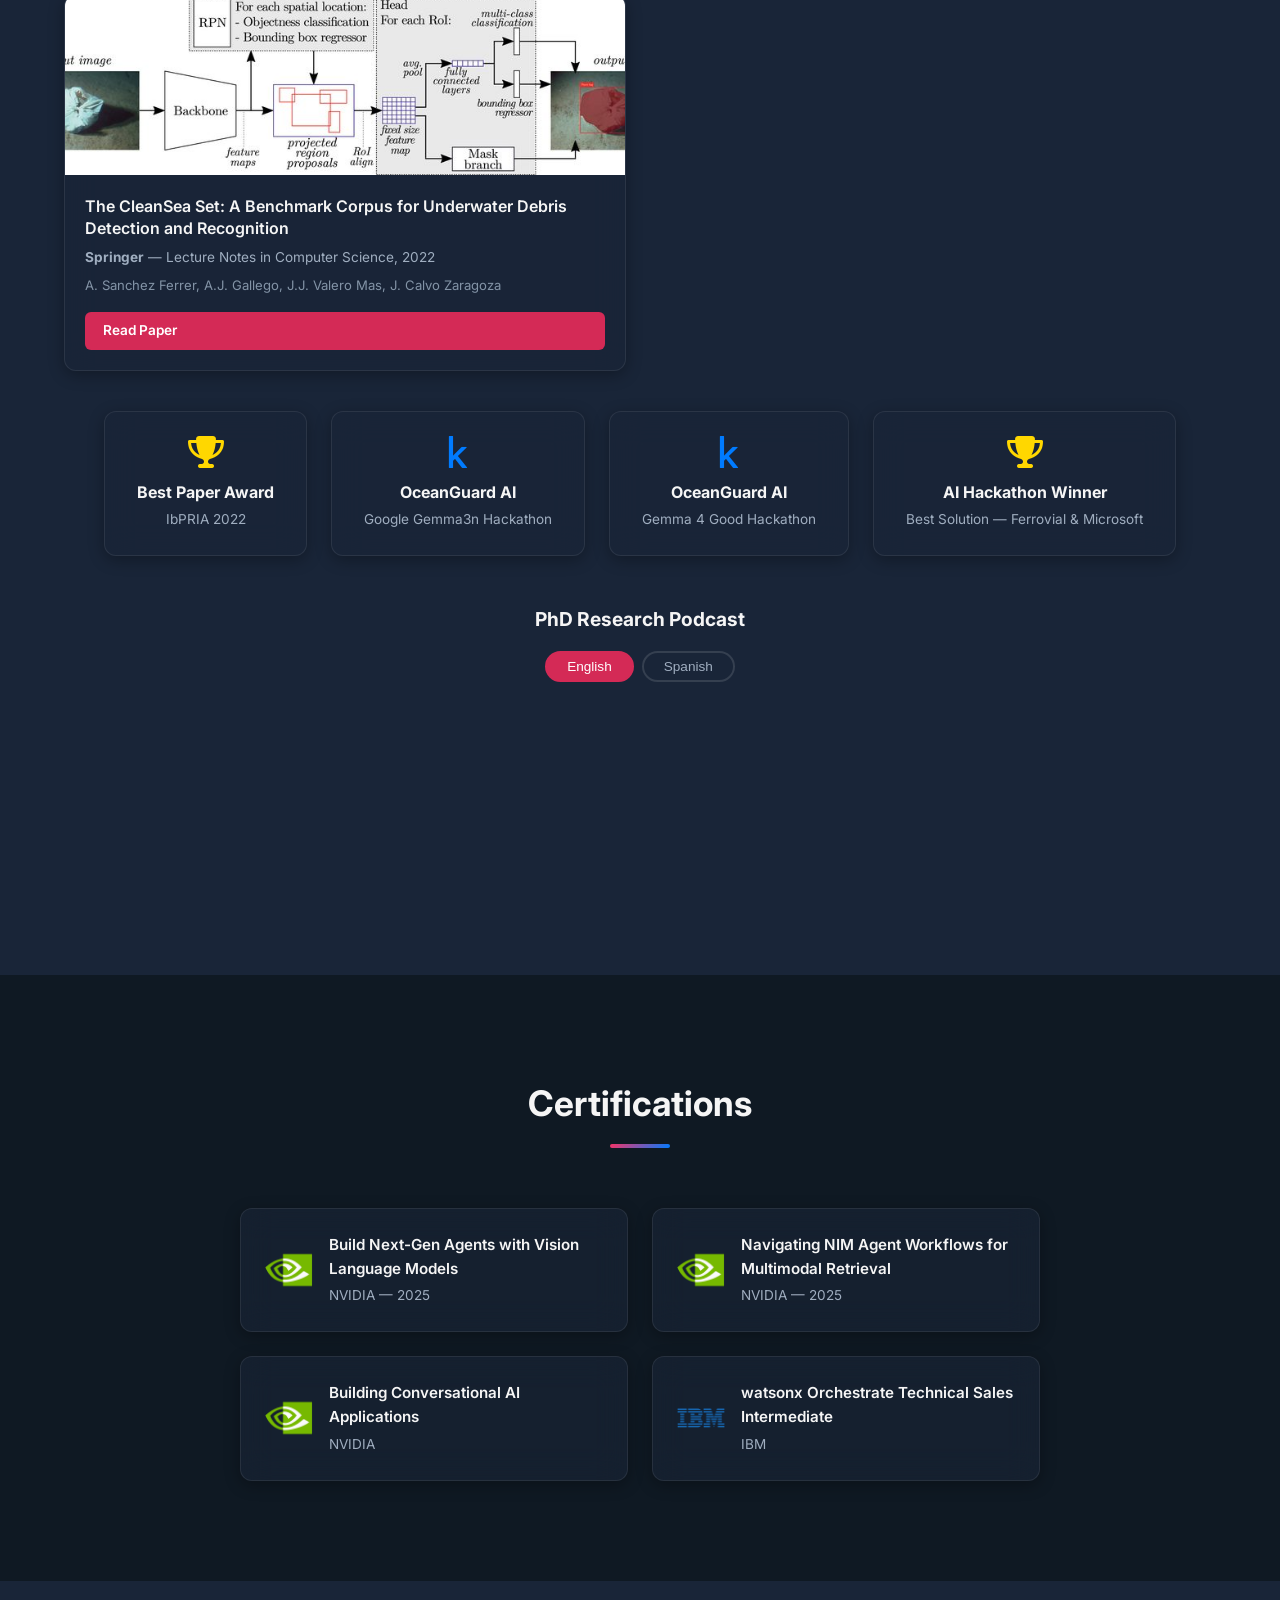
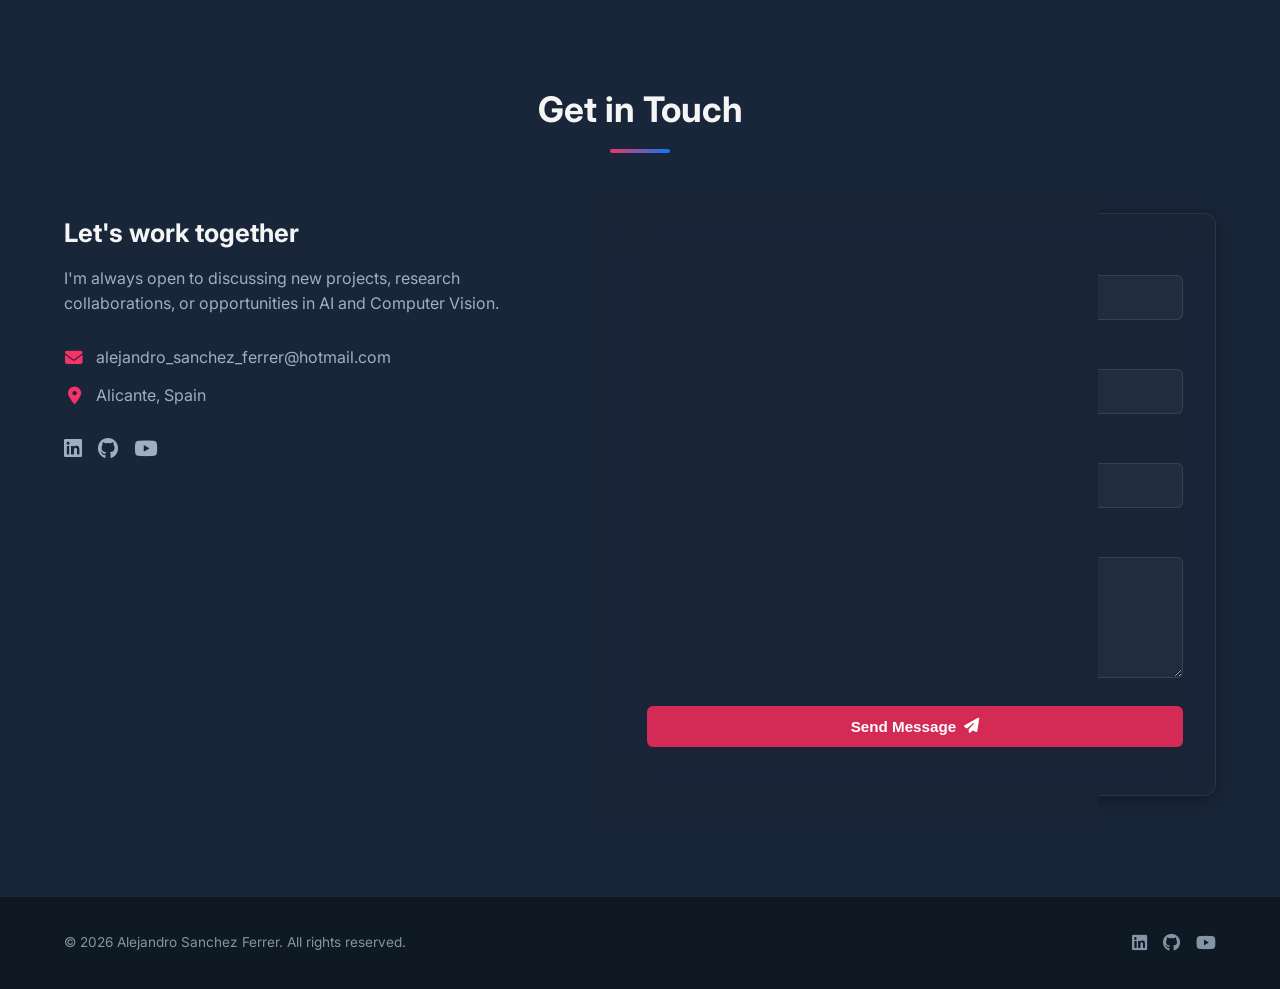
==== commit 4504f53c: "[PERF] Lazy-load images, optimized logos, local paper figures and hero webp" ====
--- a/index.html
+++ b/index.html
@@ -91,7 +91,7 @@
         <div class="spin-container">
           <div class="morph-shape">
             <div class="morph-inner">
-              <img src="assets/profile_photo.jpg" alt="Alejandro Sanchez Ferrer" loading="eager">
+              <img src="assets/profile_520.webp" alt="Alejandro Sanchez Ferrer" width="520" height="520" loading="eager">
             </div>
           </div>
         </div>
@@ -246,8 +246,8 @@
         <div class="project-card" data-category="professional" data-reveal="up">
           <div class="project-thumb" style="background-image:url('assets/neuron-airport.jpg')">
             <div class="project-logos">
-              <a href="https://www.sesarju.eu" target="_blank" rel="noopener" aria-label="SESAR Joint Undertaking"><img src="assets/logos/sesar.png" alt="SESAR Joint Undertaking"></a>
-              <a href="https://www.sesarju.eu/projects/NEURON" target="_blank" rel="noopener" aria-label="NEURON project"><img src="assets/logos/neuron.png" alt="NEURON"></a>
+              <a href="https://www.sesarju.eu" target="_blank" rel="noopener" aria-label="SESAR Joint Undertaking"><img loading="lazy" src="assets/logos/sesar.png" alt="SESAR Joint Undertaking"></a>
+              <a href="https://www.sesarju.eu/projects/NEURON" target="_blank" rel="noopener" aria-label="NEURON project"><img loading="lazy" src="assets/logos/neuron.png" alt="NEURON"></a>
             </div>
             <span class="project-badge" data-i18n="projects.badge_pro">Professional</span>
           </div>
@@ -270,7 +270,7 @@
         <div class="project-card" data-category="professional" data-reveal="up">
           <div class="project-thumb" style="background-image:url('https://img.youtube.com/vi/Hir720g__4s/hqdefault.jpg')">
             <div class="project-logos">
-              <a href="https://www.minsait.com" target="_blank" rel="noopener" aria-label="Minsait"><img src="assets/logos/minsait.svg" alt="Minsait"></a>
+              <a href="https://www.minsait.com" target="_blank" rel="noopener" aria-label="Minsait"><img loading="lazy" src="assets/logos/minsait.svg" alt="Minsait"></a>
             </div>
             <span class="project-badge" data-i18n="projects.badge_pro">Professional</span>
           </div>
@@ -292,9 +292,9 @@
         <div class="project-card" data-category="professional" data-reveal="up">
           <div class="project-thumb" style="background-image:url('https://img.youtube.com/vi/9k5COcxc4zU/hqdefault.jpg')">
             <div class="project-logos">
-              <a href="https://www.iberdrola.com" target="_blank" rel="noopener" aria-label="Iberdrola"><img src="assets/logos/iberdrola.png" alt="Iberdrola"></a>
-              <a href="https://www.repsol.com" target="_blank" rel="noopener" aria-label="Repsol"><img src="assets/logos/repsol.png" alt="Repsol"></a>
-              <a href="https://www.naturgy.com" target="_blank" rel="noopener" aria-label="Naturgy"><img src="assets/logos/naturgy.svg" alt="Naturgy"></a>
+              <a href="https://www.iberdrola.com" target="_blank" rel="noopener" aria-label="Iberdrola"><img loading="lazy" src="assets/logos/iberdrola.png" alt="Iberdrola"></a>
+              <a href="https://www.repsol.com" target="_blank" rel="noopener" aria-label="Repsol"><img loading="lazy" src="assets/logos/repsol.png" alt="Repsol"></a>
+              <a href="https://www.naturgy.com" target="_blank" rel="noopener" aria-label="Naturgy"><img loading="lazy" src="assets/logos/naturgy.svg" alt="Naturgy"></a>
             </div>
             <span class="project-badge" data-i18n="projects.badge_pro">Professional</span>
           </div>
@@ -317,8 +317,8 @@
         <div class="project-card" data-category="professional" data-reveal="up">
           <div class="project-thumb" style="background-image:url('https://img.youtube.com/vi/KSp5Ly1fC1Q/hqdefault.jpg')">
             <div class="project-logos">
-              <a href="https://www.naturgy.com" target="_blank" rel="noopener" aria-label="Naturgy"><img src="assets/logos/naturgy.svg" alt="Naturgy"></a>
-              <a href="https://www.viesgo.com" target="_blank" rel="noopener" aria-label="Viesgo"><img src="assets/logos/viesgo.svg" alt="Viesgo"></a>
+              <a href="https://www.naturgy.com" target="_blank" rel="noopener" aria-label="Naturgy"><img loading="lazy" src="assets/logos/naturgy.svg" alt="Naturgy"></a>
+              <a href="https://www.viesgo.com" target="_blank" rel="noopener" aria-label="Viesgo"><img loading="lazy" src="assets/logos/viesgo.svg" alt="Viesgo"></a>
             </div>
             <span class="project-badge" data-i18n="projects.badge_pro">Professional</span>
           </div>
@@ -341,7 +341,7 @@
         <div class="project-card" data-category="professional" data-reveal="up">
           <div class="project-thumb" style="background-image:url('https://img.youtube.com/vi/4Gx5RGKVLDY/hqdefault.jpg')">
             <div class="project-logos">
-              <a href="https://www.enel.com" target="_blank" rel="noopener" aria-label="Enel"><img src="assets/logos/enel.svg" alt="Enel"></a>
+              <a href="https://www.enel.com" target="_blank" rel="noopener" aria-label="Enel"><img loading="lazy" src="assets/logos/enel.svg" alt="Enel"></a>
             </div>
             <span class="project-badge" data-i18n="projects.badge_pro">Professional</span>
           </div>
@@ -363,7 +363,7 @@
         <div class="project-card" data-category="professional" data-reveal="up">
           <div class="project-thumb project-thumb-gradient" style="background: linear-gradient(135deg, #192538 0%, #e8393b 100%)">
             <div class="project-logos">
-              <a href="https://www.seat.es" target="_blank" rel="noopener" aria-label="SEAT"><img src="assets/logos/seat.svg" alt="SEAT"></a>
+              <a href="https://www.seat.es" target="_blank" rel="noopener" aria-label="SEAT"><img loading="lazy" src="assets/logos/seat.svg" alt="SEAT"></a>
             </div>
             <div class="project-thumb-icon"><i class="fas fa-car"></i></div>
             <span class="project-badge" data-i18n="projects.badge_pro">Professional</span>
@@ -385,7 +385,7 @@
         <div class="project-card" data-category="professional" data-reveal="up">
           <div class="project-thumb project-thumb-gradient" style="background: linear-gradient(135deg, #192538 0%, #f63366 100%)">
             <div class="project-logos">
-              <a href="https://www.indracompany.com" target="_blank" rel="noopener" aria-label="Indra Group"><img src="assets/logos/indra.svg" alt="Indra Group"></a>
+              <a href="https://www.indracompany.com" target="_blank" rel="noopener" aria-label="Indra Group"><img loading="lazy" src="assets/logos/indra.svg" alt="Indra Group"></a>
             </div>
             <div class="project-thumb-icon"><i class="fas fa-train-subway"></i></div>
             <span class="project-badge" data-i18n="projects.badge_pro">Professional</span>
@@ -404,8 +404,8 @@
         <div class="project-card" data-category="professional" data-reveal="up">
           <div class="project-thumb project-thumb-gradient" style="background: linear-gradient(135deg, #192538 0%, #007bff 100%)">
             <div class="project-logos">
-              <a href="https://www.microsoft.com" target="_blank" rel="noopener" aria-label="Microsoft"><img src="assets/logos/microsoft.svg" alt="Microsoft"></a>
-              <a href="https://www.ferrovial.com" target="_blank" rel="noopener" aria-label="Ferrovial"><img src="assets/logos/ferrovial.jpg" alt="Ferrovial"></a>
+              <a href="https://www.microsoft.com" target="_blank" rel="noopener" aria-label="Microsoft"><img loading="lazy" src="assets/logos/microsoft.svg" alt="Microsoft"></a>
+              <a href="https://www.ferrovial.com" target="_blank" rel="noopener" aria-label="Ferrovial"><img loading="lazy" src="assets/logos/ferrovial.jpg" alt="Ferrovial"></a>
             </div>
             <div class="project-thumb-icon"><i class="fas fa-traffic-light"></i></div>
             <span class="project-badge" data-i18n="projects.badge_pro">Professional</span>
@@ -424,7 +424,7 @@
         <div class="project-card" data-category="professional" data-reveal="up">
           <div class="project-thumb project-thumb-gradient" style="background: linear-gradient(135deg, #192538 0%, #00c9a7 100%)">
             <div class="project-logos">
-              <a href="https://www.indracompany.com" target="_blank" rel="noopener" aria-label="Indra Group"><img src="assets/logos/indra.svg" alt="Indra Group"></a>
+              <a href="https://www.indracompany.com" target="_blank" rel="noopener" aria-label="Indra Group"><img loading="lazy" src="assets/logos/indra.svg" alt="Indra Group"></a>
             </div>
             <div class="project-thumb-icon"><i class="fas fa-video"></i></div>
             <span class="project-badge" data-i18n="projects.badge_pro">Professional</span>
@@ -443,7 +443,7 @@
         <div class="project-card" data-category="professional" data-reveal="up">
           <div class="project-thumb project-thumb-gradient" style="background: linear-gradient(135deg, #192538 0%, #8a4fd3 100%)">
             <div class="project-logos">
-              <a href="https://www.minsait.com" target="_blank" rel="noopener" aria-label="Minsait"><img src="assets/logos/minsait.svg" alt="Minsait"></a>
+              <a href="https://www.minsait.com" target="_blank" rel="noopener" aria-label="Minsait"><img loading="lazy" src="assets/logos/minsait.svg" alt="Minsait"></a>
             </div>
             <div class="project-thumb-icon"><i class="fas fa-people-arrows"></i></div>
             <span class="project-badge" data-i18n="projects.badge_pro">Professional</span>
@@ -486,7 +486,7 @@
         <div class="project-card" data-category="personal" data-reveal="up">
           <div class="project-thumb" style="background-image:url('assets/padelcortex-app.jpg')">
             <div class="project-logos">
-              <a href="https://padelcortex.app/en" target="_blank" rel="noopener" aria-label="PadelCortex"><img src="assets/padelcortex.webp" alt="PadelCortex" style="background: #192538;"></a>
+              <a href="https://padelcortex.app/en" target="_blank" rel="noopener" aria-label="PadelCortex"><img loading="lazy" src="assets/padelcortex.webp" alt="PadelCortex" style="background: #192538;"></a>
             </div>
             <span class="project-badge badge-personal" data-i18n="projects.badge_personal">Personal</span>
           </div>
@@ -969,7 +969,7 @@
           </div>
         </div>
         <div class="pub-card glass-card" data-reveal="left">
-          <div class="pub-thumb" style="background-image:url('https://ars.els-cdn.com/content/image/1-s2.0-S0167865522003889-gr1_lrg.jpg')"></div>
+          <div class="pub-thumb" style="background-image:url('assets/paper_fig_1.jpg')"></div>
           <div class="pub-content">
             <h3 data-i18n="publications.paper1_title">An Experimental Study on Marine Debris Location and Recognition using Object Detection</h3>
             <p class="pub-meta"><strong>Elsevier</strong> — Pattern Recognition Letters, 2023</p>
@@ -978,7 +978,7 @@
           </div>
         </div>
         <div class="pub-card glass-card" data-reveal="right">
-          <div class="pub-thumb" style="background-image:url('https://ars.els-cdn.com/content/image/1-s2.0-S0167865522003889-gr3_lrg.jpg')"></div>
+          <div class="pub-thumb" style="background-image:url('assets/paper_fig_2.jpg')"></div>
           <div class="pub-content">
             <h3 data-i18n="publications.paper2_title">The CleanSea Set: A Benchmark Corpus for Underwater Debris Detection and Recognition</h3>
             <p class="pub-meta"><strong>Springer</strong> — Lecture Notes in Computer Science, 2022</p>
@@ -1038,28 +1038,28 @@
       <h2 class="section-title" data-i18n="certifications.title">Certifications</h2>
       <div class="certs-grid" data-reveal="up">
         <div class="cert-card glass-card">
-          <div class="cert-icon"><img src="assets/logos/nvidia.png" alt="NVIDIA" class="cert-logo"></div>
+          <div class="cert-icon"><img loading="lazy" src="assets/logos/nvidia.png" alt="NVIDIA" class="cert-logo"></div>
           <div class="cert-info">
             <h4>Build Next-Gen Agents with Vision Language Models</h4>
             <p class="cert-issuer">NVIDIA — 2025</p>
           </div>
         </div>
         <div class="cert-card glass-card">
-          <div class="cert-icon"><img src="assets/logos/nvidia.png" alt="NVIDIA" class="cert-logo"></div>
+          <div class="cert-icon"><img loading="lazy" src="assets/logos/nvidia.png" alt="NVIDIA" class="cert-logo"></div>
           <div class="cert-info">
             <h4>Navigating NIM Agent Workflows for Multimodal Retrieval</h4>
             <p class="cert-issuer">NVIDIA — 2025</p>
           </div>
         </div>
         <div class="cert-card glass-card">
-          <div class="cert-icon"><img src="assets/logos/nvidia.png" alt="NVIDIA" class="cert-logo"></div>
+          <div class="cert-icon"><img loading="lazy" src="assets/logos/nvidia.png" alt="NVIDIA" class="cert-logo"></div>
           <div class="cert-info">
             <h4>Building Conversational AI Applications</h4>
             <p class="cert-issuer">NVIDIA</p>
           </div>
         </div>
         <div class="cert-card glass-card">
-          <div class="cert-icon"><img src="assets/logos/ibm.png" alt="IBM" class="cert-logo"></div>
+          <div class="cert-icon"><img loading="lazy" src="assets/logos/ibm.png" alt="IBM" class="cert-logo"></div>
           <div class="cert-info">
             <h4>watsonx Orchestrate Technical Sales Intermediate</h4>
             <p class="cert-issuer">IBM</p>
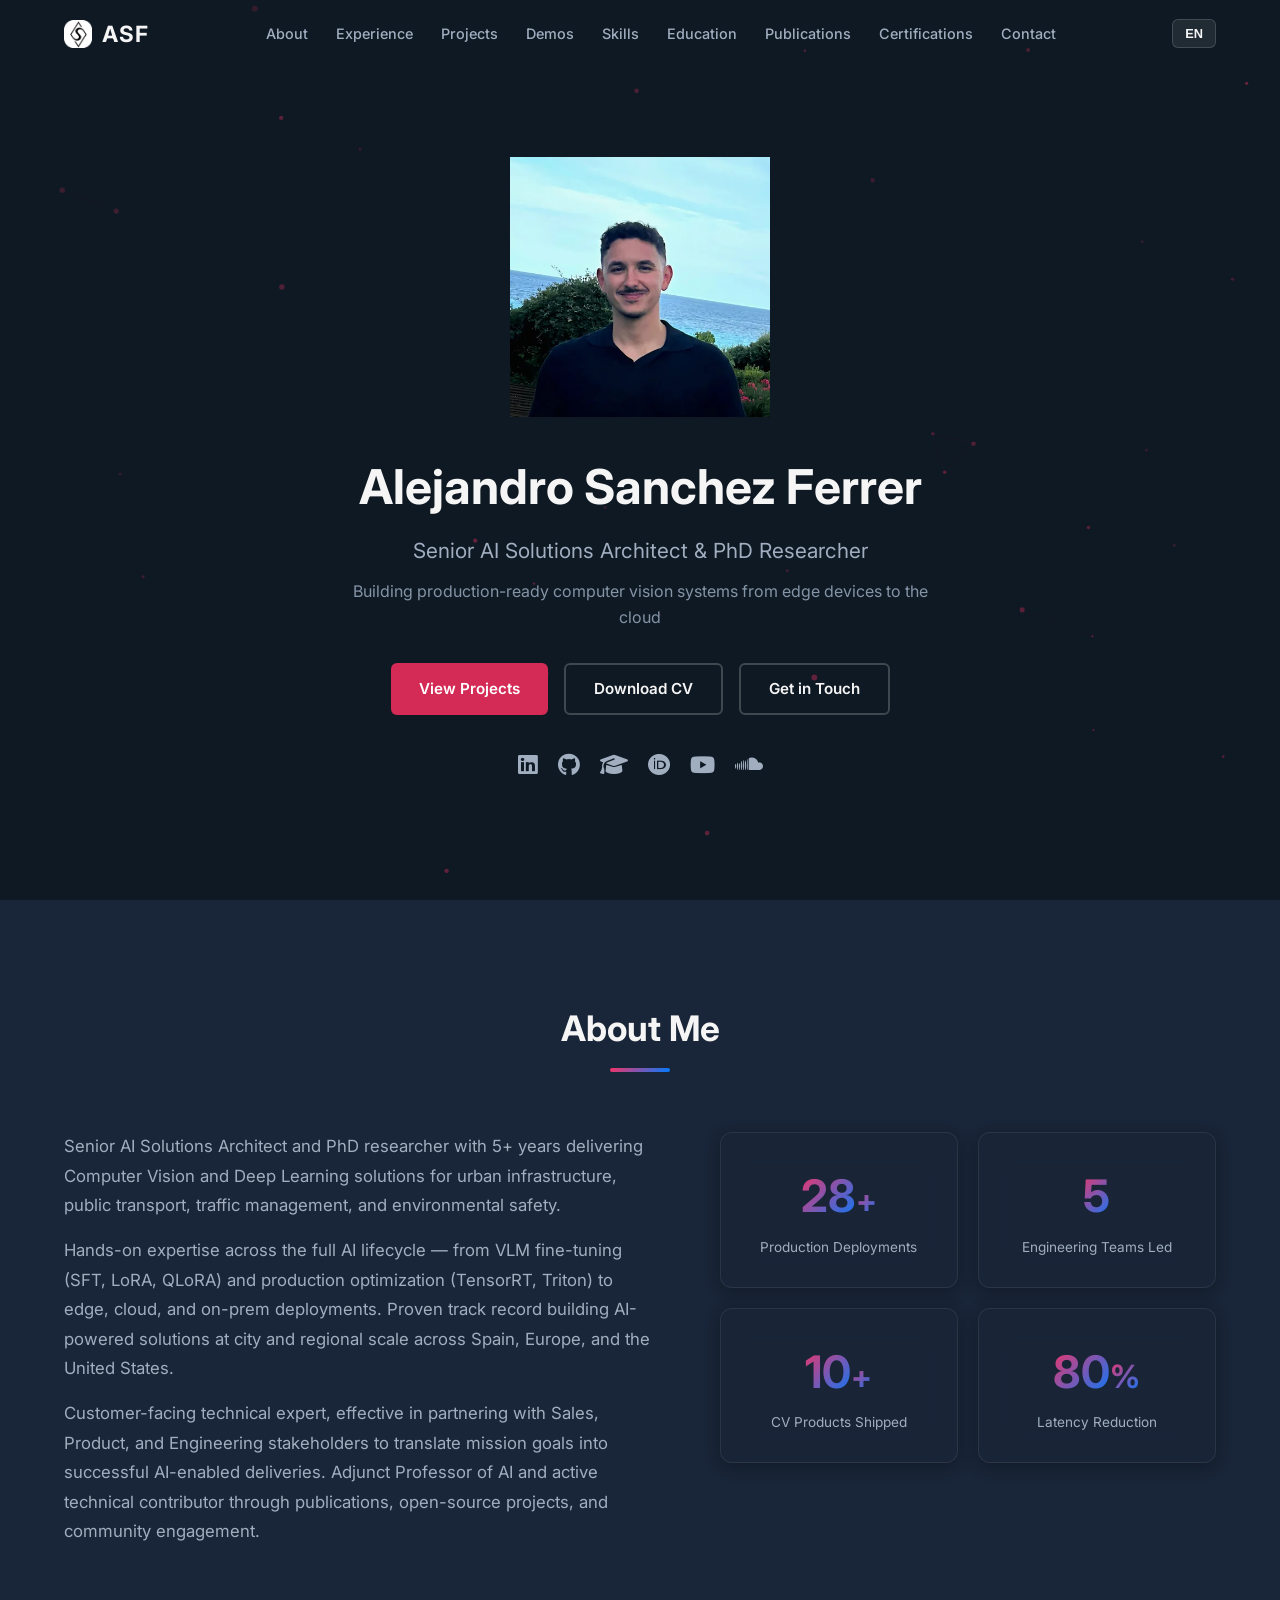
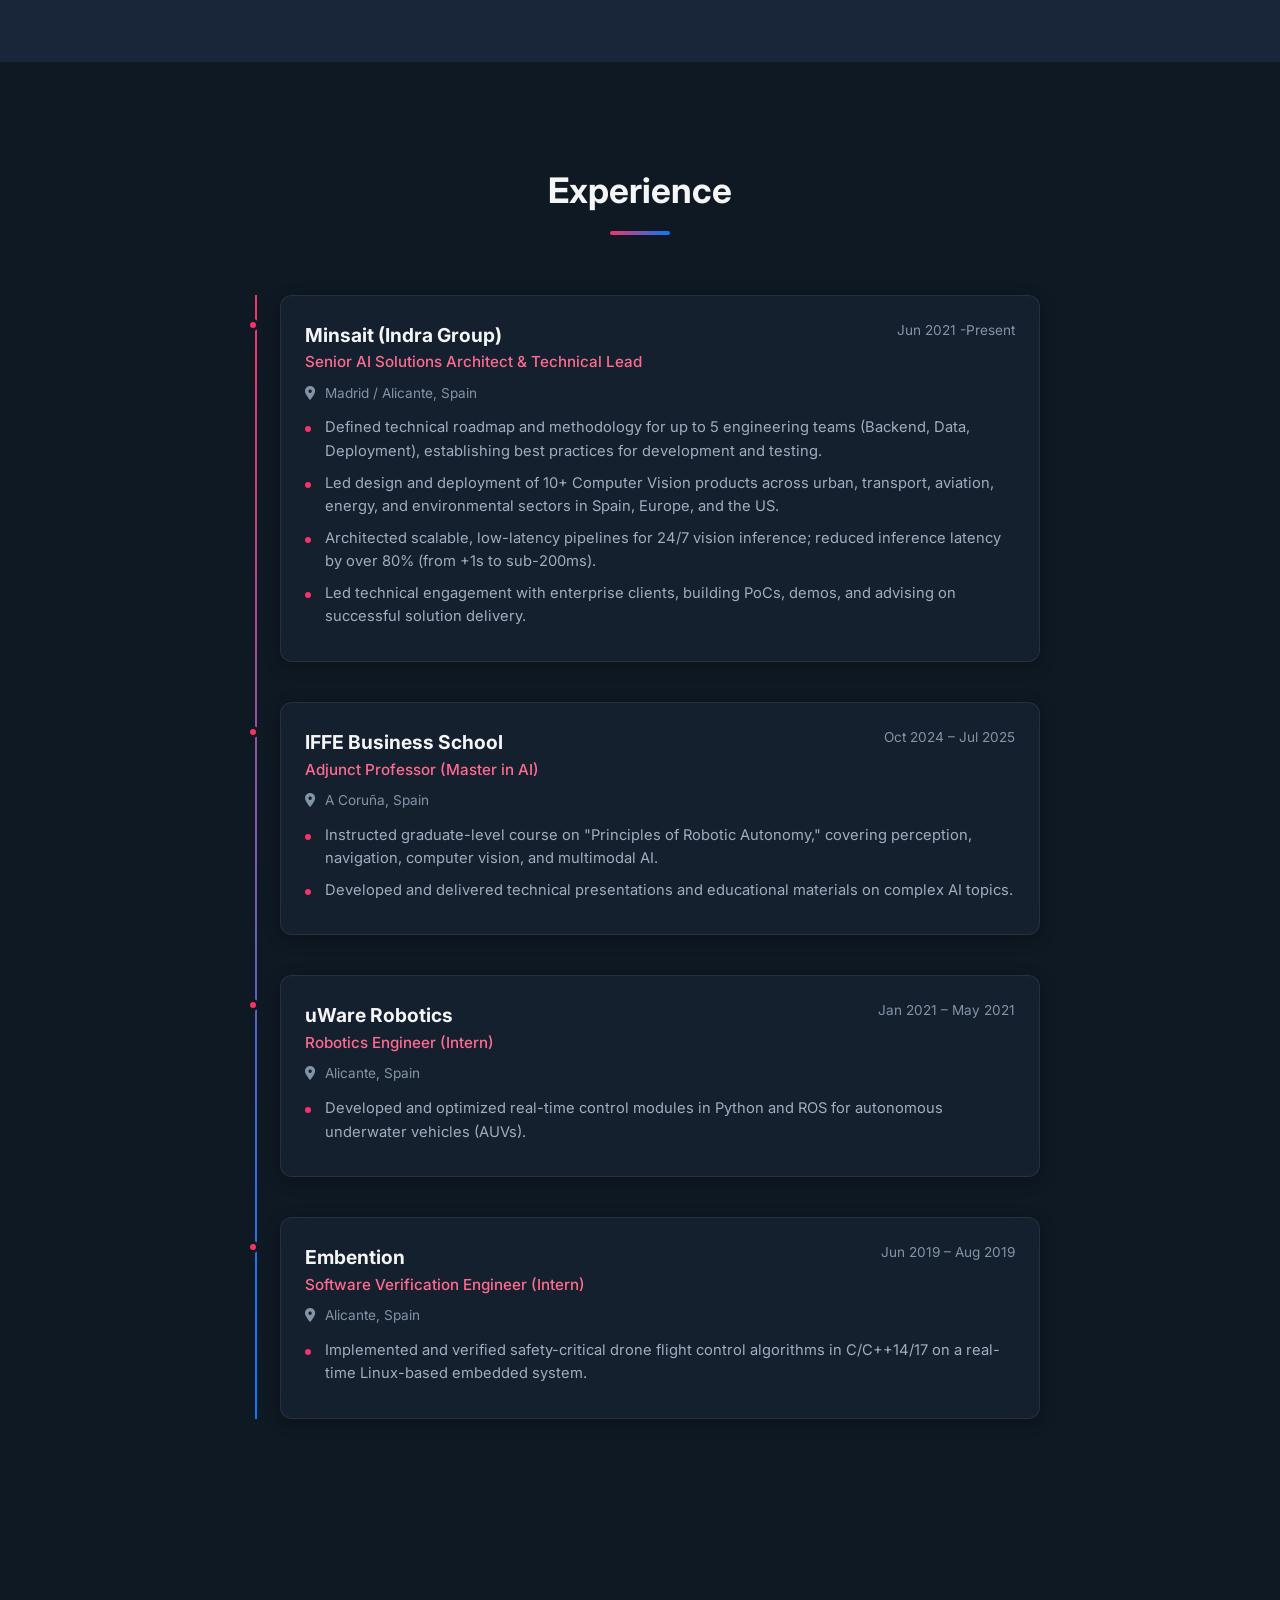
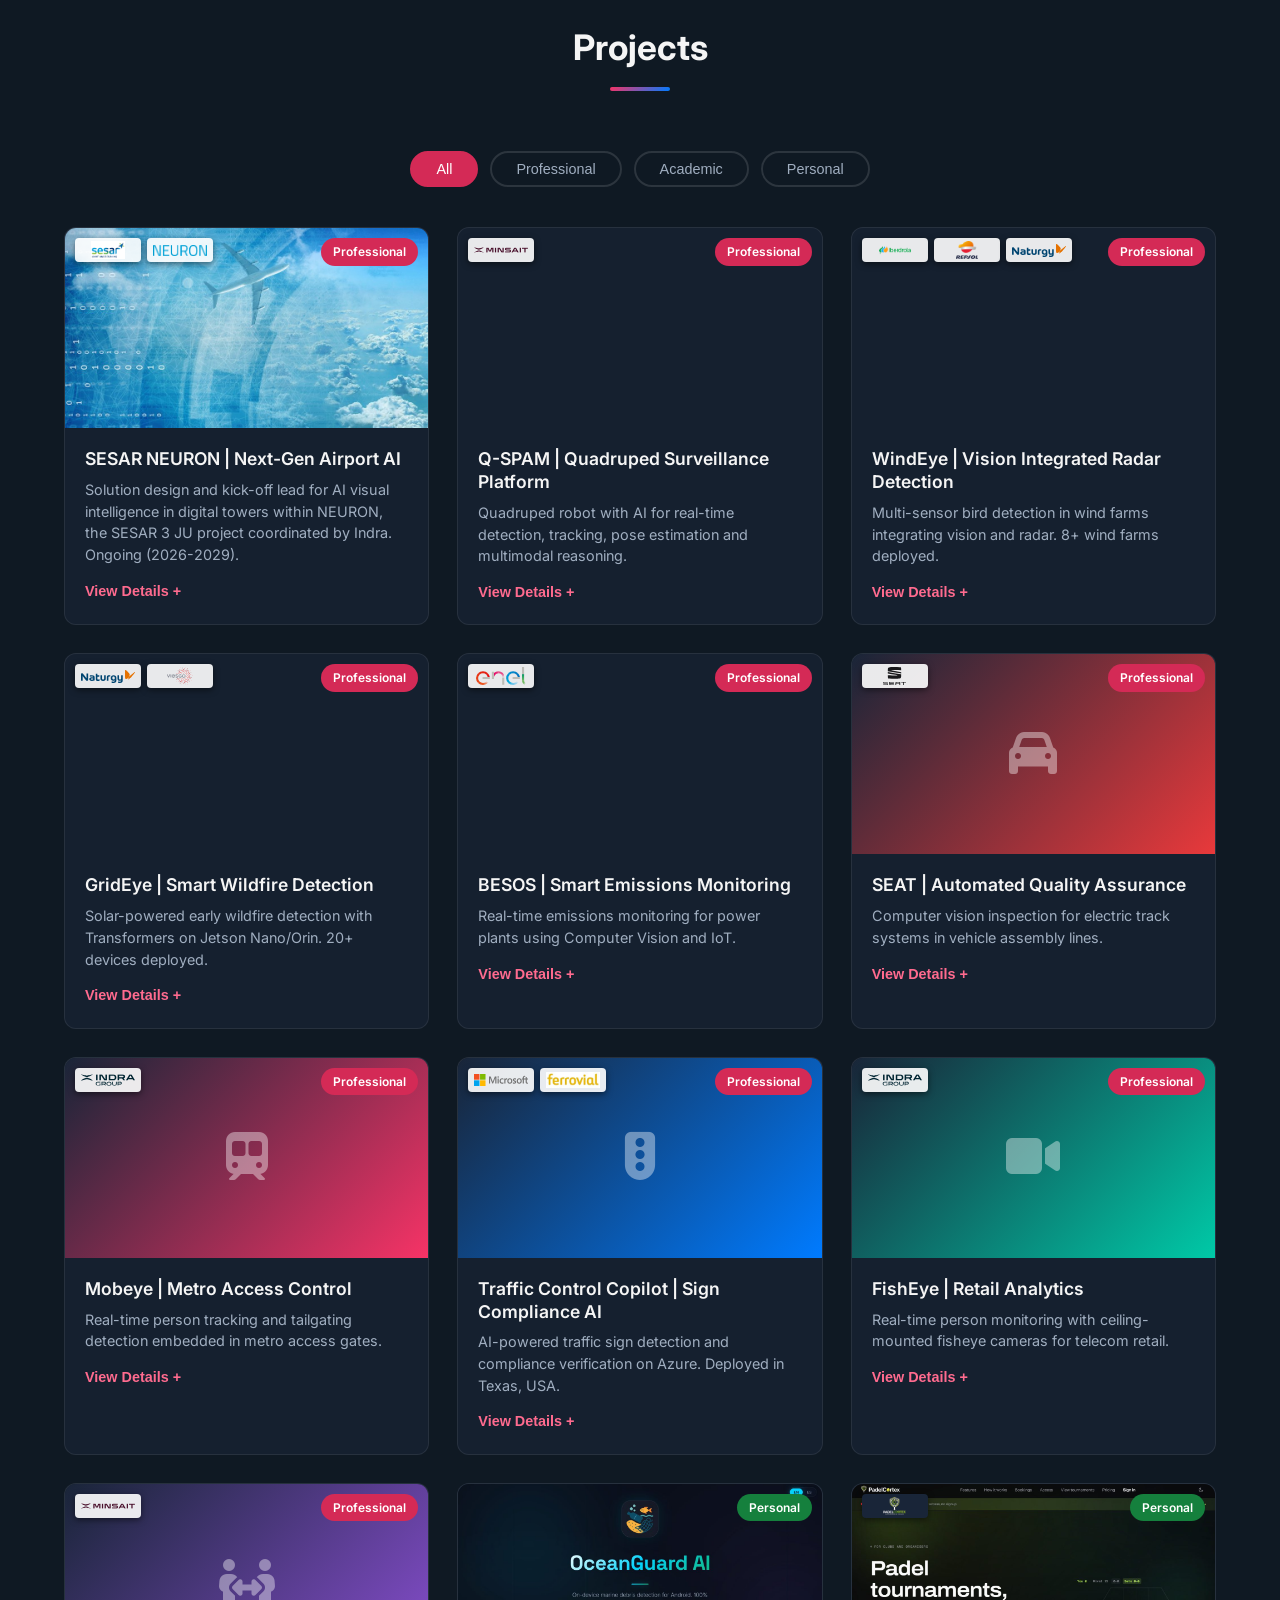
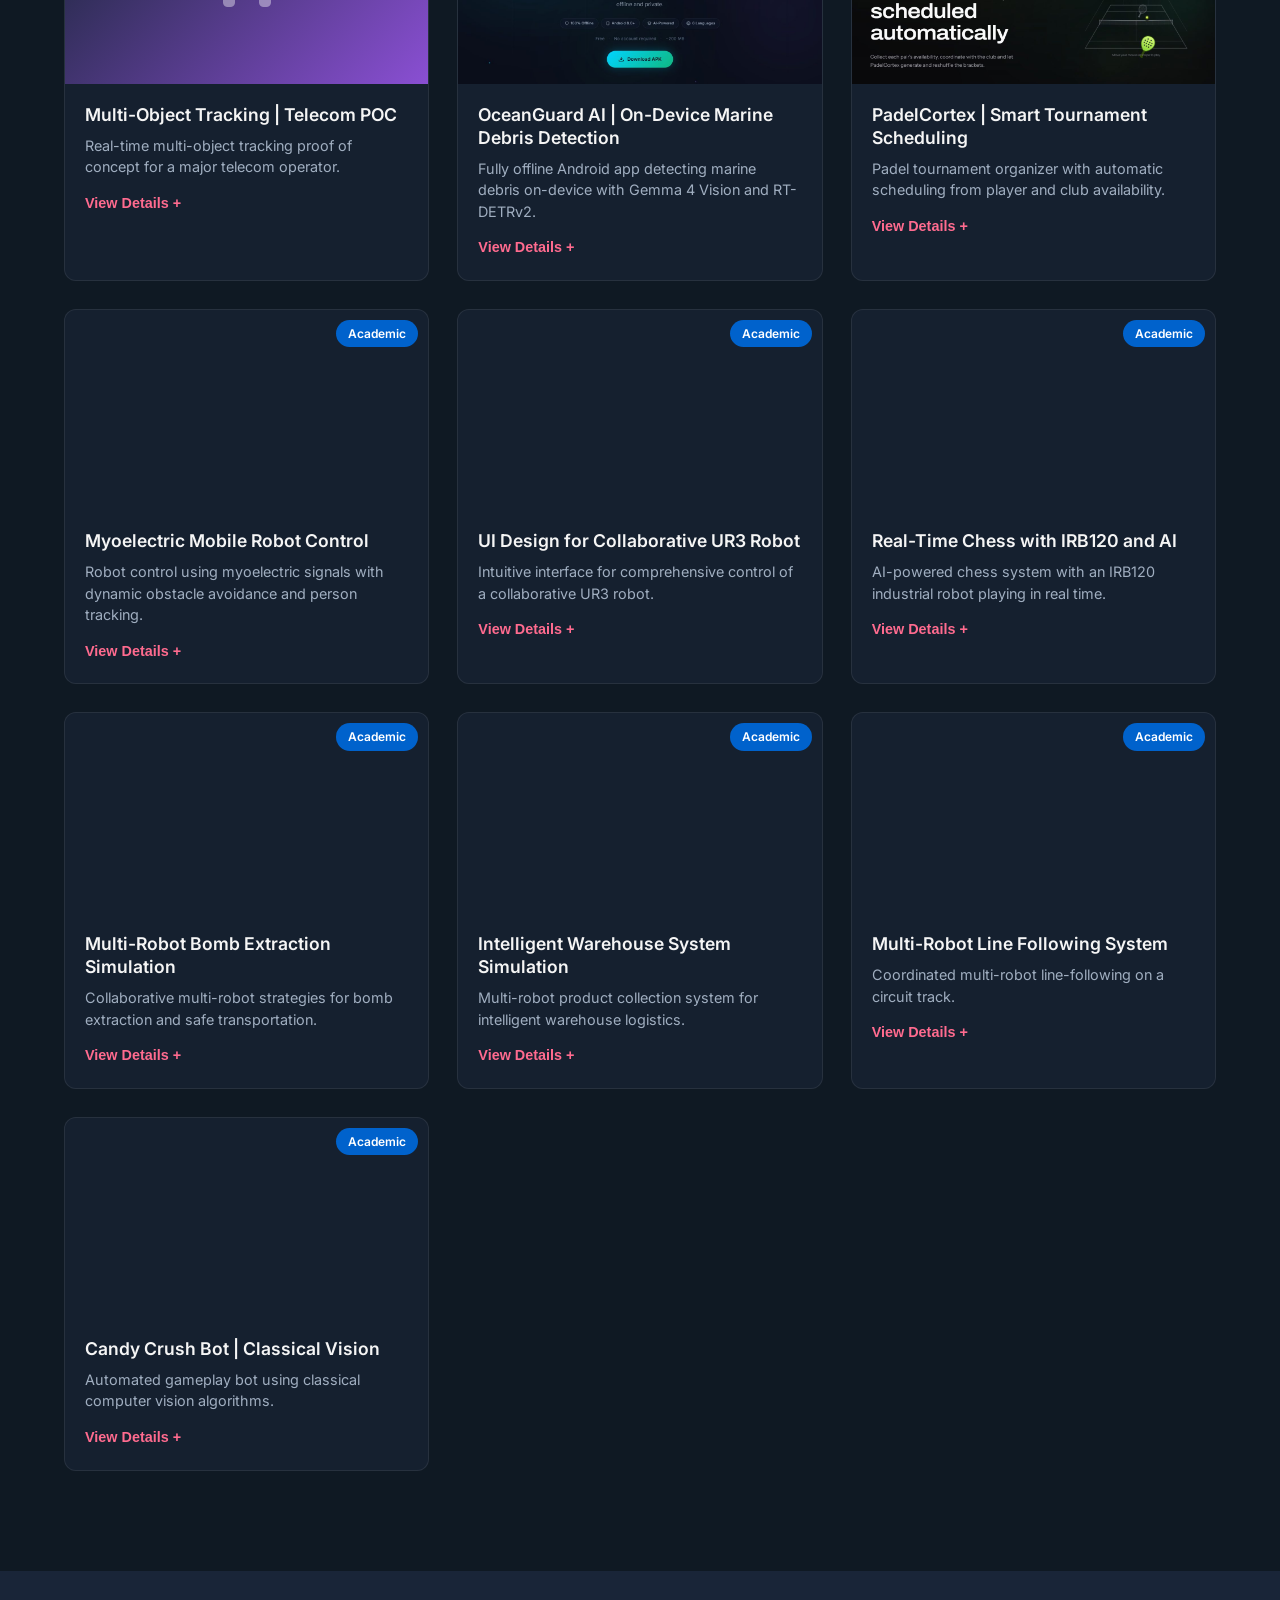
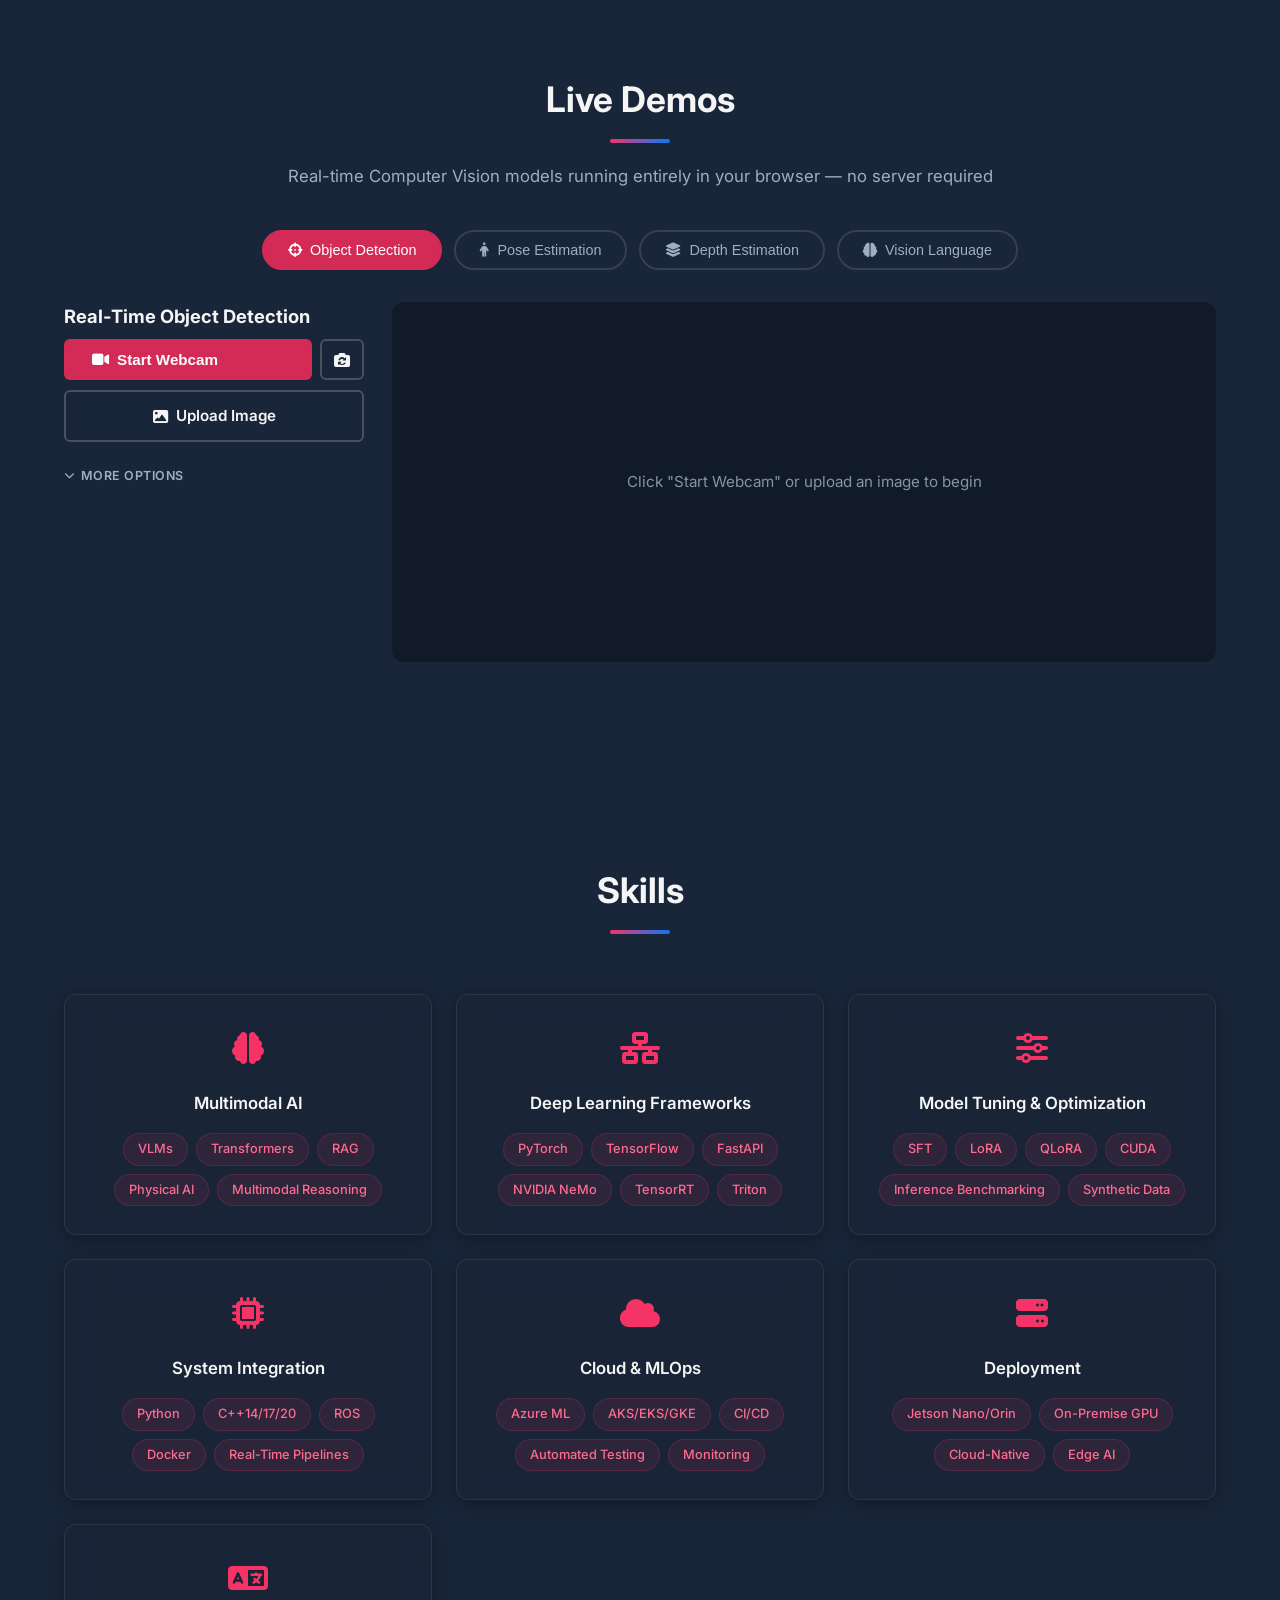
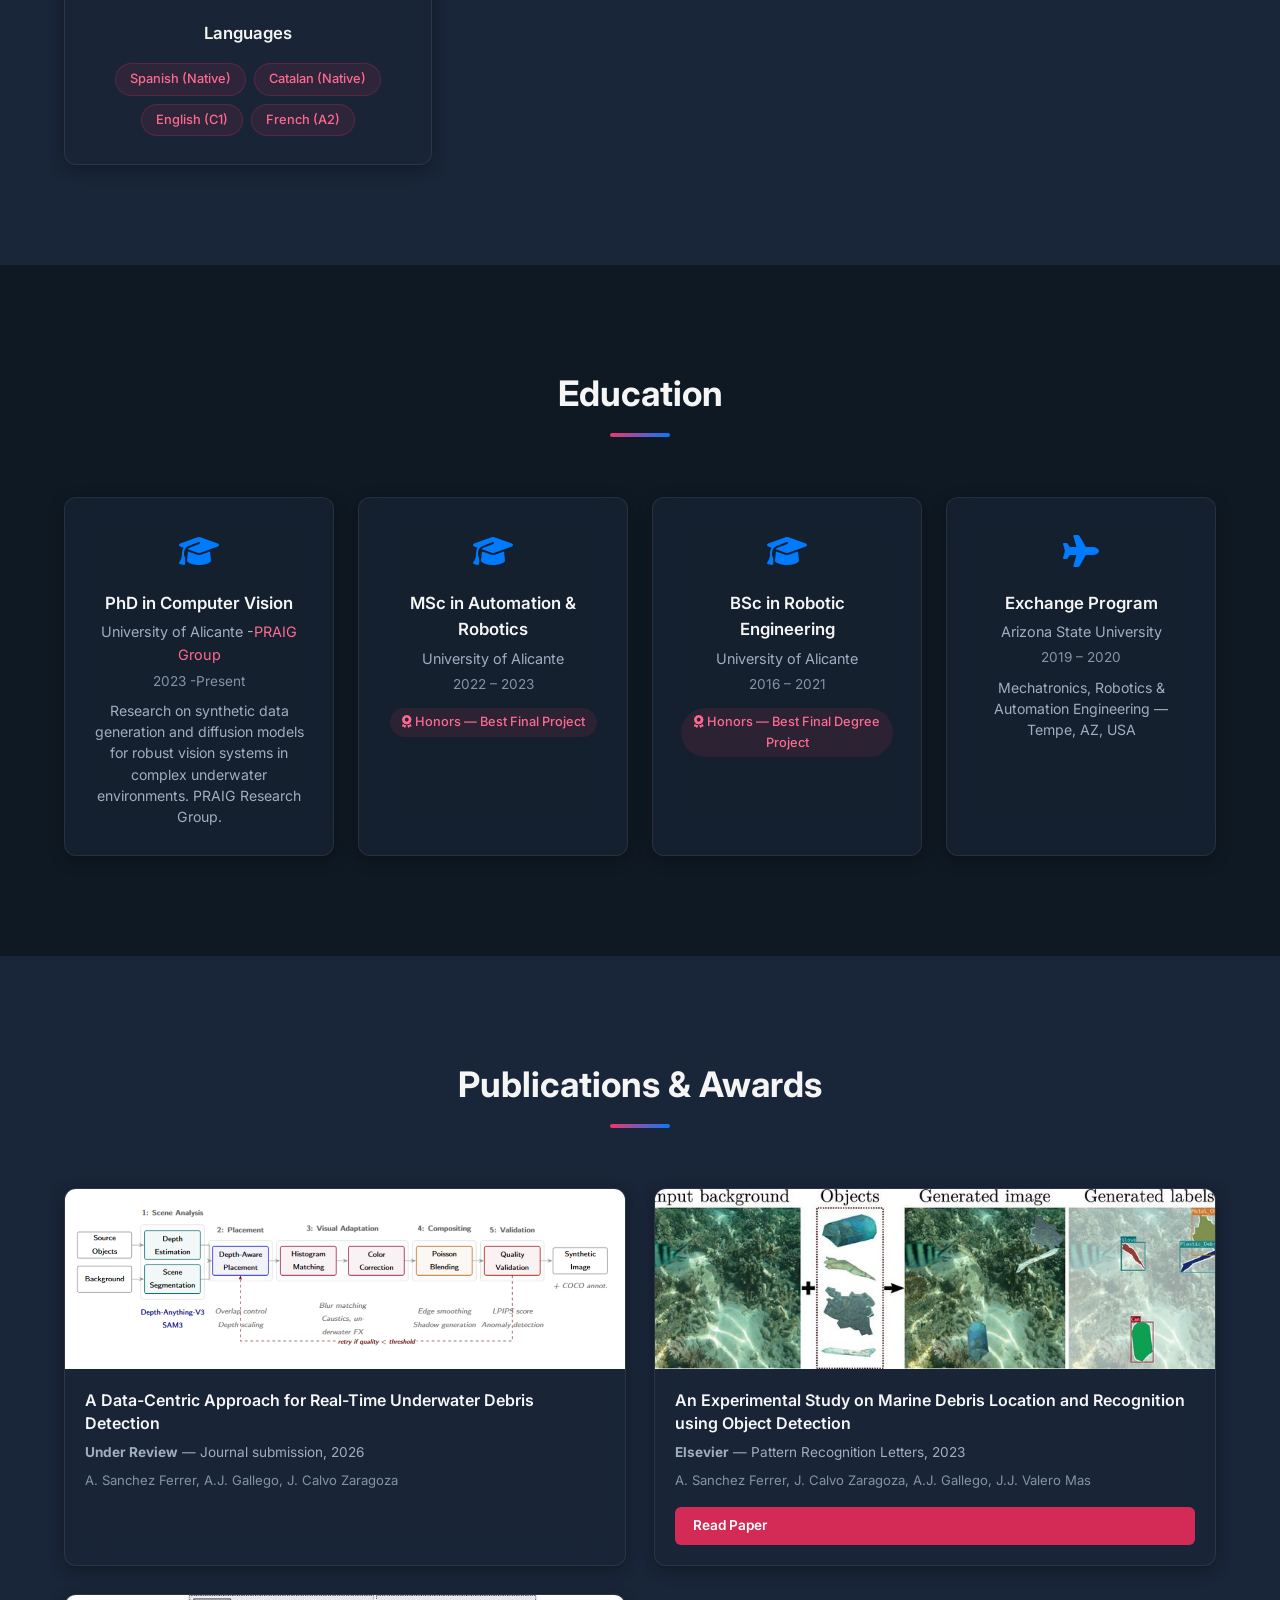
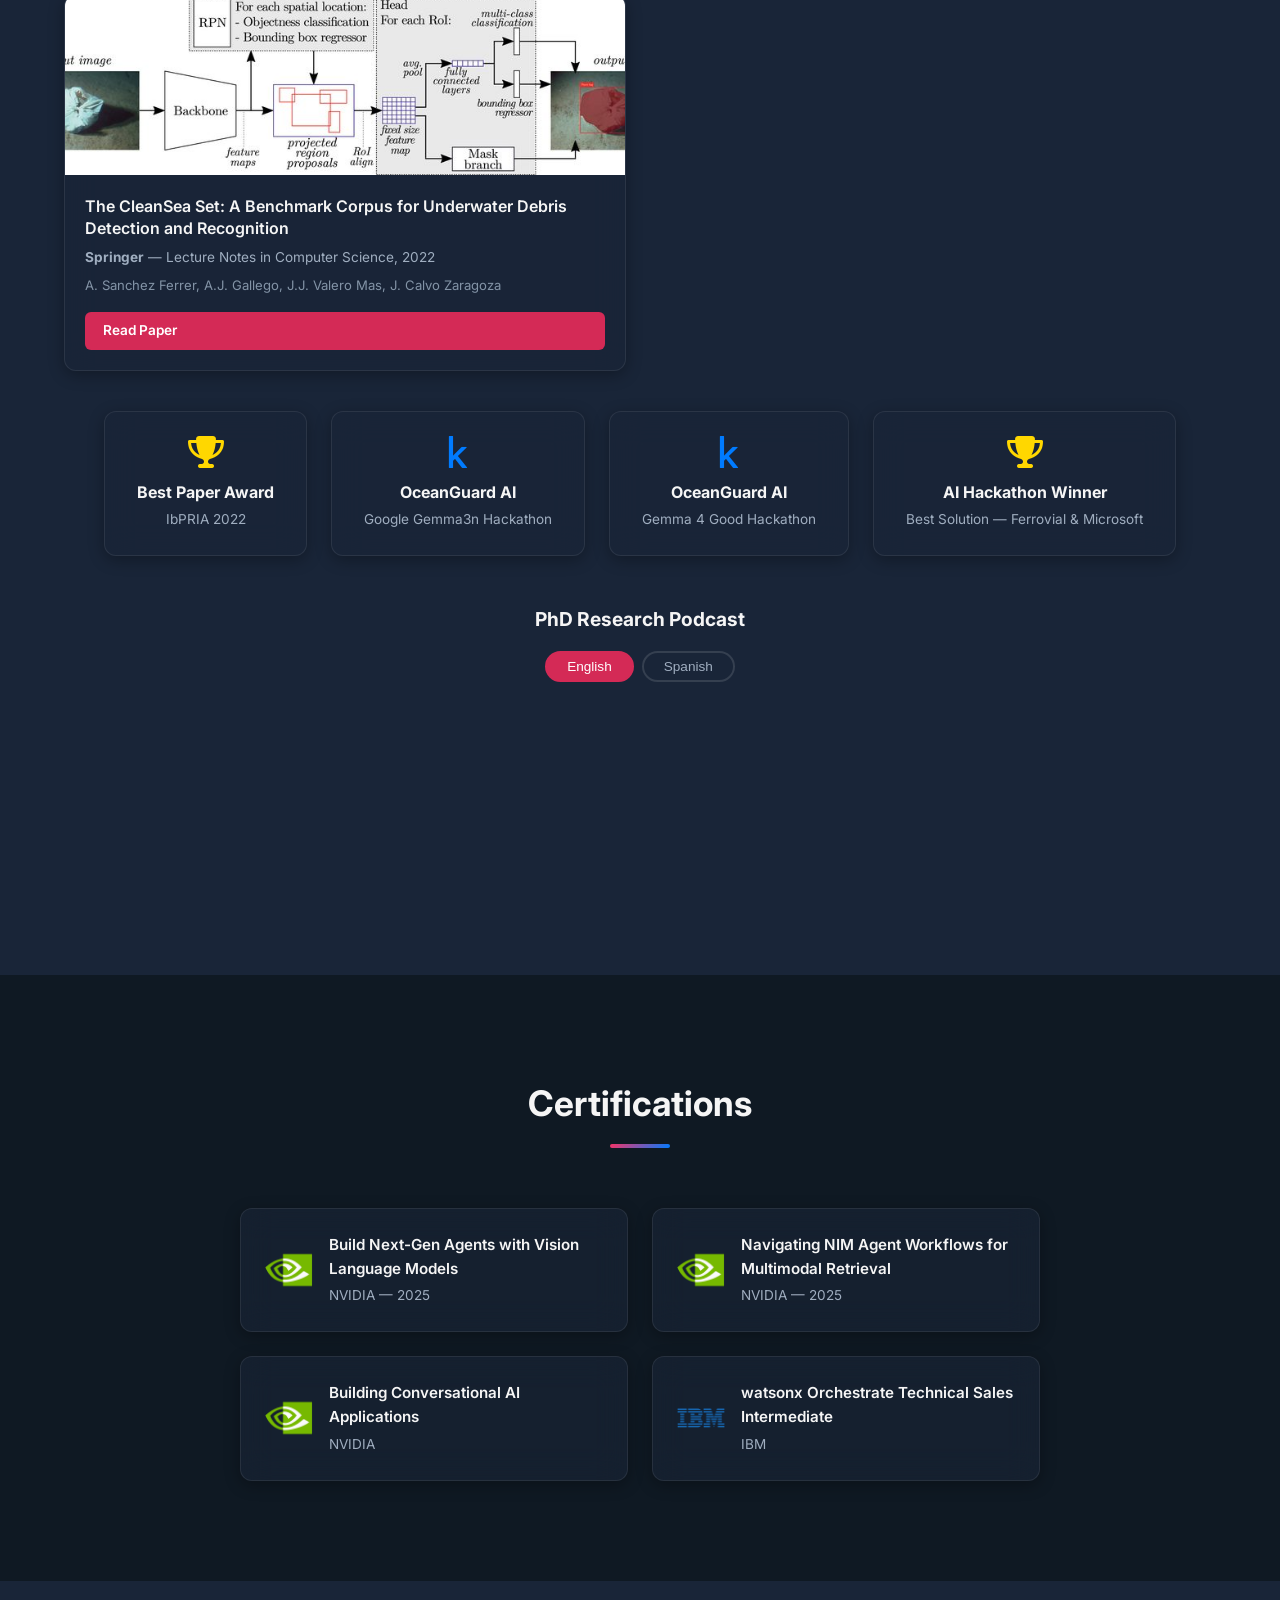
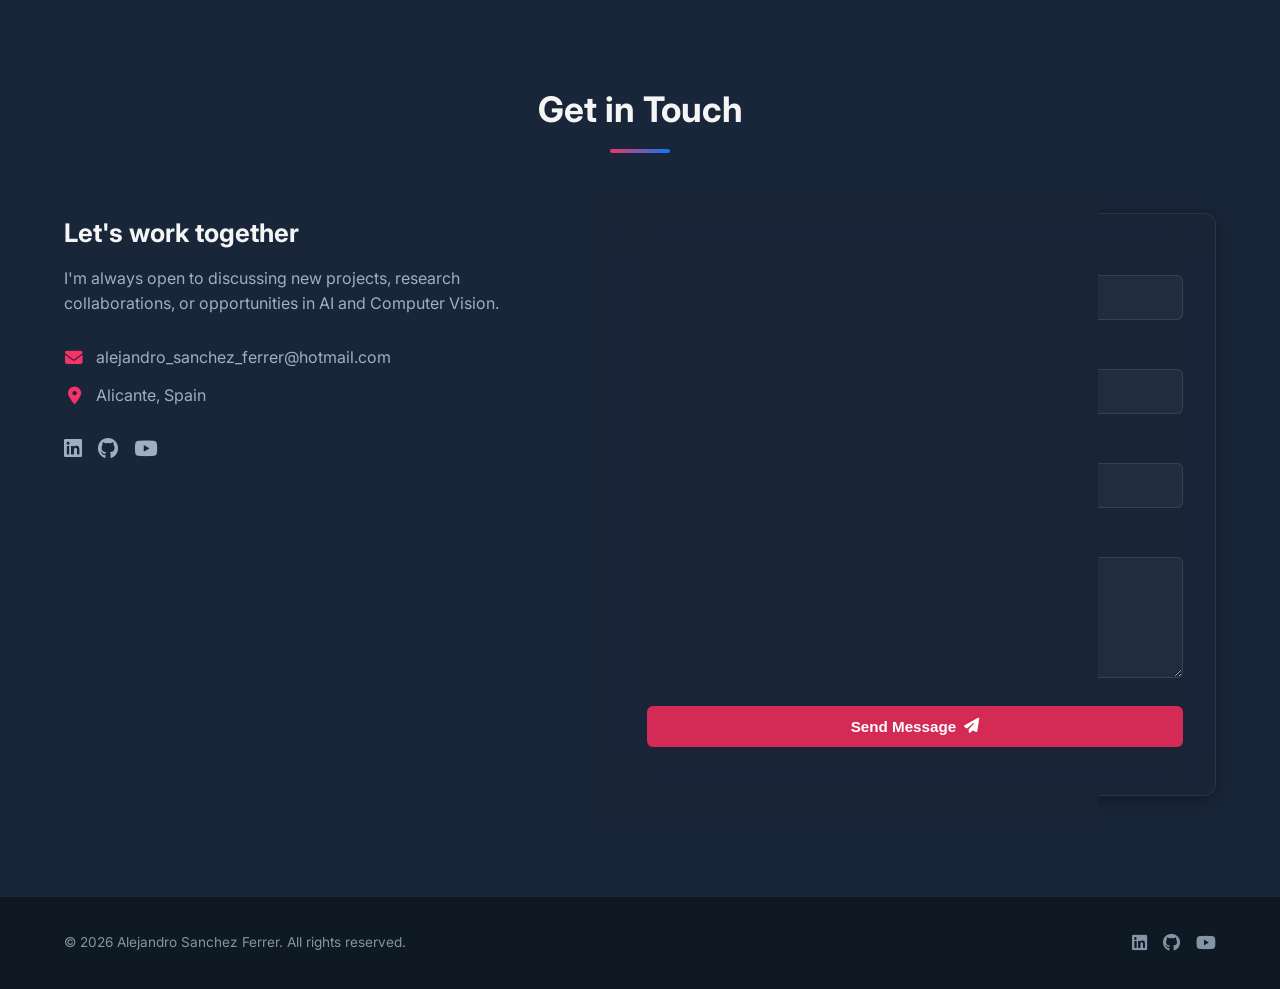
==== commit 2c840fe1: "[ADD] SEO infrastructure: robots, sitemap, 404, .nojekyll and social meta" ====
--- a/index.html
+++ b/index.html
@@ -7,16 +7,29 @@
   <meta name="description" content="Portfolio of Alejandro Sanchez Ferrer — Senior AI Solutions Architect, PhD Researcher in Computer Vision. 28+ production deployments across edge, cloud, and on-prem.">
   <meta name="keywords" content="Computer Vision, AI, Deep Learning, Robotics, Solutions Architect, NVIDIA, PyTorch, TensorRT">
   <meta name="author" content="Alejandro Sanchez Ferrer">
+  <link rel="canonical" href="https://asferrer.github.io/">
+  <meta name="theme-color" content="#0f1923">
 
   <!-- Open Graph -->
   <meta property="og:title" content="Alejandro Sanchez Ferrer | Senior AI Solutions Architect">
   <meta property="og:description" content="Senior AI Solutions Architect & PhD Researcher. 28+ production CV deployments across edge, cloud, and on-prem.">
   <meta property="og:type" content="website">
-  <meta property="og:url" content="https://asferrer.github.io">
-  <meta property="og:image" content="https://asferrer.github.io/assets/profile_photo.jpg">
+  <meta property="og:url" content="https://asferrer.github.io/">
+  <meta property="og:image" content="https://asferrer.github.io/assets/og_image.jpg">
+  <meta property="og:image:width" content="1200">
+  <meta property="og:image:height" content="630">
+  <meta property="og:locale" content="en_US">
+  <meta property="og:locale:alternate" content="es_ES">
+
+  <!-- Twitter Card -->
+  <meta name="twitter:card" content="summary_large_image">
+  <meta name="twitter:title" content="Alejandro Sanchez Ferrer | Senior AI Solutions Architect">
+  <meta name="twitter:description" content="Senior AI Solutions Architect & PhD Researcher. 28+ production CV deployments across edge, cloud, and on-prem.">
+  <meta name="twitter:image" content="https://asferrer.github.io/assets/og_image.jpg">
 
   <!-- Favicon -->
   <link rel="icon" href="assets/logo.ico" type="image/x-icon">
+  <link rel="apple-touch-icon" sizes="180x180" href="assets/apple-touch-icon.png">
 
   <!-- Google Fonts -->
   <link rel="preconnect" href="https://fonts.googleapis.com">
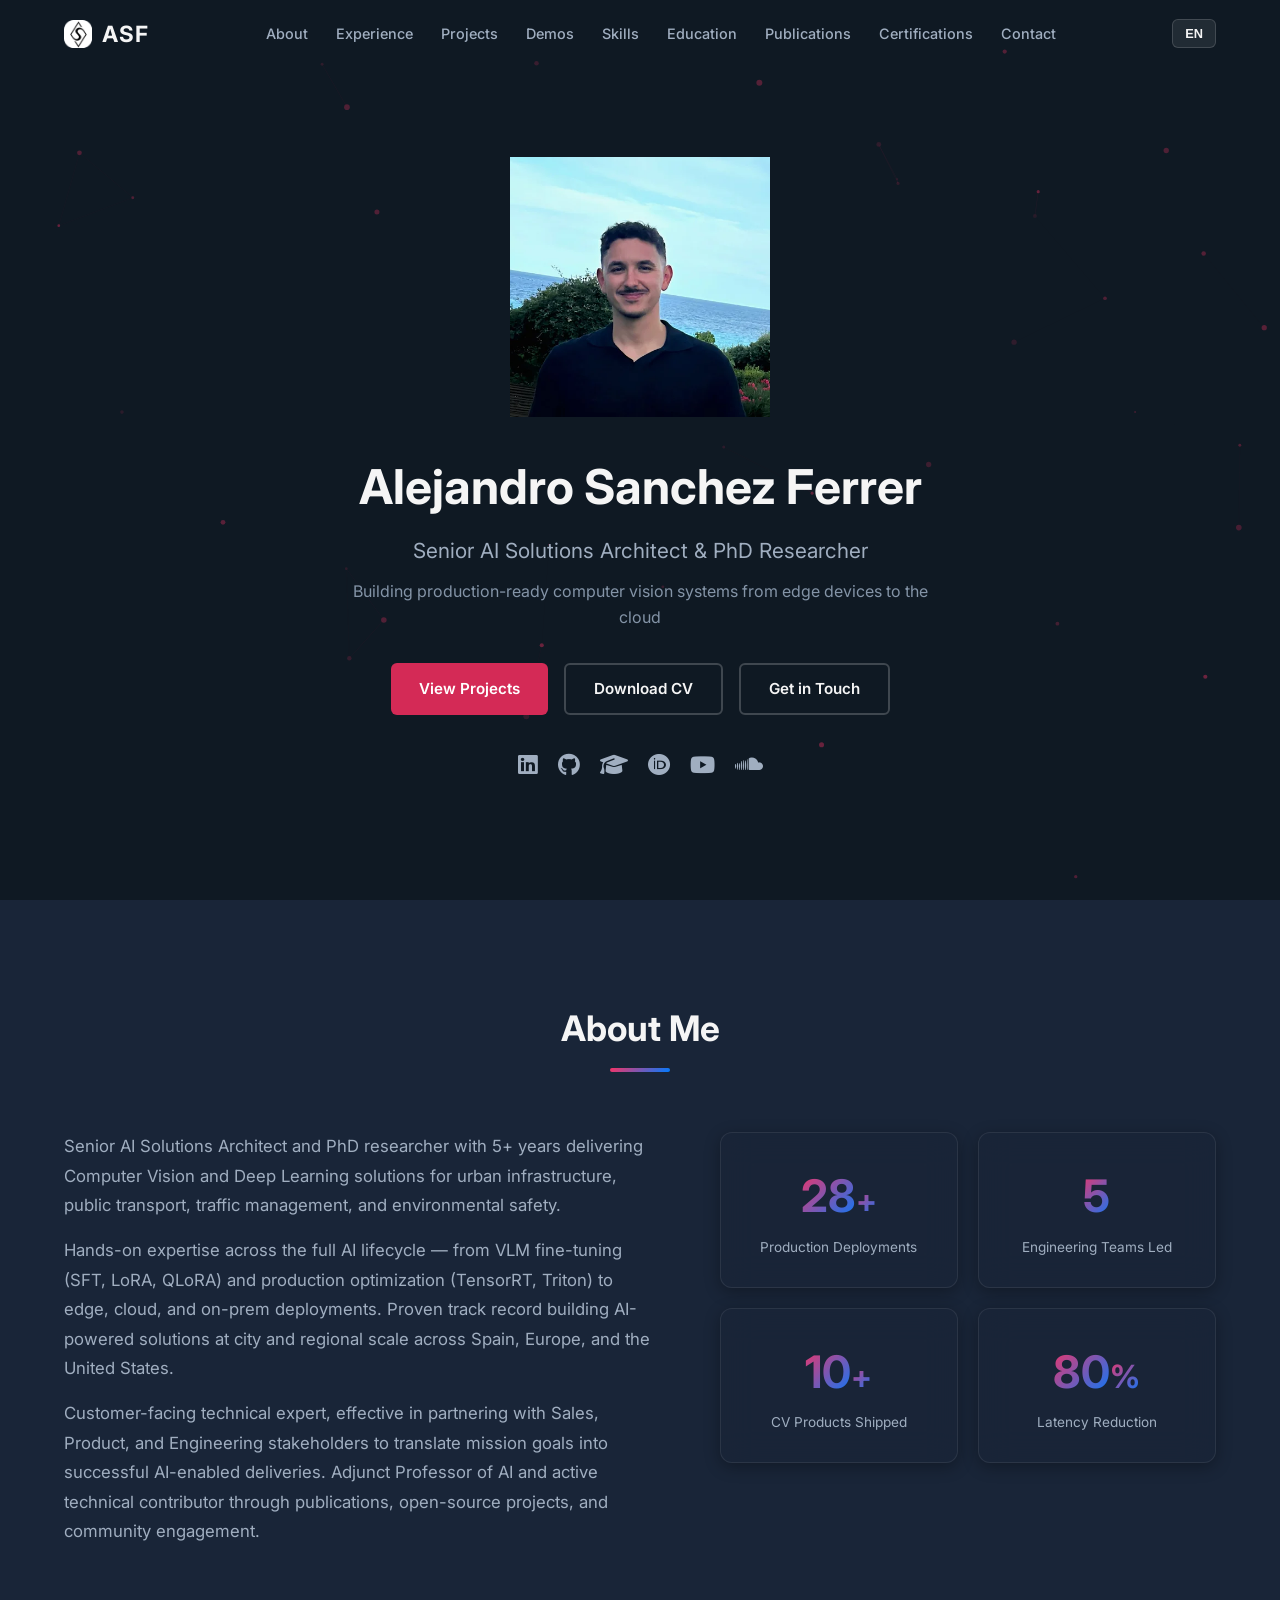
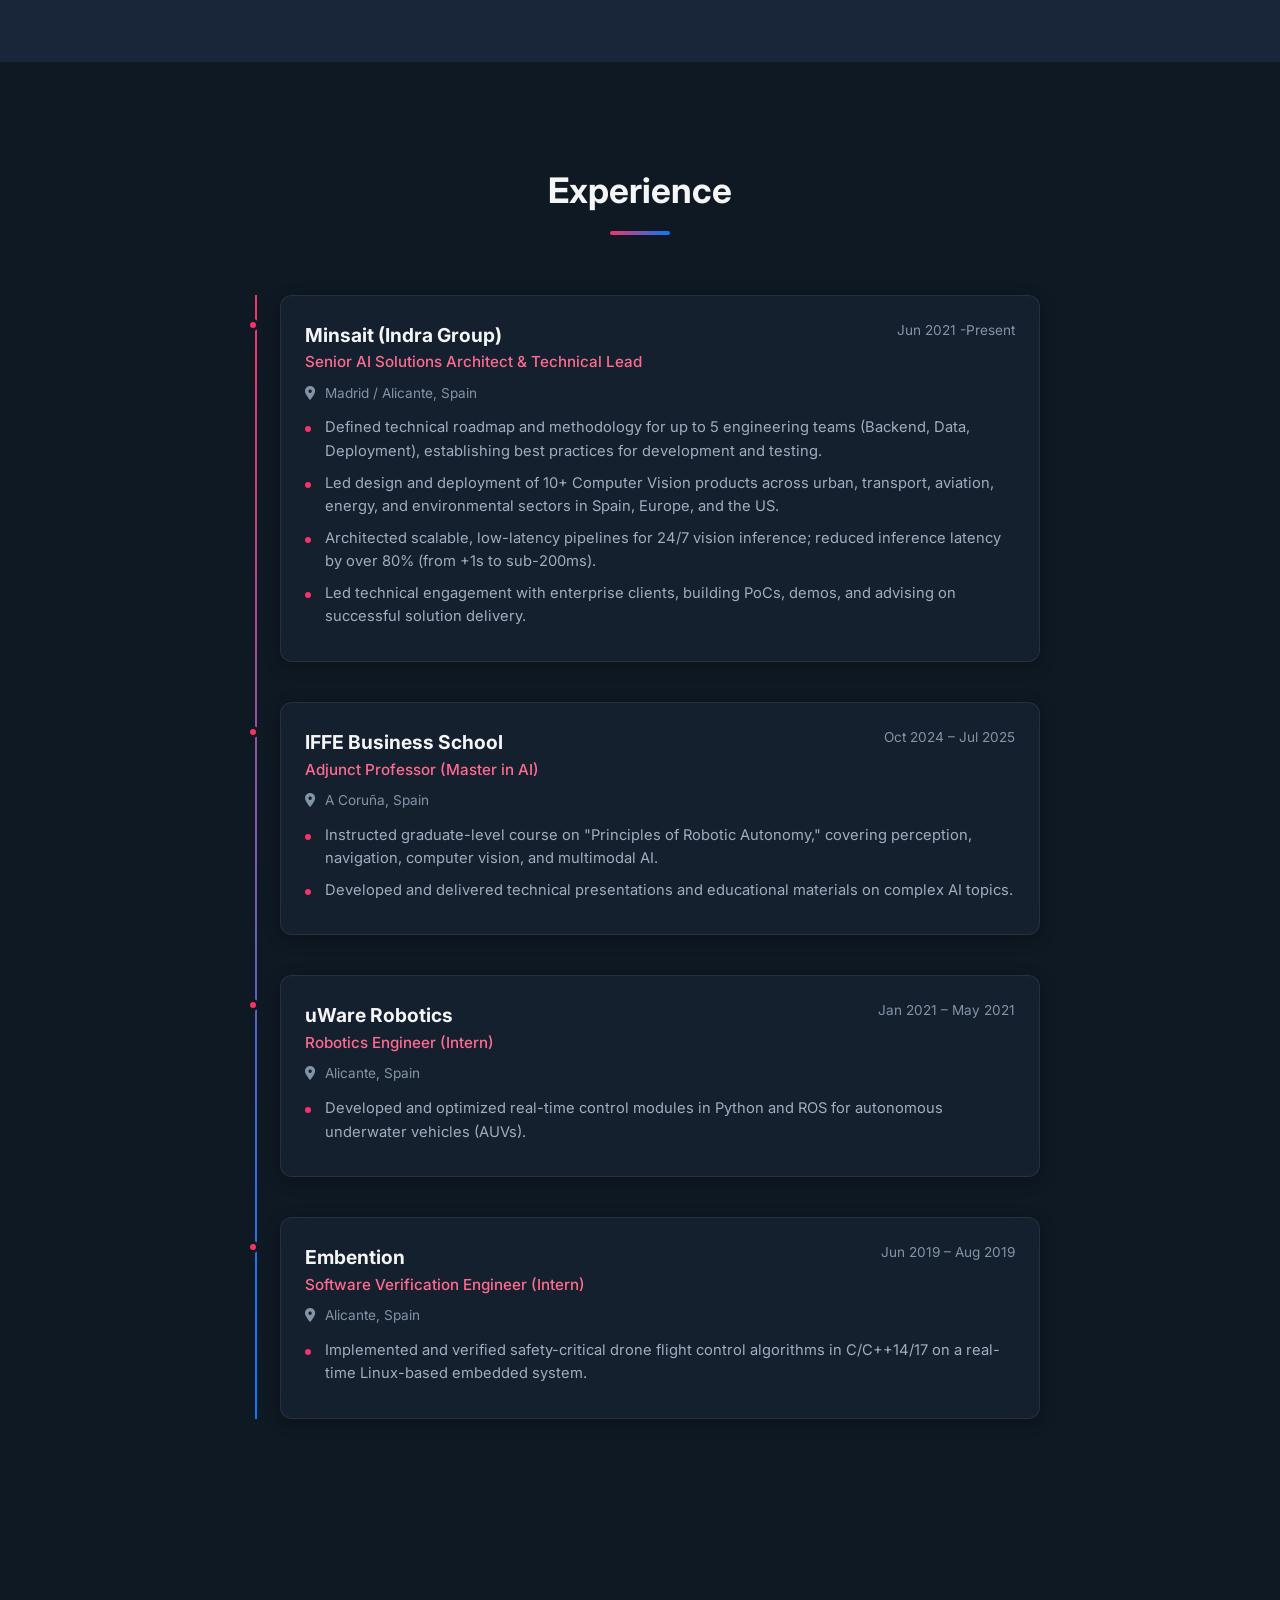
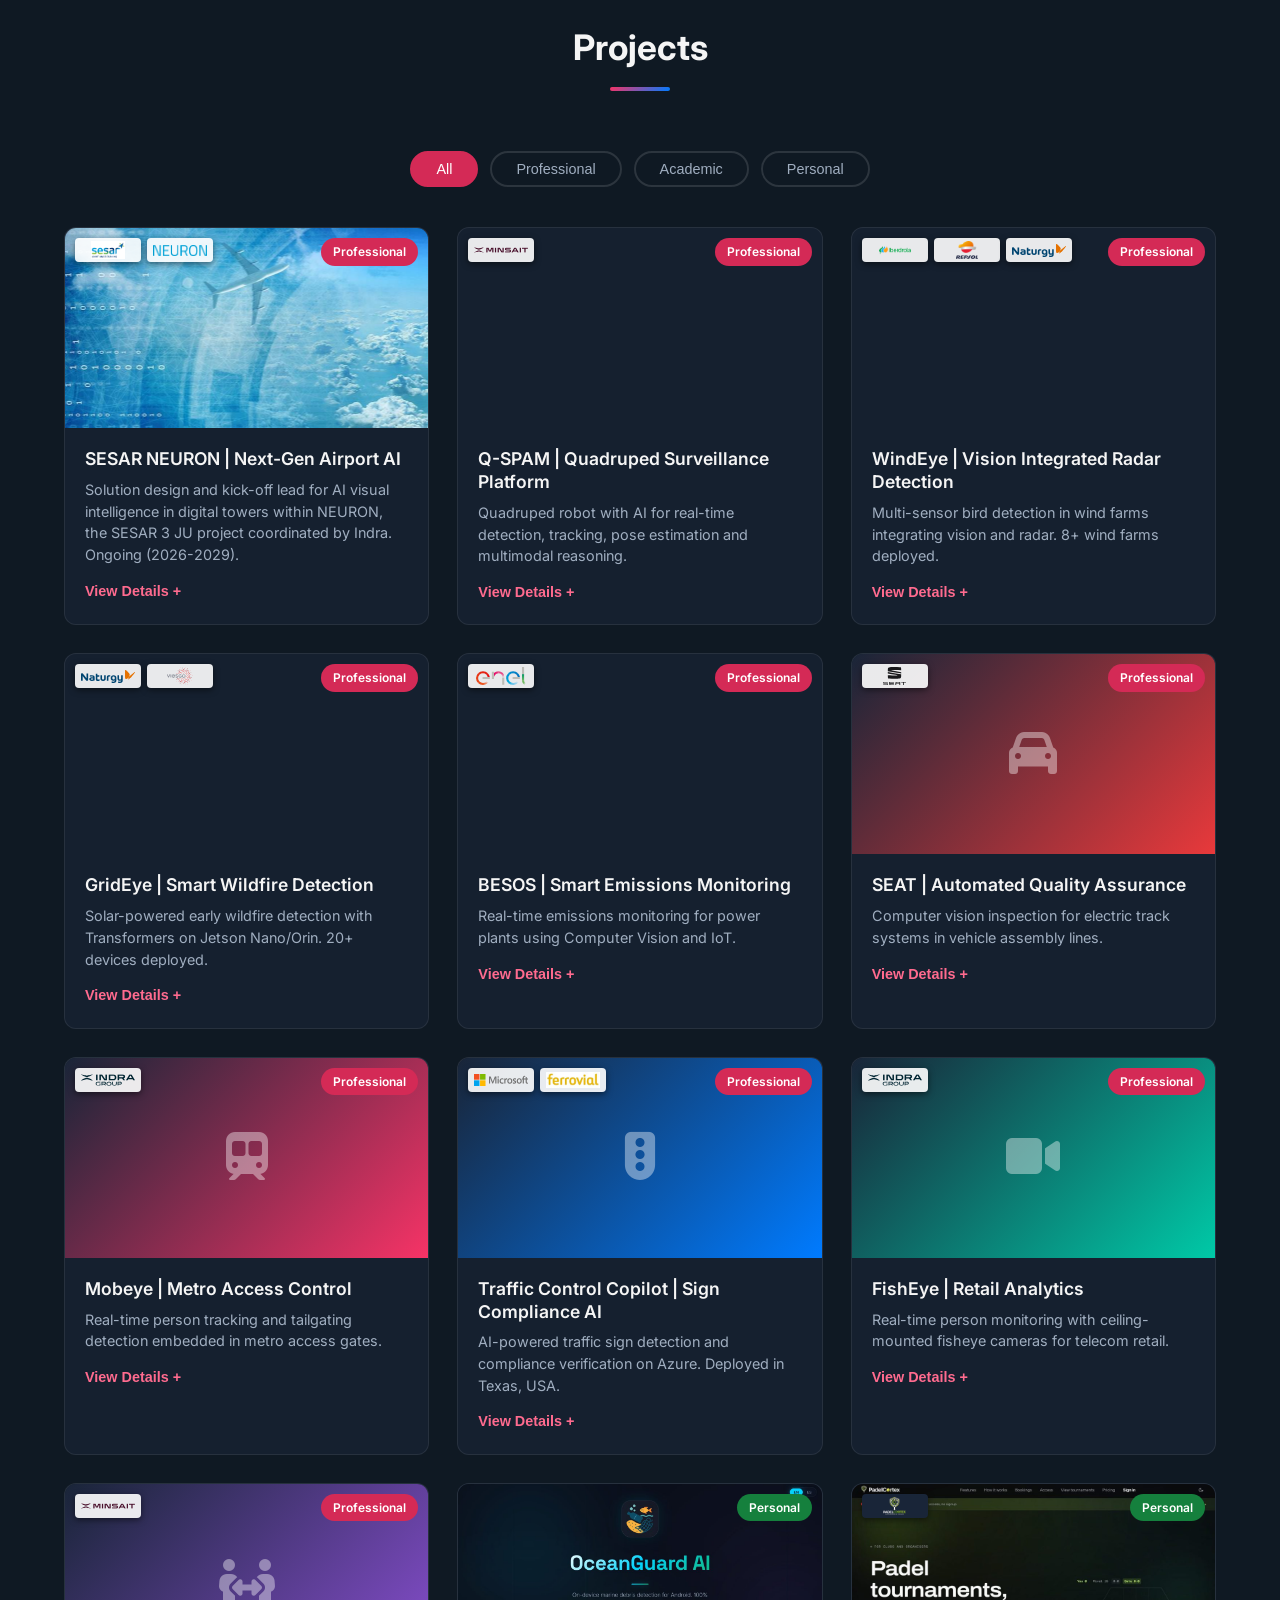
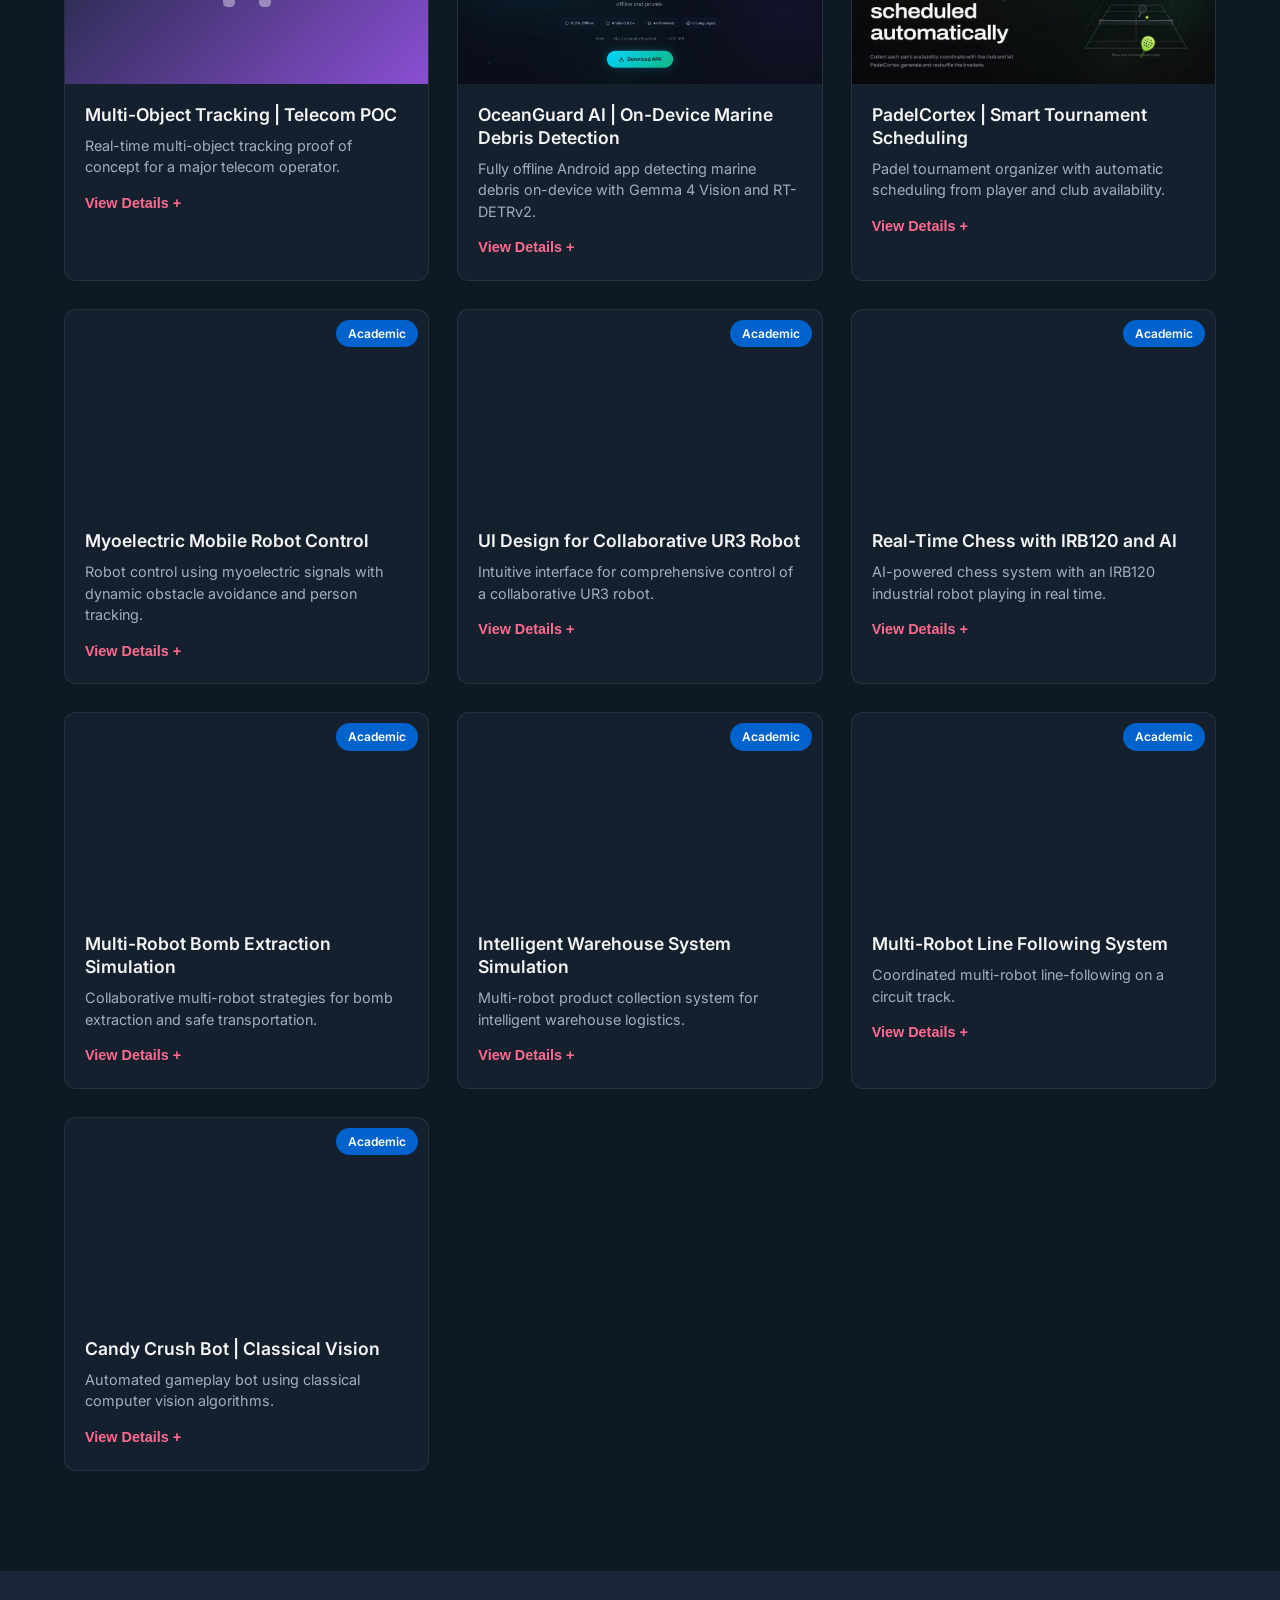
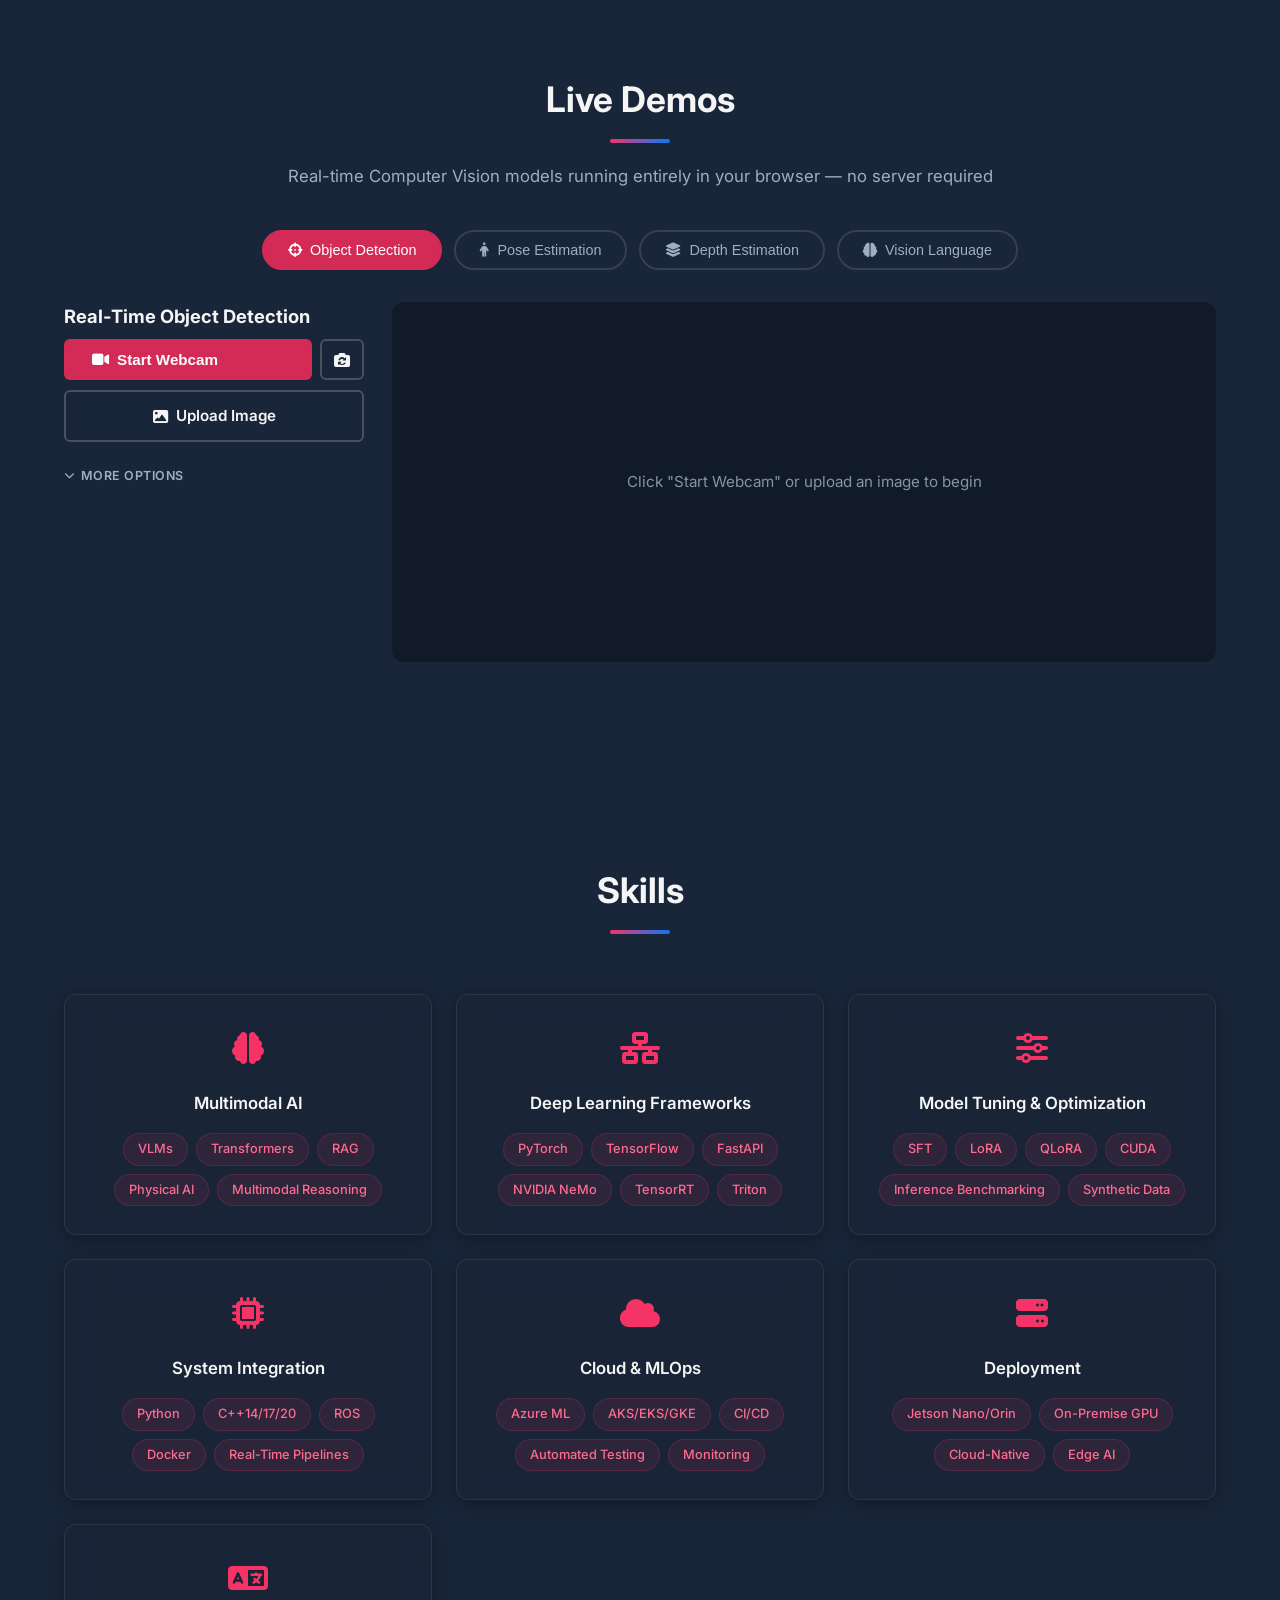
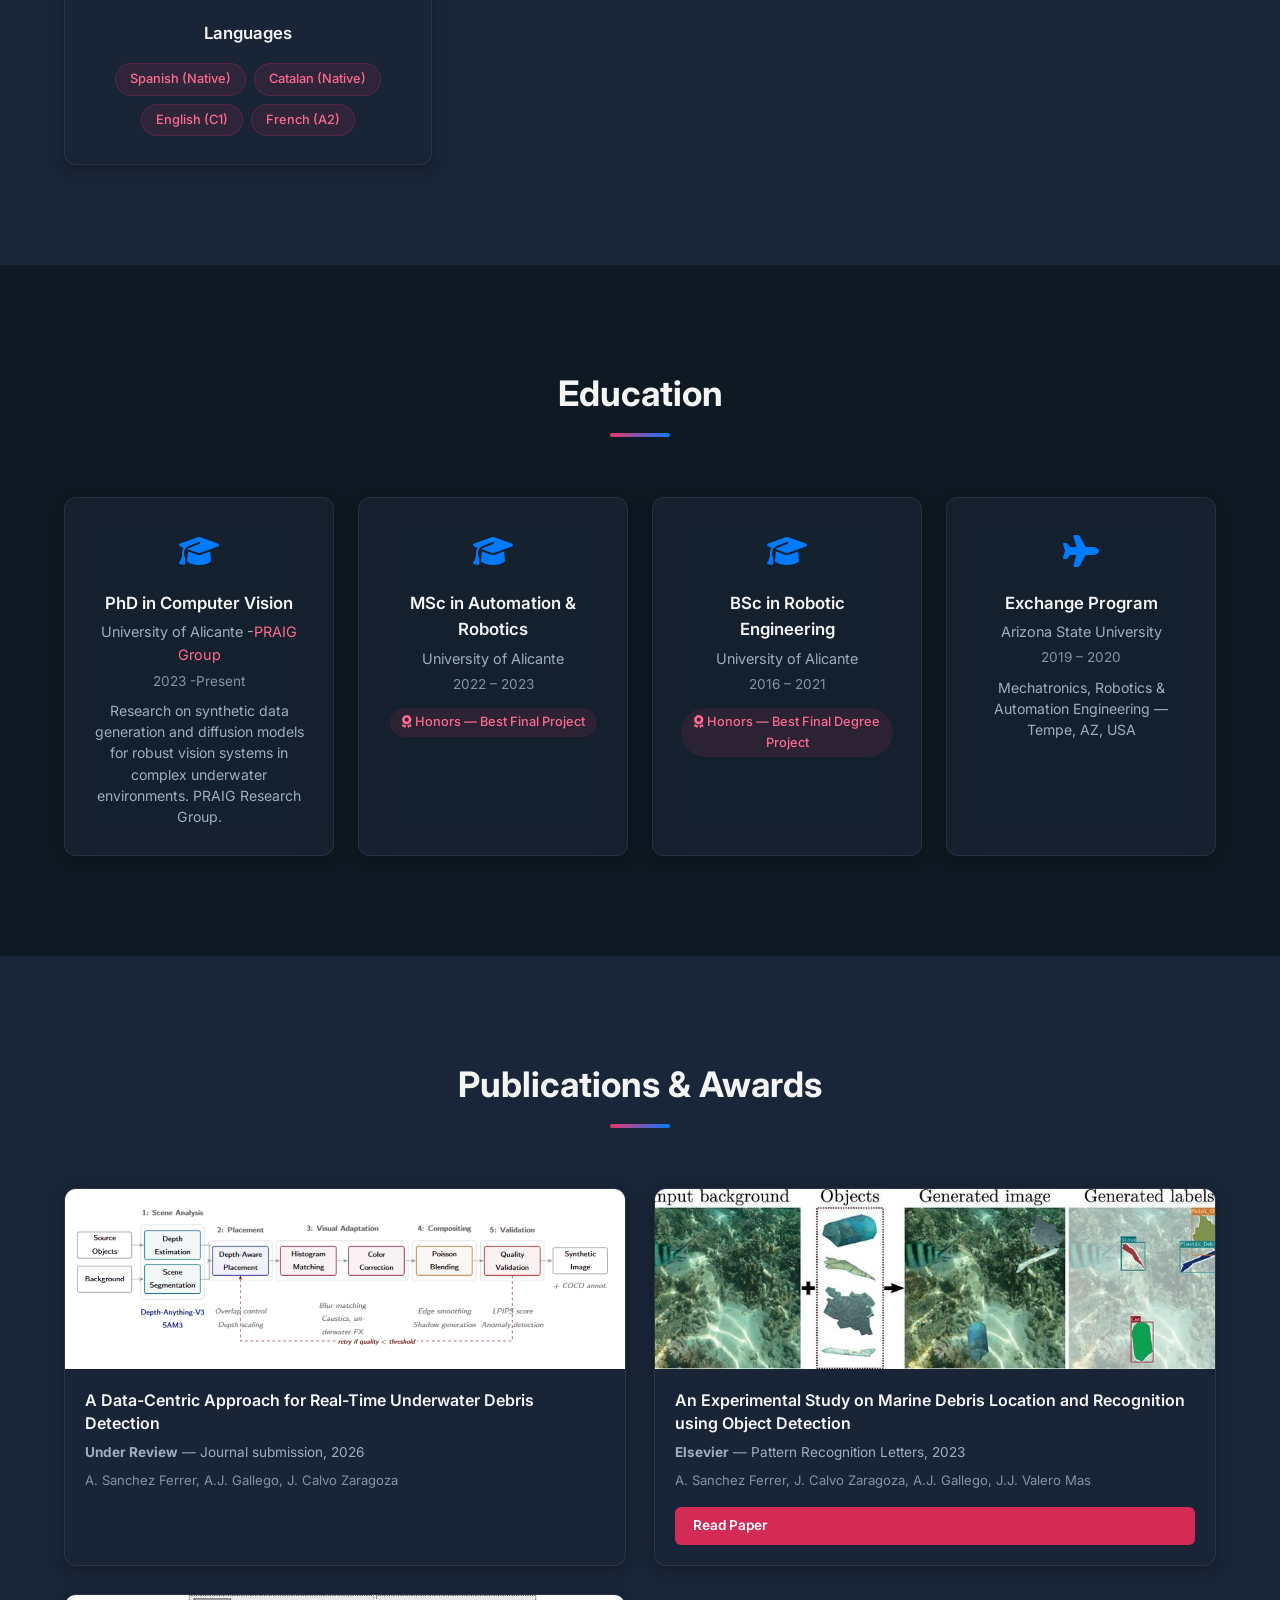
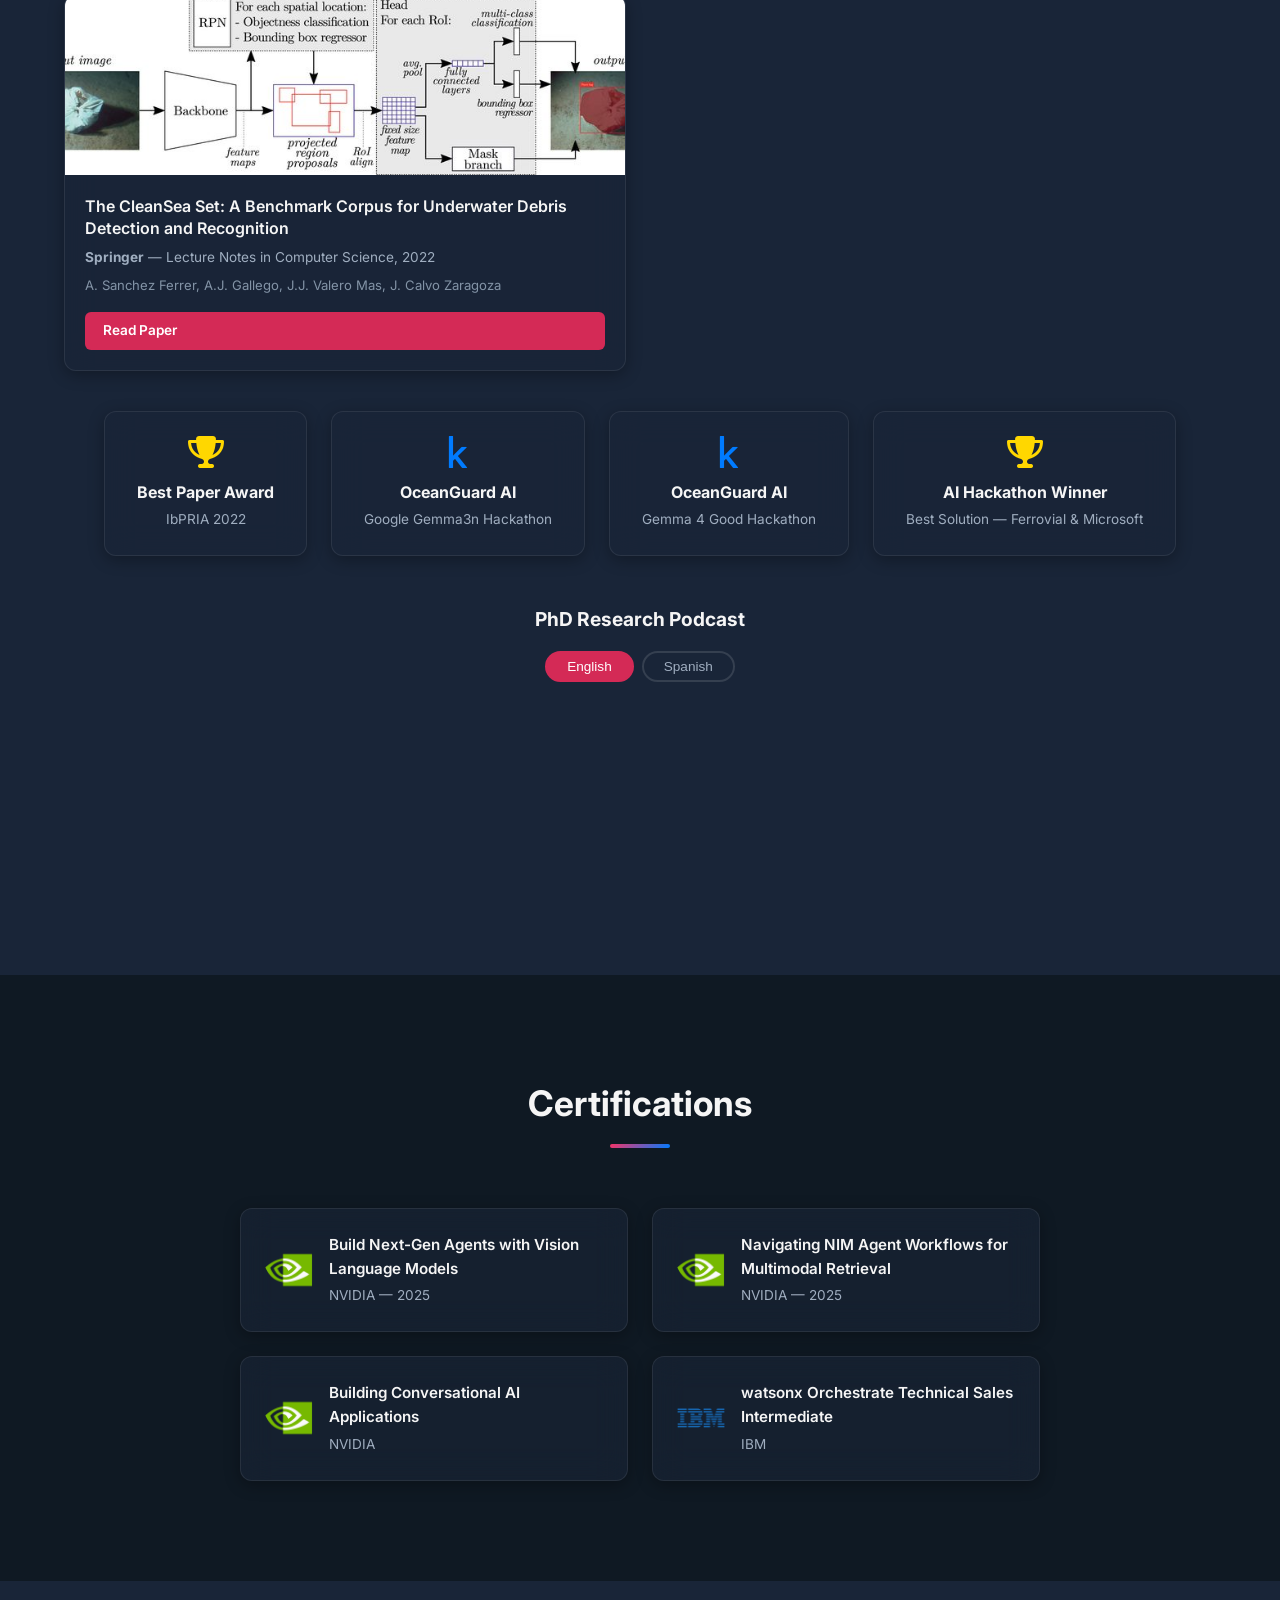
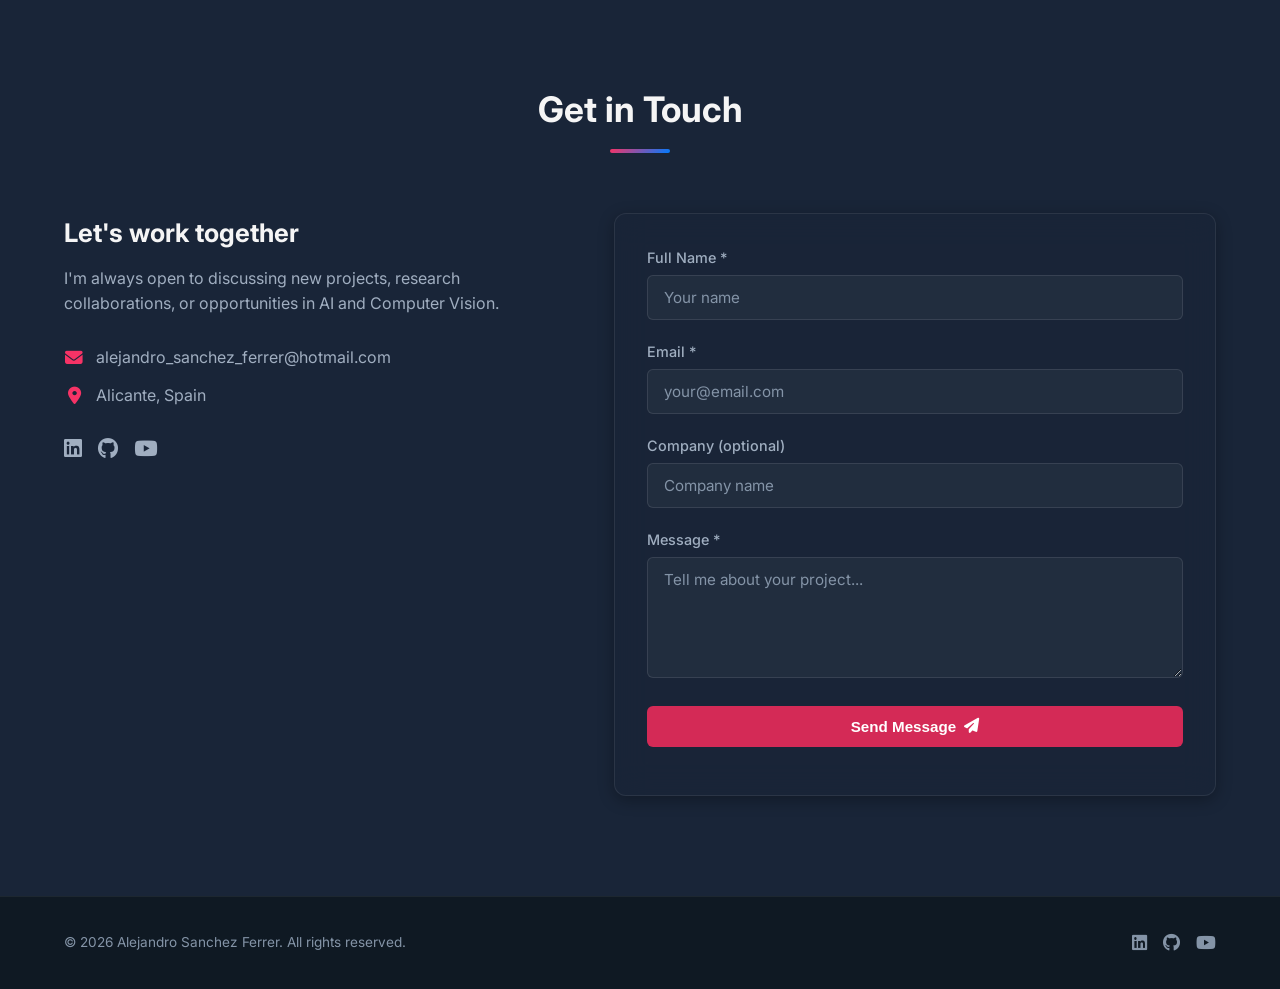
==== commit 1aa1ff85: "[FIX] Allow encrypted-media on podcast iframe to silence console violations" ====
--- a/index.html
+++ b/index.html
@@ -1037,7 +1037,7 @@
           <button class="podcast-lang-btn" data-podcast="es">Spanish</button>
         </div>
         <div class="podcast-player" id="podcastPlayer">
-          <iframe id="podcastIframe" width="100%" height="166" scrolling="no" frameborder="no" allow="autoplay"
+          <iframe id="podcastIframe" width="100%" height="166" scrolling="no" frameborder="no" allow="autoplay; encrypted-media"
             src="https://w.soundcloud.com/player/?url=https%3A//api.soundcloud.com/tracks/2036352016&color=%23f63366&auto_play=false&hide_related=true&show_comments=false&show_user=true&show_reposts=false&show_teaser=false&visual=true">
           </iframe>
         </div>
--- a/css/styles.css
+++ b/css/styles.css
@@ -1122,20 +1122,6 @@
   display: block;
 }
 
-.demo-streamlit-link {
-  text-align: center;
-  margin-top: 40px;
-  padding: 16px;
-  background: rgba(255, 255, 255, 0.03);
-  border-radius: var(--radius-md);
-  border: var(--glass-border);
-}
-.demo-streamlit-link p {
-  font-size: 0.9rem;
-  color: var(--text-secondary);
-}
-.demo-streamlit-link a { font-weight: 600; }
-
 /* ==============================
    SKILLS
    ============================== */
@@ -1304,7 +1290,6 @@
   margin-bottom: 12px;
   display: block;
 }
-.award-card .fa-code { color: var(--accent-blue); }
 .award-card h4 { font-size: 1rem; margin-bottom: 4px; }
 .award-card p { font-size: 0.85rem; color: var(--text-secondary); }
 .award-card .award-link { display: block; color: inherit; text-decoration: none; }
